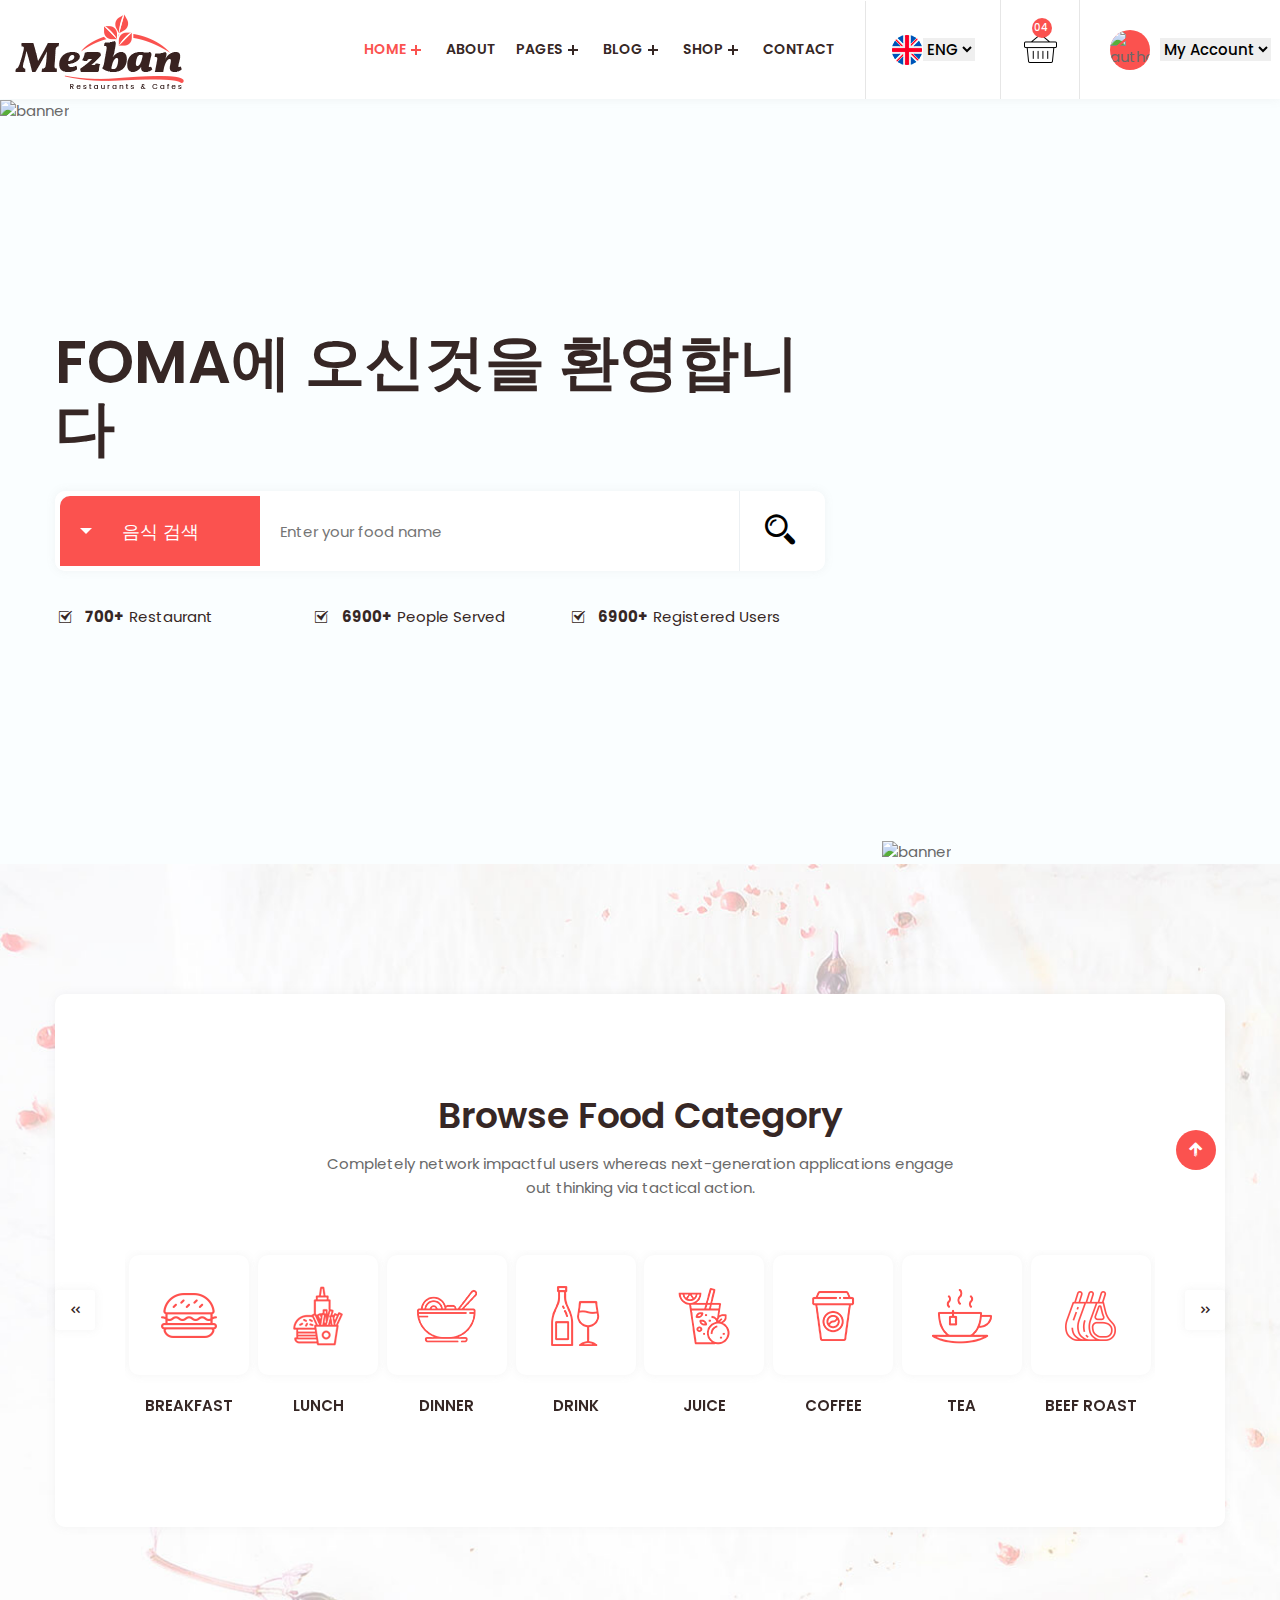
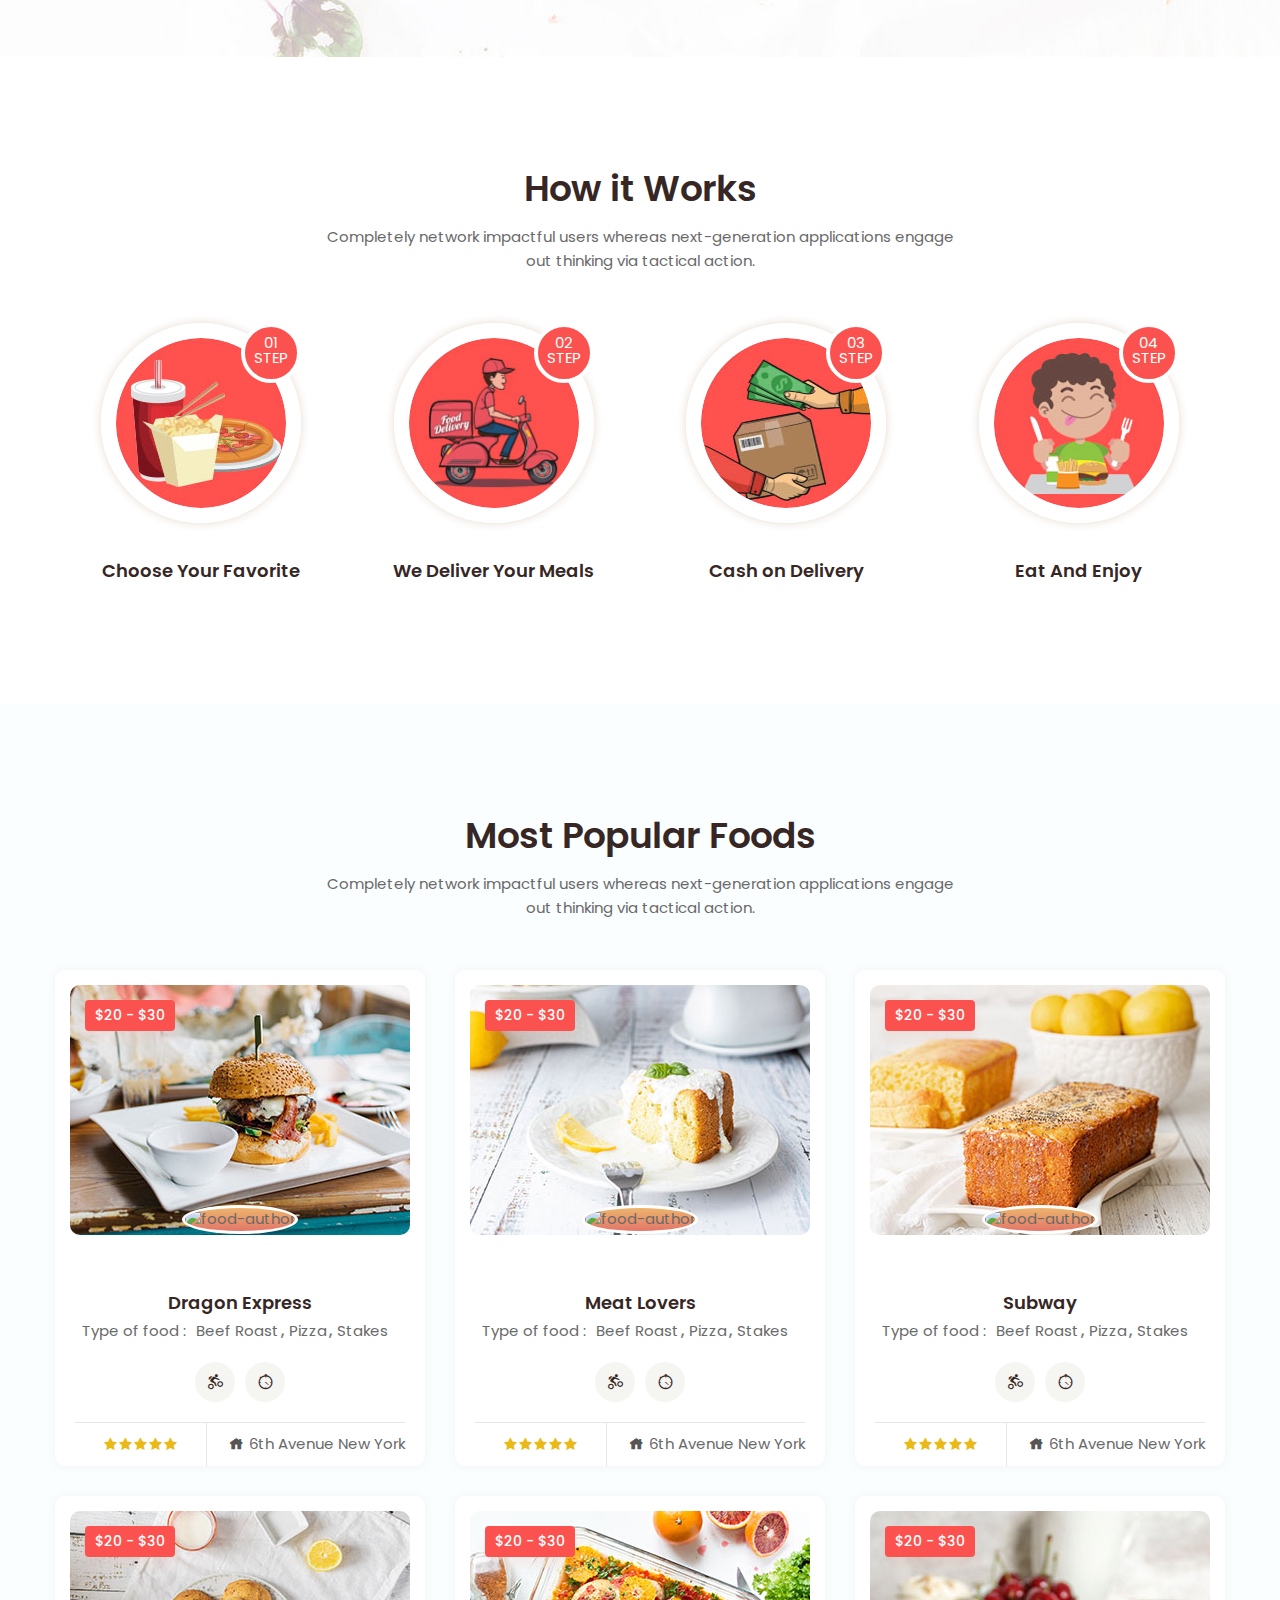
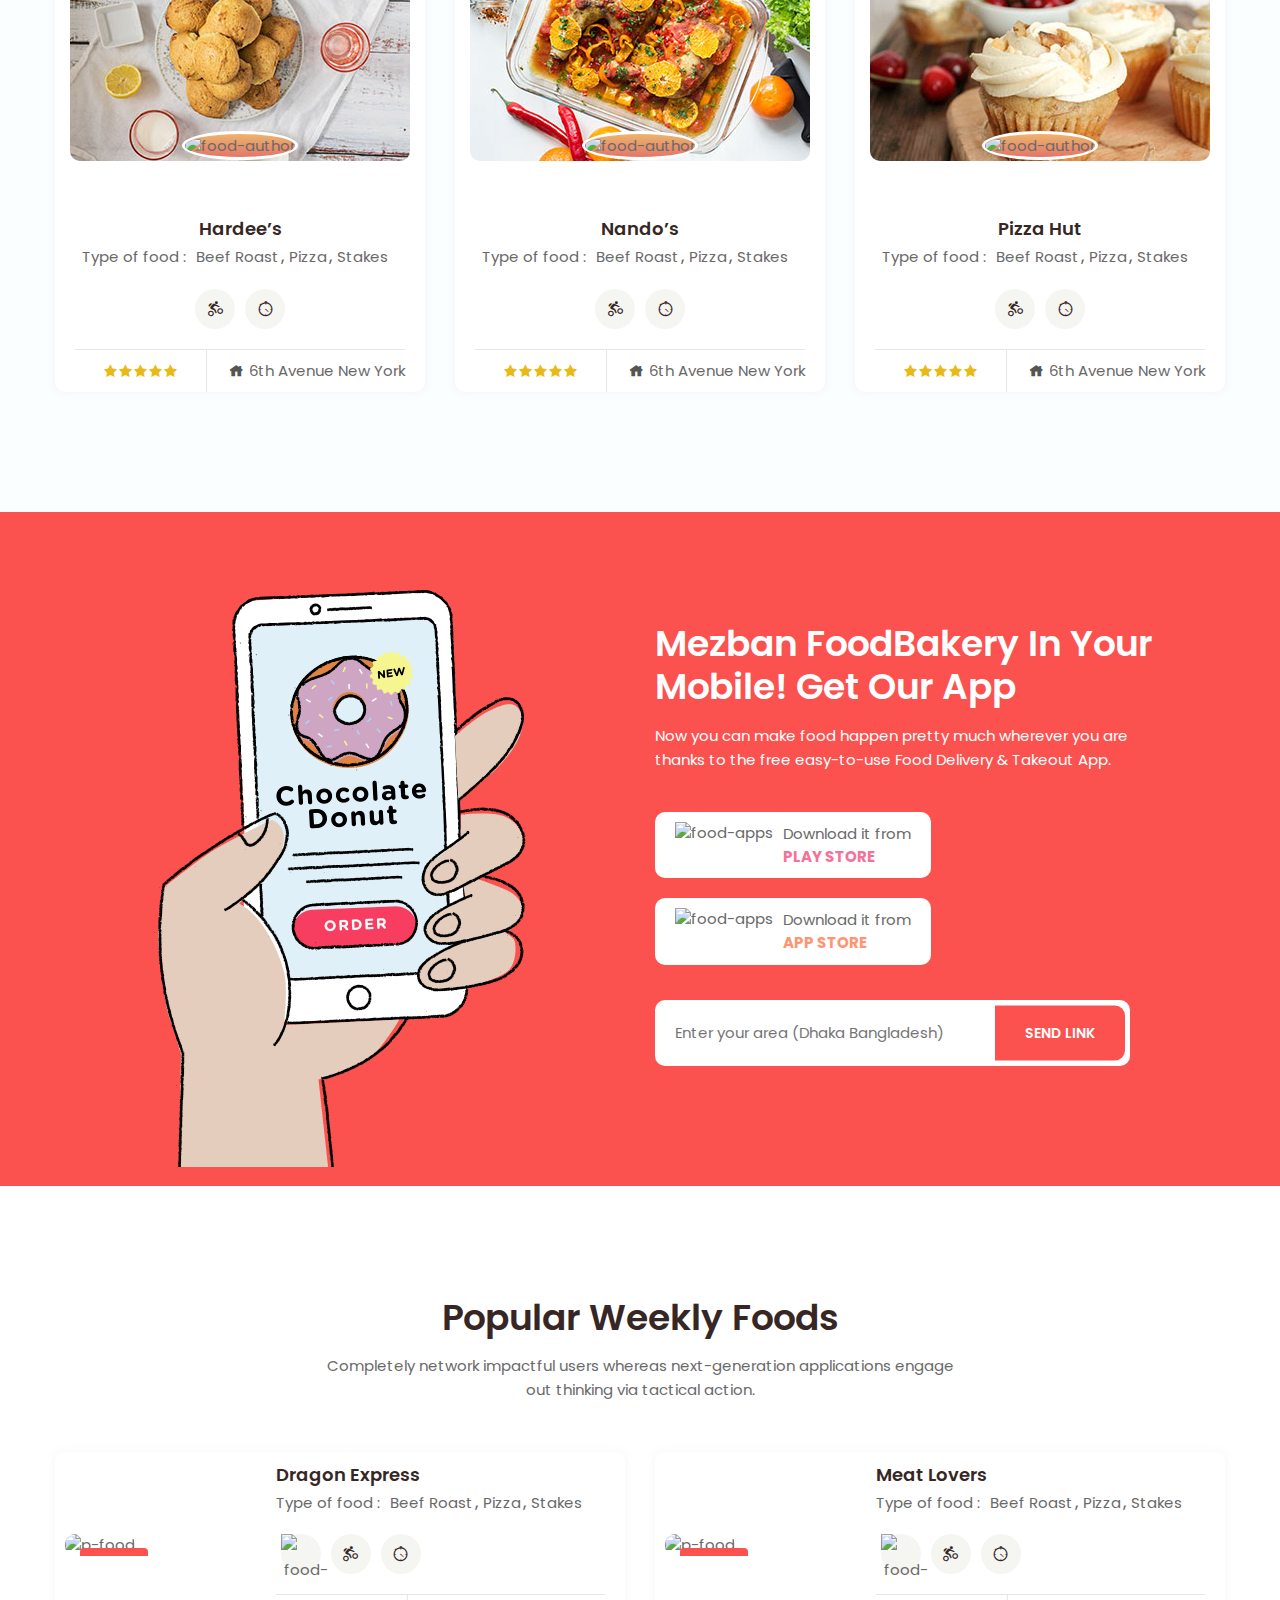
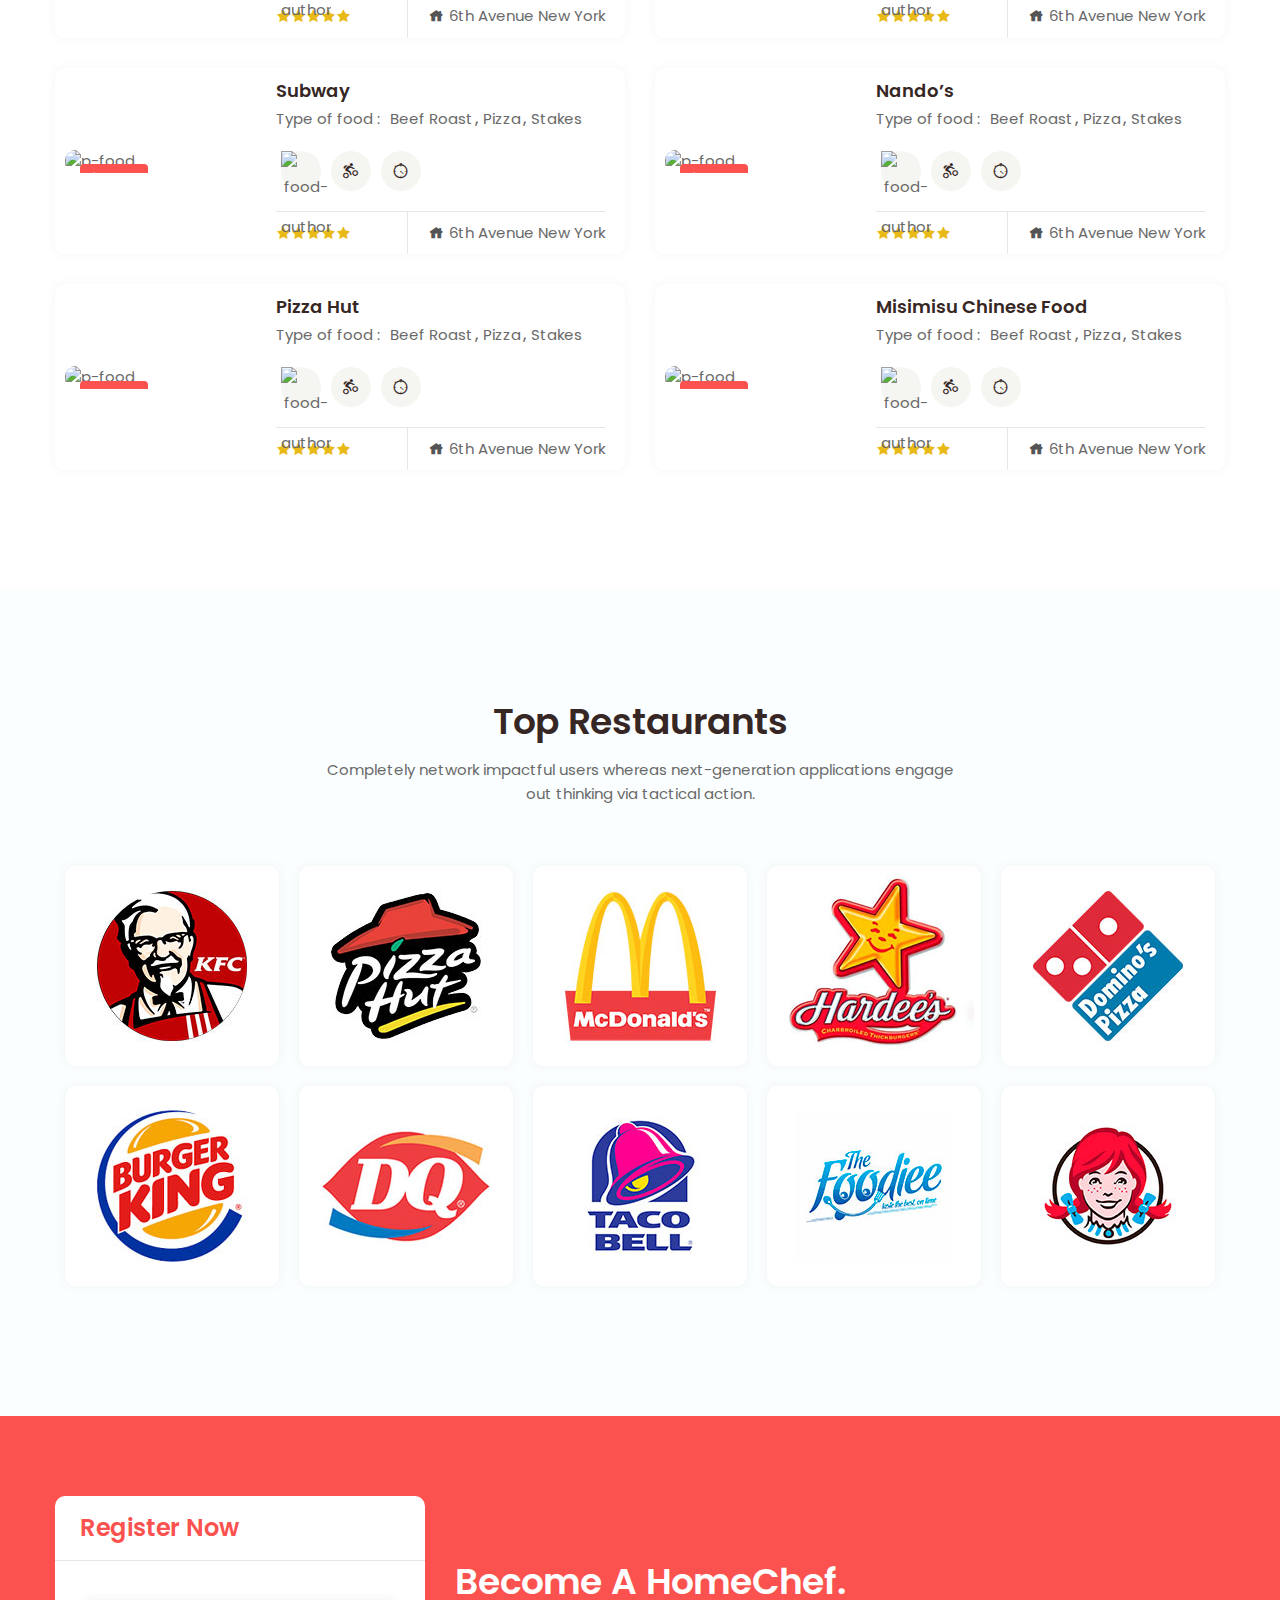
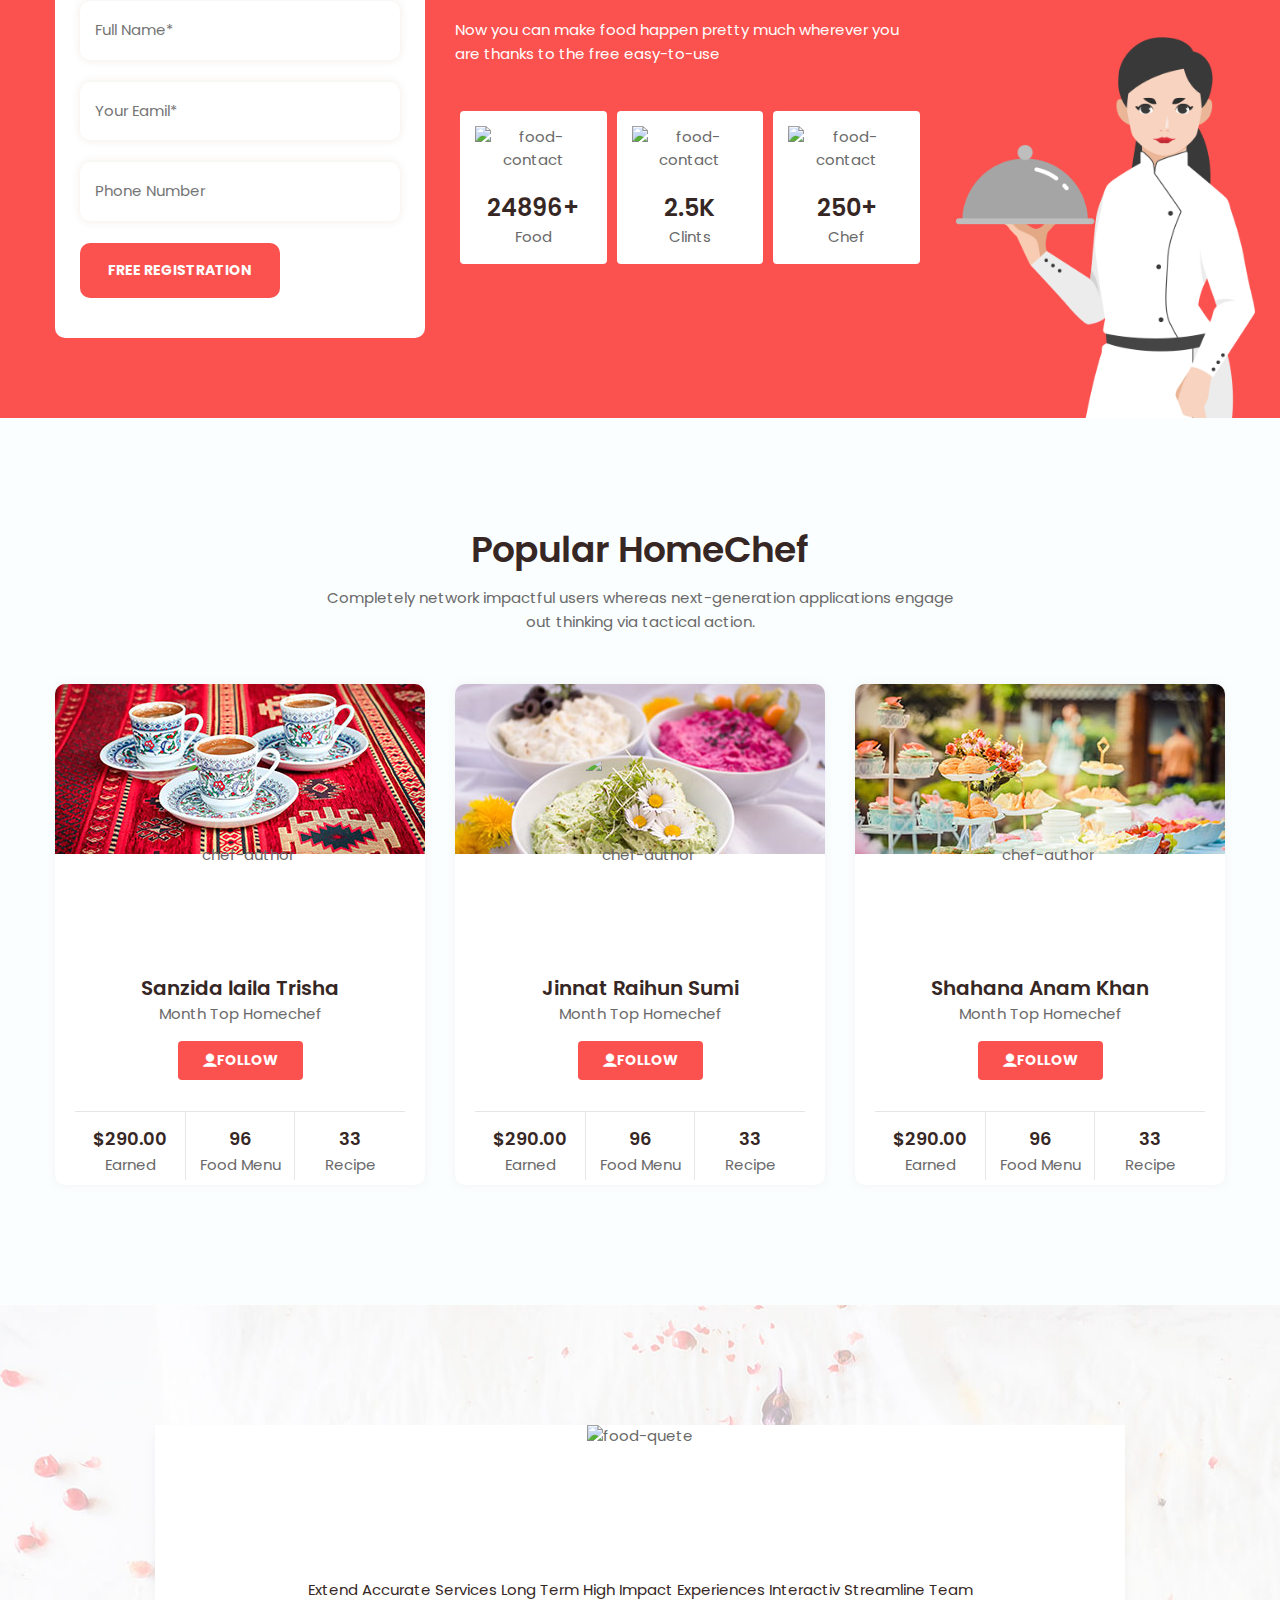
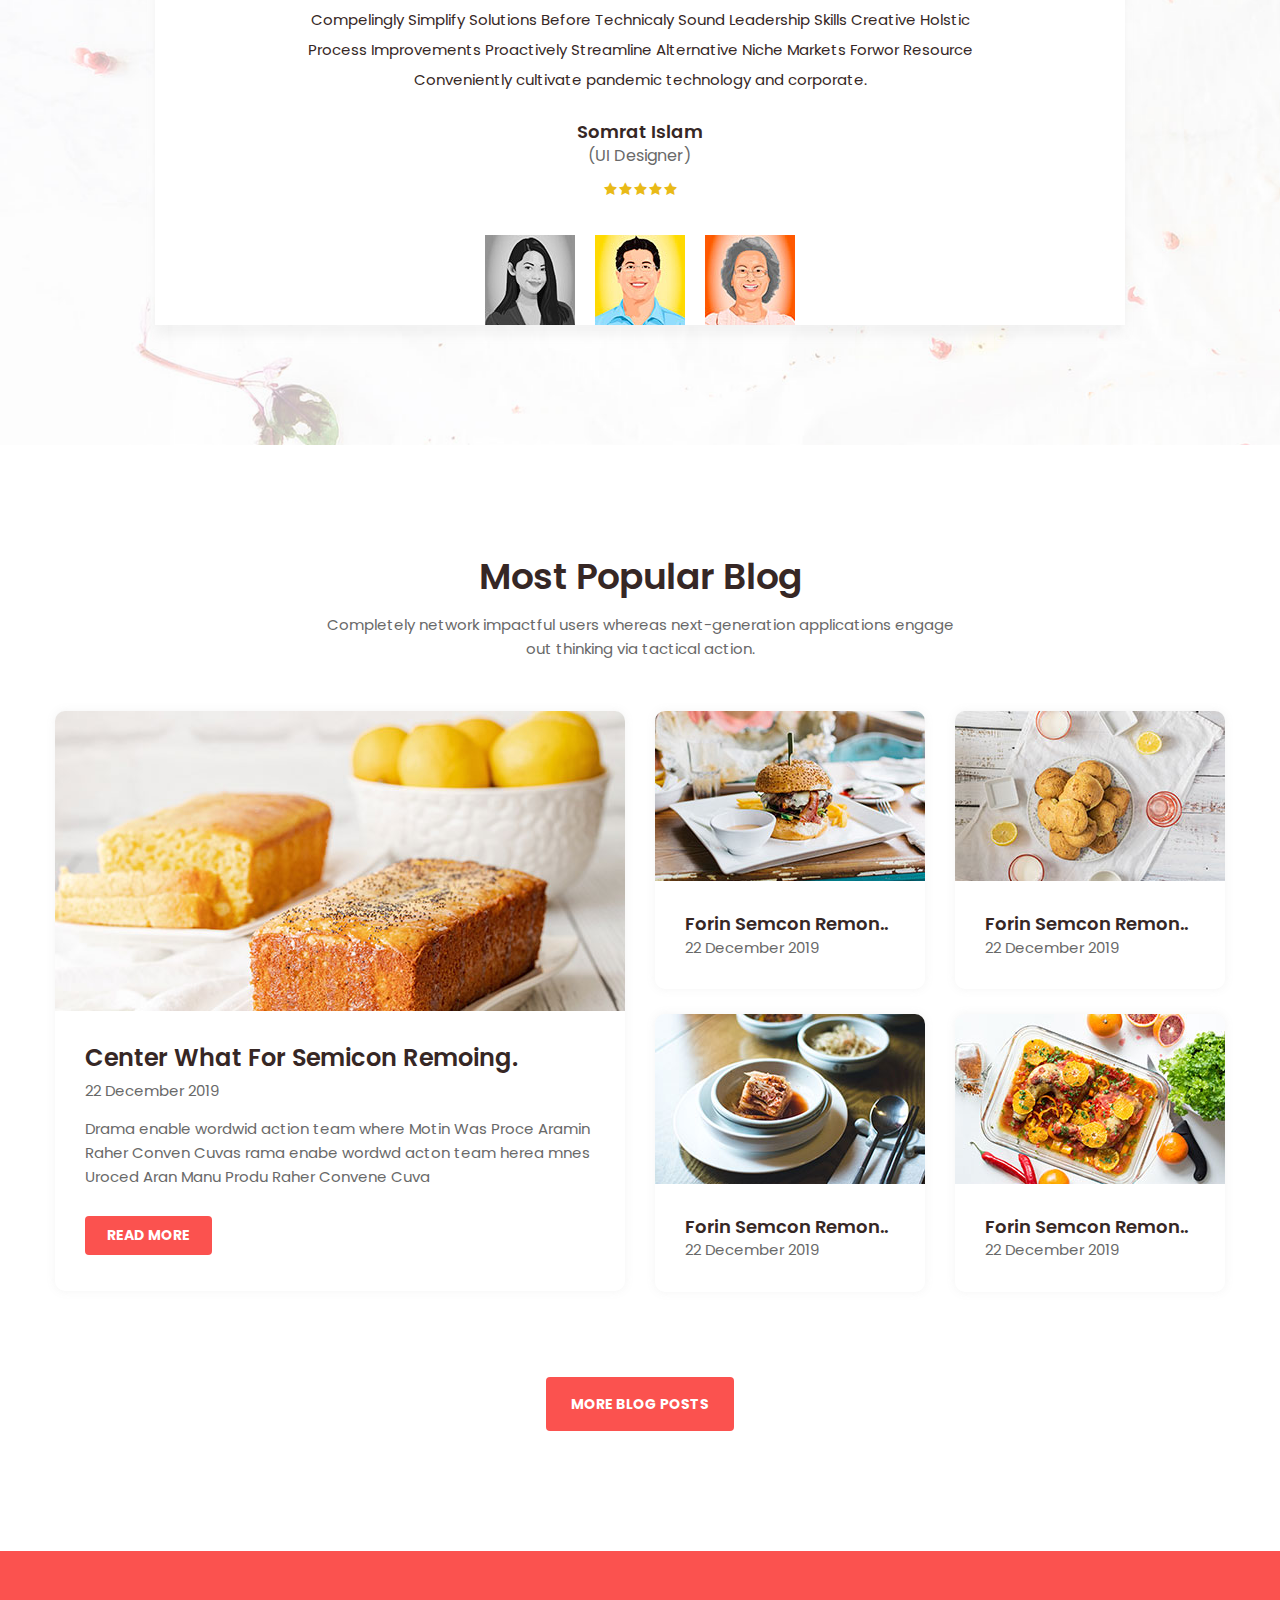
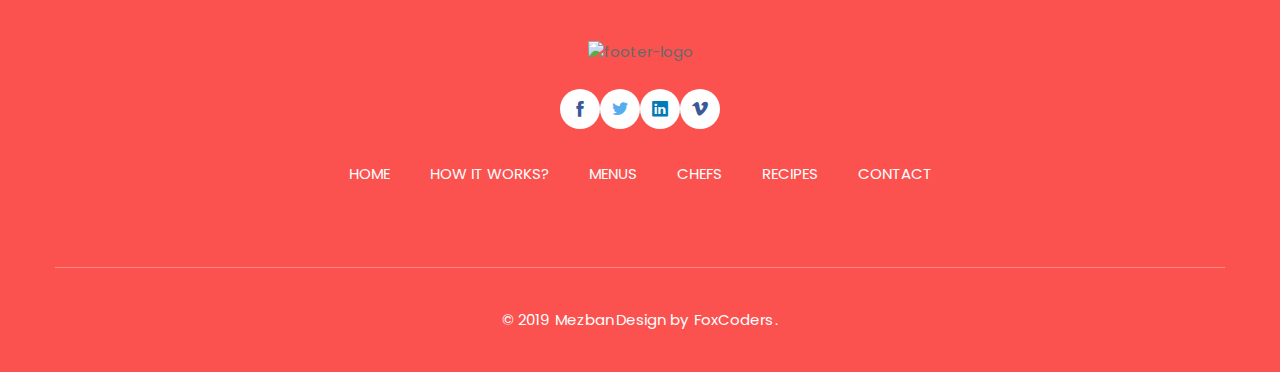
==== foma_maven/src/main/webapp/template/test1_foodblog/index.html @ 3e7010db "first commit" ====
<!DOCTYPE html>
<html lang="en">

<head>
  <meta charset="UTF-8">
  <meta name="viewport" content="width=device-width, initial-scale=1.0">
  <meta http-equiv="X-UA-Compatible" content="ie=edge"><!-- favicon -->
  <link rel="shortcut icon" href="assets/images/favicon.png" type="image/png"><!-- animate scss -->
  <link rel="stylesheet" href="assets/css/animate.css"><!-- bootstarp css -->
  <link rel="stylesheet" href="assets/css/bootstrap.min.css"><!-- icofont -->
  <link rel="stylesheet" href="assets/css/icofont.min.css"><!-- lightcase css -->
  <link rel="stylesheet" href="assets/css/lightcase.css"><!-- swiper css -->
  <link rel="stylesheet" href="assets/css/swiper.min.css"><!-- custom scss -->
  <link rel="stylesheet" href="assets/css/style.css">
  <title>Mezban - Food & Resturent HTML Template</title>
</head>

<body>
  <!-- preloader -->
  <div class="preloader">
    <div class="load loade">
      <hr />
      <hr />
      <hr />
      <hr />
    </div>
  </div><!-- preloader -->
  <!-- Mobile Menu Start Here -->
  <div class="mobile-menu">
    <nav class="mobile-header d-xl-none">
      <div class="header-logo"><a href="index.html" class="logo"><img src="assets/images/logo/01.png" alt="logo"></a>
      </div>
      <div class="header-bar"><span></span><span></span><span></span></div>
    </nav>
    <nav class="menu">
      <div class="mobile-menu-area d-xl-none">
        <div class="mobile-menu-area-inner scrollbar">
          <div class="mobile-search"><input type="text" placeholder="Search Here........."><button type="submit"><i
                class="icofont-search-2"></i></button></div>
          <ul>
            <li><a class="active" href="#0">Home</a>
              <ul>
                <li><a class="active" href="index.html">Home Page One</a></li>
                <li><a href="index-2.html">Home Page Two</a></li>
                <li><a href="index-3.html">Home Page Three</a></li>
                <li><a href="index-4.html">Home Page Four</a></li>
              </ul>
            </li>
            <li><a href="about.html">About</a></li>
            <li><a href="#0">Pages</a>
              <ul>
                <li><a href="#0">Category</a>
                  <ul>
                    <li><a href="food-menu.html">Food Category</a></li>
                    <li><a href="menu-card.html">Category style 1</a></li>
                    <li><a href="menu-card-2.html">Category style 2</a></li>
                  </ul>
                </li>
                <li><a href="#0">Chef</a>
                  <ul>
                    <li><a href="homechef.html">Home Chef</a></li>
                    <li><a href="homechef-single.html">Home Chef Single</a></li>
                  </ul>
                </li>
                <li><a href="recepi-single.html">Single Recipe</a></li>
                <li><a href="404.html">404 Page</a></li>
                <li><a href="coming-soon.html">Coming Soon Page</a></li>
              </ul>
            </li>
            <li><a href="#0">Blog</a>
              <ul>
                <li><a href="blog.html">Blog</a></li>
                <li><a href="blog-single.html">Blog Single</a></li>
              </ul>
            </li>
            <li><a href="#0">Shop</a>
              <ul>
                <li><a href="shop-page.html">Shop Page</a></li>
                <li><a href="shop-single.html">Shop Single style-1</a></li>
                <li><a href="shop-single-2.html">Shop Single style-2</a></li>
                <li><a href="cart-page.html">Cart Page</a></li>
              </ul>
            </li>
            <li><a href="contact-us.html">Contact</a></li>
          </ul>
          <div class="scocial-media"><a href="#" class="facebook"><i class="icofont-facebook"></i></a><a href="#"
              class="twitter"><i class="icofont-twitter"></i></a><a href="#" class="linkedin"><i
                class="icofont-linkedin"></i></a><a href="#" class="vimeo"><i class="icofont-vimeo"></i></a></div>
        </div>
      </div>
    </nav>
  </div><!-- Mobile Menu Ending Here -->
  <!-- header section start -->
  <header class="header-section d-xl-block d-none">
    <div class="container-fluid">
      <div class="header-area">
        <div class="logo"><a href="index.html"><img src="assets/images/logo/01.png" alt="logo"></a></div>
        <div class="main-menu">
          <ul>
            <li><a class="active" href="#0">Home</a>
              <ul>
                <li><a class="active" href="index.html">Home Page One</a></li>
                <li><a href="index-2.html">Home Page Two</a></li>
                <li><a href="index-3.html">Home Page Three</a></li>
                <li><a href="index-4.html">Home Page Four</a></li>
              </ul>
            </li>
            <li><a href="about.html">About</a></li>
            <li><a href="#0">Pages</a>
              <ul>
                <li><a href="#0">Category</a>
                  <ul>
                    <li><a href="food-menu.html">Food Category</a></li>
                    <li><a href="menu-card.html">Category style 1</a></li>
                    <li><a href="menu-card-2.html">Category style 2</a></li>
                  </ul>
                </li>
                <li><a href="#0">Chef</a>
                  <ul>
                    <li><a href="homechef.html">Home Chef</a></li>
                    <li><a href="homechef-single.html">Home Chef Single</a></li>
                  </ul>
                </li>
                <li><a href="recepi-single.html">Single Recipe</a></li>
                <li><a href="404.html">404 Page</a></li>
                <li><a href="coming-soon.html">Coming Soon Page</a></li>
              </ul>
            </li>
            <li><a href="#0">Blog</a>
              <ul>
                <li><a href="blog.html">Blog</a></li>
                <li><a href="blog-single.html">Blog Single</a></li>
              </ul>
            </li>
            <li><a href="#0">Shop</a>
              <ul>
                <li><a href="shop-page.html">Shop Page</a></li>
                <li><a href="shop-single.html">Shop Single style-1</a></li>
                <li><a href="shop-single-2.html">Shop Single style-2</a></li>
                <li><a href="cart-page.html">Cart Page</a></li>
              </ul>
            </li>
            <li><a href="contact-us.html">Contact</a></li>
          </ul>
        </div>
        <div class="author-option">
          <div class="author-area">
            <div class="city-lang"><img src="assets/images/header/01.png" alt="city-lang"><select name="lang" id="lang">
                <option value="1">ENG</option>
                <option value="2">BAN</option>
                <option value="3">ESP</option>
              </select></div>
            <div class="cart-option"><img src="assets/images/header/cart.png" alt="shop-cart">
              <div class="count-item">04</div>
              <div class="cart-content">
                <div class="cart-title">
                  <div class="add-item">4 Items Added</div>
                  <div class="list-close"><a href="#">Close</a></div>
                </div>
                <div class="cart-scr scrollbar">
                  <div class="cart-con-item">
                    <div class="cart-item">
                      <div class="cart-inner">
                        <div class="cart-top">
                          <div class="thumb"><a href="#"><img src="assets/images/popular-food/01.jpg" alt=""></a></div>
                          <div class="content"><a href="#">Split Remedy Split End Shampoo</a></div>
                          <div class="remove-btn"><a href="#"><i class="icofont-close"></i></a></div>
                        </div>
                        <div class="cart-bottom">
                          <div class="sing-price">Tk. 140</div>
                          <div class="cart-plus-minus">
                            <div class="dec qtybutton">-</div>
                            <div class="dec qtybutton">-</div><input class="cart-plus-minus-box" type="text"
                              name="qtybutton" value="1">
                            <div class="inc qtybutton">+</div>
                            <div class="inc qtybutton">+</div>
                          </div>
                          <div class="total-price">Tk. 280.00</div>
                        </div>
                      </div>
                    </div>
                    <div class="cart-item">
                      <div class="cart-inner">
                        <div class="cart-top">
                          <div class="thumb"><a href="#"><img src="assets/images/popular-food/02.jpg" alt=""></a></div>
                          <div class="content"><a href="#">Split Remedy Split End Shampoo</a></div>
                          <div class="remove-btn"><a href="#"><i class="icofont-close"></i></a></div>
                        </div>
                        <div class="cart-bottom">
                          <div class="sing-price">Tk. 140</div>
                          <div class="cart-plus-minus">
                            <div class="dec qtybutton">-</div>
                            <div class="dec qtybutton">-</div><input class="cart-plus-minus-box" type="text"
                              name="qtybutton" value="1">
                            <div class="inc qtybutton">+</div>
                            <div class="inc qtybutton">+</div>
                          </div>
                          <div class="total-price">Tk. 280.00</div>
                        </div>
                      </div>
                    </div>
                    <div class="cart-item">
                      <div class="cart-inner">
                        <div class="cart-top">
                          <div class="thumb"><a href="#"><img src="assets/images/popular-food/03.jpg" alt=""></a></div>
                          <div class="content"><a href="#">Split Remedy Split End Shampoo</a></div>
                          <div class="remove-btn"><a href="#"><i class="icofont-close"></i></a></div>
                        </div>
                        <div class="cart-bottom">
                          <div class="sing-price">Tk. 140</div>
                          <div class="cart-plus-minus">
                            <div class="dec qtybutton">-</div>
                            <div class="dec qtybutton">-</div><input class="cart-plus-minus-box" type="text"
                              name="qtybutton" value="1">
                            <div class="inc qtybutton">+</div>
                            <div class="inc qtybutton">+</div>
                          </div>
                          <div class="total-price">Tk. 280.00</div>
                        </div>
                      </div>
                    </div>
                    <div class="cart-item">
                      <div class="cart-inner">
                        <div class="cart-top">
                          <div class="thumb"><a href="#"><img src="assets/images/popular-food/04.jpg" alt=""></a></div>
                          <div class="content"><a href="#">Split Remedy Split End Shampoo</a></div>
                          <div class="remove-btn"><a href="#"><i class="icofont-close"></i></a></div>
                        </div>
                        <div class="cart-bottom">
                          <div class="sing-price">Tk. 140</div>
                          <div class="cart-plus-minus">
                            <div class="dec qtybutton">-</div>
                            <div class="dec qtybutton">-</div><input class="cart-plus-minus-box" type="text"
                              name="qtybutton" value="1">
                            <div class="inc qtybutton">+</div>
                            <div class="inc qtybutton">+</div>
                          </div>
                          <div class="total-price">Tk. 280.00</div>
                        </div>
                      </div>
                    </div>
                  </div>
                </div>
                <div class="cart-scr-bottom">
                  <ul>
                    <li>
                      <div class="title">Subtotal</div>
                      <div class="price">Tk. 1045.00</div>
                    </li>
                    <li>
                      <div class="title">Shipping</div>
                      <div class="price">Tk. 40.00</div>
                    </li>
                    <li>
                      <div class="title">Cart Total</div>
                      <div class="price">Tk. 1085.00</div>
                    </li>
                  </ul><a href="#" class="food-btn"><span>Place Order</span></a>
                </div>
              </div>
            </div>
            <div class="author-account">
              <div class="author-icon"><img src="assets/images/chef/author/08.jpg" alt="author"></div>
              <div class="author-select"><select name="author-select" id="author-select">
                  <option value="1">My Account</option>
                  <option value="2">Log Out</option>
                </select></div>
            </div>
          </div>
        </div>
      </div>
    </div>
  </header><!-- header section ending -->
  <!-- Banner Section Start Here -->
  <section class="banner">
    <div class="shape-1"><img src="assets/images/banner/shape/01.png" alt="banner"></div>
    <div class="shape-2"><img src="assets/images/banner/shape/02.png" alt="banner"></div>
    <div class="banner-area">
      <div class="container">
        <div class="row">
          <div class="col-xl-8 col-12">
            <div class="banner-content">
              <h2>FOMA에 오신것을 환영합니다</h2>
              <form action="/">
                <div class="codexcoder-selectoption"><select name="text">
                    <option value="1">음식 검색</option>
                    <option value="3">저염식 검색</option>
                     <option value="4">저칼로리 음식 검색</option>
                      <option value="5">저당 음식 검색 </option>
                  </select></div><input type="text" name="type" placeholder="Enter your food name"><button
                  type="submit"><i class="icofont-search-2"></i></button>
              </form>
              <ul>
                <li><span>700+</span>Restaurant</li>
                <li><span>6900+</span>People Served</li>
                <li><span>6900+</span>Registered Users</li>
              </ul>
            </div>
          </div>
        </div>
      </div>
    </div>
  </section><!-- Banner Section Ending Here -->
  <!-- Food Catagory Section Start here -->
  <section class="food-category padding-tb"
    style="background-image: url(assets/css/bg-image/category-bg.jpg); background-size: cover;">
    <div class="container">
      <div class="food-box">
        <div class="section-header">
          <h3>Browse Food Category</h3>
          <p>Completely network impactful users whereas next-generation applications engage out thinking via tactical
            action.</p>
        </div>
        <div class="section-wrapper">
          <div class="food-slider">
            <div class="swiper-wrapper">
              <div class="swiper-slide">
                <div class="food-item">
                  <div class="food-thumb"><a href="#"><img src="assets/images/food/01.png" alt="food"></a></div>
                  <div class="food-content"><a href="#">Breakfast</a></div>
                </div>
              </div>
              <div class="swiper-slide">
                <div class="food-item">
                  <div class="food-thumb"><a href="#"><img src="assets/images/food/02.png" alt="food"></a></div>
                  <div class="food-content"><a href="#">Lunch</a></div>
                </div>
              </div>
              <div class="swiper-slide">
                <div class="food-item">
                  <div class="food-thumb"><a href="#"><img src="assets/images/food/03.png" alt="food"></a></div>
                  <div class="food-content"><a href="#">Dinner</a></div>
                </div>
              </div>
              <div class="swiper-slide">
                <div class="food-item">
                  <div class="food-thumb"><a href="#"><img src="assets/images/food/04.png" alt="food"></a></div>
                  <div class="food-content"><a href="#">Drink</a></div>
                </div>
              </div>
              <div class="swiper-slide">
                <div class="food-item">
                  <div class="food-thumb"><a href="#"><img src="assets/images/food/05.png" alt="food"></a></div>
                  <div class="food-content"><a href="#">Juice</a></div>
                </div>
              </div>
              <div class="swiper-slide">
                <div class="food-item">
                  <div class="food-thumb"><a href="#"><img src="assets/images/food/06.png" alt="food"></a></div>
                  <div class="food-content"><a href="#">Coffee</a></div>
                </div>
              </div>
              <div class="swiper-slide">
                <div class="food-item">
                  <div class="food-thumb"><a href="#"><img src="assets/images/food/07.png" alt="food"></a></div>
                  <div class="food-content"><a href="#">Tea</a></div>
                </div>
              </div>
              <div class="swiper-slide">
                <div class="food-item">
                  <div class="food-thumb"><a href="#"><img src="assets/images/food/08.png" alt="food"></a></div>
                  <div class="food-content"><a href="#">Beef Roast</a></div>
                </div>
              </div>
            </div>
          </div>
          <div class="food-slider-next"><i class="icofont-double-left"></i></div>
          <div class="food-slider-prev"><i class="icofont-double-right"></i></div>
        </div>
      </div>
    </div>
  </section><!-- Food Catagory Section Ending here -->
  <!-- Food Services Section Start here -->
  <section class="food-services padding-tb">
    <div class="container">
      <div class="section-header">
        <h3>How it Works</h3>
        <p>Completely network impactful users whereas next-generation applications engage out thinking via tactical
          action.</p>
      </div>
      <div class="section-wrapper">
        <div class="service-item">
          <div class="service-inner">
            <div class="service-thumb"><img src="assets/images/service/01.jpg" alt="food-service"><span>01 step</span>
            </div>
            <div class="service-content">
              <h6><a href="#">Choose Your Favorite</a></h6>
            </div>
          </div>
        </div>
        <div class="service-item">
          <div class="service-inner">
            <div class="service-thumb"><img src="assets/images/service/02.jpg" alt="food-service"><span>02 step</span>
            </div>
            <div class="service-content">
              <h6><a href="#">We Deliver Your Meals</a></h6>
            </div>
          </div>
        </div>
        <div class="service-item">
          <div class="service-inner">
            <div class="service-thumb"><img src="assets/images/service/03.jpg" alt="food-service"><span>03 step</span>
            </div>
            <div class="service-content">
              <h6><a href="#">Cash on Delivery</a></h6>
            </div>
          </div>
        </div>
        <div class="service-item">
          <div class="service-inner">
            <div class="service-thumb"><img src="assets/images/service/04.jpg" alt="food-service"><span>04 step</span>
            </div>
            <div class="service-content">
              <h6><a href="#">Eat And Enjoy</a></h6>
            </div>
          </div>
        </div>
      </div>
    </div>
  </section><!-- Food Services Section Ending here -->
  <!-- Popular Food Section Start Here -->
  <section class="popular-foods padding-tb" style="background-color: #fafeff;">
    <div class="container">
      <div class="section-header">
        <h3>Most Popular Foods</h3>
        <p>Completely network impactful users whereas next-generation applications engage out thinking via tactical
          action.</p>
      </div>
      <div class="section-wrapper">
        <div class="row">
          <div class="col-xl-4 col-md-6 col-12">
            <div class="p-food-item">
              <div class="p-food-inner">
                <div class="p-food-thumb"><img src="assets/images/popular-food/01.jpg" alt="p-food"><span>$20 -
                    $30</span></div>
                <div class="p-food-content">
                  <div class="p-food-author"><a href="#"><img src="assets/images/chef/author/01.jpg"
                        alt="food-author"></a></div>
                  <h6><a href="#">Dragon Express</a></h6>
                  <div class="p-food-group"><span>Type of food :</span><a href="#">Beef Roast</a><a href="#">Pizza</a><a
                      href="#">Stakes</a></div>
                  <ul class="del-time">
                    <li><i class="icofont-cycling-alt"></i>
                      <div class="time-tooltip">
                        <div class="time-tooltip-holder"><span class="tooltip-label">Delivery time</span><span
                            class="tooltip-info">Your order will be delivered in 20 minutes.</span></div>
                      </div>
                    </li>
                    <li><i class="icofont-stopwatch"></i>
                      <div class="time-tooltip">
                        <div class="time-tooltip-holder"><span class="tooltip-label">Pickup time</span><span
                            class="tooltip-info">You can pickup order in 20 minutes.</span></div>
                      </div>
                    </li>
                  </ul>
                  <div class="p-food-footer">
                    <div class="left">
                      <div class="rating"><i class="icofont-star"></i><i class="icofont-star"></i><i
                          class="icofont-star"></i><i class="icofont-star"></i><i class="icofont-star"></i></div>
                    </div>
                    <div class="right"><i class="icofont-home"></i>6th Avenue New York</div>
                  </div>
                </div>
              </div>
            </div>
          </div>
          <div class="col-xl-4 col-md-6 col-12">
            <div class="p-food-item">
              <div class="p-food-inner">
                <div class="p-food-thumb"><img src="assets/images/popular-food/02.jpg" alt="p-food"><span>$20 -
                    $30</span></div>
                <div class="p-food-content">
                  <div class="p-food-author"><a href="#"><img src="assets/images/chef/author/02.jpg"
                        alt="food-author"></a></div>
                  <h6><a href="#">Meat Lovers</a></h6>
                  <div class="p-food-group"><span>Type of food :</span><a href="#">Beef Roast</a><a href="#">Pizza</a><a
                      href="#">Stakes</a></div>
                  <ul class="del-time">
                    <li><i class="icofont-cycling-alt"></i>
                      <div class="time-tooltip">
                        <div class="time-tooltip-holder"><span class="tooltip-label">Delivery time</span><span
                            class="tooltip-info">Your order will be delivered in 20 minutes.</span></div>
                      </div>
                    </li>
                    <li><i class="icofont-stopwatch"></i>
                      <div class="time-tooltip">
                        <div class="time-tooltip-holder"><span class="tooltip-label">Pickup time</span><span
                            class="tooltip-info">You can pickup order in 20 minutes.</span></div>
                      </div>
                    </li>
                  </ul>
                  <div class="p-food-footer">
                    <div class="left">
                      <div class="rating"><i class="icofont-star"></i><i class="icofont-star"></i><i
                          class="icofont-star"></i><i class="icofont-star"></i><i class="icofont-star"></i></div>
                    </div>
                    <div class="right"><i class="icofont-home"></i>6th Avenue New York</div>
                  </div>
                </div>
              </div>
            </div>
          </div>
          <div class="col-xl-4 col-md-6 col-12">
            <div class="p-food-item">
              <div class="p-food-inner">
                <div class="p-food-thumb"><img src="assets/images/popular-food/03.jpg" alt="p-food"><span>$20 -
                    $30</span></div>
                <div class="p-food-content">
                  <div class="p-food-author"><a href="#"><img src="assets/images/chef/author/03.jpg"
                        alt="food-author"></a></div>
                  <h6><a href="#">Subway</a></h6>
                  <div class="p-food-group"><span>Type of food :</span><a href="#">Beef Roast</a><a href="#">Pizza</a><a
                      href="#">Stakes</a></div>
                  <ul class="del-time">
                    <li><i class="icofont-cycling-alt"></i>
                      <div class="time-tooltip">
                        <div class="time-tooltip-holder"><span class="tooltip-label">Delivery time</span><span
                            class="tooltip-info">Your order will be delivered in 20 minutes.</span></div>
                      </div>
                    </li>
                    <li><i class="icofont-stopwatch"></i>
                      <div class="time-tooltip">
                        <div class="time-tooltip-holder"><span class="tooltip-label">Pickup time</span><span
                            class="tooltip-info">You can pickup order in 20 minutes.</span></div>
                      </div>
                    </li>
                  </ul>
                  <div class="p-food-footer">
                    <div class="left">
                      <div class="rating"><i class="icofont-star"></i><i class="icofont-star"></i><i
                          class="icofont-star"></i><i class="icofont-star"></i><i class="icofont-star"></i></div>
                    </div>
                    <div class="right"><i class="icofont-home"></i>6th Avenue New York</div>
                  </div>
                </div>
              </div>
            </div>
          </div>
          <div class="col-xl-4 col-md-6 col-12">
            <div class="p-food-item">
              <div class="p-food-inner">
                <div class="p-food-thumb"><img src="assets/images/popular-food/04.jpg" alt="p-food"><span>$20 -
                    $30</span></div>
                <div class="p-food-content">
                  <div class="p-food-author"><a href="#"><img src="assets/images/chef/author/04.jpg"
                        alt="food-author"></a></div>
                  <h6><a href="#">Hardee’s</a></h6>
                  <div class="p-food-group"><span>Type of food :</span><a href="#">Beef Roast</a><a href="#">Pizza</a><a
                      href="#">Stakes</a></div>
                  <ul class="del-time">
                    <li><i class="icofont-cycling-alt"></i>
                      <div class="time-tooltip">
                        <div class="time-tooltip-holder"><span class="tooltip-label">Delivery time</span><span
                            class="tooltip-info">Your order will be delivered in 20 minutes.</span></div>
                      </div>
                    </li>
                    <li><i class="icofont-stopwatch"></i>
                      <div class="time-tooltip">
                        <div class="time-tooltip-holder"><span class="tooltip-label">Pickup time</span><span
                            class="tooltip-info">You can pickup order in 20 minutes.</span></div>
                      </div>
                    </li>
                  </ul>
                  <div class="p-food-footer">
                    <div class="left">
                      <div class="rating"><i class="icofont-star"></i><i class="icofont-star"></i><i
                          class="icofont-star"></i><i class="icofont-star"></i><i class="icofont-star"></i></div>
                    </div>
                    <div class="right"><i class="icofont-home"></i>6th Avenue New York</div>
                  </div>
                </div>
              </div>
            </div>
          </div>
          <div class="col-xl-4 col-md-6 col-12">
            <div class="p-food-item">
              <div class="p-food-inner">
                <div class="p-food-thumb"><img src="assets/images/popular-food/05.jpg" alt="p-food"><span>$20 -
                    $30</span></div>
                <div class="p-food-content">
                  <div class="p-food-author"><a href="#"><img src="assets/images/chef/author/05.jpg"
                        alt="food-author"></a></div>
                  <h6><a href="#">Nando’s</a></h6>
                  <div class="p-food-group"><span>Type of food :</span><a href="#">Beef Roast</a><a href="#">Pizza</a><a
                      href="#">Stakes</a></div>
                  <ul class="del-time">
                    <li><i class="icofont-cycling-alt"></i>
                      <div class="time-tooltip">
                        <div class="time-tooltip-holder"><span class="tooltip-label">Delivery time</span><span
                            class="tooltip-info">Your order will be delivered in 20 minutes.</span></div>
                      </div>
                    </li>
                    <li><i class="icofont-stopwatch"></i>
                      <div class="time-tooltip">
                        <div class="time-tooltip-holder"><span class="tooltip-label">Pickup time</span><span
                            class="tooltip-info">You can pickup order in 20 minutes.</span></div>
                      </div>
                    </li>
                  </ul>
                  <div class="p-food-footer">
                    <div class="left">
                      <div class="rating"><i class="icofont-star"></i><i class="icofont-star"></i><i
                          class="icofont-star"></i><i class="icofont-star"></i><i class="icofont-star"></i></div>
                    </div>
                    <div class="right"><i class="icofont-home"></i>6th Avenue New York</div>
                  </div>
                </div>
              </div>
            </div>
          </div>
          <div class="col-xl-4 col-md-6 col-12">
            <div class="p-food-item">
              <div class="p-food-inner">
                <div class="p-food-thumb"><img src="assets/images/popular-food/06.jpg" alt="p-food"><span>$20 -
                    $30</span></div>
                <div class="p-food-content">
                  <div class="p-food-author"><a href="#"><img src="assets/images/chef/author/06.jpg"
                        alt="food-author"></a></div>
                  <h6><a href="#">Pizza Hut</a></h6>
                  <div class="p-food-group"><span>Type of food :</span><a href="#">Beef Roast</a><a href="#">Pizza</a><a
                      href="#">Stakes</a></div>
                  <ul class="del-time">
                    <li><i class="icofont-cycling-alt"></i>
                      <div class="time-tooltip">
                        <div class="time-tooltip-holder"><span class="tooltip-label">Delivery time</span><span
                            class="tooltip-info">Your order will be delivered in 20 minutes.</span></div>
                      </div>
                    </li>
                    <li><i class="icofont-stopwatch"></i>
                      <div class="time-tooltip">
                        <div class="time-tooltip-holder"><span class="tooltip-label">Pickup time</span><span
                            class="tooltip-info">You can pickup order in 20 minutes.</span></div>
                      </div>
                    </li>
                  </ul>
                  <div class="p-food-footer">
                    <div class="left">
                      <div class="rating"><i class="icofont-star"></i><i class="icofont-star"></i><i
                          class="icofont-star"></i><i class="icofont-star"></i><i class="icofont-star"></i></div>
                    </div>
                    <div class="right"><i class="icofont-home"></i>6th Avenue New York</div>
                  </div>
                </div>
              </div>
            </div>
          </div>
        </div>
      </div>
    </div>
  </section><!-- Popular Food Section Ending Here -->
  <!-- Food Apps Section Start here -->
  <section class="food-apps">
    <div class="bg-shape-style"></div>
    <div class="container">
      <div class="row align-items-center flex-row-reverse">
        <div class="col-lg-6 col-12">
          <div class="apps-content padding-tb">
            <div class="section-header">
              <h3>Mezban FoodBakery In Your Mobile! Get Our App</h3>
              <p>Now you can make food happen pretty much wherever you are thanks to the free easy-to-use Food Delivery
                & Takeout App.</p>
              <div class="food-btn-group"><a href="#"><img src="assets/images/apps/icon/01.png" alt="food-apps">
                  <div class="app-download">
                    <p>Download it from</p><span>Play Store</span>
                  </div>
                </a><a href="#"><img src="assets/images/apps/icon/02.png" alt="food-apps">
                  <div class="app-download">
                    <p>Download it from</p><span>App Store</span>
                  </div>
                </a></div>
              <form>
                <div class="field-holder"><input class="field-input" type="email"
                    placeholder="Enter your area (Dhaka Bangladesh)"><button type="submit" class="field-label-btn">Send
                    Link</button></div>
              </form>
            </div>
          </div>
        </div>
        <div class="col-lg-6 col-12">
          <div class="apps-thumb"><img src="assets/images/apps/01.png" alt="food-apps"></div>
        </div>
      </div>
    </div>
  </section><!-- Food Apps Section Ending here -->
  <!-- Popular Food Section Style 2 Start Here -->
  <section class="popular-foods padding-tb">
    <div class="container">
      <div class="section-header">
        <h3>Popular Weekly Foods</h3>
        <p>Completely network impactful users whereas next-generation applications engage out thinking via tactical
          action.</p>
      </div>
      <div class="section-wrapper">
        <div class="row">
          <div class="col-lg-6 col-12">
            <div class="p-food-item style-2">
              <div class="p-food-inner">
                <div class="p-food-thumb"><img src="assets/images/popular-food/style-2/01.jpg"
                    alt="p-food"><span>$20.99</span></div>
                <div class="p-food-content">
                  <h6><a href="#">Dragon Express</a></h6>
                  <div class="p-food-group"><span>Type of food :</span><a href="#">Beef Roast</a><a href="#">Pizza</a><a
                      href="#">Stakes</a></div>
                  <ul class="del-time">
                    <li><a href="#"><img src="assets/images/chef/author/01.jpg" alt="food-author"></a></li>
                    <li><i class="icofont-cycling-alt"></i>
                      <div class="time-tooltip">
                        <div class="time-tooltip-holder"><span class="tooltip-label">Delivery time</span><span
                            class="tooltip-info">Your order will be delivered in 20 minutes.</span></div>
                      </div>
                    </li>
                    <li><i class="icofont-stopwatch"></i>
                      <div class="time-tooltip">
                        <div class="time-tooltip-holder"><span class="tooltip-label">Pickup time</span><span
                            class="tooltip-info">You can pickup order in 20 minutes.</span></div>
                      </div>
                    </li>
                  </ul>
                  <div class="p-food-footer">
                    <div class="left">
                      <div class="rating"><i class="icofont-star"></i><i class="icofont-star"></i><i
                          class="icofont-star"></i><i class="icofont-star"></i><i class="icofont-star"></i></div>
                    </div>
                    <div class="right"><i class="icofont-home"></i>6th Avenue New York</div>
                  </div>
                </div>
              </div>
            </div>
          </div>
          <div class="col-lg-6 col-12">
            <div class="p-food-item style-2">
              <div class="p-food-inner">
                <div class="p-food-thumb"><img src="assets/images/popular-food//style-2/02.jpg"
                    alt="p-food"><span>$20.99</span></div>
                <div class="p-food-content">
                  <h6><a href="#">Meat Lovers</a></h6>
                  <div class="p-food-group"><span>Type of food :</span><a href="#">Beef Roast</a><a href="#">Pizza</a><a
                      href="#">Stakes</a></div>
                  <ul class="del-time">
                    <li><a href="#"><img src="assets/images/chef/author/03.jpg" alt="food-author"></a></li>
                    <li><i class="icofont-cycling-alt"></i>
                      <div class="time-tooltip">
                        <div class="time-tooltip-holder"><span class="tooltip-label">Delivery time</span><span
                            class="tooltip-info">Your order will be delivered in 20 minutes.</span></div>
                      </div>
                    </li>
                    <li><i class="icofont-stopwatch"></i>
                      <div class="time-tooltip">
                        <div class="time-tooltip-holder"><span class="tooltip-label">Pickup time</span><span
                            class="tooltip-info">You can pickup order in 20 minutes.</span></div>
                      </div>
                    </li>
                  </ul>
                  <div class="p-food-footer">
                    <div class="left">
                      <div class="rating"><i class="icofont-star"></i><i class="icofont-star"></i><i
                          class="icofont-star"></i><i class="icofont-star"></i><i class="icofont-star"></i></div>
                    </div>
                    <div class="right"><i class="icofont-home"></i>6th Avenue New York</div>
                  </div>
                </div>
              </div>
            </div>
          </div>
          <div class="col-lg-6 col-12">
            <div class="p-food-item style-2">
              <div class="p-food-inner">
                <div class="p-food-thumb"><img src="assets/images/popular-food//style-2/03.jpg"
                    alt="p-food"><span>$20.99</span></div>
                <div class="p-food-content">
                  <h6><a href="#">Subway</a></h6>
                  <div class="p-food-group"><span>Type of food :</span><a href="#">Beef Roast</a><a href="#">Pizza</a><a
                      href="#">Stakes</a></div>
                  <ul class="del-time">
                    <li><a href="#"><img src="assets/images/chef/author/04.jpg" alt="food-author"></a></li>
                    <li><i class="icofont-cycling-alt"></i>
                      <div class="time-tooltip">
                        <div class="time-tooltip-holder"><span class="tooltip-label">Delivery time</span><span
                            class="tooltip-info">Your order will be delivered in 20 minutes.</span></div>
                      </div>
                    </li>
                    <li><i class="icofont-stopwatch"></i>
                      <div class="time-tooltip">
                        <div class="time-tooltip-holder"><span class="tooltip-label">Pickup time</span><span
                            class="tooltip-info">You can pickup order in 20 minutes.</span></div>
                      </div>
                    </li>
                  </ul>
                  <div class="p-food-footer">
                    <div class="left">
                      <div class="rating"><i class="icofont-star"></i><i class="icofont-star"></i><i
                          class="icofont-star"></i><i class="icofont-star"></i><i class="icofont-star"></i></div>
                    </div>
                    <div class="right"><i class="icofont-home"></i>6th Avenue New York</div>
                  </div>
                </div>
              </div>
            </div>
          </div>
          <div class="col-lg-6 col-12">
            <div class="p-food-item style-2">
              <div class="p-food-inner">
                <div class="p-food-thumb"><img src="assets/images/popular-food//style-2/04.jpg"
                    alt="p-food"><span>$20.99</span></div>
                <div class="p-food-content">
                  <h6><a href="#">Nando’s</a></h6>
                  <div class="p-food-group"><span>Type of food :</span><a href="#">Beef Roast</a><a href="#">Pizza</a><a
                      href="#">Stakes</a></div>
                  <ul class="del-time">
                    <li><a href="#"><img src="assets/images/chef/author/05.jpg" alt="food-author"></a></li>
                    <li><i class="icofont-cycling-alt"></i>
                      <div class="time-tooltip">
                        <div class="time-tooltip-holder"><span class="tooltip-label">Delivery time</span><span
                            class="tooltip-info">Your order will be delivered in 20 minutes.</span></div>
                      </div>
                    </li>
                    <li><i class="icofont-stopwatch"></i>
                      <div class="time-tooltip">
                        <div class="time-tooltip-holder"><span class="tooltip-label">Pickup time</span><span
                            class="tooltip-info">You can pickup order in 20 minutes.</span></div>
                      </div>
                    </li>
                  </ul>
                  <div class="p-food-footer">
                    <div class="left">
                      <div class="rating"><i class="icofont-star"></i><i class="icofont-star"></i><i
                          class="icofont-star"></i><i class="icofont-star"></i><i class="icofont-star"></i></div>
                    </div>
                    <div class="right"><i class="icofont-home"></i>6th Avenue New York</div>
                  </div>
                </div>
              </div>
            </div>
          </div>
          <div class="col-lg-6 col-12">
            <div class="p-food-item style-2">
              <div class="p-food-inner">
                <div class="p-food-thumb"><img src="assets/images/popular-food//style-2/06.jpg"
                    alt="p-food"><span>$20.99</span></div>
                <div class="p-food-content">
                  <h6><a href="#">Pizza Hut</a></h6>
                  <div class="p-food-group"><span>Type of food :</span><a href="#">Beef Roast</a><a href="#">Pizza</a><a
                      href="#">Stakes</a></div>
                  <ul class="del-time">
                    <li><a href="#"><img src="assets/images/chef/author/05.jpg" alt="food-author"></a></li>
                    <li><i class="icofont-cycling-alt"></i>
                      <div class="time-tooltip">
                        <div class="time-tooltip-holder"><span class="tooltip-label">Delivery time</span><span
                            class="tooltip-info">Your order will be delivered in 20 minutes.</span></div>
                      </div>
                    </li>
                    <li><i class="icofont-stopwatch"></i>
                      <div class="time-tooltip">
                        <div class="time-tooltip-holder"><span class="tooltip-label">Pickup time</span><span
                            class="tooltip-info">You can pickup order in 20 minutes.</span></div>
                      </div>
                    </li>
                  </ul>
                  <div class="p-food-footer">
                    <div class="left">
                      <div class="rating"><i class="icofont-star"></i><i class="icofont-star"></i><i
                          class="icofont-star"></i><i class="icofont-star"></i><i class="icofont-star"></i></div>
                    </div>
                    <div class="right"><i class="icofont-home"></i>6th Avenue New York</div>
                  </div>
                </div>
              </div>
            </div>
          </div>
          <div class="col-lg-6 col-12">
            <div class="p-food-item style-2">
              <div class="p-food-inner">
                <div class="p-food-thumb"><img src="assets/images/popular-food//style-2/06.jpg"
                    alt="p-food"><span>$20.99</span></div>
                <div class="p-food-content">
                  <h6><a href="#">Misimisu Chinese Food</a></h6>
                  <div class="p-food-group"><span>Type of food :</span><a href="#">Beef Roast</a><a href="#">Pizza</a><a
                      href="#">Stakes</a></div>
                  <ul class="del-time">
                    <li><a href="#"><img src="assets/images/chef/author/06.jpg" alt="food-author"></a></li>
                    <li><i class="icofont-cycling-alt"></i>
                      <div class="time-tooltip">
                        <div class="time-tooltip-holder"><span class="tooltip-label">Delivery time</span><span
                            class="tooltip-info">Your order will be delivered in 20 minutes.</span></div>
                      </div>
                    </li>
                    <li><i class="icofont-stopwatch"></i>
                      <div class="time-tooltip">
                        <div class="time-tooltip-holder"><span class="tooltip-label">Pickup time</span><span
                            class="tooltip-info">You can pickup order in 20 minutes.</span></div>
                      </div>
                    </li>
                  </ul>
                  <div class="p-food-footer">
                    <div class="left">
                      <div class="rating"><i class="icofont-star"></i><i class="icofont-star"></i><i
                          class="icofont-star"></i><i class="icofont-star"></i><i class="icofont-star"></i></div>
                    </div>
                    <div class="right"><i class="icofont-home"></i>6th Avenue New York</div>
                  </div>
                </div>
              </div>
            </div>
          </div>
        </div>
      </div>
    </div>
  </section><!-- Popular Food Section Style 2 Ending Here -->
  <!-- top Restaurants section start here -->
  <section class="restaurant-section padding-tb">
    <div class="container">
      <div class="section-header">
        <h3>Top Restaurants</h3>
        <p>Completely network impactful users whereas next-generation applications engage out thinking via tactical
          action.</p>
      </div>
      <div class="section-wrapper">
        <div class="top-restaurant">
          <div class="restaurant-item">
            <div class="restaurant-inner">
              <div class="restaurant-thumb"><a href="#"><img src="assets/images/restaurant/01.jpg" alt="restaurant"></a>
              </div>
            </div>
          </div>
          <div class="restaurant-item">
            <div class="restaurant-inner">
              <div class="restaurant-thumb"><a href="#"><img src="assets/images/restaurant/02.jpg" alt="restaurant"></a>
              </div>
            </div>
          </div>
          <div class="restaurant-item">
            <div class="restaurant-inner">
              <div class="restaurant-thumb"><a href="#"><img src="assets/images/restaurant/03.jpg" alt="restaurant"></a>
              </div>
            </div>
          </div>
          <div class="restaurant-item">
            <div class="restaurant-inner">
              <div class="restaurant-thumb"><a href="#"><img src="assets/images/restaurant/04.jpg" alt="restaurant"></a>
              </div>
            </div>
          </div>
          <div class="restaurant-item">
            <div class="restaurant-inner">
              <div class="restaurant-thumb"><a href="#"><img src="assets/images/restaurant/05.jpg" alt="restaurant"></a>
              </div>
            </div>
          </div>
          <div class="restaurant-item">
            <div class="restaurant-inner">
              <div class="restaurant-thumb"><a href="#"><img src="assets/images/restaurant/06.jpg" alt="restaurant"></a>
              </div>
            </div>
          </div>
          <div class="restaurant-item">
            <div class="restaurant-inner">
              <div class="restaurant-thumb"><a href="#"><img src="assets/images/restaurant/07.jpg" alt="restaurant"></a>
              </div>
            </div>
          </div>
          <div class="restaurant-item">
            <div class="restaurant-inner">
              <div class="restaurant-thumb"><a href="#"><img src="assets/images/restaurant/08.jpg" alt="restaurant"></a>
              </div>
            </div>
          </div>
          <div class="restaurant-item">
            <div class="restaurant-inner">
              <div class="restaurant-thumb"><a href="#"><img src="assets/images/restaurant/09.jpg" alt="restaurant"></a>
              </div>
            </div>
          </div>
          <div class="restaurant-item">
            <div class="restaurant-inner">
              <div class="restaurant-thumb"><a href="#"><img src="assets/images/restaurant/10.jpg" alt="restaurant"></a>
              </div>
            </div>
          </div>
        </div>
      </div>
    </div>
  </section><!-- top Restaurants section ending here -->
  <!-- Contact From Section Start Here -->
  <section class="contact-us">
    <div class="bg-shape-style"></div>
    <div class="container">
      <div class="row justify-content-center align-items-center">
        <div class="col-xl-4 col-lg-6 col-12">
          <div class="contact-from">
            <h5>Register Now</h5>
            <form action="/"><input type="text" name="name" placeholder="Full Name*"><input type="email" name="email"
                placeholder="Your Eamil*"><input type="text" name="number" placeholder="Phone Number"><input
                type="submit" value="Free Registration"></form>
          </div>
        </div>
        <div class="col-xl-5 col-lg-6 col-12">
          <div class="contact-home-chef">
            <div class="section-header">
              <h3>Become A HomeChef.</h3>
              <p>Now you can make food happen pretty much wherever you are thanks to the free easy-to-use</p>
            </div>
            <div class="section-wrapper">
              <div class="contact-count-item">
                <div class="contact-count-inner">
                  <div class="contact-count-thumb"><img src="assets/images/contac/icon/01.png" alt="food-contact"></div>
                  <div class="contact-count-content">
                    <h5><span class="counter">24896</span>+</h5>
                    <p>Food</p>
                  </div>
                </div>
              </div>
              <div class="contact-count-item">
                <div class="contact-count-inner">
                  <div class="contact-count-thumb"><img src="assets/images/contac/icon/02.png" alt="food-contact"></div>
                  <div class="contact-count-content">
                    <h5><span class="counter">2.5</span>K</h5>
                    <p>Clints</p>
                  </div>
                </div>
              </div>
              <div class="contact-count-item">
                <div class="contact-count-inner">
                  <div class="contact-count-thumb"><img src="assets/images/contac/icon/03.png" alt="food-contact"></div>
                  <div class="contact-count-content">
                    <h5><span class="counter">250</span>+</h5>
                    <p>Chef</p>
                  </div>
                </div>
              </div>
            </div>
          </div>
        </div>
        <div class="col-xl-3 col-lg-6 col-12">
          <div class="contact-thumb"><img src="assets/images/contac/01.png" alt="food-contact"></div>
        </div>
      </div>
    </div>
  </section><!-- Contact From Section Ending Here -->
  <!-- Popular Home Chef Section Start Here -->
  <section class="popular-chef padding-tb" style="background-color: #fafeff;">
    <div class="container">
      <div class="section-header">
        <h3>Popular HomeChef</h3>
        <p>Completely network impactful users whereas next-generation applications engage out thinking via tactical
          action.</p>
      </div>
      <div class="section-wrapper">
        <div class="row justify-content-center">
          <div class="col-xl-4 col-md-6 col-12">
            <div class="chef-item">
              <div class="chef-inner">
                <div class="chef-thumb"><img src="assets/images/chef/01.jpg" alt="food-chef"></div>
                <div class="chef-content">
                  <div class="chef-author"><a href="#"><img src="assets/images/chef/author/07.jpg"
                        alt="chef-author"></a></div>
                  <h5><a href="#">Sanzida laila Trisha</a></h5>
                  <p>Month Top Homechef</p>
                  <div class="scocial-share"><a href="#" class="food-btn"><span><i
                          class="icofont-ui-user"></i>follow</span></a></div>
                  <div class="chef-footer">
                    <div class="chef-earn chef-con">
                      <h6>$290.00</h6><a href="#">Earned</a>
                    </div>
                    <div class="chef-menu chef-con">
                      <h6>96</h6><a href="#">Food Menu</a>
                    </div>
                    <div class="chef-recipe chef-con">
                      <h6>33</h6><a href="#">Recipe</a>
                    </div>
                  </div>
                </div>
              </div>
            </div>
          </div>
          <div class="col-xl-4 col-md-6 col-12">
            <div class="chef-item">
              <div class="chef-inner">
                <div class="chef-thumb"><img src="assets/images/chef/02.jpg" alt="food-chef"></div>
                <div class="chef-content">
                  <div class="chef-author"><a href="#"><img src="assets/images/chef/author/08.jpg"
                        alt="chef-author"></a></div>
                  <h5><a href="#">Jinnat Raihun Sumi</a></h5>
                  <p>Month Top Homechef</p>
                  <div class="scocial-share"><a href="#" class="food-btn"><span><i
                          class="icofont-ui-user"></i>follow</span></a></div>
                  <div class="chef-footer">
                    <div class="chef-earn chef-con">
                      <h6>$290.00</h6><a href="#">Earned</a>
                    </div>
                    <div class="chef-menu chef-con">
                      <h6>96</h6><a href="#">Food Menu</a>
                    </div>
                    <div class="chef-recipe chef-con">
                      <h6>33</h6><a href="#">Recipe</a>
                    </div>
                  </div>
                </div>
              </div>
            </div>
          </div>
          <div class="col-xl-4 col-md-6 col-12">
            <div class="chef-item">
              <div class="chef-inner">
                <div class="chef-thumb"><img src="assets/images/chef/03.jpg" alt="food-chef"></div>
                <div class="chef-content">
                  <div class="chef-author"><a href="#"><img src="assets/images/chef/author/09.jpg"
                        alt="chef-author"></a></div>
                  <h5><a href="#">Shahana Anam Khan</a></h5>
                  <p>Month Top Homechef</p>
                  <div class="scocial-share"><a href="#" class="food-btn"><span><i
                          class="icofont-ui-user"></i>follow</span></a></div>
                  <div class="chef-footer">
                    <div class="chef-earn chef-con">
                      <h6>$290.00</h6><a href="#">Earned</a>
                    </div>
                    <div class="chef-menu chef-con">
                      <h6>96</h6><a href="#">Food Menu</a>
                    </div>
                    <div class="chef-recipe chef-con">
                      <h6>33</h6><a href="#">Recipe</a>
                    </div>
                  </div>
                </div>
              </div>
            </div>
          </div>
        </div>
      </div>
    </div>
  </section><!-- Popular Home Chef Section Ending Here -->
  <!-- Testimonial Section Start Here -->
  <section class="testimonial padding-tb"
    style="background-image: url(assets/css/bg-image/category-bg.jpg); background-size: cover;">
    <div class="container">
      <div class="section-wrapper">
        <div class="quete-thumb"><img src="assets/images/testimonial/icon/01.jpg" alt="food-quete"></div>
        <div id="demo" class="carousel slide vert">
          <div class="carousel-inner">
            <div class="carousel-item active">
              <div class="testi-item">
                <p>Extend Accurate Services Long Term High Impact Experiences Interactiv Streamline Team Compelingly
                  Simplify Solutions Before Technicaly Sound Leadership Skills Creative Holstic Process Improvements
                  Proactively Streamline Alternative Niche Markets Forwor Resource Conveniently cultivate pandemic
                  technology and corporate.</p>
                <h6>Somrat Islam <span>(UI Designer)</span></h6>
                <div class="rating"><i class="icofont-star"></i><i class="icofont-star"></i><i
                    class="icofont-star"></i><i class="icofont-star"></i><i class="icofont-star"></i></div>
              </div>
            </div>
            <div class="carousel-item">
              <div class="testi-item">
                <p>Extend Accurate Services Long Term High Impact Experiences Interactiv Streamline Team Compelingly
                  Simplify Solutions Before Technicaly Sound Leadership Skills Creative Holstic Process Improvements
                  Proactively Streamline Alternative Niche Markets Forwor Resource Conveniently cultivate pandemic
                  technology and corporate.</p>
                <h6>Somrat Islam <span>(UI Designer)</span></h6>
                <div class="rating"><i class="icofont-star"></i><i class="icofont-star"></i><i
                    class="icofont-star"></i><i class="icofont-star"></i><i class="icofont-star"></i></div>
              </div>
            </div>
            <div class="carousel-item">
              <div class="testi-item">
                <p>Extend Accurate Services Long Term High Impact Experiences Interactiv Streamline Team Compelingly
                  Simplify Solutions Before Technicaly Sound Leadership Skills Creative Holstic Process Improvements
                  Proactively Streamline Alternative Niche Markets Forwor Resource Conveniently cultivate pandemic
                  technology and corporate.</p>
                <h6>Somrat Islam <span>(UI Designer)</span></h6>
                <div class="rating"><i class="icofont-star"></i><i class="icofont-star"></i><i
                    class="icofont-star"></i><i class="icofont-star"></i><i class="icofont-star"></i></div>
              </div>
            </div>
          </div>
          <div class="carousel-indicators">
            <div data-target="#demo" data-slide-to="0" class="item active"><img src="assets/images/testimonial/01.jpg"
                alt=""></div>
            <div data-target="#demo" data-slide-to="1" class="item"><img src="assets/images/testimonial/02.jpg" alt="">
            </div>
            <div data-target="#demo" data-slide-to="2" class="item"><img src="assets/images/testimonial/03.jpg" alt="">
            </div>
          </div>
        </div>
      </div>
    </div>
  </section><!-- Testimonial Section Ending Here -->
  <!-- Blog Section Start here -->
  <section class="blog-section padding-tb">
    <div class="container">
      <div class="section-header">
        <h3>Most Popular Blog</h3>
        <p>Completely network impactful users whereas next-generation applications engage out thinking via tactical
          action.</p>
      </div>
      <div class="section-wrapper">
        <div class="row">
          <div class="col-xl-6 col-12 blog-left">
            <div class="post-item">
              <div class="post-inner">
                <div class="post-thumb"><a href="#"><img src="assets/images/blog/01.jpg" alt="petuk-blog"></a></div>
                <div class="post-content">
                  <h5><a href="#">Center What For Semicon Remoing.</a></h5><a href="#" class="date">22 December 2019</a>
                  <p>Drama enable wordwid action team where Motin Was Proce Aramin Raher Conven Cuvas rama enabe wordwd
                    acton team herea mnes Uroced Aran Manu Produ Raher Convene Cuva</p><a href="#"
                    class="food-btn"><span>Read More</span></a>
                </div>
              </div>
            </div>
          </div>
          <div class="col-xl-6 col-12 blog-right">
            <div class="col-md-6 col-12">
              <div class="post-item">
                <div class="post-inner">
                  <div class="post-thumb"><a href="#"><img src="assets/images/blog/02.jpg" alt="petuk-blog"></a></div>
                  <div class="post-content">
                    <h6><a href="#">Forin Semcon Remon..</a></h6><a href="#" class="date">22 December 2019</a>
                  </div>
                </div>
              </div>
            </div>
            <div class="col-md-6 col-12">
              <div class="post-item">
                <div class="post-inner">
                  <div class="post-thumb"><a href="#"><img src="assets/images/blog/03.jpg" alt="petuk-blog"></a></div>
                  <div class="post-content">
                    <h6><a href="#">Forin Semcon Remon..</a></h6><a href="#" class="date">22 December 2019</a>
                  </div>
                </div>
              </div>
            </div>
            <div class="col-md-6 col-12">
              <div class="post-item">
                <div class="post-inner">
                  <div class="post-thumb"><a href="#"><img src="assets/images/blog/04.jpg" alt="petuk-blog"></a></div>
                  <div class="post-content">
                    <h6><a href="#">Forin Semcon Remon..</a></h6><a href="#" class="date">22 December 2019</a>
                  </div>
                </div>
              </div>
            </div>
            <div class="col-md-6 col-12">
              <div class="post-item">
                <div class="post-inner">
                  <div class="post-thumb"><a href="#"><img src="assets/images/blog/05.jpg" alt="petuk-blog"></a></div>
                  <div class="post-content">
                    <h6><a href="#">Forin Semcon Remon..</a></h6><a href="#" class="date">22 December 2019</a>
                  </div>
                </div>
              </div>
            </div>
          </div>
        </div>
        <div class="all-blog-btn text-center"><a href="#" class="food-btn"><span>more blog posts</span></a></div>
      </div>
    </div>
  </section><!-- Blog Section Ending here -->
  <!-- Footer Section Start Here -->
  <footer class="footer">
    <div class="bg-shape-style"></div>
    <div class="container">
      <div class="footer-top">
        <div class="footer-area text-center">
          <div class="footer-logo"><a href="index.html"><img src="assets/images/header/footer/01.png"
                alt="footer-logo"></a></div>
          <div class="scocial-media"><a href="#" class="facebook"><i class="icofont-facebook"></i></a><a href="#"
              class="twitter"><i class="icofont-twitter"></i></a><a href="#" class="linkedin"><i
                class="icofont-linkedin"></i></a><a href="#" class="vimeo"><i class="icofont-vimeo"></i></a></div>
          <div class="footer-menu">
            <ul>
              <li><a href="#">Home</a></li>
              <li><a href="#">How it works?</a></li>
              <li><a href="#">Menus</a></li>
              <li><a href="#">Chefs</a></li>
              <li><a href="#">Recipes</a></li>
              <li><a href="#">Contact</a></li>
            </ul>
          </div>
        </div>
      </div>
      <div class="footer-bottom text-center">
        <p>&copy; 2019 <a href="http://www.bootstrapmb.com/"><span>Mezban</span></a>Design by <a
            href="#"><span>FoxCoders</span></a>.</p>
      </div>
    </div>
  </footer><!-- Footer Section Ending Here -->
  <!-- scrollToTop start here --><a href="#" class="scrollToTop"><i class="icofont-swoosh-up"></i></a>
  <!-- scrollToTop ending here -->
  <script src="assets/js/jquery.js"></script>
  <script src="assets/js/waypoints.min.js"></script>
  <script src="assets/js/bootstrap.min.js"></script>
  <script src="assets/js/isotope.pkgd.min.js"></script>
  <script src="assets/js/wow.min.js"></script>
  <script src="assets/js/swiper.min.js"></script>
  <script src="assets/js/lightcase.js"></script>
  <script src="assets/js/jquery.counterup.min.js"></script>
  <script src="assets/js/functions.js"></script>
</body>

</html>
---- foma_maven/src/main/webapp/template/test1_foodblog/assets/css/lightcase.css ----
/** * Lightcase - jQuery Plugin * The smart and flexible Lightbox Plugin. * * @author		Cornel Boppart <cornel@bopp-art.com> * @copyright	Author * * @version		2.5.0 (11/03/2018) *//** * Lightcase settings * * Note: Override default settings for your project without touching this source code by simply * defining those variables within a SASS map called '$lightcase-custom'. * * // Example usage * $lightcase-custom: ( *   'breakpoint': 768px * ); */@font-face {  font-family: 'lightcase';  src: url("../fonts/lightcase.eot?55356177");  src: url("../fonts/lightcase.eot?55356177#iefix") format("embedded-opentype"), url("../fonts/lightcase.woff?55356177") format("woff"), url("../fonts/lightcase.ttf?55356177") format("truetype"), url("../fonts/lightcase.svg?55356177#lightcase") format("svg");  font-weight: normal;  font-style: normal;}/* line 12, ../scss/components/fonts/_font-lightcase.scss */[class*='lightcase-icon-']:before {  font-family: 'lightcase', sans-serif;  font-style: normal;  font-weight: normal;  speak: none;  display: inline-block;  text-decoration: inherit;  width: 1em;  text-align: center;  /* For safety - reset parent styles, that can break glyph codes*/  font-variant: normal;  text-transform: none;  /* fix buttons height, for twitter bootstrap */  line-height: 1em;  /* Uncomment for 3D effect */  /* text-shadow: 1px 1px 1px rgba(127, 127, 127, 0.3); */}/* Codes *//* line 35, ../scss/components/fonts/_font-lightcase.scss */.lightcase-icon-play:before {  content: '\e800';}/* line 36, ../scss/components/fonts/_font-lightcase.scss */.lightcase-icon-pause:before {  content: '\e801';}/* line 37, ../scss/components/fonts/_font-lightcase.scss */.lightcase-icon-close:before {  content: '\e802';}/* line 38, ../scss/components/fonts/_font-lightcase.scss */.lightcase-icon-prev:before {  content: '\e803';}/* line 39, ../scss/components/fonts/_font-lightcase.scss */.lightcase-icon-next:before {  content: '\e804';}/* line 40, ../scss/components/fonts/_font-lightcase.scss */.lightcase-icon-spin:before {  content: '\e805';}/** * Mixin providing icon defaults to be used on top of font-lightcase. * * Example usage: * @include icon(#e9e9e9) *//** * Mixin providing icon defaults including a hover status to be used * on top of font-lightcase. * * Example usage: * @include icon-hover(#e9e9e9, #fff) *//** * Provides natural content overflow behavior and scrolling support * even so for touch devices. * * Example usage: * @include overflow() *//** * Neutralizes/resets dimensions including width, height, position as well as margins, * paddings and styles. Used to enforce a neutral and unstyled look and behavoir! * * Example usage: * @include clear(true) * * @param boolean $important */@-webkit-keyframes lightcase-spin {  0% {    -webkit-transform: rotate(0deg);    -moz-transform: rotate(0deg);    -o-transform: rotate(0deg);    transform: rotate(0deg);  }  100% {    -webkit-transform: rotate(359deg);    -moz-transform: rotate(359deg);    -o-transform: rotate(359deg);    transform: rotate(359deg);  }}@-moz-keyframes lightcase-spin {  0% {    -webkit-transform: rotate(0deg);    -moz-transform: rotate(0deg);    -o-transform: rotate(0deg);    transform: rotate(0deg);  }  100% {    -webkit-transform: rotate(359deg);    -moz-transform: rotate(359deg);    -o-transform: rotate(359deg);    transform: rotate(359deg);  }}@-o-keyframes lightcase-spin {  0% {    -webkit-transform: rotate(0deg);    -moz-transform: rotate(0deg);    -o-transform: rotate(0deg);    transform: rotate(0deg);  }  100% {    -webkit-transform: rotate(359deg);    -moz-transform: rotate(359deg);    -o-transform: rotate(359deg);    transform: rotate(359deg);  }}@-ms-keyframes lightcase-spin {  0% {    -webkit-transform: rotate(0deg);    -moz-transform: rotate(0deg);    -o-transform: rotate(0deg);    transform: rotate(0deg);  }  100% {    -webkit-transform: rotate(359deg);    -moz-transform: rotate(359deg);    -o-transform: rotate(359deg);    transform: rotate(359deg);  }}@keyframes lightcase-spin {  0% {    -webkit-transform: rotate(0deg);    -moz-transform: rotate(0deg);    -o-transform: rotate(0deg);    transform: rotate(0deg);  }  100% {    -webkit-transform: rotate(359deg);    -moz-transform: rotate(359deg);    -o-transform: rotate(359deg);    transform: rotate(359deg);  }}/* line 1, ../scss/components/modules/_case.scss */#lightcase-case {  display: none;  position: fixed;  z-index: 99999;  top: 50%;  left: 50%;  font-family: arial, sans-serif;  font-size: 13px;  line-height: 1.5;  text-align: left;  text-shadow: 0 0 10px rgba(0, 0, 0, 0.5);}@media screen and (max-width: 640px) {  /* line 16, ../scss/components/modules/_case.scss */  html[data-lc-type=inline] #lightcase-case, html[data-lc-type=ajax] #lightcase-case {    position: fixed !important;    top: 0 !important;    left: 0 !important;    right: 0 !important;    bottom: 0 !important;    margin: 0 !important;    padding: 55px 0 70px 0;    width: 100% !important;    height: 100% !important;    overflow: auto !important;  }}@media screen and (min-width: 641px) {  /* line 4, ../scss/components/modules/_content.scss */  html:not([data-lc-type=error]) #lightcase-content {    position: relative;    z-index: 1;    text-shadow: none;    background-color: #fff;    -webkit-box-shadow: 0 0 30px rgba(0, 0, 0, 0.5);    -moz-box-shadow: 0 0 30px rgba(0, 0, 0, 0.5);    -o-box-shadow: 0 0 30px rgba(0, 0, 0, 0.5);    box-shadow: 0 0 30px rgba(0, 0, 0, 0.5);    -webkit-backface-visibility: hidden;  }}@media screen and (min-width: 641px) {  /* line 23, ../scss/components/modules/_content.scss */  html[data-lc-type=image] #lightcase-content, html[data-lc-type=video] #lightcase-content {    background-color: #333;  }}/* line 31, ../scss/components/modules/_content.scss */html[data-lc-type=inline] #lightcase-content, html[data-lc-type=ajax] #lightcase-content, html[data-lc-type=error] #lightcase-content {  -webkit-box-shadow: none;  -moz-box-shadow: none;  -o-box-shadow: none;  box-shadow: none;}@media screen and (max-width: 640px) {  /* line 31, ../scss/components/modules/_content.scss */  html[data-lc-type=inline] #lightcase-content, html[data-lc-type=ajax] #lightcase-content, html[data-lc-type=error] #lightcase-content {    position: relative !important;    top: auto !important;    left: auto !important;    width: auto !important;    height: auto !important;    margin: 0 !important;    padding: 0 !important;    border: none !important;    background: none !important;  }}/* line 43, ../scss/components/modules/_content.scss */html[data-lc-type=inline] #lightcase-content .lightcase-contentInner, html[data-lc-type=ajax] #lightcase-content .lightcase-contentInner, html[data-lc-type=error] #lightcase-content .lightcase-contentInner {  -webkit-box-sizing: border-box;  -moz-box-sizing: border-box;  -o-box-sizing: border-box;  box-sizing: border-box;}@media screen and (max-width: 640px) {  /* line 43, ../scss/components/modules/_content.scss */  html[data-lc-type=inline] #lightcase-content .lightcase-contentInner, html[data-lc-type=ajax] #lightcase-content .lightcase-contentInner, html[data-lc-type=error] #lightcase-content .lightcase-contentInner {    padding: 15px;  }  /* line 52, ../scss/components/modules/_content.scss */  html[data-lc-type=inline] #lightcase-content .lightcase-contentInner, html[data-lc-type=inline] #lightcase-content .lightcase-contentInner >*, html[data-lc-type=ajax] #lightcase-content .lightcase-contentInner, html[data-lc-type=ajax] #lightcase-content .lightcase-contentInner >*, html[data-lc-type=error] #lightcase-content .lightcase-contentInner, html[data-lc-type=error] #lightcase-content .lightcase-contentInner >* {    width: 100% !important;    max-width: none !important;  }  /* line 59, ../scss/components/modules/_content.scss */  html[data-lc-type=inline] #lightcase-content .lightcase-contentInner >*:not(iframe), html[data-lc-type=ajax] #lightcase-content .lightcase-contentInner >*:not(iframe), html[data-lc-type=error] #lightcase-content .lightcase-contentInner >*:not(iframe) {    height: auto !important;    max-height: none !important;  }}@media screen and (max-width: 640px) {  /* line 70, ../scss/components/modules/_content.scss */  html.lightcase-isMobileDevice[data-lc-type=iframe] #lightcase-content .lightcase-contentInner iframe {    overflow: auto;    -webkit-overflow-scrolling: touch;  }}@media screen and (max-width: 640px) and (min-width: 641px) {  /* line 74, ../scss/components/modules/_content.scss */  html[data-lc-type=image] #lightcase-content .lightcase-contentInner, html[data-lc-type=video] #lightcase-content .lightcase-contentInner {    line-height: 0.75;  }}/* line 82, ../scss/components/modules/_content.scss */html[data-lc-type=image] #lightcase-content .lightcase-contentInner {  position: relative;  overflow: hidden !important;}@media screen and (max-width: 640px) {  /* line 91, ../scss/components/modules/_content.scss */  html[data-lc-type=inline] #lightcase-content .lightcase-contentInner .lightcase-inlineWrap, html[data-lc-type=ajax] #lightcase-content .lightcase-contentInner .lightcase-inlineWrap, html[data-lc-type=error] #lightcase-content .lightcase-contentInner .lightcase-inlineWrap {    position: relative !important;    top: auto !important;    left: auto !important;    width: auto !important;    height: auto !important;    margin: 0 !important;    padding: 0 !important;    border: none !important;    background: none !important;  }}@media screen and (min-width: 641px) {  /* line 100, ../scss/components/modules/_content.scss */  html:not([data-lc-type=error]) #lightcase-content .lightcase-contentInner .lightcase-inlineWrap {    padding: 30px;    overflow: auto;    -webkit-box-sizing: border-box;    -moz-box-sizing: border-box;    -o-box-sizing: border-box;    box-sizing: border-box;  }}@media screen and (max-width: 640px) {  /* line 117, ../scss/components/modules/_content.scss */  #lightcase-content h1, #lightcase-content h2, #lightcase-content h3, #lightcase-content h4, #lightcase-content h5, #lightcase-content h6, #lightcase-content p {    color: #aaa;  }}@media screen and (min-width: 641px) {  /* line 117, ../scss/components/modules/_content.scss */  #lightcase-content h1, #lightcase-content h2, #lightcase-content h3, #lightcase-content h4, #lightcase-content h5, #lightcase-content h6, #lightcase-content p {    color: #333;  }}/* line 3, ../scss/components/modules/_error.scss */#lightcase-case p.lightcase-error {  margin: 0;  font-size: 17px;  text-align: center;  white-space: nowrap;  overflow: hidden;  text-overflow: ellipsis;  color: #aaa;}@media screen and (max-width: 640px) {  /* line 3, ../scss/components/modules/_error.scss */  #lightcase-case p.lightcase-error {    padding: 30px 0;  }}@media screen and (min-width: 641px) {  /* line 3, ../scss/components/modules/_error.scss */  #lightcase-case p.lightcase-error {    padding: 0;  }}/* line 4, ../scss/components/modules/_global.scss */.lightcase-open body {  overflow: hidden;}/* line 8, ../scss/components/modules/_global.scss */.lightcase-isMobileDevice .lightcase-open body {  max-width: 100%;  max-height: 100%;}/* line 1, ../scss/components/modules/_info.scss */#lightcase-info {  position: absolute;  padding-top: 15px;}/* line 9, ../scss/components/modules/_info.scss */#lightcase-info #lightcase-title,#lightcase-info #lightcase-caption {  margin: 0;  padding: 0;  line-height: 1.5;  font-weight: normal;  text-overflow: ellipsis;}/* line 19, ../scss/components/modules/_info.scss */#lightcase-info #lightcase-title {  font-size: 17px;  color: #aaa;}@media screen and (max-width: 640px) {  /* line 19, ../scss/components/modules/_info.scss */  #lightcase-info #lightcase-title {    position: fixed;    top: 10px;    left: 0;    max-width: 87.5%;    padding: 5px 15px;    background: #333;  }}/* line 33, ../scss/components/modules/_info.scss */#lightcase-info #lightcase-caption {  clear: both;  font-size: 13px;  color: #aaa;}/* line 39, ../scss/components/modules/_info.scss */#lightcase-info #lightcase-sequenceInfo {  font-size: 11px;  color: #aaa;}@media screen and (max-width: 640px) {  /* line 45, ../scss/components/modules/_info.scss */  .lightcase-fullScreenMode #lightcase-info {    padding-left: 15px;    padding-right: 15px;  }  /* line 51, ../scss/components/modules/_info.scss */  html:not([data-lc-type=image]):not([data-lc-type=video]):not([data-lc-type=flash]):not([data-lc-type=error]) #lightcase-info {    position: static;  }}/* line 1, ../scss/components/modules/_loading.scss */#lightcase-loading {  position: fixed;  z-index: 9999;  width: 1.123em;  height: auto;  font-size: 38px;  line-height: 1;  text-align: center;  text-shadow: none;  position: fixed;  z-index: 2001;  top: 50%;  left: 50%;  margin-top: -0.5em;  margin-left: -0.5em;  opacity: 1;  font-size: 32px;  text-shadow: 0 0 15px #fff;  -moz-transform-origin: 50% 53%;  -webkit-animation: lightcase-spin 0.5s infinite linear;  -moz-animation: lightcase-spin 0.5s infinite linear;  -o-animation: lightcase-spin 0.5s infinite linear;  animation: lightcase-spin 0.5s infinite linear;}/* line 20, ../scss/components/mixins/_presets.scss */#lightcase-loading, #lightcase-loading:focus {  text-decoration: none;  color: #fff;  -webkit-tap-highlight-color: transparent;  -webkit-transition: color, opacity, ease-in-out 0.25s;  -moz-transition: color, opacity, ease-in-out 0.25s;  -o-transition: color, opacity, ease-in-out 0.25s;  transition: color, opacity, ease-in-out 0.25s;}/* line 32, ../scss/components/mixins/_presets.scss */#lightcase-loading >span {  display: inline-block;  text-indent: -9999px;}/* line 2, ../scss/components/modules/_navigation.scss */a[class*='lightcase-icon-'] {  position: fixed;  z-index: 9999;  width: 1.123em;  height: auto;  font-size: 38px;  line-height: 1;  text-align: center;  text-shadow: none;  outline: none;  cursor: pointer;}/* line 20, ../scss/components/mixins/_presets.scss */a[class*='lightcase-icon-'], a[class*='lightcase-icon-']:focus {  text-decoration: none;  color: rgba(255, 255, 255, 0.6);  -webkit-tap-highlight-color: transparent;  -webkit-transition: color, opacity, ease-in-out 0.25s;  -moz-transition: color, opacity, ease-in-out 0.25s;  -o-transition: color, opacity, ease-in-out 0.25s;  transition: color, opacity, ease-in-out 0.25s;}/* line 32, ../scss/components/mixins/_presets.scss */a[class*='lightcase-icon-'] >span {  display: inline-block;  text-indent: -9999px;}/* line 49, ../scss/components/mixins/_presets.scss */a[class*='lightcase-icon-']:hover {  color: white;  text-shadow: 0 0 15px white;}/* line 10, ../scss/components/modules/_navigation.scss */.lightcase-isMobileDevice a[class*='lightcase-icon-']:hover {  color: #aaa;  text-shadow: none;}/* line 17, ../scss/components/modules/_navigation.scss */a[class*='lightcase-icon-'].lightcase-icon-close {  position: fixed;  top: 15px;  right: 15px;  bottom: auto;  margin: 0;  opacity: 0;  outline: none;  z-index: 99999;}/* line 28, ../scss/components/modules/_navigation.scss */a[class*='lightcase-icon-'].lightcase-icon-prev {  left: 15px;  z-index: 99999;}/* line 33, ../scss/components/modules/_navigation.scss */a[class*='lightcase-icon-'].lightcase-icon-next {  right: 15px;  z-index: 99999;}/* line 38, ../scss/components/modules/_navigation.scss */a[class*='lightcase-icon-'].lightcase-icon-pause, a[class*='lightcase-icon-'].lightcase-icon-play {  left: 50%;  margin-left: -0.5em;}@media screen and (min-width: 641px) {  /* line 38, ../scss/components/modules/_navigation.scss */  a[class*='lightcase-icon-'].lightcase-icon-pause, a[class*='lightcase-icon-'].lightcase-icon-play {    opacity: 0;  }}@media screen and (max-width: 640px) {  /* line 2, ../scss/components/modules/_navigation.scss */  a[class*='lightcase-icon-'] {    bottom: 15px;    font-size: 24px;  }}@media screen and (min-width: 641px) {  /* line 2, ../scss/components/modules/_navigation.scss */  a[class*='lightcase-icon-'] {    bottom: 50%;    margin-bottom: -0.5em;  }  /* line 57, ../scss/components/modules/_navigation.scss */  a[class*='lightcase-icon-']:hover, #lightcase-case:hover ~ a[class*='lightcase-icon-'] {    opacity: 1;  }}/* line 1, ../scss/components/modules/_overlay.scss */#lightcase-overlay {  display: none;  width: 100%;  min-height: 100%;  position: fixed;  z-index: 99999;  top: -9999px;  bottom: -9999px;  left: 0;  background: #333;}@media screen and (max-width: 640px) {  /* line 1, ../scss/components/modules/_overlay.scss */  #lightcase-overlay {    opacity: 1 !important;  }}
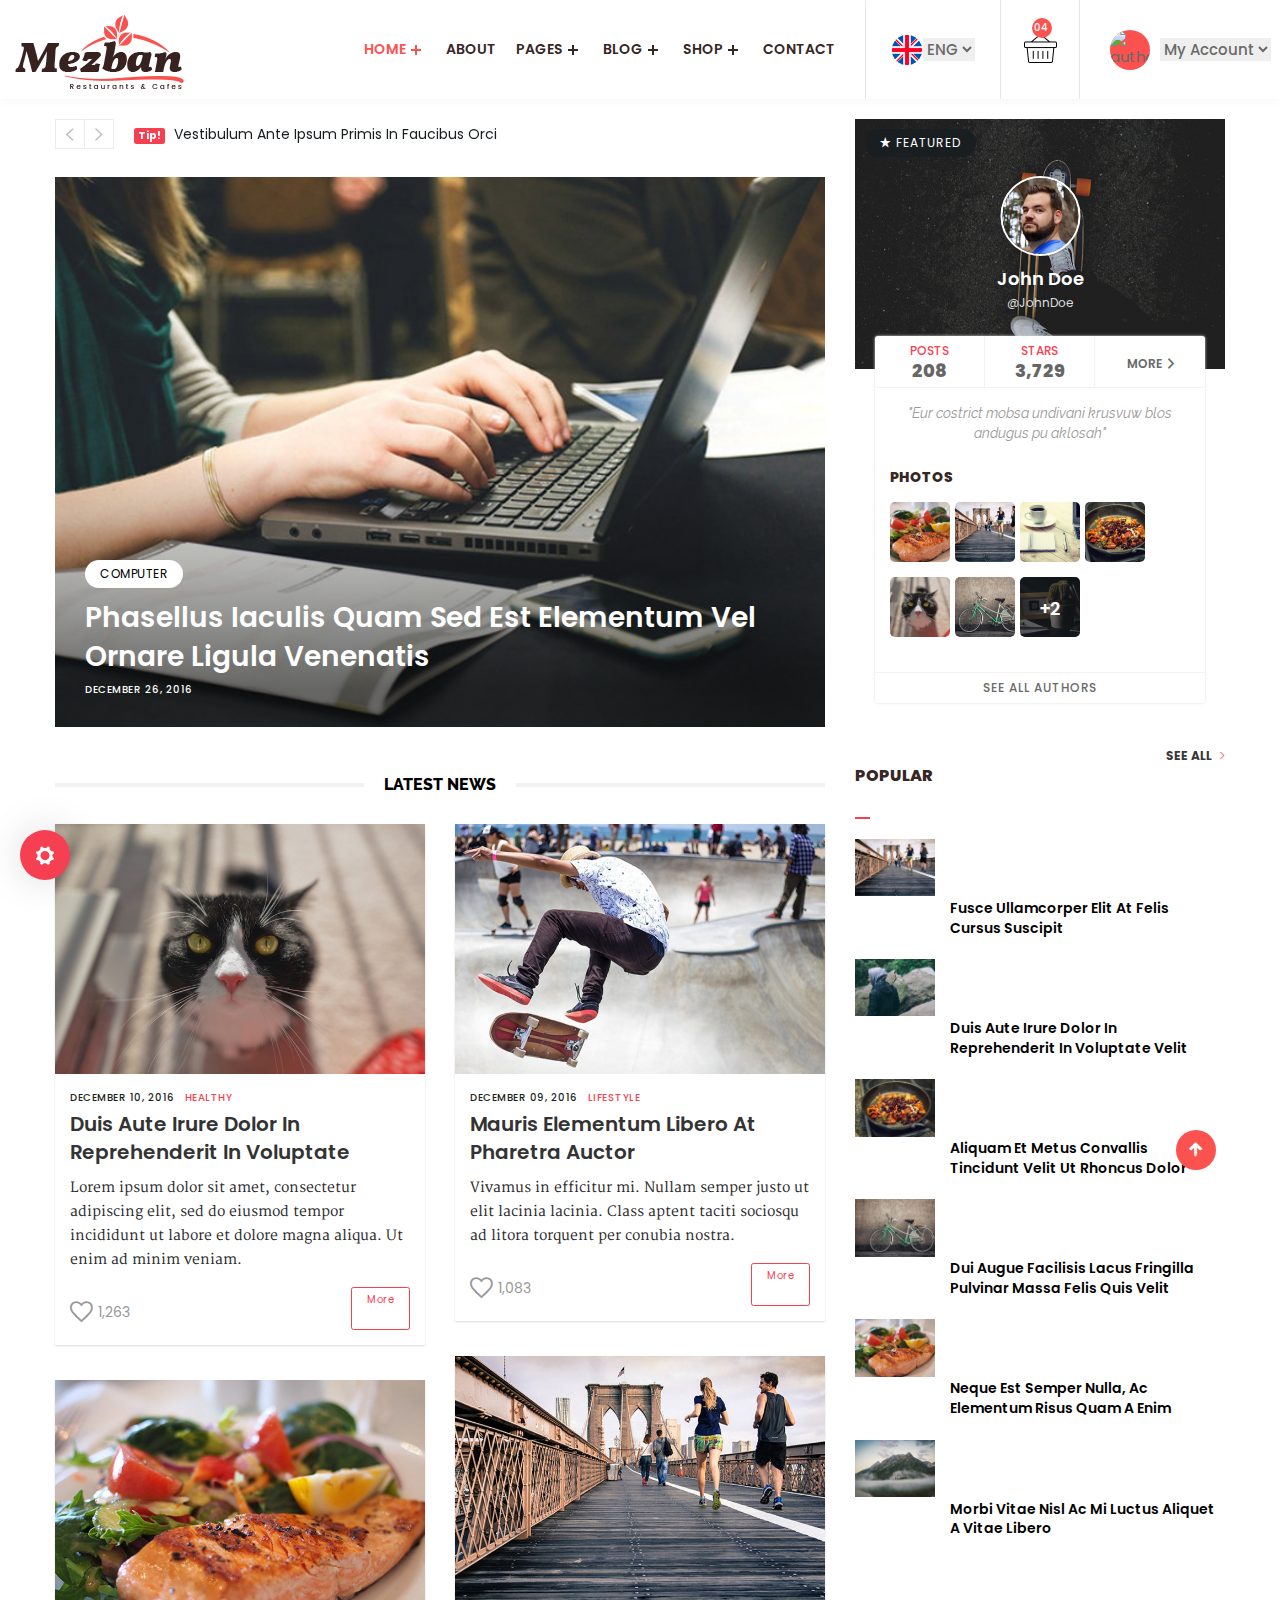
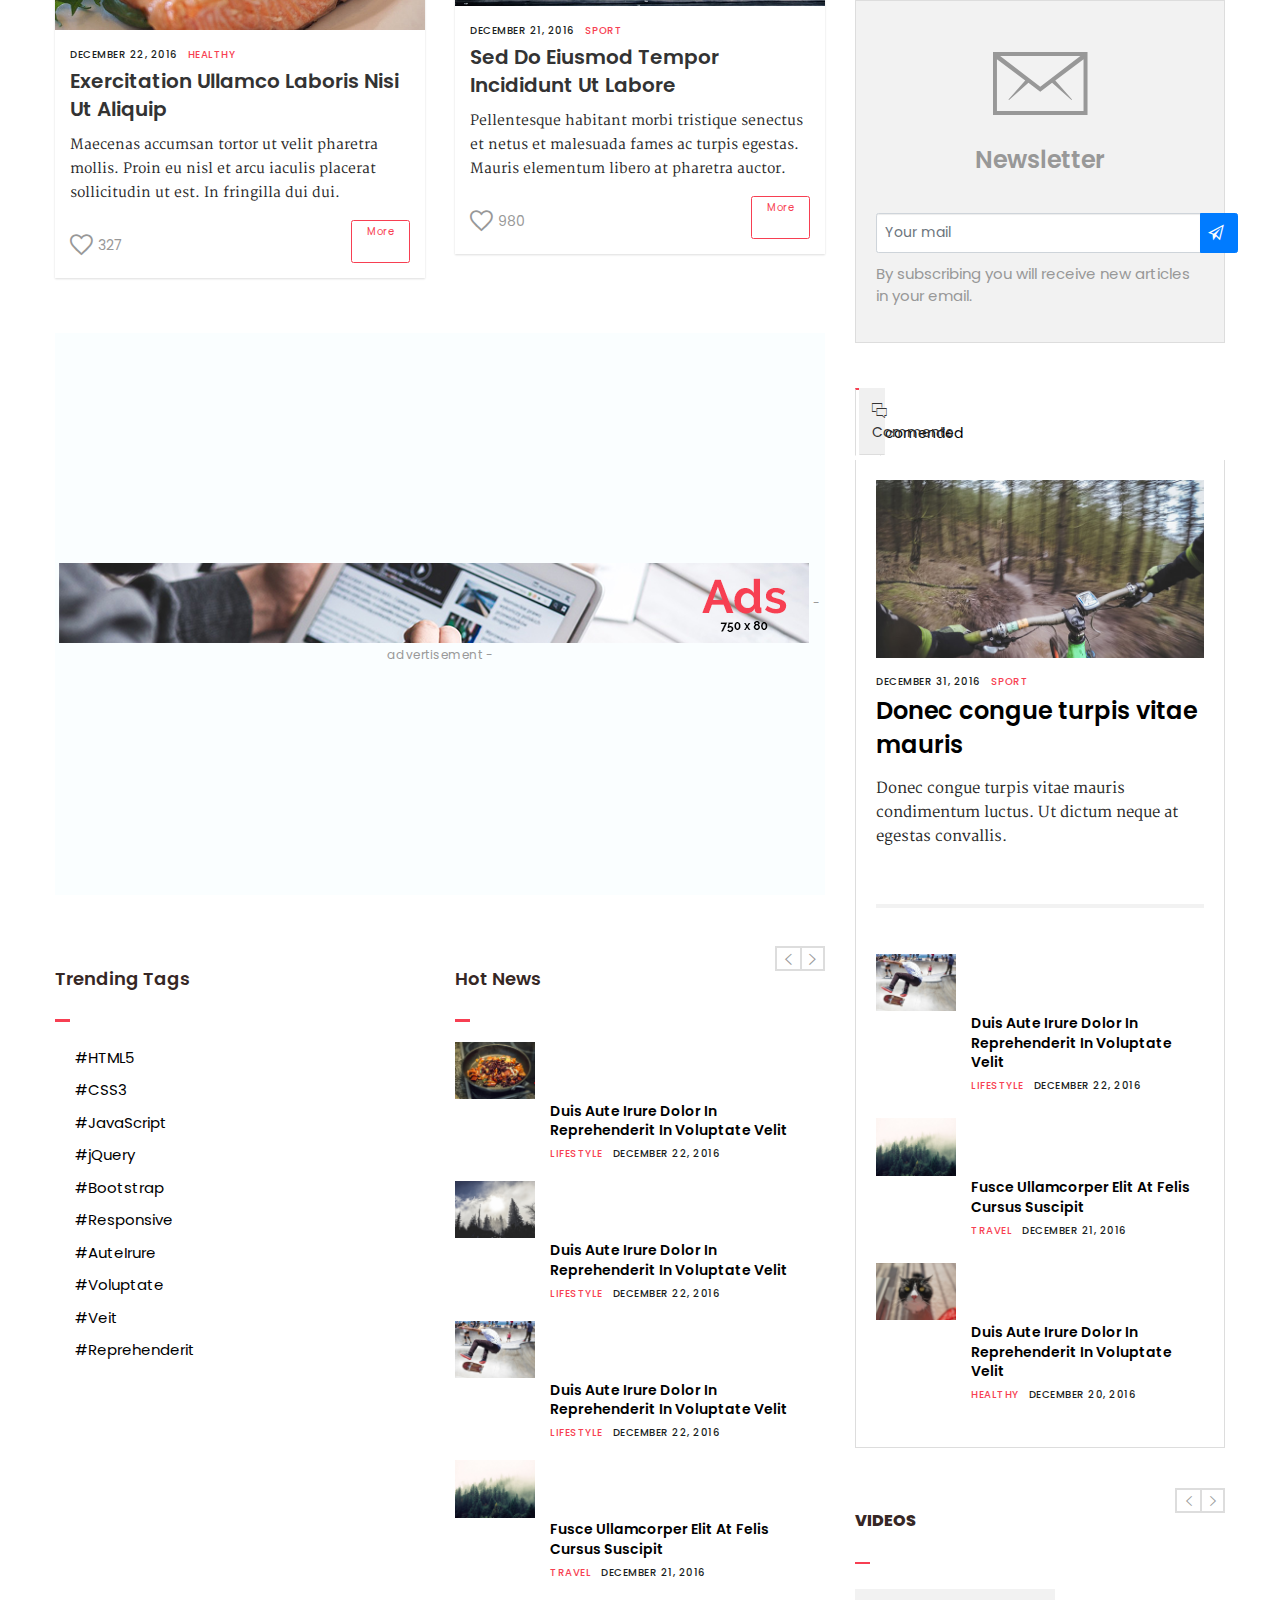
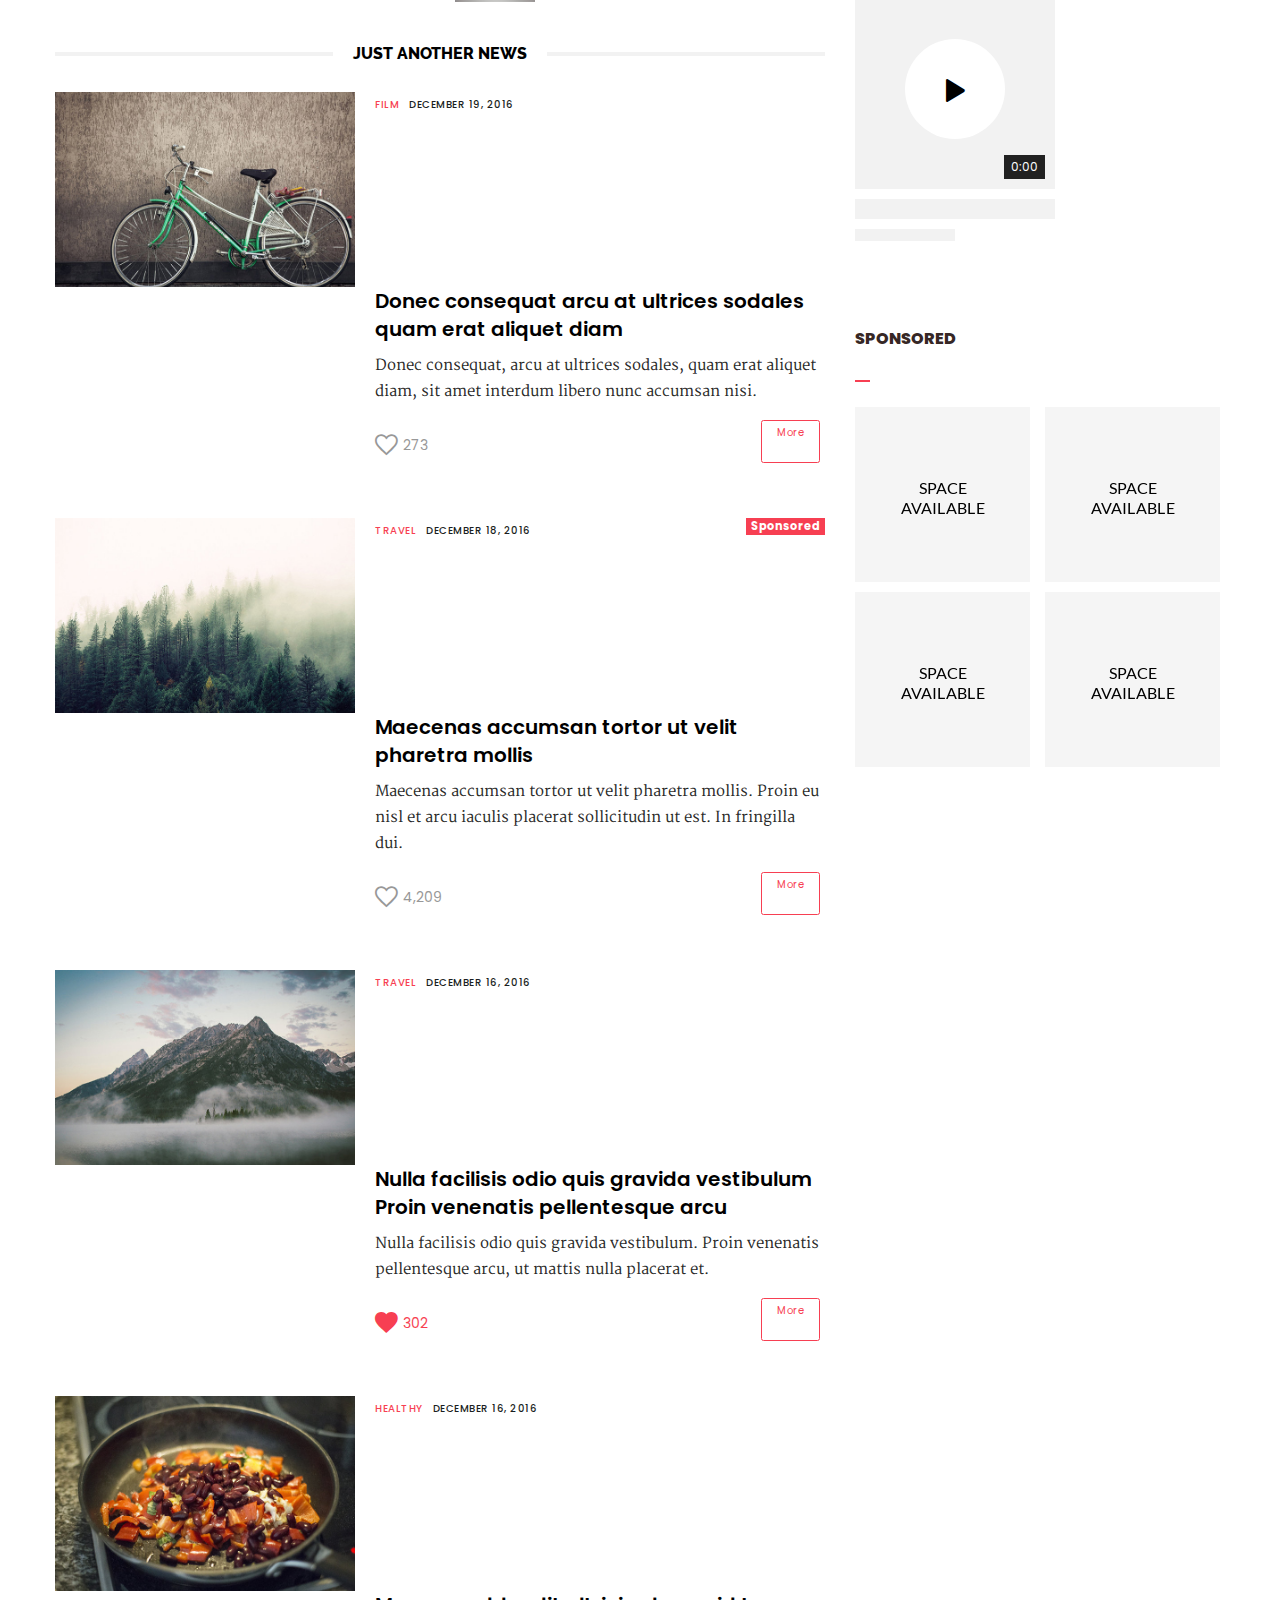
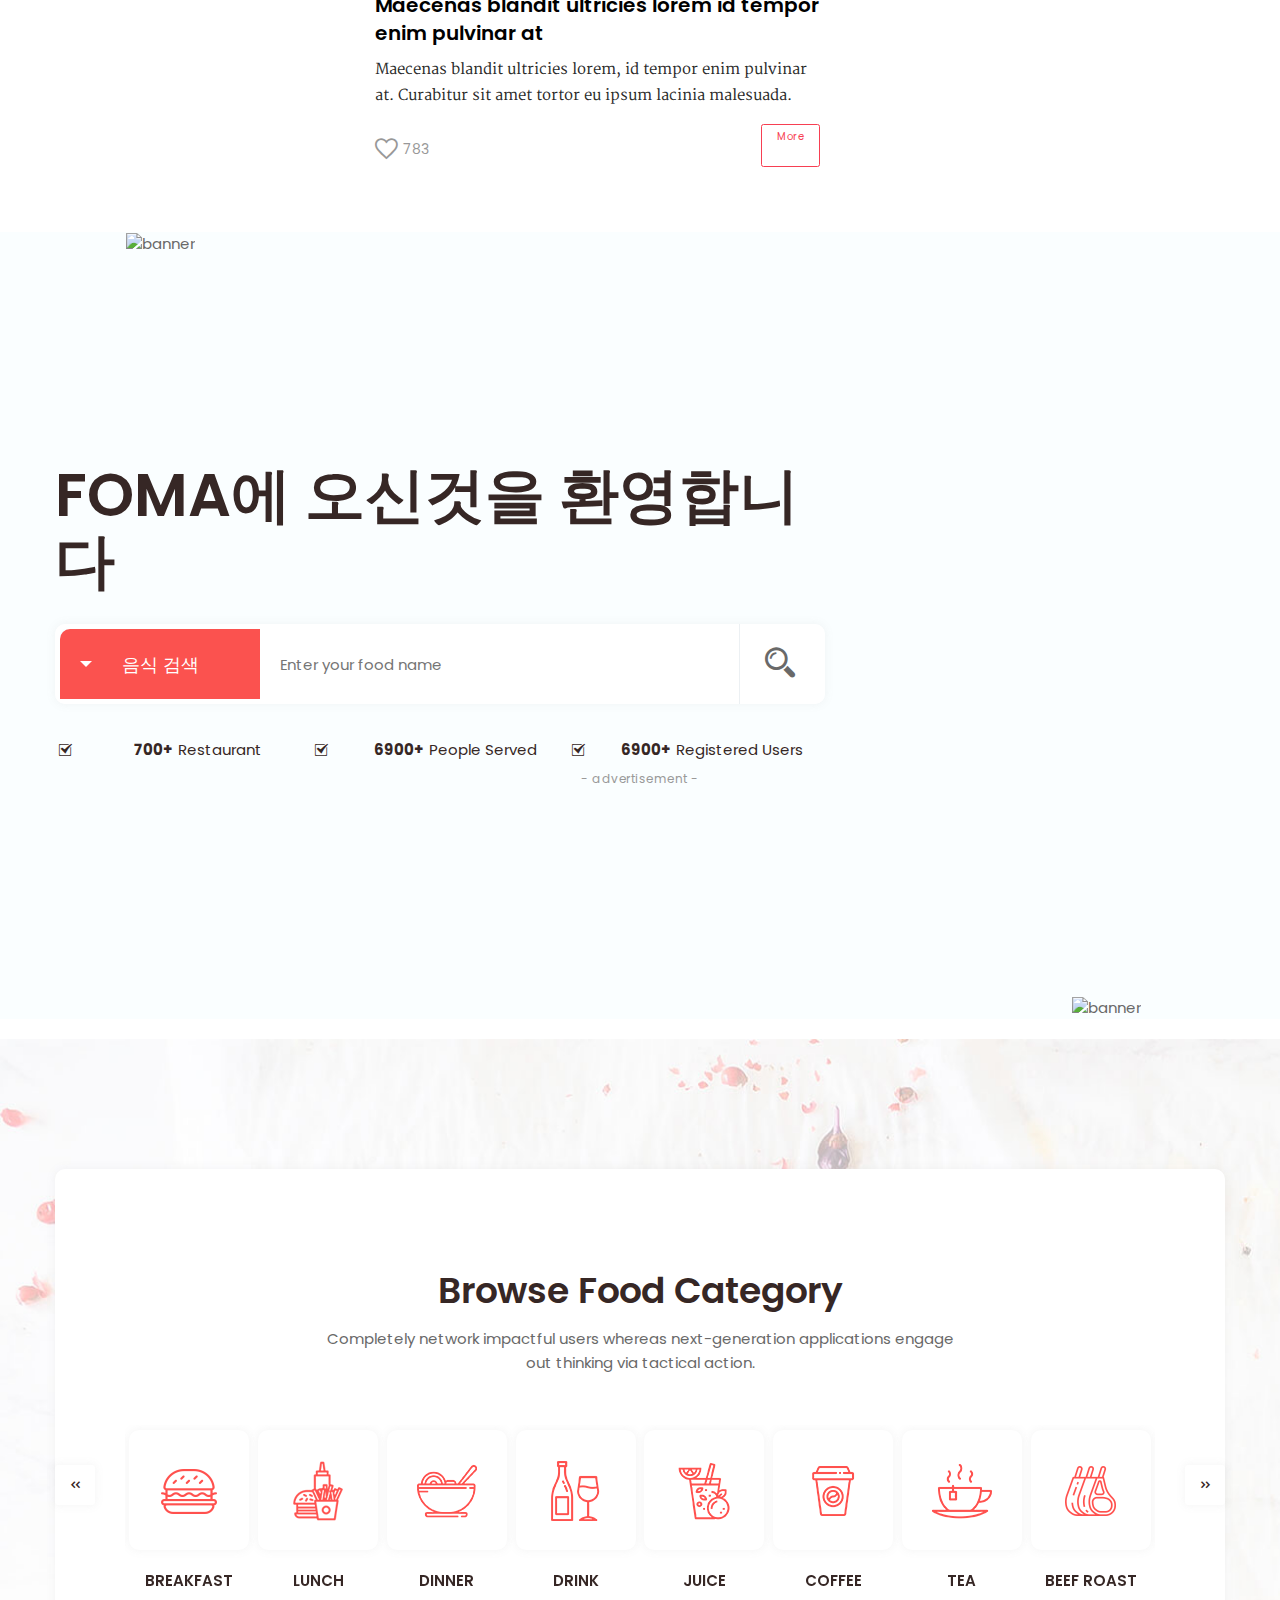
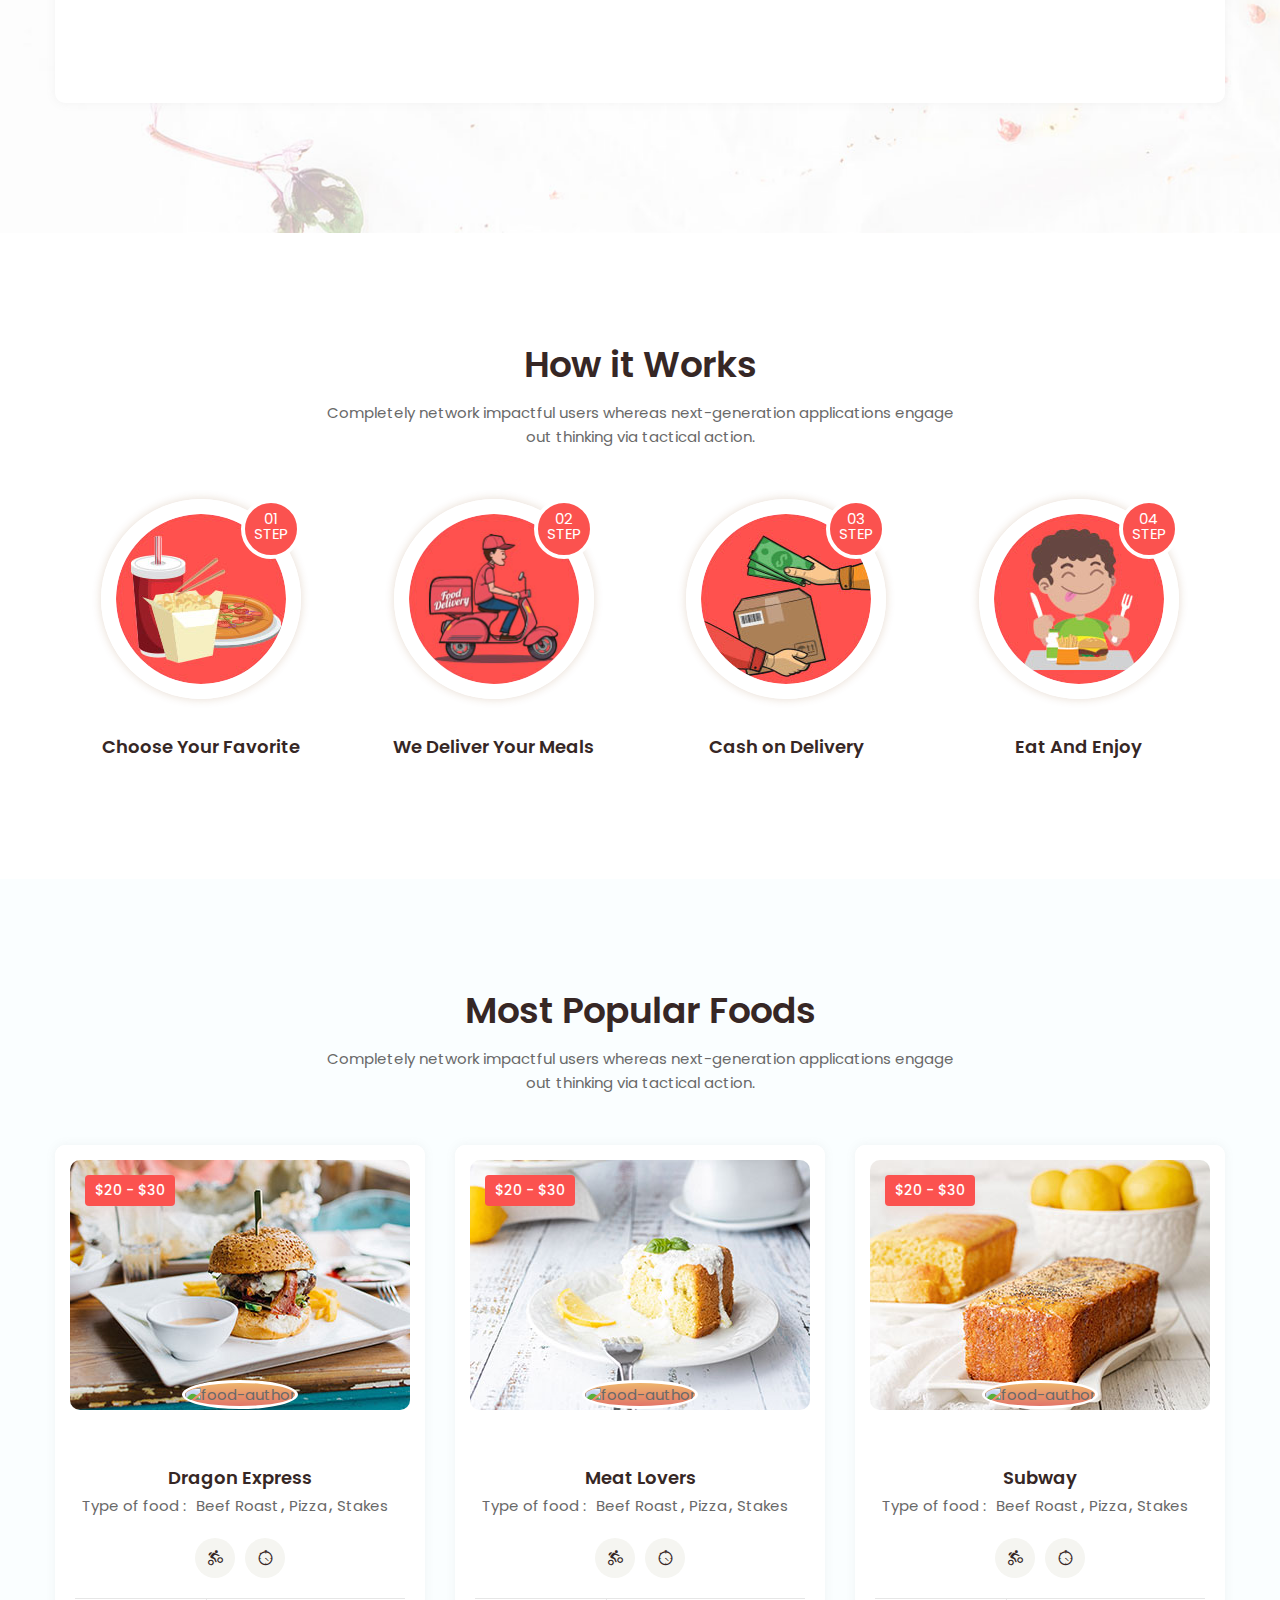
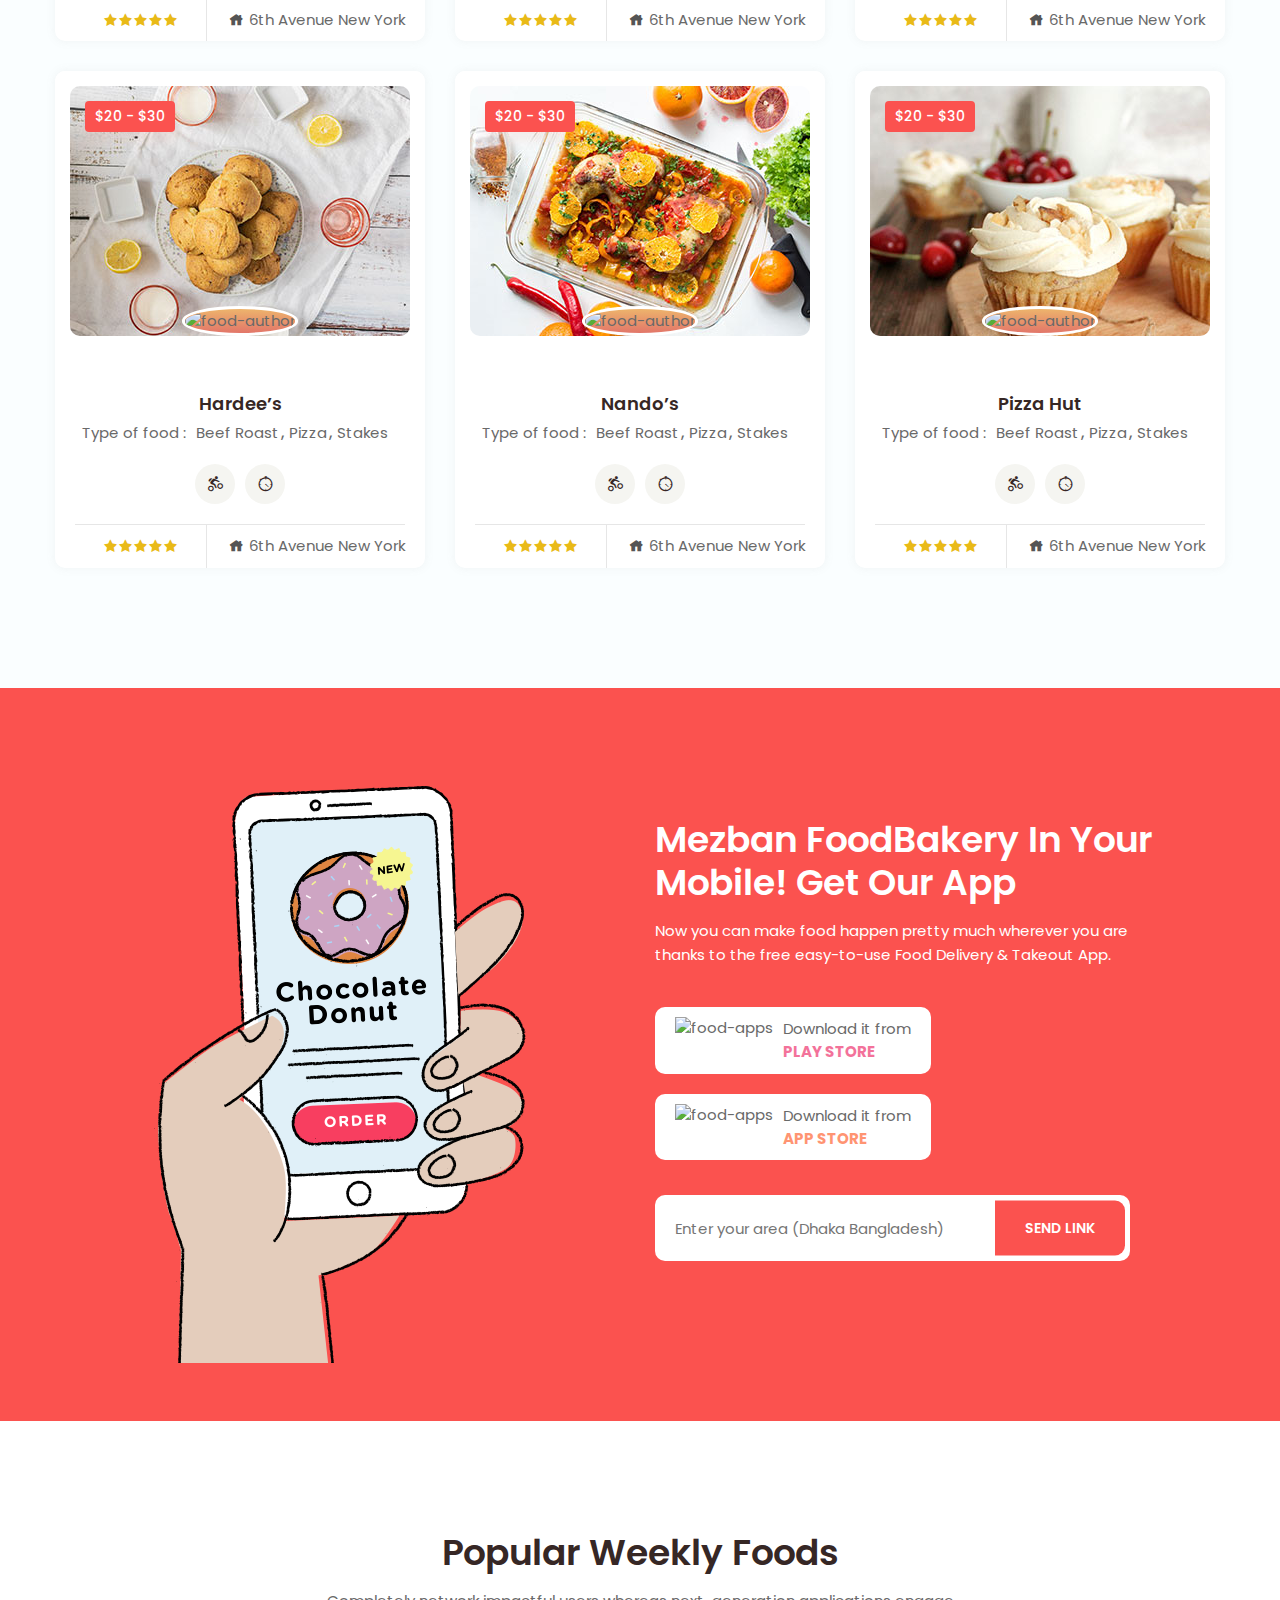
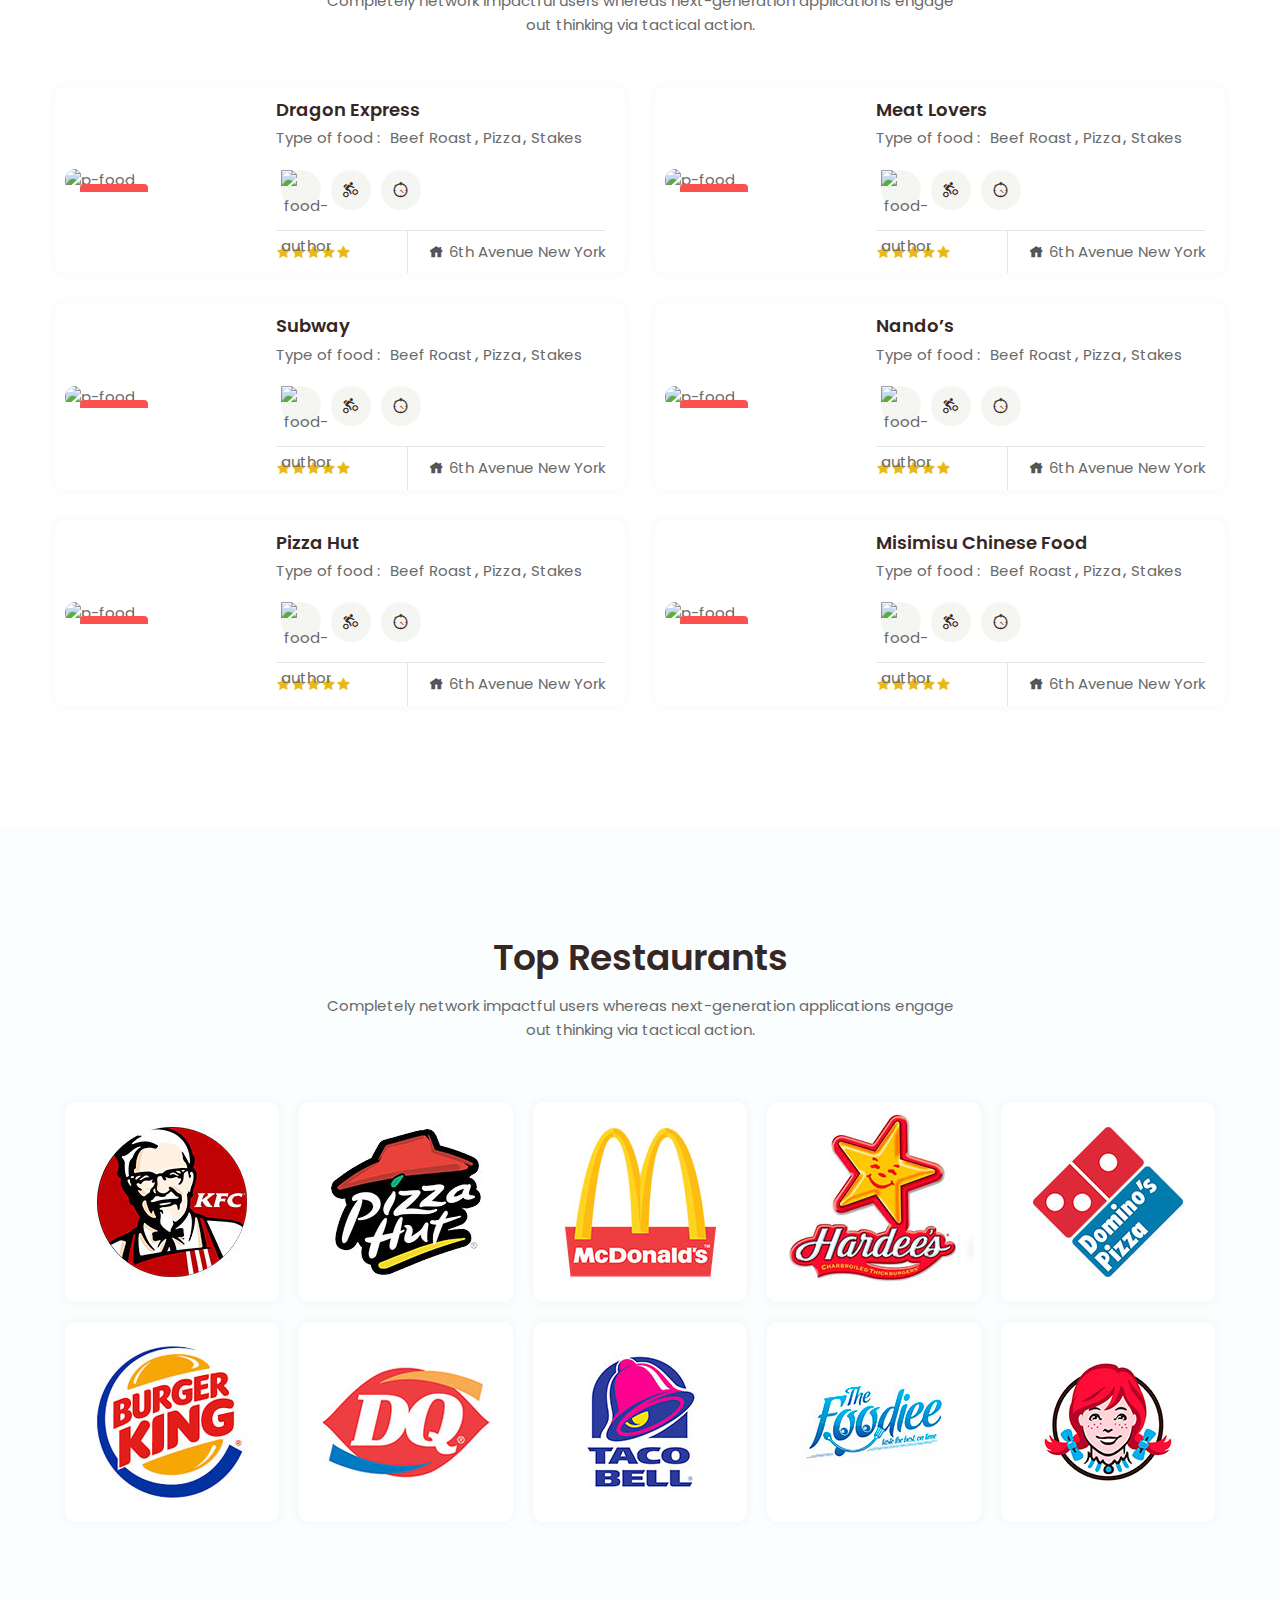
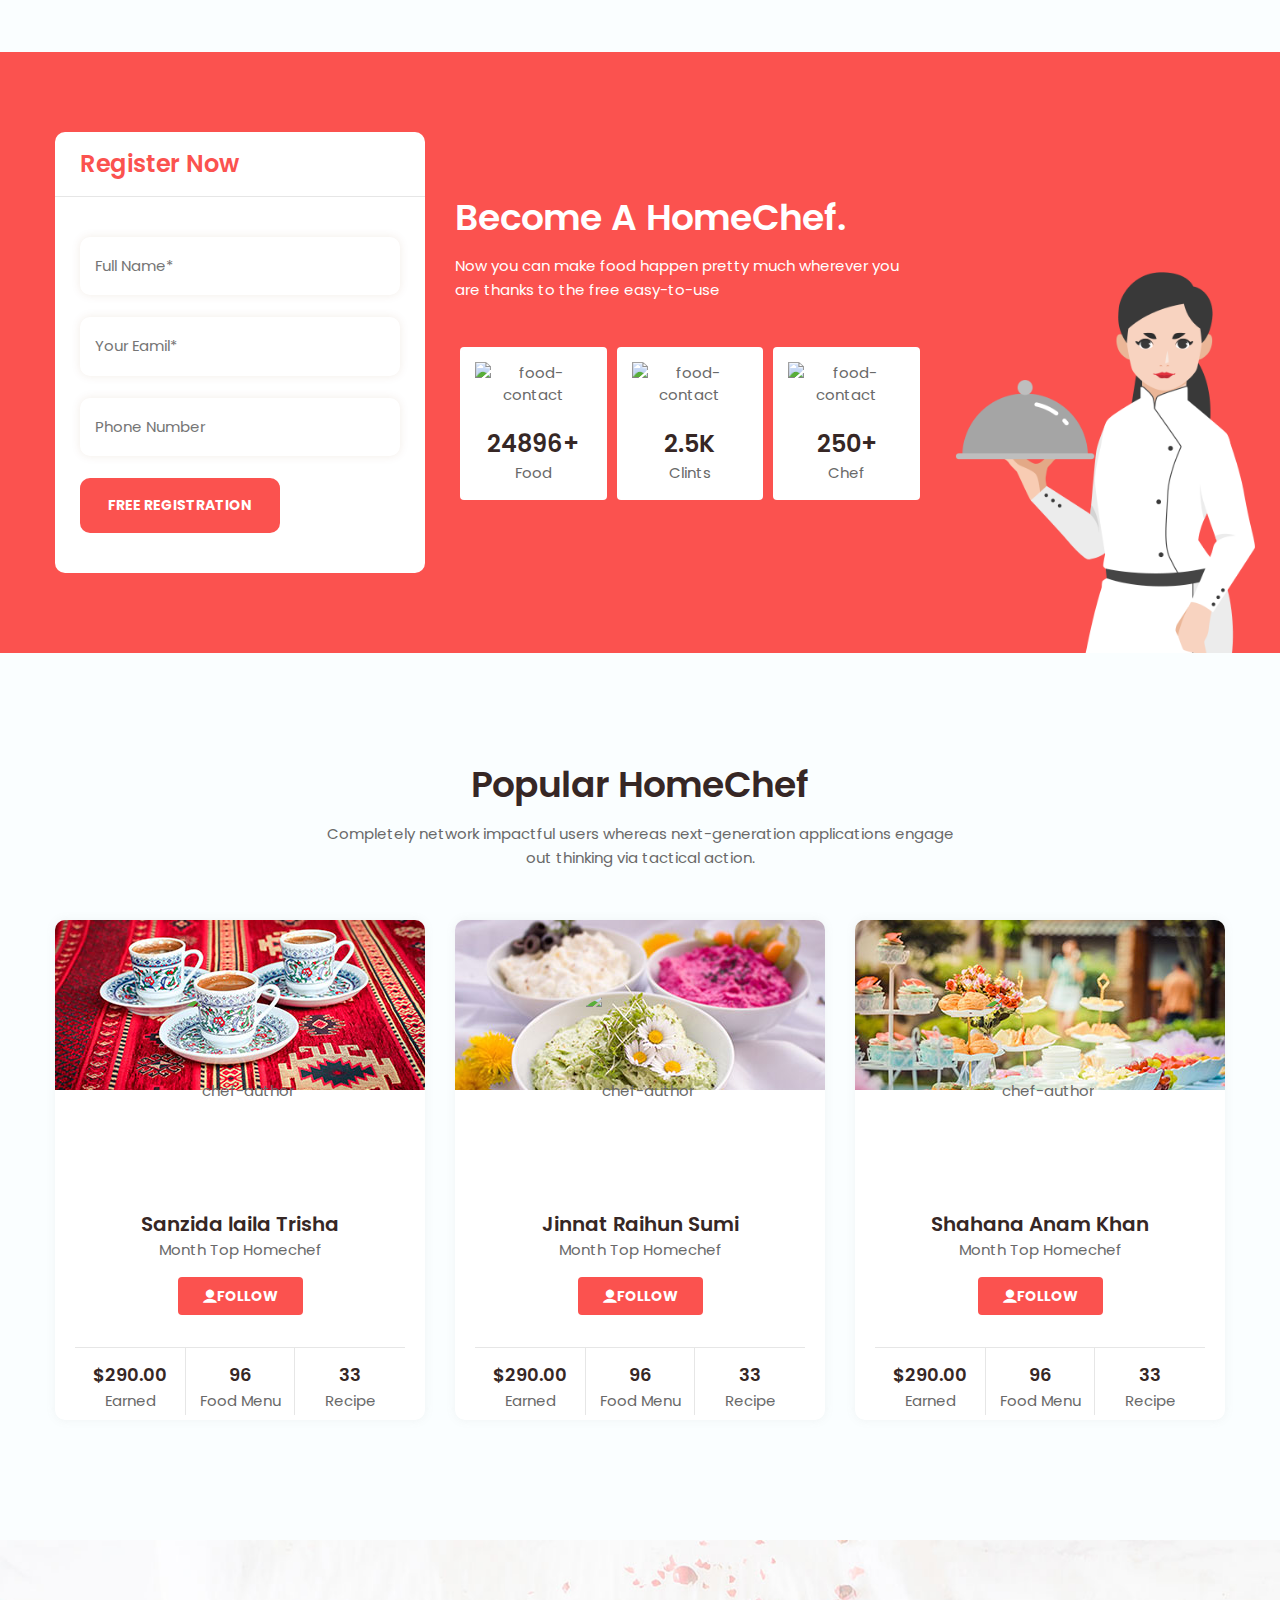
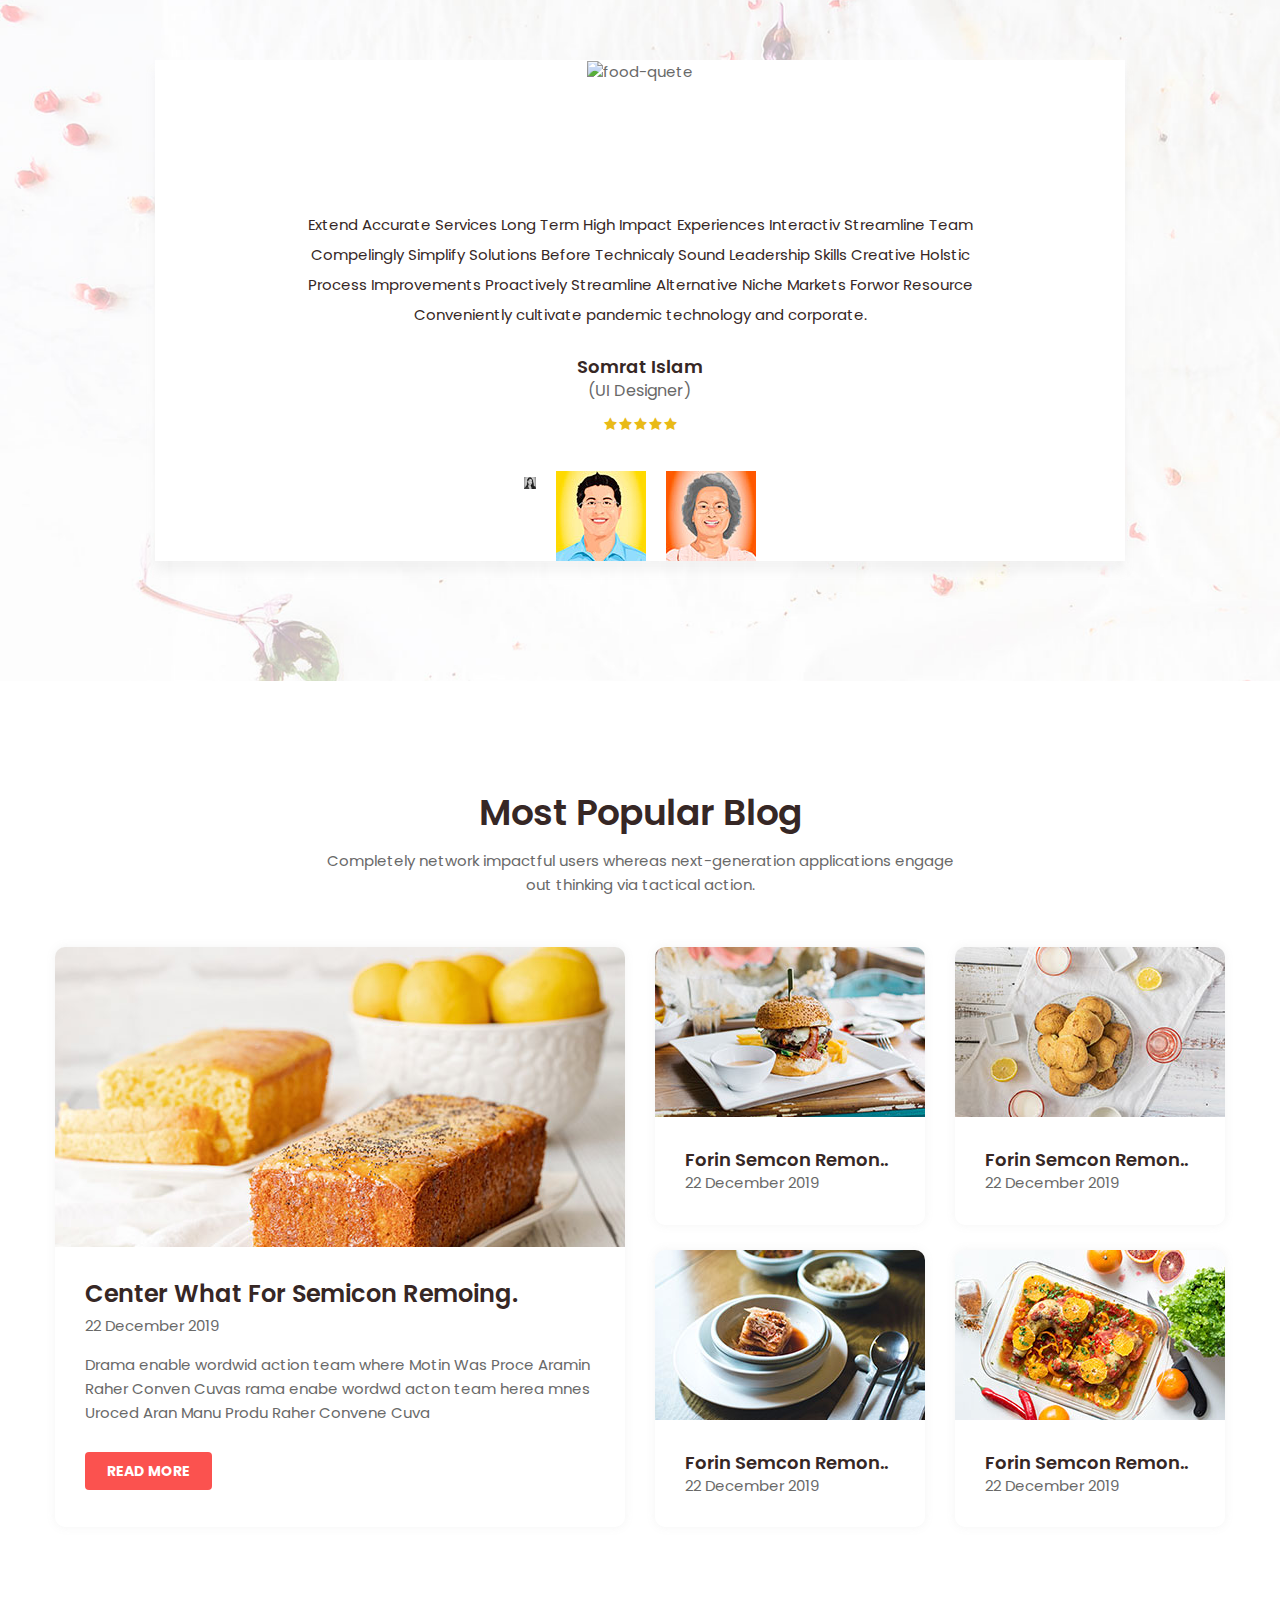
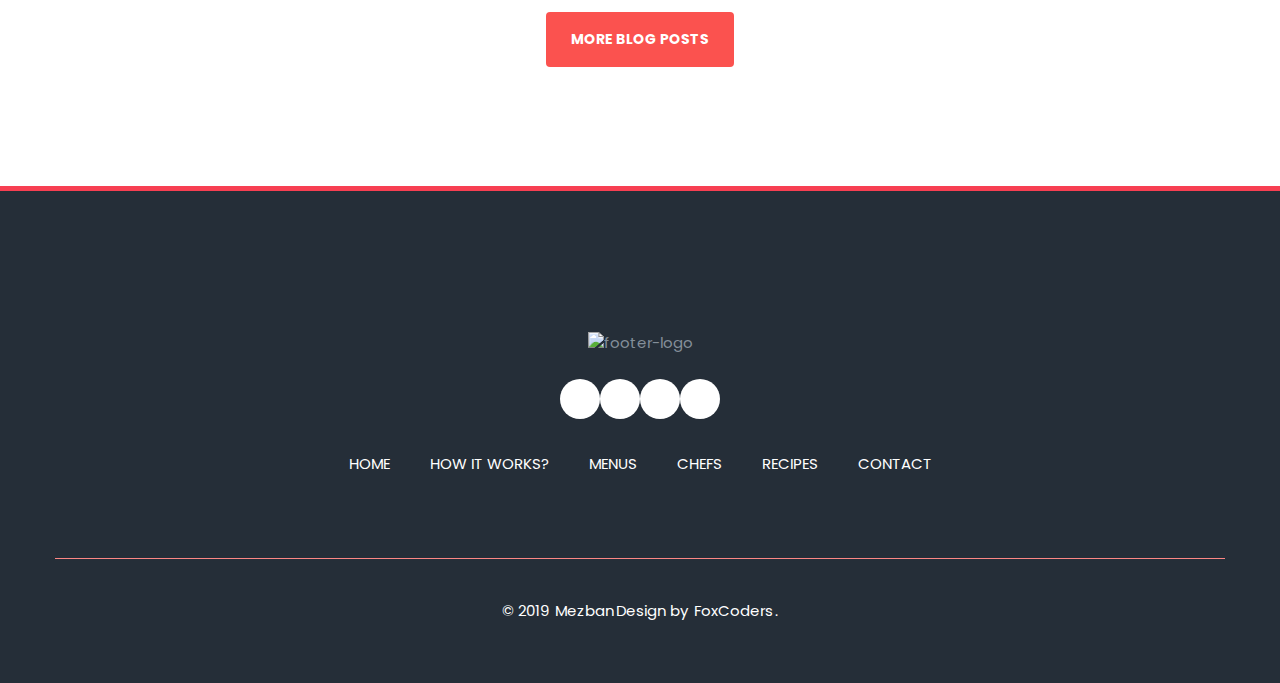
==== commit e18bea38: "테스트용 커밋" ====
--- a/foma_maven/src/main/webapp/template/test1_foodblog/index.html
+++ b/foma_maven/src/main/webapp/template/test1_foodblog/index.html
@@ -5,6 +5,31 @@
   <meta charset="UTF-8">
   <meta name="viewport" content="width=device-width, initial-scale=1.0">
   <meta http-equiv="X-UA-Compatible" content="ie=edge"><!-- favicon -->
+  <meta name="description" content="Magz is a HTML5 & CSS3 magazine template is based on Bootstrap 3.">
+			<meta name="author" content="Kodinger">
+			<meta name="keyword" content="magz, html5, css3, template, magazine template">
+			<!-- Shareable -->
+			<meta property="og:title" content="HTML5 & CSS3 magazine template is based on Bootstrap 3" />
+			<meta property="og:type" content="article" />
+			<meta property="og:url" content="http://github.com/nauvalazhar/Magz" />
+			<meta property="og:image" content="https://raw.githubusercontent.com/nauvalazhar/Magz/master/images/preview.png" />
+			<title>Magz &mdash; Responsive HTML5 &amp; CSS3 Magazine Template</title>
+			<!-- Bootstrap -->
+			<link rel="stylesheet" href="scripts/bootstrap/bootstrap.min.css">
+			<!-- IonIcons -->
+			<link rel="stylesheet" href="scripts/ionicons/css/ionicons.min.css">
+			<!-- Toast -->
+			<link rel="stylesheet" href="scripts/toast/jquery.toast.min.css">
+			<!-- OwlCarousel -->
+			<link rel="stylesheet" href="scripts/owlcarousel/dist/assets/owl.carousel.min.css">
+			<link rel="stylesheet" href="scripts/owlcarousel/dist/assets/owl.theme.default.min.css">
+			<!-- Magnific Popup -->
+			<link rel="stylesheet" href="scripts/magnific-popup/dist/magnific-popup.css">
+			<link rel="stylesheet" href="scripts/sweetalert/dist/sweetalert.css">
+			<!-- Custom style -->
+			<link rel="stylesheet" href="css/style.css">
+			<link rel="stylesheet" href="css/skins/all.css">
+			<link rel="stylesheet" href="css/demo.css">
   <link rel="shortcut icon" href="assets/images/favicon.png" type="image/png"><!-- animate scss -->
   <link rel="stylesheet" href="assets/css/animate.css"><!-- bootstarp css -->
   <link rel="stylesheet" href="assets/css/bootstrap.min.css"><!-- icofont -->
@@ -271,6 +296,793 @@
       </div>
     </div>
   </header><!-- header section ending -->
+  <section class="home">
+			<div class="container">
+				<div class="row">
+					<div class="col-md-8 col-sm-12 col-xs-12">
+						<div class="headline">
+							<div class="nav" id="headline-nav">
+								<a class="left carousel-control" role="button" data-slide="prev">
+									<span class="ion-ios-arrow-left" aria-hidden="true"></span>
+									<span class="sr-only">Previous</span>
+								</a>
+								<a class="right carousel-control" role="button" data-slide="next">
+									<span class="ion-ios-arrow-right" aria-hidden="true"></span>
+									<span class="sr-only">Next</span>
+								</a>
+							</div>
+							<div class="owl-carousel owl-theme" id="headline">							
+								<div class="item">
+									<a href="#"><div class="badge">Tip!</div> Vestibulum ante ipsum primis in faucibus orci</a>
+								</div>
+								<div class="item">
+									<a href="#">Ut rutrum sodales mauris ut suscipit</a>
+								</div>
+							</div>
+						</div>
+						<div class="owl-carousel owl-theme slide" id="featured">
+							<div class="item">
+								<article class="featured">
+									<div class="overlay"></div>
+									<figure>
+										<img src="images/news/img04.jpg" alt="Sample Article">
+									</figure>
+									<div class="details">
+										<div class="category"><a href="category.html">Computer</a></div>
+										<h1><a href="single.html">Phasellus iaculis quam sed est elementum vel ornare ligula venenatis</a></h1>
+										<div class="time">December 26, 2016</div>
+									</div>
+								</article>
+							</div>
+							<div class="item">
+								<article class="featured">
+									<div class="overlay"></div>
+									<figure>
+										<img src="images/news/img14.jpg" alt="Sample Article">
+									</figure>
+									<div class="details">
+										<div class="category"><a href="category.html">Travel</a></div>
+										<h1><a href="single.html">Class aptent taciti sociosqu ad litora torquent per conubia nostra</a></h1>
+										<div class="time">December 10, 2016</div>
+									</div>
+								</article>
+							</div>
+							<div class="item">
+								<article class="featured">
+									<div class="overlay"></div>
+									<figure>
+										<img src="images/news/img13.jpg" alt="Sample Article">
+									</figure>
+									<div class="details">
+										<div class="category"><a href="category.html">International</a></div>
+										<h1><a href="single.html">Maecenas accumsan tortor ut velit pharetra mollis</a></h1>
+										<div class="time">October 12, 2016</div>
+									</div>
+								</article>
+							</div>
+							<div class="item">
+								<article class="featured">
+									<div class="overlay"></div>
+									<figure>
+										<img src="images/news/img05.jpg" alt="Sample Article">
+									</figure>
+									<div class="details">
+										<div class="category"><a href="category.html">Lifestyle</a></div>
+										<h1><a href="single.html">Mauris elementum libero at pharetra auctor Fusce ullamcorper elit</a></h1>
+										<div class="time">November 27, 2016</div>
+									</div>
+								</article>
+							</div>
+						</div>
+						<div class="line">
+							<div>Latest News</div>
+						</div>
+						<div class="row">
+							<div class="col-md-6 col-sm-6 col-xs-12">
+								<div class="row">
+									<article class="article col-md-12">
+										<div class="inner">
+											<figure>
+												<a href="single.html">
+													<img src="images/news/img10.jpg" alt="Sample Article">
+												</a>
+											</figure>
+											<div class="padding">
+												<div class="detail">
+													<div class="time">December 10, 2016</div>
+													<div class="category"><a href="category.html">Healthy</a></div>
+												</div>
+												<h2><a href="single.html">Duis aute irure dolor in reprehenderit in voluptate</a></h2>
+												<p>Lorem ipsum dolor sit amet, consectetur adipiscing elit, sed do eiusmod tempor incididunt ut labore et dolore magna aliqua. Ut enim ad minim veniam.</p>
+												<footer>
+													<a href="#" class="love"><i class="ion-android-favorite-outline"></i> <div>1263</div></a>
+													<a class="btn btn-primary more" href="single.html">
+														<div>More</div>
+														<div><i class="ion-ios-arrow-thin-right"></i></div>
+													</a>
+												</footer>
+											</div>
+										</div>
+									</article>
+									<article class="article col-md-12">
+										<div class="inner">
+											<figure>
+												<a href="single.html">
+													<img src="images/news/img06.jpg" alt="Sample Article">
+												</a>
+											</figure>
+											<div class="padding">
+												<div class="detail">
+													<div class="time">December 22, 2016</div>
+													<div class="category"><a href="category.html">Healthy</a></div>
+												</div>
+												<h2><a href="single.html">Exercitation ullamco laboris nisi ut aliquip</a></h2>
+												<p>Maecenas accumsan tortor ut velit pharetra mollis. Proin eu nisl et arcu iaculis placerat sollicitudin ut est. In fringilla dui dui.</p>
+												<footer>
+													<a href="#" class="love"><i class="ion-android-favorite-outline"></i> <div>327</div></a>
+													<a class="btn btn-primary more" href="single.html">
+														<div>More</div>
+														<div><i class="ion-ios-arrow-thin-right"></i></div>
+													</a>
+												</footer>
+											</div>
+										</div>
+									</article>
+								</div>
+							</div>
+							<div class="col-md-6 col-sm-6 col-xs-12">
+								<div class="row">
+									<article class="article col-md-12">
+										<div class="inner">
+											<figure>                                
+												<a href="single.html">
+													<img src="images/news/img05.jpg" alt="Sample Article">
+												</a>
+											</figure>
+											<div class="padding">
+												<div class="detail">
+													<div class="time">December 09, 2016</div>
+													<div class="category"><a href="category.html">Lifestyle</a></div>
+												</div>
+												<h2><a href="single.html">Mauris elementum libero at pharetra auctor</a></h2>
+												<p>Vivamus in efficitur mi. Nullam semper justo ut elit lacinia lacinia. Class aptent taciti sociosqu ad litora torquent per conubia nostra.</p>
+												<footer>
+													<a href="#" class="love"><i class="ion-android-favorite-outline"></i> <div>1083</div></a>
+													<a class="btn btn-primary more" href="single.html">
+														<div>More</div>
+														<div><i class="ion-ios-arrow-thin-right"></i></div>
+													</a>
+												</footer>
+											</div>
+										</div>
+									</article>
+									<article class="article col-md-12">
+										<div class="inner">
+											<figure>
+												<a href="single.html">
+													<img src="images/news/img07.jpg" alt="Sample Article">
+												</a>
+											</figure>
+											<div class="padding">
+												<div class="detail">
+													<div class="time">December 21, 2016</div>
+													<div class="category"><a href="category.html">Sport</a></div>
+												</div>
+												<h2><a href="single.html">Sed do eiusmod tempor incididunt ut labore</a></h2>
+												<p>Pellentesque habitant morbi tristique senectus et netus et malesuada fames ac turpis egestas. Mauris elementum libero at pharetra auctor.</p>
+												<footer>
+													<a href="#" class="love"><i class="ion-android-favorite-outline"></i> <div>980</div></a>
+													<a class="btn btn-primary more" href="single.html">
+														<div>More</div>
+														<div><i class="ion-ios-arrow-thin-right"></i></div>
+													</a>
+												</footer>
+											</div>
+										</div>
+									</article>
+								</div>
+							</div>
+						</div>
+						<div class="banner">
+							<a href="#">
+								<img src="images/ads.png" alt="Sample Article">
+							</a>
+						</div>
+						<div class="line transparent little"></div>
+						<div class="row">
+							<div class="col-md-6 col-sm-6 trending-tags">
+								<h1 class="title-col">Trending Tags</h1>
+								<div class="body-col">
+									<ol class="tags-list">
+										<li><a href="#">HTML5</a></li>
+										<li><a href="#">CSS3</a></li>
+										<li><a href="#">JavaScript</a></li>
+										<li><a href="#">jQuery</a></li>
+										<li><a href="#">Bootstrap</a></li>
+										<li><a href="#">Responsive</a></li>
+										<li><a href="#">AuteIrure</a></li>
+										<li><a href="#">Voluptate</a></li>
+										<li><a href="#">Veit</a></li>
+										<li><a href="#">Reprehenderit</a></li>
+									</ol>
+								</div>
+							</div>
+							<div class="col-md-6 col-sm-6">
+								<h1 class="title-col">
+									Hot News
+									<div class="carousel-nav" id="hot-news-nav">
+										<div class="prev">
+											<i class="ion-ios-arrow-left"></i>
+										</div>
+										<div class="next">
+											<i class="ion-ios-arrow-right"></i>
+										</div>
+									</div>
+								</h1>
+								<div class="body-col vertical-slider" data-max="4" data-nav="#hot-news-nav" data-item="article">
+									<article class="article-mini">
+										<div class="inner">
+											<figure>
+												<a href="single.html">
+													<img src="images/news/img09.jpg" alt="Sample Article">
+												</a>
+											</figure>
+											<div class="padding">
+												<h1><a href="single.html">Duis aute irure dolor in reprehenderit in voluptate velit</a></h1>
+												<div class="detail">
+													<div class="category"><a href="category.html">Lifestyle</a></div>
+													<div class="time">December 22, 2016</div>
+												</div>
+											</div>
+										</div>
+									</article>
+									<article class="article-mini">
+										<div class="inner">
+											<figure>
+												<a href="single.html">
+													<img src="images/news/img01.jpg" alt="Sample Article">
+												</a>
+											</figure>
+											<div class="padding">
+												<h1><a href="single.html">Duis aute irure dolor in reprehenderit in voluptate velit</a></h1>
+												<div class="detail">
+													<div class="category"><a href="category.html">Lifestyle</a></div>
+													<div class="time">December 22, 2016</div>
+												</div>
+											</div>
+										</div>
+									</article>
+									<article class="article-mini">
+										<div class="inner">
+											<figure>
+												<a href="single.html">
+													<img src="images/news/img05.jpg" alt="Sample Article">
+												</a>
+											</figure>
+											<div class="padding">
+												<h1><a href="single.html">Duis aute irure dolor in reprehenderit in voluptate velit</a></h1>
+												<div class="detail">
+													<div class="category"><a href="category.html">Lifestyle</a></div>
+													<div class="time">December 22, 2016</div>
+												</div>
+											</div>
+										</div>
+									</article>
+									<article class="article-mini">
+										<div class="inner">
+											<figure>
+												<a href="single.html">
+													<img src="images/news/img02.jpg" alt="Sample Article">
+												</a>
+											</figure>
+											<div class="padding">
+												<h1><a href="single.html">Fusce ullamcorper elit at felis cursus suscipit</a></h1>
+												<div class="detail">
+													<div class="category"><a href="category.html">Travel</a></div>
+													<div class="time">December 21, 2016</div>
+												</div>
+											</div>
+										</div>
+									</article>
+									<article class="article-mini">
+										<div class="inner">
+											<figure>
+												<a href="single.html">
+													<img src="images/news/img13.jpg" alt="Sample Article">
+												</a>
+											</figure>
+											<div class="padding">
+												<h1><a href="single.html">Duis aute irure dolor in reprehenderit in voluptate velit</a></h1>
+												<div class="detail">
+													<div class="category"><a href="category.html">International</a></div>
+													<div class="time">December 20, 2016</div>
+												</div>
+											</div>
+										</div>
+									</article>
+									<article class="article-mini">
+										<div class="inner">
+											<figure>
+												<a href="single.html">
+													<img src="images/news/img08.jpg" alt="Sample Article">
+												</a>
+											</figure>
+											<div class="padding">
+												<h1><a href="single.html">Aliquam et metus convallis tincidunt velit ut rhoncus dolor</a></h1>
+												<div class="detail">
+													<div class="category"><a href="category.html">Computer</a></div>
+													<div class="time">December 19, 2016</div>
+												</div>
+											</div>
+										</div>
+									</article>
+								</div>
+							</div>
+						</div>
+						<div class="line top">
+							<div>Just Another News</div>
+						</div>
+						<div class="row">
+							<article class="col-md-12 article-list">
+								<div class="inner">
+									<figure>
+										<a href="single.html">
+											<img src="images/news/img11.jpg" alt="Sample Article">
+										</a>
+									</figure>
+									<div class="details">
+										<div class="detail">
+											<div class="category">
+												<a href="#">Film</a>
+											</div>
+											<div class="time">December 19, 2016</div>
+										</div>
+										<h1><a href="single.html">Donec consequat arcu at ultrices sodales quam erat aliquet diam</a></h1>
+										<p>
+										Donec consequat, arcu at ultrices sodales, quam erat aliquet diam, sit amet interdum libero nunc accumsan nisi.
+										</p>
+										<footer>
+											<a href="#" class="love"><i class="ion-android-favorite-outline"></i> <div>273</div></a>
+											<a class="btn btn-primary more" href="single.html">
+												<div>More</div>
+												<div><i class="ion-ios-arrow-thin-right"></i></div>
+											</a>
+										</footer>
+									</div>
+								</div>
+							</article>
+							<article class="col-md-12 article-list">
+								<div class="inner">
+									<div class="badge">
+										Sponsored
+									</div>
+									<figure>
+										<a href="single.html">
+											<img src="images/news/img02.jpg" alt="Sample Article">
+										</a>
+									</figure>
+									<div class="details">
+										<div class="detail">
+											<div class="category">
+												<a href="#">Travel</a>
+											</div>
+											<div class="time">December 18, 2016</div>
+										</div>
+										<h1><a href="single.html">Maecenas accumsan tortor ut velit pharetra mollis</a></h1>
+										<p>
+											Maecenas accumsan tortor ut velit pharetra mollis. Proin eu nisl et arcu iaculis placerat sollicitudin ut est. In fringilla dui.
+										</p>
+										<footer>
+											<a href="#" class="love"><i class="ion-android-favorite-outline"></i> <div>4209</div></a>
+											<a class="btn btn-primary more" href="single.html">
+												<div>More</div>
+												<div><i class="ion-ios-arrow-thin-right"></i></div>
+											</a>
+										</footer>
+									</div>
+								</div>
+							</article>
+							<article class="col-md-12 article-list">
+								<div class="inner">
+									<figure>
+										<a href="single.html">
+											<img src="images/news/img03.jpg" alt="Sample Article">
+										</a>
+									</figure>
+									<div class="details">
+										<div class="detail">
+											<div class="category">
+											<a href="#">Travel</a>
+											</div>
+											<div class="time">December 16, 2016</div>
+										</div>
+										<h1><a href="single.html">Nulla facilisis odio quis gravida vestibulum Proin venenatis pellentesque arcu</a></h1>
+										<p>
+											Nulla facilisis odio quis gravida vestibulum. Proin venenatis pellentesque arcu, ut mattis nulla placerat et.
+										</p>
+										<footer>
+											<a href="#" class="love active"><i class="ion-android-favorite"></i> <div>302</div></a>
+											<a class="btn btn-primary more" href="single.html">
+												<div>More</div>
+												<div><i class="ion-ios-arrow-thin-right"></i></div>
+											</a>
+										</footer>
+									</div>
+								</div>
+							</article>
+							<article class="col-md-12 article-list">
+								<div class="inner">
+									<figure>
+										<a href="single.html">
+											<img src="images/news/img09.jpg" alt="Sample Article">
+										</a>
+									</figure>
+									<div class="details">
+										<div class="detail">
+											<div class="category">
+												<a href="#">Healthy</a>
+											</div>
+											<div class="time">December 16, 2016</div>
+										</div>
+										<h1><a href="single.html">Maecenas blandit ultricies lorem id tempor enim pulvinar at</a></h1>
+										<p>
+											Maecenas blandit ultricies lorem, id tempor enim pulvinar at. Curabitur sit amet tortor eu ipsum lacinia malesuada.
+										</p>
+										<footer>
+											<a href="#" class="love"><i class="ion-android-favorite-outline"></i> <div>783</div></a>
+											<a class="btn btn-primary more" href="single.html">
+												<div>More</div>
+												<div><i class="ion-ios-arrow-thin-right"></i></div>
+											</a>
+										</footer>
+									</div>
+								</div>
+							</article>
+						</div>
+					</div>
+					<div class="col-xs-6 col-md-4 sidebar" id="sidebar">
+						<div class="sidebar-title for-tablet">Sidebar</div>
+						<aside>
+							<div class="aside-body">
+								<div class="featured-author">
+									<div class="featured-author-inner">
+										<div class="featured-author-cover" style="background-image: url('images/news/img15.jpg');">
+											<div class="badges">
+												<div class="badge-item"><i class="ion-star"></i> Featured</div>
+											</div>
+											<div class="featured-author-center">
+												<figure class="featured-author-picture">
+													<img src="images/img01.jpg" alt="Sample Article">
+												</figure>
+												<div class="featured-author-info">
+													<h2 class="name">John Doe</h2>
+													<div class="desc">@JohnDoe</div>
+												</div>
+											</div>
+										</div>
+										<div class="featured-author-body">
+											<div class="featured-author-count">
+												<div class="item">
+													<a href="#">
+														<div class="name">Posts</div>
+														<div class="value">208</div>														
+													</a>
+												</div>
+												<div class="item">
+													<a href="#">
+														<div class="name">Stars</div>
+														<div class="value">3,729</div>														
+													</a>
+												</div>
+												<div class="item">
+													<a href="#">
+														<div class="icon">
+															<div>More</div>
+															<i class="ion-chevron-right"></i>
+														</div>														
+													</a>
+												</div>
+											</div>
+											<div class="featured-author-quote">
+												"Eur costrict mobsa undivani krusvuw blos andugus pu aklosah"
+											</div>
+											<div class="block">
+												<h2 class="block-title">Photos</h2>
+												<div class="block-body">
+													<ul class="item-list-round" data-magnific="gallery">
+														<li><a href="images/news/img06.jpg" style="background-image: url('images/news/img06.jpg');"></a></li>
+														<li><a href="images/news/img07.jpg" style="background-image: url('images/news/img07.jpg');"></a></li>
+														<li><a href="images/news/img08.jpg" style="background-image: url('images/news/img08.jpg');"></a></li>
+														<li><a href="images/news/img09.jpg" style="background-image: url('images/news/img09.jpg');"></a></li>
+														<li><a href="images/news/img10.jpg" style="background-image: url('images/news/img10.jpg');"></a></li>
+														<li><a href="images/news/img11.jpg" style="background-image: url('images/news/img11.jpg');"></a></li>
+														<li><a href="images/news/img12.jpg" style="background-image: url('images/news/img12.jpg');"><div class="more">+2</div></a></li>
+														<li class="hidden"><a href="images/news/img13.jpg" style="background-image: url('images/news/img13.jpg');"></a></li>
+														<li class="hidden"><a href="images/news/img14.jpg" style="background-image: url('images/news/img14.jpg');"></a></li>
+													</ul>
+												</div>
+											</div>
+											<div class="featured-author-footer">
+												<a href="#">See All Authors</a>
+											</div>
+										</div>
+									</div>
+								</div>
+							</div>
+						</aside>
+						<aside>
+							<h1 class="aside-title">Popular <a href="#" class="all">See All <i class="ion-ios-arrow-right"></i></a></h1>
+							<div class="aside-body">
+								<article class="article-mini">
+									<div class="inner">
+										<figure>
+											<a href="single.html">
+												<img src="images/news/img07.jpg" alt="Sample Article">
+											</a>
+										</figure>
+										<div class="padding">
+											<h1><a href="single.html">Fusce ullamcorper elit at felis cursus suscipit</a></h1>
+										</div>
+									</div>
+								</article>
+								<article class="article-mini">
+									<div class="inner">
+										<figure>
+											<a href="single.html">
+												<img src="images/news/img14.jpg" alt="Sample Article">
+											</a>
+										</figure>
+										<div class="padding">
+											<h1><a href="single.html">Duis aute irure dolor in reprehenderit in voluptate velit</a></h1>
+										</div>
+									</div>
+								</article>
+								<article class="article-mini">
+									<div class="inner">
+										<figure>
+											<a href="single.html">
+												<img src="images/news/img09.jpg" alt="Sample Article">
+											</a>
+										</figure>
+										<div class="padding">
+											<h1><a href="single.html">Aliquam et metus convallis tincidunt velit ut rhoncus dolor</a></h1>
+										</div>
+									</div>
+								</article>
+								<article class="article-mini">
+									<div class="inner">
+										<figure>
+											<a href="single.html">
+												<img src="images/news/img11.jpg" alt="Sample Article">
+											</a>
+										</figure>
+										<div class="padding">
+											<h1><a href="single.html">dui augue facilisis lacus fringilla pulvinar massa felis quis velit</a></h1>
+										</div>
+									</div>
+								</article>
+								<article class="article-mini">
+									<div class="inner">
+										<figure>
+											<a href="single.html">
+												<img src="images/news/img06.jpg" alt="Sample Article">
+											</a>
+										</figure>
+										<div class="padding">
+											<h1><a href="single.html">neque est semper nulla, ac elementum risus quam a enim</a></h1>
+										</div>
+									</div>
+								</article>
+								<article class="article-mini">
+									<div class="inner">
+										<figure>
+											<a href="single.html">
+												<img src="images/news/img03.jpg" alt="Sample Article">
+											</a>
+										</figure>
+										<div class="padding">
+											<h1><a href="single.html">Morbi vitae nisl ac mi luctus aliquet a vitae libero</a></h1>
+										</div>
+									</div>
+								</article>
+							</div>
+						</aside>
+						<aside>
+							<div class="aside-body">
+								<form class="newsletter">
+									<div class="icon">
+										<i class="ion-ios-email-outline"></i>
+										<h1>Newsletter</h1>
+									</div>
+									<div class="input-group">
+										<input type="email" class="form-control email" placeholder="Your mail">
+										<div class="input-group-btn">
+											<button class="btn btn-primary"><i class="ion-paper-airplane"></i></button>
+										</div>
+									</div>
+									<p>By subscribing you will receive new articles in your email.</p>
+								</form>
+							</div>
+						</aside>
+						<aside>
+							<ul class="nav nav-tabs nav-justified" role="tablist">
+								<li class="active">
+									<a href="#recomended" aria-controls="recomended" role="tab" data-toggle="tab">
+										<i class="ion-android-star-outline"></i> Recomended
+									</a>
+								</li>
+								<li>
+									<a href="#comments" aria-controls="comments" role="tab" data-toggle="tab">
+										<i class="ion-ios-chatboxes-outline"></i> Comments
+									</a>
+								</li>
+							</ul>
+							<div class="tab-content">
+								<div class="tab-pane active" id="recomended">
+									<article class="article-fw">
+										<div class="inner">
+											<figure>
+												<a href="single.html">
+													<img src="images/news/img16.jpg" alt="Sample Article">
+												</a>
+											</figure>
+											<div class="details">
+												<div class="detail">
+													<div class="time">December 31, 2016</div>
+													<div class="category"><a href="category.html">Sport</a></div>
+												</div>
+												<h1><a href="single.html">Donec congue turpis vitae mauris</a></h1>
+												<p>
+													Donec congue turpis vitae mauris condimentum luctus. Ut dictum neque at egestas convallis. 
+												</p>
+											</div>
+										</div>
+									</article>
+									<div class="line"></div>
+									<article class="article-mini">
+										<div class="inner">
+											<figure>
+												<a href="single.html">
+													<img src="images/news/img05.jpg" alt="Sample Article">
+												</a>
+											</figure>
+											<div class="padding">
+												<h1><a href="single.html">Duis aute irure dolor in reprehenderit in voluptate velit</a></h1>
+												<div class="detail">
+													<div class="category"><a href="category.html">Lifestyle</a></div>
+													<div class="time">December 22, 2016</div>
+												</div>
+											</div>
+										</div>
+									</article>
+									<article class="article-mini">
+										<div class="inner">
+											<figure>
+												<a href="single.html">
+													<img src="images/news/img02.jpg" alt="Sample Article">
+												</a>
+											</figure>
+											<div class="padding">
+												<h1><a href="single.html">Fusce ullamcorper elit at felis cursus suscipit</a></h1>
+												<div class="detail">
+													<div class="category"><a href="category.html">Travel</a></div>
+													<div class="time">December 21, 2016</div>
+												</div>
+											</div>
+										</div>
+									</article>
+									<article class="article-mini">
+										<div class="inner">
+											<figure>
+												<a href="single.html">
+													<img src="images/news/img10.jpg" alt="Sample Article">
+												</a>
+											</figure>
+											<div class="padding">
+												<h1><a href="single.html">Duis aute irure dolor in reprehenderit in voluptate velit</a></h1>
+												<div class="detail">
+													<div class="category"><a href="category.html">Healthy</a></div>
+													<div class="time">December 20, 2016</div>
+												</div>
+											</div>
+										</div>
+									</article>
+								</div>
+								<div class="tab-pane comments" id="comments">
+									<div class="comment-list sm">
+										<div class="item">
+											<div class="user">                                
+												<figure>
+													<img src="images/img01.jpg" alt="User Picture">
+												</figure>
+												<div class="details">
+													<h5 class="name">Mark Otto</h5>
+													<div class="time">24 Hours</div>
+													<div class="description">
+														Lorem ipsum dolor sit amet, consectetur adipisicing elit.
+													</div>
+												</div>
+											</div>
+										</div>
+										<div class="item">
+											<div class="user">                                
+												<figure>
+													<img src="images/img01.jpg" alt="User Picture">
+												</figure>
+												<div class="details">
+													<h5 class="name">Mark Otto</h5>
+													<div class="time">24 Hours</div>
+													<div class="description">
+														Lorem ipsum dolor sit amet, consectetur adipisicing elit.
+													</div>
+												</div>
+											</div>
+										</div>
+										<div class="item">
+											<div class="user">                                
+												<figure>
+													<img src="images/img01.jpg" alt="User Picture">
+												</figure>
+												<div class="details">
+													<h5 class="name">Mark Otto</h5>
+													<div class="time">24 Hours</div>
+													<div class="description">
+														Lorem ipsum dolor sit amet, consectetur adipisicing elit.
+													</div>
+												</div>
+											</div>
+										</div>
+									</div>
+								</div>
+							</div>
+						</aside>
+						<aside>
+							<h1 class="aside-title">Videos
+								<div class="carousel-nav" id="video-list-nav">
+									<div class="prev"><i class="ion-ios-arrow-left"></i></div>
+									<div class="next"><i class="ion-ios-arrow-right"></i></div>
+								</div>
+							</h1>
+							<div class="aside-body">
+								<ul class="video-list" data-youtube='"carousel":true, "nav": "#video-list-nav"'>
+									<li><a data-youtube-id="SBjQ9tuuTJQ" data-action="magnific"></a></li>
+									<li><a data-youtube-id="9cVJr3eQfXc" data-action="magnific"></a></li>
+									<li><a data-youtube-id="DnGdoEa1tPg" data-action="magnific"></a></li>
+								</ul>
+							</div>
+						</aside>
+						<aside id="sponsored">
+							<h1 class="aside-title">Sponsored</h1>
+							<div class="aside-body">
+								<ul class="sponsored">
+									<li>
+										<a href="#">
+											<img src="images/sponsored.png" alt="Sponsored">
+										</a>
+									</li> 
+									<li>
+										<a href="#">
+											<img src="images/sponsored.png" alt="Sponsored">
+										</a>
+									</li> 
+									<li>
+										<a href="#">
+											<img src="images/sponsored.png" alt="Sponsored">
+										</a>
+									</li> 
+									<li>
+										<a href="#">
+											<img src="images/sponsored.png" alt="Sponsored">
+										</a>
+									</li> 
+								</ul>
+							</div>
+						</aside>
+					</div>
+				</div>
+			</div>
+		</section>
+  
   <!-- Banner Section Start Here -->
   <section class="banner">
     <div class="shape-1"><img src="assets/images/banner/shape/01.png" alt="banner"></div>
@@ -1292,6 +2104,22 @@
   <script src="assets/js/lightcase.js"></script>
   <script src="assets/js/jquery.counterup.min.js"></script>
   <script src="assets/js/functions.js"></script>
+  
+  
+  	<script src="js/jquery.js"></script>
+		<script src="js/jquery.migrate.js"></script>
+		<script src="scripts/bootstrap/bootstrap.min.js"></script>
+		<script>var $target_end=$(".best-of-the-week");</script>
+		<script src="scripts/jquery-number/jquery.number.min.js"></script>
+		<script src="scripts/owlcarousel/dist/owl.carousel.min.js"></script>
+		<script src="scripts/magnific-popup/dist/jquery.magnific-popup.min.js"></script>
+		<script src="scripts/easescroll/jquery.easeScroll.js"></script>
+		<script src="scripts/sweetalert/dist/sweetalert.min.js"></script>
+		<script src="scripts/toast/jquery.toast.min.js"></script>
+		<script src="js/demo.js"></script>
+		<script src="js/e-magz.js"></script>
+  
+  
 </body>
 
 </html>--- a/foma_maven/src/main/webapp/template/test1_foodblog/scripts/sweetalert/dist/sweetalert.css
+++ b/foma_maven/src/main/webapp/template/test1_foodblog/scripts/sweetalert/dist/sweetalert.css
@@ -0,0 +1,935 @@
+body.stop-scrolling {
+  height: 100%;
+  overflow: hidden; }
+
+.sweet-overlay {
+  background-color: black;
+  /* IE8 */
+  -ms-filter: "progid:DXImageTransform.Microsoft.Alpha(Opacity=40)";
+  /* IE8 */
+  background-color: rgba(0, 0, 0, 0.4);
+  position: fixed;
+  left: 0;
+  right: 0;
+  top: 0;
+  bottom: 0;
+  display: none;
+  z-index: 10000; }
+
+.sweet-alert {
+  background-color: white;
+  font-family: 'Open Sans', 'Helvetica Neue', Helvetica, Arial, sans-serif;
+  width: 478px;
+  padding: 17px;
+  border-radius: 5px;
+  text-align: center;
+  position: fixed;
+  left: 50%;
+  top: 50%;
+  margin-left: -256px;
+  margin-top: -200px;
+  overflow: hidden;
+  display: none;
+  z-index: 99999; }
+  @media all and (max-width: 540px) {
+    .sweet-alert {
+      width: auto;
+      margin-left: 0;
+      margin-right: 0;
+      left: 15px;
+      right: 15px; } }
+  .sweet-alert h2 {
+    color: #575757;
+    font-size: 30px;
+    text-align: center;
+    font-weight: 600;
+    text-transform: none;
+    position: relative;
+    margin: 25px 0;
+    padding: 0;
+    line-height: 40px;
+    display: block; }
+  .sweet-alert p {
+    color: #797979;
+    font-size: 16px;
+    text-align: center;
+    font-weight: 300;
+    position: relative;
+    text-align: inherit;
+    float: none;
+    margin: 0;
+    padding: 0;
+    line-height: normal; }
+  .sweet-alert fieldset {
+    border: none;
+    position: relative; }
+  .sweet-alert .sa-error-container {
+    background-color: #f1f1f1;
+    margin-left: -17px;
+    margin-right: -17px;
+    overflow: hidden;
+    padding: 0 10px;
+    max-height: 0;
+    webkit-transition: padding 0.15s, max-height 0.15s;
+    transition: padding 0.15s, max-height 0.15s; }
+    .sweet-alert .sa-error-container.show {
+      padding: 10px 0;
+      max-height: 100px;
+      webkit-transition: padding 0.2s, max-height 0.2s;
+      transition: padding 0.25s, max-height 0.25s; }
+    .sweet-alert .sa-error-container .icon {
+      display: inline-block;
+      width: 24px;
+      height: 24px;
+      border-radius: 50%;
+      background-color: #ea7d7d;
+      color: white;
+      line-height: 24px;
+      text-align: center;
+      margin-right: 3px; }
+    .sweet-alert .sa-error-container p {
+      display: inline-block; }
+  .sweet-alert .sa-input-error {
+    position: absolute;
+    top: 29px;
+    right: 26px;
+    width: 20px;
+    height: 20px;
+    opacity: 0;
+    -webkit-transform: scale(0.5);
+    transform: scale(0.5);
+    -webkit-transform-origin: 50% 50%;
+    transform-origin: 50% 50%;
+    -webkit-transition: all 0.1s;
+    transition: all 0.1s; }
+    .sweet-alert .sa-input-error::before, .sweet-alert .sa-input-error::after {
+      content: "";
+      width: 20px;
+      height: 6px;
+      background-color: #f06e57;
+      border-radius: 3px;
+      position: absolute;
+      top: 50%;
+      margin-top: -4px;
+      left: 50%;
+      margin-left: -9px; }
+    .sweet-alert .sa-input-error::before {
+      -webkit-transform: rotate(-45deg);
+      transform: rotate(-45deg); }
+    .sweet-alert .sa-input-error::after {
+      -webkit-transform: rotate(45deg);
+      transform: rotate(45deg); }
+    .sweet-alert .sa-input-error.show {
+      opacity: 1;
+      -webkit-transform: scale(1);
+      transform: scale(1); }
+  .sweet-alert input {
+    width: 100%;
+    box-sizing: border-box;
+    border-radius: 3px;
+    border: 1px solid #d7d7d7;
+    height: 43px;
+    margin-top: 10px;
+    margin-bottom: 17px;
+    font-size: 18px;
+    box-shadow: inset 0px 1px 1px rgba(0, 0, 0, 0.06);
+    padding: 0 12px;
+    display: none;
+    -webkit-transition: all 0.3s;
+    transition: all 0.3s; }
+    .sweet-alert input:focus {
+      outline: none;
+      box-shadow: 0px 0px 3px #c4e6f5;
+      border: 1px solid #b4dbed; }
+      .sweet-alert input:focus::-moz-placeholder {
+        transition: opacity 0.3s 0.03s ease;
+        opacity: 0.5; }
+      .sweet-alert input:focus:-ms-input-placeholder {
+        transition: opacity 0.3s 0.03s ease;
+        opacity: 0.5; }
+      .sweet-alert input:focus::-webkit-input-placeholder {
+        transition: opacity 0.3s 0.03s ease;
+        opacity: 0.5; }
+    .sweet-alert input::-moz-placeholder {
+      color: #bdbdbd; }
+    .sweet-alert input::-ms-clear {
+      display: none; }
+    .sweet-alert input:-ms-input-placeholder {
+      color: #bdbdbd; }
+    .sweet-alert input::-webkit-input-placeholder {
+      color: #bdbdbd; }
+  .sweet-alert.show-input input {
+    display: block; }
+  .sweet-alert .sa-confirm-button-container {
+    display: inline-block;
+    position: relative; }
+  .sweet-alert .la-ball-fall {
+    position: absolute;
+    left: 50%;
+    top: 50%;
+    margin-left: -27px;
+    margin-top: 4px;
+    opacity: 0;
+    visibility: hidden; }
+  .sweet-alert button {
+    background-color: #8CD4F5;
+    color: white;
+    border: none;
+    box-shadow: none;
+    font-size: 17px;
+    font-weight: 500;
+    -webkit-border-radius: 4px;
+    border-radius: 5px;
+    padding: 10px 32px;
+    margin: 26px 5px 0 5px;
+    cursor: pointer; }
+    .sweet-alert button:focus {
+      outline: none;
+      box-shadow: 0 0 2px rgba(128, 179, 235, 0.5), inset 0 0 0 1px rgba(0, 0, 0, 0.05); }
+    .sweet-alert button:hover {
+      background-color: #7ecff4; }
+    .sweet-alert button:active {
+      background-color: #5dc2f1; }
+    .sweet-alert button.cancel {
+      background-color: #C1C1C1; }
+      .sweet-alert button.cancel:hover {
+        background-color: #b9b9b9; }
+      .sweet-alert button.cancel:active {
+        background-color: #a8a8a8; }
+      .sweet-alert button.cancel:focus {
+        box-shadow: rgba(197, 205, 211, 0.8) 0px 0px 2px, rgba(0, 0, 0, 0.0470588) 0px 0px 0px 1px inset !important; }
+    .sweet-alert button[disabled] {
+      opacity: .6;
+      cursor: default; }
+    .sweet-alert button.confirm[disabled] {
+      color: transparent; }
+      .sweet-alert button.confirm[disabled] ~ .la-ball-fall {
+        opacity: 1;
+        visibility: visible;
+        transition-delay: 0s; }
+    .sweet-alert button::-moz-focus-inner {
+      border: 0; }
+  .sweet-alert[data-has-cancel-button=false] button {
+    box-shadow: none !important; }
+  .sweet-alert[data-has-confirm-button=false][data-has-cancel-button=false] {
+    padding-bottom: 40px; }
+  .sweet-alert .sa-icon {
+    width: 80px;
+    height: 80px;
+    border: 4px solid gray;
+    -webkit-border-radius: 40px;
+    border-radius: 40px;
+    border-radius: 50%;
+    margin: 20px auto;
+    padding: 0;
+    position: relative;
+    box-sizing: content-box; }
+    .sweet-alert .sa-icon.sa-error {
+      border-color: #F27474; }
+      .sweet-alert .sa-icon.sa-error .sa-x-mark {
+        position: relative;
+        display: block; }
+      .sweet-alert .sa-icon.sa-error .sa-line {
+        position: absolute;
+        height: 5px;
+        width: 47px;
+        background-color: #F27474;
+        display: block;
+        top: 37px;
+        border-radius: 2px; }
+        .sweet-alert .sa-icon.sa-error .sa-line.sa-left {
+          -webkit-transform: rotate(45deg);
+          transform: rotate(45deg);
+          left: 17px; }
+        .sweet-alert .sa-icon.sa-error .sa-line.sa-right {
+          -webkit-transform: rotate(-45deg);
+          transform: rotate(-45deg);
+          right: 16px; }
+    .sweet-alert .sa-icon.sa-warning {
+      border-color: #F8BB86; }
+      .sweet-alert .sa-icon.sa-warning .sa-body {
+        position: absolute;
+        width: 5px;
+        height: 47px;
+        left: 50%;
+        top: 10px;
+        -webkit-border-radius: 2px;
+        border-radius: 2px;
+        margin-left: -2px;
+        background-color: #F8BB86; }
+      .sweet-alert .sa-icon.sa-warning .sa-dot {
+        position: absolute;
+        width: 7px;
+        height: 7px;
+        -webkit-border-radius: 50%;
+        border-radius: 50%;
+        margin-left: -3px;
+        left: 50%;
+        bottom: 10px;
+        background-color: #F8BB86; }
+    .sweet-alert .sa-icon.sa-info {
+      border-color: #C9DAE1; }
+      .sweet-alert .sa-icon.sa-info::before {
+        content: "";
+        position: absolute;
+        width: 5px;
+        height: 29px;
+        left: 50%;
+        bottom: 17px;
+        border-radius: 2px;
+        margin-left: -2px;
+        background-color: #C9DAE1; }
+      .sweet-alert .sa-icon.sa-info::after {
+        content: "";
+        position: absolute;
+        width: 7px;
+        height: 7px;
+        border-radius: 50%;
+        margin-left: -3px;
+        top: 19px;
+        background-color: #C9DAE1;
+        left: 50%; }
+    .sweet-alert .sa-icon.sa-success {
+      border-color: #A5DC86; }
+      .sweet-alert .sa-icon.sa-success::before, .sweet-alert .sa-icon.sa-success::after {
+        content: '';
+        -webkit-border-radius: 40px;
+        border-radius: 40px;
+        border-radius: 50%;
+        position: absolute;
+        width: 60px;
+        height: 120px;
+        background: white;
+        -webkit-transform: rotate(45deg);
+        transform: rotate(45deg); }
+      .sweet-alert .sa-icon.sa-success::before {
+        -webkit-border-radius: 120px 0 0 120px;
+        border-radius: 120px 0 0 120px;
+        top: -7px;
+        left: -33px;
+        -webkit-transform: rotate(-45deg);
+        transform: rotate(-45deg);
+        -webkit-transform-origin: 60px 60px;
+        transform-origin: 60px 60px; }
+      .sweet-alert .sa-icon.sa-success::after {
+        -webkit-border-radius: 0 120px 120px 0;
+        border-radius: 0 120px 120px 0;
+        top: -11px;
+        left: 30px;
+        -webkit-transform: rotate(-45deg);
+        transform: rotate(-45deg);
+        -webkit-transform-origin: 0px 60px;
+        transform-origin: 0px 60px; }
+      .sweet-alert .sa-icon.sa-success .sa-placeholder {
+        width: 80px;
+        height: 80px;
+        border: 4px solid rgba(165, 220, 134, 0.2);
+        -webkit-border-radius: 40px;
+        border-radius: 40px;
+        border-radius: 50%;
+        box-sizing: content-box;
+        position: absolute;
+        left: -4px;
+        top: -4px;
+        z-index: 2; }
+      .sweet-alert .sa-icon.sa-success .sa-fix {
+        width: 5px;
+        height: 90px;
+        background-color: white;
+        position: absolute;
+        left: 28px;
+        top: 8px;
+        z-index: 1;
+        -webkit-transform: rotate(-45deg);
+        transform: rotate(-45deg); }
+      .sweet-alert .sa-icon.sa-success .sa-line {
+        height: 5px;
+        background-color: #A5DC86;
+        display: block;
+        border-radius: 2px;
+        position: absolute;
+        z-index: 2; }
+        .sweet-alert .sa-icon.sa-success .sa-line.sa-tip {
+          width: 25px;
+          left: 14px;
+          top: 46px;
+          -webkit-transform: rotate(45deg);
+          transform: rotate(45deg); }
+        .sweet-alert .sa-icon.sa-success .sa-line.sa-long {
+          width: 47px;
+          right: 8px;
+          top: 38px;
+          -webkit-transform: rotate(-45deg);
+          transform: rotate(-45deg); }
+    .sweet-alert .sa-icon.sa-custom {
+      background-size: contain;
+      border-radius: 0;
+      border: none;
+      background-position: center center;
+      background-repeat: no-repeat; }
+
+/*
+ * Animations
+ */
+@-webkit-keyframes showSweetAlert {
+  0% {
+    transform: scale(0.7);
+    -webkit-transform: scale(0.7); }
+  45% {
+    transform: scale(1.05);
+    -webkit-transform: scale(1.05); }
+  80% {
+    transform: scale(0.95);
+    -webkit-transform: scale(0.95); }
+  100% {
+    transform: scale(1);
+    -webkit-transform: scale(1); } }
+
+@keyframes showSweetAlert {
+  0% {
+    transform: scale(0.7);
+    -webkit-transform: scale(0.7); }
+  45% {
+    transform: scale(1.05);
+    -webkit-transform: scale(1.05); }
+  80% {
+    transform: scale(0.95);
+    -webkit-transform: scale(0.95); }
+  100% {
+    transform: scale(1);
+    -webkit-transform: scale(1); } }
+
+@-webkit-keyframes hideSweetAlert {
+  0% {
+    transform: scale(1);
+    -webkit-transform: scale(1); }
+  100% {
+    transform: scale(0.5);
+    -webkit-transform: scale(0.5); } }
+
+@keyframes hideSweetAlert {
+  0% {
+    transform: scale(1);
+    -webkit-transform: scale(1); }
+  100% {
+    transform: scale(0.5);
+    -webkit-transform: scale(0.5); } }
+
+@-webkit-keyframes slideFromTop {
+  0% {
+    top: 0%; }
+  100% {
+    top: 50%; } }
+
+@keyframes slideFromTop {
+  0% {
+    top: 0%; }
+  100% {
+    top: 50%; } }
+
+@-webkit-keyframes slideToTop {
+  0% {
+    top: 50%; }
+  100% {
+    top: 0%; } }
+
+@keyframes slideToTop {
+  0% {
+    top: 50%; }
+  100% {
+    top: 0%; } }
+
+@-webkit-keyframes slideFromBottom {
+  0% {
+    top: 70%; }
+  100% {
+    top: 50%; } }
+
+@keyframes slideFromBottom {
+  0% {
+    top: 70%; }
+  100% {
+    top: 50%; } }
+
+@-webkit-keyframes slideToBottom {
+  0% {
+    top: 50%; }
+  100% {
+    top: 70%; } }
+
+@keyframes slideToBottom {
+  0% {
+    top: 50%; }
+  100% {
+    top: 70%; } }
+
+.showSweetAlert[data-animation=pop] {
+  -webkit-animation: showSweetAlert 0.3s;
+  animation: showSweetAlert 0.3s; }
+
+.showSweetAlert[data-animation=none] {
+  -webkit-animation: none;
+  animation: none; }
+
+.showSweetAlert[data-animation=slide-from-top] {
+  -webkit-animation: slideFromTop 0.3s;
+  animation: slideFromTop 0.3s; }
+
+.showSweetAlert[data-animation=slide-from-bottom] {
+  -webkit-animation: slideFromBottom 0.3s;
+  animation: slideFromBottom 0.3s; }
+
+.hideSweetAlert[data-animation=pop] {
+  -webkit-animation: hideSweetAlert 0.2s;
+  animation: hideSweetAlert 0.2s; }
+
+.hideSweetAlert[data-animation=none] {
+  -webkit-animation: none;
+  animation: none; }
+
+.hideSweetAlert[data-animation=slide-from-top] {
+  -webkit-animation: slideToTop 0.4s;
+  animation: slideToTop 0.4s; }
+
+.hideSweetAlert[data-animation=slide-from-bottom] {
+  -webkit-animation: slideToBottom 0.3s;
+  animation: slideToBottom 0.3s; }
+
+@-webkit-keyframes animateSuccessTip {
+  0% {
+    width: 0;
+    left: 1px;
+    top: 19px; }
+  54% {
+    width: 0;
+    left: 1px;
+    top: 19px; }
+  70% {
+    width: 50px;
+    left: -8px;
+    top: 37px; }
+  84% {
+    width: 17px;
+    left: 21px;
+    top: 48px; }
+  100% {
+    width: 25px;
+    left: 14px;
+    top: 45px; } }
+
+@keyframes animateSuccessTip {
+  0% {
+    width: 0;
+    left: 1px;
+    top: 19px; }
+  54% {
+    width: 0;
+    left: 1px;
+    top: 19px; }
+  70% {
+    width: 50px;
+    left: -8px;
+    top: 37px; }
+  84% {
+    width: 17px;
+    left: 21px;
+    top: 48px; }
+  100% {
+    width: 25px;
+    left: 14px;
+    top: 45px; } }
+
+@-webkit-keyframes animateSuccessLong {
+  0% {
+    width: 0;
+    right: 46px;
+    top: 54px; }
+  65% {
+    width: 0;
+    right: 46px;
+    top: 54px; }
+  84% {
+    width: 55px;
+    right: 0px;
+    top: 35px; }
+  100% {
+    width: 47px;
+    right: 8px;
+    top: 38px; } }
+
+@keyframes animateSuccessLong {
+  0% {
+    width: 0;
+    right: 46px;
+    top: 54px; }
+  65% {
+    width: 0;
+    right: 46px;
+    top: 54px; }
+  84% {
+    width: 55px;
+    right: 0px;
+    top: 35px; }
+  100% {
+    width: 47px;
+    right: 8px;
+    top: 38px; } }
+
+@-webkit-keyframes rotatePlaceholder {
+  0% {
+    transform: rotate(-45deg);
+    -webkit-transform: rotate(-45deg); }
+  5% {
+    transform: rotate(-45deg);
+    -webkit-transform: rotate(-45deg); }
+  12% {
+    transform: rotate(-405deg);
+    -webkit-transform: rotate(-405deg); }
+  100% {
+    transform: rotate(-405deg);
+    -webkit-transform: rotate(-405deg); } }
+
+@keyframes rotatePlaceholder {
+  0% {
+    transform: rotate(-45deg);
+    -webkit-transform: rotate(-45deg); }
+  5% {
+    transform: rotate(-45deg);
+    -webkit-transform: rotate(-45deg); }
+  12% {
+    transform: rotate(-405deg);
+    -webkit-transform: rotate(-405deg); }
+  100% {
+    transform: rotate(-405deg);
+    -webkit-transform: rotate(-405deg); } }
+
+.animateSuccessTip {
+  -webkit-animation: animateSuccessTip 0.75s;
+  animation: animateSuccessTip 0.75s; }
+
+.animateSuccessLong {
+  -webkit-animation: animateSuccessLong 0.75s;
+  animation: animateSuccessLong 0.75s; }
+
+.sa-icon.sa-success.animate::after {
+  -webkit-animation: rotatePlaceholder 4.25s ease-in;
+  animation: rotatePlaceholder 4.25s ease-in; }
+
+@-webkit-keyframes animateErrorIcon {
+  0% {
+    transform: rotateX(100deg);
+    -webkit-transform: rotateX(100deg);
+    opacity: 0; }
+  100% {
+    transform: rotateX(0deg);
+    -webkit-transform: rotateX(0deg);
+    opacity: 1; } }
+
+@keyframes animateErrorIcon {
+  0% {
+    transform: rotateX(100deg);
+    -webkit-transform: rotateX(100deg);
+    opacity: 0; }
+  100% {
+    transform: rotateX(0deg);
+    -webkit-transform: rotateX(0deg);
+    opacity: 1; } }
+
+.animateErrorIcon {
+  -webkit-animation: animateErrorIcon 0.5s;
+  animation: animateErrorIcon 0.5s; }
+
+@-webkit-keyframes animateXMark {
+  0% {
+    transform: scale(0.4);
+    -webkit-transform: scale(0.4);
+    margin-top: 26px;
+    opacity: 0; }
+  50% {
+    transform: scale(0.4);
+    -webkit-transform: scale(0.4);
+    margin-top: 26px;
+    opacity: 0; }
+  80% {
+    transform: scale(1.15);
+    -webkit-transform: scale(1.15);
+    margin-top: -6px; }
+  100% {
+    transform: scale(1);
+    -webkit-transform: scale(1);
+    margin-top: 0;
+    opacity: 1; } }
+
+@keyframes animateXMark {
+  0% {
+    transform: scale(0.4);
+    -webkit-transform: scale(0.4);
+    margin-top: 26px;
+    opacity: 0; }
+  50% {
+    transform: scale(0.4);
+    -webkit-transform: scale(0.4);
+    margin-top: 26px;
+    opacity: 0; }
+  80% {
+    transform: scale(1.15);
+    -webkit-transform: scale(1.15);
+    margin-top: -6px; }
+  100% {
+    transform: scale(1);
+    -webkit-transform: scale(1);
+    margin-top: 0;
+    opacity: 1; } }
+
+.animateXMark {
+  -webkit-animation: animateXMark 0.5s;
+  animation: animateXMark 0.5s; }
+
+@-webkit-keyframes pulseWarning {
+  0% {
+    border-color: #F8D486; }
+  100% {
+    border-color: #F8BB86; } }
+
+@keyframes pulseWarning {
+  0% {
+    border-color: #F8D486; }
+  100% {
+    border-color: #F8BB86; } }
+
+.pulseWarning {
+  -webkit-animation: pulseWarning 0.75s infinite alternate;
+  animation: pulseWarning 0.75s infinite alternate; }
+
+@-webkit-keyframes pulseWarningIns {
+  0% {
+    background-color: #F8D486; }
+  100% {
+    background-color: #F8BB86; } }
+
+@keyframes pulseWarningIns {
+  0% {
+    background-color: #F8D486; }
+  100% {
+    background-color: #F8BB86; } }
+
+.pulseWarningIns {
+  -webkit-animation: pulseWarningIns 0.75s infinite alternate;
+  animation: pulseWarningIns 0.75s infinite alternate; }
+
+@-webkit-keyframes rotate-loading {
+  0% {
+    transform: rotate(0deg); }
+  100% {
+    transform: rotate(360deg); } }
+
+@keyframes rotate-loading {
+  0% {
+    transform: rotate(0deg); }
+  100% {
+    transform: rotate(360deg); } }
+
+/* Internet Explorer 9 has some special quirks that are fixed here */
+/* The icons are not animated. */
+/* This file is automatically merged into sweet-alert.min.js through Gulp */
+/* Error icon */
+.sweet-alert .sa-icon.sa-error .sa-line.sa-left {
+  -ms-transform: rotate(45deg) \9; }
+
+.sweet-alert .sa-icon.sa-error .sa-line.sa-right {
+  -ms-transform: rotate(-45deg) \9; }
+
+/* Success icon */
+.sweet-alert .sa-icon.sa-success {
+  border-color: transparent\9; }
+
+.sweet-alert .sa-icon.sa-success .sa-line.sa-tip {
+  -ms-transform: rotate(45deg) \9; }
+
+.sweet-alert .sa-icon.sa-success .sa-line.sa-long {
+  -ms-transform: rotate(-45deg) \9; }
+
+/*!
+ * Load Awesome v1.1.0 (http://github.danielcardoso.net/load-awesome/)
+ * Copyright 2015 Daniel Cardoso <@DanielCardoso>
+ * Licensed under MIT
+ */
+.la-ball-fall,
+.la-ball-fall > div {
+  position: relative;
+  -webkit-box-sizing: border-box;
+  -moz-box-sizing: border-box;
+  box-sizing: border-box; }
+
+.la-ball-fall {
+  display: block;
+  font-size: 0;
+  color: #fff; }
+
+.la-ball-fall.la-dark {
+  color: #333; }
+
+.la-ball-fall > div {
+  display: inline-block;
+  float: none;
+  background-color: currentColor;
+  border: 0 solid currentColor; }
+
+.la-ball-fall {
+  width: 54px;
+  height: 18px; }
+
+.la-ball-fall > div {
+  width: 10px;
+  height: 10px;
+  margin: 4px;
+  border-radius: 100%;
+  opacity: 0;
+  -webkit-animation: ball-fall 1s ease-in-out infinite;
+  -moz-animation: ball-fall 1s ease-in-out infinite;
+  -o-animation: ball-fall 1s ease-in-out infinite;
+  animation: ball-fall 1s ease-in-out infinite; }
+
+.la-ball-fall > div:nth-child(1) {
+  -webkit-animation-delay: -200ms;
+  -moz-animation-delay: -200ms;
+  -o-animation-delay: -200ms;
+  animation-delay: -200ms; }
+
+.la-ball-fall > div:nth-child(2) {
+  -webkit-animation-delay: -100ms;
+  -moz-animation-delay: -100ms;
+  -o-animation-delay: -100ms;
+  animation-delay: -100ms; }
+
+.la-ball-fall > div:nth-child(3) {
+  -webkit-animation-delay: 0ms;
+  -moz-animation-delay: 0ms;
+  -o-animation-delay: 0ms;
+  animation-delay: 0ms; }
+
+.la-ball-fall.la-sm {
+  width: 26px;
+  height: 8px; }
+
+.la-ball-fall.la-sm > div {
+  width: 4px;
+  height: 4px;
+  margin: 2px; }
+
+.la-ball-fall.la-2x {
+  width: 108px;
+  height: 36px; }
+
+.la-ball-fall.la-2x > div {
+  width: 20px;
+  height: 20px;
+  margin: 8px; }
+
+.la-ball-fall.la-3x {
+  width: 162px;
+  height: 54px; }
+
+.la-ball-fall.la-3x > div {
+  width: 30px;
+  height: 30px;
+  margin: 12px; }
+
+/*
+ * Animation
+ */
+@-webkit-keyframes ball-fall {
+  0% {
+    opacity: 0;
+    -webkit-transform: translateY(-145%);
+    transform: translateY(-145%); }
+  10% {
+    opacity: .5; }
+  20% {
+    opacity: 1;
+    -webkit-transform: translateY(0);
+    transform: translateY(0); }
+  80% {
+    opacity: 1;
+    -webkit-transform: translateY(0);
+    transform: translateY(0); }
+  90% {
+    opacity: .5; }
+  100% {
+    opacity: 0;
+    -webkit-transform: translateY(145%);
+    transform: translateY(145%); } }
+
+@-moz-keyframes ball-fall {
+  0% {
+    opacity: 0;
+    -moz-transform: translateY(-145%);
+    transform: translateY(-145%); }
+  10% {
+    opacity: .5; }
+  20% {
+    opacity: 1;
+    -moz-transform: translateY(0);
+    transform: translateY(0); }
+  80% {
+    opacity: 1;
+    -moz-transform: translateY(0);
+    transform: translateY(0); }
+  90% {
+    opacity: .5; }
+  100% {
+    opacity: 0;
+    -moz-transform: translateY(145%);
+    transform: translateY(145%); } }
+
+@-o-keyframes ball-fall {
+  0% {
+    opacity: 0;
+    -o-transform: translateY(-145%);
+    transform: translateY(-145%); }
+  10% {
+    opacity: .5; }
+  20% {
+    opacity: 1;
+    -o-transform: translateY(0);
+    transform: translateY(0); }
+  80% {
+    opacity: 1;
+    -o-transform: translateY(0);
+    transform: translateY(0); }
+  90% {
+    opacity: .5; }
+  100% {
+    opacity: 0;
+    -o-transform: translateY(145%);
+    transform: translateY(145%); } }
+
+@keyframes ball-fall {
+  0% {
+    opacity: 0;
+    -webkit-transform: translateY(-145%);
+    -moz-transform: translateY(-145%);
+    -o-transform: translateY(-145%);
+    transform: translateY(-145%); }
+  10% {
+    opacity: .5; }
+  20% {
+    opacity: 1;
+    -webkit-transform: translateY(0);
+    -moz-transform: translateY(0);
+    -o-transform: translateY(0);
+    transform: translateY(0); }
+  80% {
+    opacity: 1;
+    -webkit-transform: translateY(0);
+    -moz-transform: translateY(0);
+    -o-transform: translateY(0);
+    transform: translateY(0); }
+  90% {
+    opacity: .5; }
+  100% {
+    opacity: 0;
+    -webkit-transform: translateY(145%);
+    -moz-transform: translateY(145%);
+    -o-transform: translateY(145%);
+    transform: translateY(145%); } }
--- a/foma_maven/src/main/webapp/template/test1_foodblog/css/style.css
+++ b/foma_maven/src/main/webapp/template/test1_foodblog/css/style.css
@@ -0,0 +1,4135 @@
+/*
+ * Import Fonts
+ *
+ * Font Name: Lato, Raleway
+ */
+/* Lato Hariline */
+@font-face {
+  font-family: 'Lato';
+  font-weight: 100;
+  src: url("../fonts/Lato-Hairline.ttf");
+}
+@font-face {
+  font-family: 'Lato';
+  font-weight: 100;
+  font-style: italic;
+  src: url("../fonts/Lato-HairlineItalic.ttf");
+}
+/* End Lato Hariline */
+/* Lato Light */
+@font-face {
+  font-family: 'Lato';
+  font-weight: 200;
+  src: url("../fonts/Lato-Light.ttf");
+}
+@font-face {
+  font-family: 'Lato';
+  font-weight: 200;
+  font-style: italic;
+  src: url("../fonts/Lato-LightItalic.ttf");
+}
+/* End Lato Light */
+/* Lato Regular */
+@font-face {
+  font-family: 'Lato';
+  font-weight: 300;
+  src: url("../fonts/Lato-Regular.ttf");
+}
+@font-face {
+  font-family: 'Lato';
+  font-weight: 300;
+  font-style: italic;
+  src: url("../fonts/Lato-Italic.ttf");
+}
+/* End Lato Regular */
+/* Lato Bold */
+@font-face {
+  font-family: 'Lato';
+  font-weight: 400;
+  src: url("../fonts/Lato-Bold.ttf");
+}
+@font-face {
+  font-family: 'Lato';
+  font-weight: 400;
+  font-style: italic;
+  src: url("../fonts/Lato-BoldItalic.ttf");
+}
+/* End Lato Bold */
+/* Lato Black */
+@font-face {
+  font-family: 'Lato';
+  font-weight: 500;
+  src: url("../fonts/Lato-Black.ttf");
+}
+@font-face {
+  font-family: 'Lato';
+  font-weight: 500;
+  font-style: italic;
+  src: url("../fonts/Lato-BlackItalic.ttf");
+}
+/* End Lato Black */
+/* Raleway Thin */
+@font-face {
+  font-family: 'Raleway';
+  font-weight: 100;
+  src: url("../fonts/Raleway-Thin.ttf");
+}
+@font-face {
+  font-family: 'Raleway';
+  font-weight: 100;
+  font-style: italic;
+  src: url("../fonts/Raleway-ThinItalic.ttf");
+}
+/* End Raleway Thin */
+/* Raleway ExtraLight */
+@font-face {
+  font-family: 'Raleway';
+  font-weight: 200;
+  src: url("../fonts/Raleway-ExtraLight.ttf");
+}
+@font-face {
+  font-family: 'Raleway';
+  font-weight: 200;
+  font-style: italic;
+  src: url("../fonts/Raleway-ExtraLightItalic.ttf");
+}
+/* End Raleway ExtraLight */
+/* Raleway Light */
+@font-face {
+  font-family: 'Raleway';
+  font-weight: 300;
+  src: url("../fonts/Raleway-Light.ttf");
+}
+@font-face {
+  font-family: 'Raleway';
+  font-weight: 300;
+  font-style: italic;
+  src: url("../fonts/Raleway-LightItalic.ttf");
+}
+/* End Raleway Light */
+/* Raleway Regular */
+@font-face {
+  font-family: 'Raleway';
+  font-weight: 400;
+  src: url("../fonts/Raleway-Regular.ttf");
+}
+@font-face {
+  font-family: 'Raleway';
+  font-weight: 400;
+  font-style: italic;
+  src: url("../fonts/Raleway-Italic.ttf");
+}
+/* End Raleway Regular */
+/* Raleway Medium */
+@font-face {
+  font-family: 'Raleway';
+  font-weight: 500;
+  src: url("../fonts/Raleway-Medium.ttf");
+}
+@font-face {
+  font-family: 'Raleway';
+  font-weight: 500;
+  font-style: italic;
+  src: url("../fonts/Raleway-MediumItalic.ttf");
+}
+/* End Raleway Medium */
+/* Raleway SemiBold */
+@font-face {
+  font-family: 'Raleway';
+  font-weight: 600;
+  src: url("../fonts/Raleway-SemiBold.ttf");
+}
+@font-face {
+  font-family: 'Raleway';
+  font-weight: 600;
+  font-style: italic;
+  src: url("../fonts/Raleway-SemiBoldItalic.ttf");
+}
+/* End Raleway SemiBold */
+/* Raleway Bold */
+@font-face {
+  font-family: 'Raleway';
+  font-weight: 700;
+  src: url("../fonts/Raleway-Bold.ttf");
+}
+@font-face {
+  font-family: 'Raleway';
+  font-weight: 700;
+  font-style: italic;
+  src: url("../fonts/Raleway-BoldItalic.ttf");
+}
+/* End Raleway Bold */
+/* Raleway ExtraBold */
+@font-face {
+  font-family: 'Raleway';
+  font-weight: 800;
+  src: url("../fonts/Raleway-ExtraBold.ttf");
+}
+@font-face {
+  font-family: 'Raleway';
+  font-weight: 800;
+  font-style: italic;
+  src: url("../fonts/Raleway-ExtraBoldItalic.ttf");
+}
+/* End Raleway ExtraBold */
+/* Raleway Black */
+@font-face {
+  font-family: 'Raleway';
+  font-weight: 900;
+  src: url("../fonts/Raleway-Black.ttf");
+}
+@font-face {
+  font-family: 'Raleway';
+  font-weight: 900;
+  font-style: italic;
+  src: url("../fonts/Raleway-BlackItalic.ttf");
+}
+/* End Raleway Black */
+/* Merriweather */
+@font-face {
+  font-family: 'Merriweather';
+  font-weight: 300;
+  src: url("../fonts/Merriweather-Light.ttf");
+}
+@font-face {
+  font-family: 'Merriweather';
+  font-weight: 300;
+  font-style: italic;
+  src: url("../fonts/Merriweather-LightItalic.ttf");
+}
+@font-face {
+  font-family: 'Merriweather';
+  font-weight: 400;
+  src: url("../fonts/Merriweather-Regular.ttf");
+}
+@font-face {
+  font-family: 'Merriweather';
+  font-weight: 400;
+  font-style: italic;
+  src: url("../fonts/Merriweather-Italic.ttf");
+}
+@font-face {
+  font-family: 'Merriweather';
+  font-weight: 700;
+  src: url("../fonts/Merriweather-Bold.ttf");
+}
+@font-face {
+  font-family: 'Merriweather';
+  font-weight: 700;
+  font-style: italic;
+  src: url("../fonts/Merriweather-BoldItalic.ttf");
+}
+@font-face {
+  font-family: 'Merriweather';
+  font-weight: 900;
+  src: url("../fonts/Merriweather-Black.ttf");
+}
+/* End Merriweather */
+/*
+ * Variable
+ */
+/* Colors */
+body {
+  font-family: 'Lato', sans-serif;
+  font-weight: 300;
+  color: #191E21;
+  font-size: 1.4em;
+}
+
+h1, h2, h3, h4, h5, h6,
+.line div {
+  font-weight: 800;
+  font-family: 'Raleway';
+  color: #000;
+  margin: 10px 0;
+}
+
+h1 {
+  font-size: 48px;
+}
+
+h2 {
+  font-size: 40px;
+}
+
+h3 {
+  font-size: 32px;
+}
+
+h4 {
+  font-size: 26px;
+}
+
+h5 {
+  font-size: 20px;
+}
+
+h6 {
+  font-size: 16px;
+}
+
+.input-group .btn {
+  height: 40px;
+}
+
+a, .btn {
+  transition: all 0.5s;
+  -webkit-transition: all 0.5s;
+  -o-transition: all 0.5s;
+  -moz-transition: all 0.5s;
+}
+
+a {
+  color: #F73F52;
+}
+a:hover, a:focus {
+  color: #C8081C;
+}
+a.facebook {
+  background-color: #3b5998;
+  color: #fff !important;
+}
+a.twitter {
+  background-color: #4099FF;
+  color: #fff !important;
+}
+a.youtube {
+  background-color: #C4302B;
+  color: #fff !important;
+}
+a.googleplus {
+  background-color: #DE5245;
+  color: #fff !important;
+}
+a.instagram {
+  background-color: #885343;
+  color: #fff !important;
+}
+a.tumblr {
+  background-color: #36465D;
+  color: #fff !important;
+}
+a.dribbble {
+  background-color: #E14C86;
+  color: #fff !important;
+}
+a.linkedin {
+  background-color: #007BB6;
+  color: #fff !important;
+}
+a.skype {
+  background-color: #00AFF0;
+  color: #fff !important;
+}
+a.rss {
+  background-color: #ee802f;
+  color: #fff !important;
+}
+a.github {
+  background-color: #000;
+  color: #fff !important;
+}
+a.whatsapp {
+  background-color: #25D366;
+  color: #fff !important;
+}
+a.snapchat {
+  background-color: #FFFC01;
+  color: #000 !important;
+}
+a.foursquare {
+  background-color: #EF4B78;
+  color: #fff !important;
+}
+a.pinterest {
+  background-color: #B82B38;
+  color: #fff !important;
+}
+a.wordpress {
+  background-color: #21759A;
+  color: #fff !important;
+}
+a.reddit {
+  background-color: #1288DF;
+  color: #fff !important;
+}
+a.hackernews {
+  background-color: #FF6600;
+  color: #fff !important;
+}
+a.designernews {
+  background-color: #3275D6;
+  color: #fff !important;
+}
+a.yahoo {
+  background-color: #420297;
+  color: #fff !important;
+}
+a.buffer {
+  background-color: #000000;
+  color: #fff !important;
+}
+a.vimeo {
+  background-color: #1AB7EA;
+  color: #fff !important;
+}
+a.twitch {
+  background-color: #6441A4;
+  color: #fff !important;
+}
+
+.main-loading {
+  position: fixed;
+  top: 50%;
+  left: 50%;
+  transform: translate(-50%, -50%);
+  -webkit-transform: translate(-50%, -50%);
+  -o-transform: translate(-50%, -50%);
+  -moz-transform: translate(-50%, -50%);
+  -ms-transform: translate(-50%, -50%);
+  background-color: #fff;
+  border-radius: 5px;
+  -webkit-border-radius: 5px;
+  -moz-border-radius: 5px;
+  -o-border-radius: 5px;
+  -ms-border-radius: 5px;
+  background-image: url("../images/spinner.svg");
+  background-size: 100%;
+  width: 80px;
+  height: 80px;
+  box-shadow: 0 0 40px rgba(0, 0, 0, 0.05);
+  -webkit-box-shadow: 0 0 40px rgba(0, 0, 0, 0.05);
+  -moz-box-shadow: 0 0 40px rgba(0, 0, 0, 0.05);
+  -ms-box-shadow: 0 0 40px rgba(0, 0, 0, 0.05);
+  -o-box-shadow: 0 0 40px rgba(0, 0, 0, 0.05);
+  z-index: 999999;
+}
+
+.bold {
+  font-weight: 600;
+}
+
+.spacing {
+  margin: 10px 0 10px 0;
+}
+
+.font-lato {
+  font-family: 'Lato';
+}
+
+.font-raleway {
+  font-family: 'Raleway';
+}
+
+.font-merriweather {
+  font-family: 'Merriweather';
+}
+
+.badge-primary {
+  background-color: #F73F52;
+}
+
+.badge-secondary {
+  background-color: #C8081C;
+}
+
+.badge-warning {
+  background-color: #F39C12;
+}
+
+.badge-danger {
+  background-color: #E74C3C;
+}
+
+.badge-success {
+  background-color: #1ABC9C;
+}
+
+.badge-info {
+  background-color: #3498db;
+}
+
+.badge-grey {
+  background-color: #E7E7E7;
+}
+
+.for-mobile, .for-tablet {
+  display: none !important;
+}
+
+.breadcrumb {
+  background-color: transparent;
+  padding: 0;
+  border: 0;
+  margin: 0;
+}
+.breadcrumb li {
+  font-size: 12px;
+}
+.breadcrumb li a {
+  color: #F73F52;
+}
+
+.pagination {
+  margin-bottom: 10px;
+}
+.pagination li a {
+  color: #333;
+  border-radius: 50% !important;
+  margin: 0 2px;
+  border-color: transparent;
+  background-color: #f2f2f2;
+  width: 35px;
+  height: 35px;
+  line-height: 32px;
+  text-align: center;
+  padding: 0;
+}
+.pagination li.active a {
+  color: #fff;
+  transform: scale(1.16) translateX(-3px);
+  -moz-transform: scale(1.16) translateX(-3px);
+  -webkit-transform: scale(1.16) translateX(-3px);
+  -o-transform: scale(1.16) translateX(-3px);
+  margin-left: 8px;
+  border-color: transparent;
+  background-color: #F73F52;
+}
+.pagination li.active a:hover, .pagination li.active a:focus {
+  border-color: transparent;
+  background-color: #F73F52;
+}
+
+.pagination-help-text {
+  color: #666;
+  font-size: 12px;
+  text-transform: uppercase;
+  font-weight: 400;
+}
+
+.magz-list {
+  padding-left: 18px;
+}
+.magz-list.square li {
+  list-style: square;
+}
+
+.backdrop {
+  position: fixed;
+  top: 0;
+  left: 0;
+  width: 100%;
+  height: 100%;
+  background-color: rgba(0, 0, 0, 0.5);
+  display: none;
+  z-index: 2000;
+}
+
+header.primary {
+  position: fixed;
+  z-index: 1999;
+  top: 0;
+  left: 0;
+  width: 100%;
+  transition: all 0.5s;
+  -webkit-transition: all 0.5s;
+  -o-transition: all 0.5s;
+  -moz-transition: all 0.5s;
+}
+header.primary.up {
+  top: -172px;
+}
+header.primary.up nav.menu {
+  box-shadow: 0 0 40px rgba(0, 0, 0, 0.1);
+  border-top-color: transparent;
+  border-bottom: none;
+}
+header.primary.up nav.menu .brand {
+  display: block;
+}
+header.primary.up nav.menu ul.nav-list {
+  margin-left: 40px;
+}
+header.primary.up nav.menu ul.nav-list li:first-child {
+  margin-left: 0;
+}
+header.primary.up nav.menu ul:not(.dropdown-menu) > li > a {
+  padding-top: 0;
+  padding-bottom: 0;
+  height: 53px;
+  line-height: 52px;
+}
+header.primary.up nav.menu ul:not(.dropdown-menu) > li > a .badge {
+  top: 2px;
+}
+header.primary.up nav.menu .dropdown-menu {
+  top: 53px;
+}
+header.primary.up nav.menu .dropdown-menu .dropdown-menu {
+  top: 0;
+}
+
+section {
+  padding-top: 20px;
+  padding-bottom: 40px;
+}
+section.first {
+  padding-top: 240px;
+  transition: all 0.5s;
+  -webkit-transition: all 0.5s;
+  -o-transition: all 0.5s;
+  -moz-transition: all 0.5s;
+}
+section.most-popular {
+  padding: 80px 0;
+}
+section.most-popular > .row {
+  margin: 0;
+  display: table;
+}
+section.most-popular > .row [class^="col-"] {
+  display: table-cell;
+  float: none;
+}
+section.most-popular .image {
+  background-size: cover;
+  background-position: center;
+}
+section.most-popular .details {
+  background-color: #FAFAFA;
+}
+section.most-popular .details .inner {
+  padding: 80px 20px;
+}
+section.most-popular .details .inner .badge, section.most-popular .details .inner h2, section.most-popular .details .inner .detail, section.most-popular .details .inner p {
+  margin-bottom: 20px;
+}
+section.most-popular .details .inner .badge {
+  border: 2px solid #191E21;
+  border-radius: 0;
+  padding: 5px 10px;
+  text-transform: uppercase;
+  font-weight: 400;
+  background-color: transparent;
+  color: #191E21;
+}
+section.most-popular .details .inner h2 {
+  font-size: 30px;
+  line-height: 38px;
+}
+section.most-popular .details .inner .detail {
+  display: flex;
+  display: -webkit-box;
+  display: -moz-box;
+  font-size: 10px;
+  text-transform: uppercase;
+  letter-spacing: .5px;
+  font-weight: 500;
+}
+section.most-popular .details .inner .detail .time {
+  margin-right: 10px;
+}
+section.most-popular .details .inner p {
+  line-height: 26px;
+  margin-bottom: 40px;
+}
+section.most-popular .details .inner .more {
+  font-weight: 600;
+  letter-spacing: .5px;
+}
+section.most-popular .details .inner .more div, section.most-popular .details .inner .more i {
+  float: left;
+}
+section.most-popular .details .inner .more i {
+  margin-left: 13px;
+}
+section.most-popular .details .inner .more i:before {
+  font-size: 25px;
+}
+section.maps {
+  padding-top: 60px;
+  margin-bottom: -45px;
+}
+section.not-found {
+  padding: 50px 0;
+  text-align: center;
+}
+section.not-found .code {
+  font-size: 12em;
+  text-align: center;
+  font-weight: 700;
+  position: relative;
+  display: inline-block;
+}
+section.not-found .code:after, section.not-found .code:before {
+  position: absolute;
+  right: -100px;
+  top: 20px;
+  width: 100px;
+  height: 2px;
+  background-color: #f2f2f2;
+  transform: rotate(-30deg);
+  content: ' ';
+}
+section.not-found .code:after {
+  bottom: 50px;
+  top: initial;
+  left: -120px;
+  right: initial;
+  transform: rotate(-30deg);
+}
+section.not-found h1 {
+  font-size: 24px;
+  line-height: 44px;
+  text-transform: uppercase;
+  letter-spacing: 2px;
+  margin: 0;
+}
+section.not-found p.lead {
+  font-size: 16px;
+  color: #999;
+}
+section.not-found .search-form {
+  display: inline-block;
+  margin: 0 auto;
+}
+section.not-found .search-form form {
+  width: 300px;
+  display: inline-block;
+}
+section.not-found .link {
+  padding: 2px 0;
+}
+section.search .search-result {
+  margin-top: 10px;
+  margin-bottom: 30px;
+  color: #999;
+}
+
+.form-control {
+  border-radius: 0;
+  height: 40px;
+}
+.form-control:focus {
+  border-color: #989898;
+  box-shadow: 0 1px 2px #ddd;
+}
+
+.btn {
+  font-size: 15px;
+  border-radius: 0;
+  padding-left: 20px;
+  padding-right: 20px;
+  border-color: transparent;
+  padding-top: 10px;
+  padding-bottom: 10px;
+  letter-spacing: .5px;
+}
+.btn.btn-lg {
+  border-radius: 0;
+  padding-left: 40px;
+  padding-right: 40px;
+  padding-top: 15px;
+  padding-bottom: 15px;
+}
+.btn.btn-sm {
+  border-radius: 0;
+  padding: 5px 10px;
+  font-size: 12px;
+}
+.btn:focus {
+  outline: 0;
+  box-shadow: none;
+  border-color: transparent;
+}
+.btn.btn-rounded {
+  border-radius: 3px;
+}
+.btn i {
+  margin-right: 5px;
+}
+
+.btn-social {
+  font-weight: 400;
+  padding-left: 25px;
+  padding-right: 25px;
+  padding-top: 10px;
+  padding-bottom: 10px;
+}
+.btn-social:hover {
+  color: #fff;
+  opacity: .8;
+}
+
+.btn-primary {
+  background-color: #F73F52;
+  border-color: #F73F52;
+}
+.btn-primary:disabled, .btn-primary.disabled, .btn-primary:hover, .btn-primary:active, .btn-primary:active:hover, .btn-primary:active:focus, .btn-primary:focus {
+  background-color: #c8081c;
+  border-color: #c8081c;
+  box-shadow: none;
+  outline: 0;
+}
+.btn-primary:active:hover {
+  background-color: #af0719;
+}
+
+.btn-success {
+  background-color: #1ABC9C;
+  color: #fff !important;
+  border-color: #1ABC9C;
+}
+.btn-success:disabled, .btn-success.disabled, .btn-success:hover, .btn-success:active, .btn-success:active:hover, .btn-success:active:focus, .btn-success:focus {
+  background-color: #0e6252;
+  border-color: #0e6252;
+  outline: 0;
+  box-shadow: none;
+}
+.btn-success:active:hover {
+  background-color: #0b4c3f;
+}
+
+.btn-warning {
+  background-color: #F39C12;
+  color: #fff !important;
+  border-color: #F39C12;
+}
+.btn-warning:disabled, .btn-warning.disabled, .btn-warning:hover, .btn-warning:active, .btn-warning:active:hover, .btn-warning:active:focus, .btn-warning:focus {
+  background-color: #976008;
+  border-color: #976008;
+  outline: 0;
+  box-shadow: none;
+}
+.btn-warning:active:hover {
+  background-color: #7f5006;
+}
+
+.btn-danger {
+  background-color: #E74C3C;
+  color: #fff !important;
+  border-color: #E74C3C;
+}
+.btn-danger:disabled, .btn-danger.disabled, .btn-danger:hover, .btn-danger:active, .btn-danger:active:hover, .btn-danger:active:focus, .btn-danger:focus {
+  background-color: #a82315;
+  border-color: #a82315;
+  outline: 0;
+  box-shadow: none;
+}
+.btn-danger:active:hover {
+  background-color: #921e12;
+}
+
+.btn-info {
+  background-color: #3498db;
+  color: #fff !important;
+  border-color: #3498db;
+}
+.btn-info:disabled, .btn-info.disabled, .btn-info:hover, .btn-info:active, .btn-info:active:hover, .btn-info:active:focus, .btn-info:focus {
+  background-color: #196090;
+  border-color: #196090;
+  outline: 0;
+  box-shadow: none;
+}
+.btn-info:active:hover {
+  background-color: #16527a;
+}
+
+.btn-default {
+  background-color: #E7E7E7;
+  color: #fff !important;
+  border-color: #E7E7E7;
+}
+.btn-default:disabled, .btn-default.disabled, .btn-default:hover, .btn-default:active, .btn-default:active:hover, .btn-default:active:focus, .btn-default:focus {
+  background-color: #b4b4b4;
+  border-color: #b4b4b4;
+  border-color: transparent;
+  outline: 0;
+  box-shadow: none;
+}
+.btn-default:active:hover {
+  background-color: #a7a7a7;
+}
+
+.btn-magz {
+  background-color: transparent;
+  color: #F73F52;
+  transition: all 0.5s;
+  -webkit-transition: all 0.5s;
+  -o-transition: all 0.5s;
+  -moz-transition: all 0.5s;
+  border-color: #F73F52;
+  position: relative;
+  overflow: hidden;
+  z-index: 2;
+}
+.btn-magz:after {
+  position: absolute;
+  bottom: -20px;
+  left: 20px;
+  width: 5px;
+  height: 5px;
+  opacity: 0;
+  border-radius: 50%;
+  content: ' ';
+  background-color: #F73F52;
+  z-index: -1;
+  transition: all .3s;
+  -moz-transition: all .3s;
+  -o-transition: all .3s;
+  -webkit-transition: all .3s;
+}
+.btn-magz:focus:after, .btn-magz:hover:after {
+  transform: scale(200);
+  -webkit-transform: scale(200);
+  -moz-transform: scale(200);
+  -o-transform: scale(200);
+  opacity: 1;
+  transition: all 1s;
+  -moz-transition: all 1s;
+  -webkit-transition: all 1s;
+  -o-transition: all 1s;
+}
+.btn-magz:focus {
+  color: #fff;
+}
+.btn-magz:hover {
+  background-color: transparent;
+  color: #fff !important;
+}
+.btn-magz i {
+  margin-left: 10px;
+}
+.btn-magz.white {
+  color: #fff;
+}
+.btn-magz.white:after {
+  background-color: #fff;
+}
+.btn-magz.white:focus, .btn-magz.white:hover {
+  color: #F73F52 !important;
+}
+
+/* Social */
+.social {
+  padding: 0;
+  margin: 0;
+}
+.social li {
+  display: inline-block;
+}
+.social li a {
+  display: block;
+  text-align: center;
+  width: 40px;
+  height: 40px;
+  line-height: 40px;
+  margin: 0 5px;
+  margin-bottom: 8px;
+  position: relative;
+  transition: all .5s;
+  -moz-transition: all .5s;
+  -webkit-transition: all .5s;
+  -o-transition: all .5s;
+}
+.social li a svg {
+  width: 100%;
+  height: 100%;
+  position: absolute;
+  left: 0;
+  top: 0;
+}
+.social li a svg rect {
+  width: inherit;
+  height: inherit;
+  fill: transparent;
+  stroke: transparent;
+  stroke-dasharray: 0;
+  stroke-width: 3;
+  transition: all 1.5s;
+  -moz-transition: all 1.5s;
+  -webkit-transition: all 1.5s;
+  -o-transition: all 1.5s;
+}
+.social li a i:before {
+  transform: scale(1.3);
+  -webkit-transform: scale(1.3);
+  -moz-transform: scale(1.3);
+  -o-transform: scale(1.3);
+}
+.social li a:first-child {
+  margin-left: 0;
+}
+.social li a:hover {
+  opacity: .8;
+}
+.social.trp li a:hover {
+  background-color: transparent;
+}
+.social.trp li a:hover svg rect {
+  stroke: #fff;
+  stroke-dasharray: 200;
+}
+.social.trp li a.facebook:hover {
+  color: #3b5998 !important;
+}
+.social.trp li a.facebook:hover svg rect {
+  stroke: #3b5998;
+}
+.social.trp li a.twitter:hover {
+  color: #4099FF !important;
+}
+.social.trp li a.twitter:hover svg rect {
+  stroke: #4099FF;
+}
+.social.trp li a.youtube:hover {
+  color: #C4302B !important;
+}
+.social.trp li a.youtube:hover svg rect {
+  stroke: #C4302B;
+}
+.social.trp li a.googleplus:hover {
+  color: #DE5245 !important;
+}
+.social.trp li a.googleplus:hover svg rect {
+  stroke: #DE5245;
+}
+.social.trp li a.instagram:hover {
+  color: #885343 !important;
+}
+.social.trp li a.instagram:hover svg rect {
+  stroke: #885343;
+}
+.social.trp li a.tumblr:hover {
+  color: #36465D !important;
+}
+.social.trp li a.tumblr:hover svg rect {
+  stroke: #36465D;
+}
+.social.trp li a.dribbble:hover {
+  color: #E14C86 !important;
+}
+.social.trp li a.dribbble:hover svg rect {
+  stroke: #E14C86;
+}
+.social.trp li a.linkedin:hover {
+  color: #007BB6 !important;
+}
+.social.trp li a.linkedin:hover svg rect {
+  stroke: #007BB6;
+}
+.social.trp li a.skype:hover {
+  color: #00AFF0 !important;
+}
+.social.trp li a.skype:hover svg rect {
+  stroke: #00AFF0;
+}
+.social.trp li a.rss:hover {
+  color: #ee802f !important;
+}
+.social.trp li a.rss:hover svg rect {
+  stroke: #ee802f;
+}
+.social.trp li a.github:hover {
+  color: #000 !important;
+}
+.social.trp li a.github:hover svg rect {
+  stroke: #000;
+}
+.social.trp li a.whatsapp:hover {
+  color: #25D366 !important;
+}
+.social.trp li a.whatsapp:hover svg rect {
+  stroke: #25D366;
+}
+.social.trp li a.snapchat:hover {
+  color: #FFFC01 !important;
+}
+.social.trp li a.snapchat:hover svg rect {
+  stroke: #FFFC01;
+}
+.social.trp li a.foursquare:hover {
+  color: #EF4B78 !important;
+}
+.social.trp li a.foursquare:hover svg rect {
+  stroke: #EF4B78;
+}
+.social.trp li a.pinterest:hover {
+  color: #B82B38 !important;
+}
+.social.trp li a.pinterest:hover svg rect {
+  stroke: #B82B38;
+}
+.social.trp li a.wordpress:hover {
+  color: #21759A !important;
+}
+.social.trp li a.wordpress:hover svg rect {
+  stroke: #21759A;
+}
+.social.trp li a.reddit:hover {
+  color: #1288DF !important;
+}
+.social.trp li a.reddit:hover svg rect {
+  stroke: #1288DF;
+}
+.social.trp li a.hackernews:hover {
+  color: #FF6600 !important;
+}
+.social.trp li a.hackernews:hover svg rect {
+  stroke: #FF6600;
+}
+.social.trp li a.designernews:hover {
+  color: #3275D6 !important;
+}
+.social.trp li a.designernews:hover svg rect {
+  stroke: #3275D6;
+}
+.social.trp li a.yahoo:hover {
+  color: #420297 !important;
+}
+.social.trp li a.yahoo:hover svg rect {
+  stroke: #420297;
+}
+.social.trp li a.buffer:hover {
+  color: #000000 !important;
+}
+.social.trp li a.buffer:hover svg rect {
+  stroke: #000000;
+}
+.social.trp li a.vimeo:hover {
+  color: #1AB7EA !important;
+}
+.social.trp li a.vimeo:hover svg rect {
+  stroke: #1AB7EA;
+}
+.social.trp li a.twitch:hover {
+  color: #6441A4 !important;
+}
+.social.trp li a.twitch:hover svg rect {
+  stroke: #6441A4;
+}
+
+.form-group label {
+  margin-bottom: 5px;
+  font-size: 14px;
+  font-weight: 400;
+}
+.form-group label.fw {
+  display: block;
+}
+.form-group label .required {
+  color: #E74C3C;
+  font-weight: 600;
+  font-size: 16px;
+}
+.form-group label .required:before {
+  content: '*';
+}
+.form-group .help-block {
+  font-size: 12px;
+  margin-top: -3px;
+}
+.form-group .form-control {
+  border-radius: 0;
+  font-family: 'Lato';
+  font-weight: 300;
+}
+.form-group .form-control:focus {
+  border-color: #989898;
+  box-shadow: 0 1px 2px #ddd;
+}
+.form-group .form-control.rounded {
+  border-radius: 4px;
+}
+.form-group.has-error .form-control {
+  border-color: #E74C3C;
+}
+.form-group.has-error .control-label {
+  color: #E74C3C;
+}
+.form-group.has-error .help-block {
+  color: #E74C3C;
+}
+.form-group.has-success .form-control {
+  border-color: #1ABC9C;
+}
+.form-group.has-success .control-label {
+  color: #1ABC9C;
+}
+.form-group.has-success .help-block {
+  color: #1ABC9C;
+}
+.form-group.has-warning .form-control {
+  border-color: #F39C12;
+}
+.form-group.has-warning .control-label {
+  color: #F39C12;
+}
+.form-group.has-warning .help-block {
+  color: #F39C12;
+}
+.form-group.floating {
+  position: relative;
+  margin-top: 10px;
+}
+.form-group.floating .form-control {
+  padding-left: 0;
+  padding-right: 0;
+  border-top-color: transparent;
+  border-left-color: transparent;
+  border-right-color: transparent;
+  border-bottom-width: 2px;
+  box-shadow: none;
+}
+.form-group.floating.stacked label {
+  font-size: 12px;
+  position: absolute;
+  top: -13px;
+  left: 0;
+  background-color: #fff;
+}
+.form-group.floating.focus label {
+  position: absolute;
+  top: 10px;
+  left: 0;
+  transition: all 0.5s;
+  -o-transition: all 0.5s;
+  -webkit-transition: all 0.5s;
+  -moz-transition: all 0.5s;
+  z-index: -1;
+}
+.form-group.floating.focus .form-control {
+  background-color: transparent;
+  border-radius: 0;
+}
+.form-group.floating.focus .form-control::-webkit-input-placeholder {
+  opacity: 0;
+  transition: all 0.5s;
+  -moz-transition: all 0.5s;
+  -webkit-transition: all 0.5s;
+  -o-transition: all 0.5s;
+}
+.form-group.floating.focus.focused label {
+  top: -13px;
+  left: 0;
+  font-size: 12px;
+}
+.form-group.floating.focus.focused .form-control::-webkit-input-placeholder {
+  opacity: 1;
+}
+
+.firstbar {
+  position: relative;
+  padding-top: 20px;
+  padding-bottom: 20px;
+  width: 100%;
+  background-color: #FFFFFF;
+}
+.firstbar .brand {
+  float: left;
+  margin: 20px 0;
+}
+.firstbar .brand a {
+  text-decoration: none;
+}
+.firstbar .brand img {
+  width: 200px;
+  display: block;
+  float: left;
+}
+.firstbar .brand .text {
+  font-size: 6em;
+  text-transform: uppercase;
+  letter-spacing: 8px;
+  float: none;
+  font-weight: 100;
+  margin-top: -25px;
+  margin-bottom: -20px;
+}
+.firstbar .search {
+  margin-top: 20px;
+  margin-left: 55px;
+}
+.firstbar .search .form-group {
+  margin-bottom: 0;
+}
+.firstbar .search .form-group .input-group-btn .btn {
+  line-height: 0;
+}
+.firstbar .search .help-block div {
+  text-transform: uppercase;
+  float: left;
+  font-weight: 500;
+  font-size: 11px;
+  margin-right: 10px;
+  color: #F73F52;
+}
+.firstbar .search .help-block ul {
+  margin: 0;
+  padding: 0;
+}
+.firstbar .search .help-block ul li {
+  float: left;
+  padding: 0 8px 0 0;
+  display: block;
+  font-size: 11px;
+  font-weight: 400;
+}
+.firstbar .search .help-block ul li a {
+  color: #191E21;
+}
+.firstbar .nav-icons {
+  float: right;
+  padding: 0;
+  margin: 0;
+  margin-top: 27px;
+}
+.firstbar .nav-icons li {
+  display: block;
+  float: left;
+  margin-left: 20px;
+}
+.firstbar .nav-icons li a {
+  display: inline-block;
+  color: #191E21;
+}
+.firstbar .nav-icons li a i {
+  font-size: 18px;
+  float: left;
+  width: 25px;
+  text-align: left;
+}
+.firstbar .nav-icons li a div {
+  float: left;
+  text-transform: uppercase;
+  font-weight: 500;
+  letter-spacing: 1px;
+  margin-top: 3px;
+}
+.firstbar .nav-icons li a:hover {
+  color: #F73F52;
+}
+
+.headline {
+  margin-bottom: 20px;
+}
+.headline .item {
+  padding: 5px;
+  width: 100%;
+}
+.headline .item a {
+  color: #191E21;
+  font-size: 14px;
+  text-transform: capitalize;
+  text-overflow: ellipsis;
+  overflow: hidden;
+  white-space: nowrap;
+  width: 100%;
+  display: inline-block;
+}
+.headline .item a .badge {
+  background-color: #F73F52;
+  margin-right: 5px;
+}
+.headline .nav {
+  display: inline-block;
+  float: left;
+  margin-right: 20px;
+  position: relative;
+  z-index: 2;
+}
+.headline .carousel-control {
+  text-shadow: none;
+  background-color: transparent;
+  background-image: none;
+  position: relative;
+  display: inline-block;
+  color: #000;
+  width: auto;
+  width: 30px;
+  height: 30px;
+  border: 1px solid #ddd;
+  margin-right: -5px;
+}
+.headline .carousel-control.right {
+  border-left: 0;
+}
+.headline .carousel-inner {
+  overflow: hidden;
+  width: initial;
+}
+
+.article p, article p, .most-popular p {
+  font-family: 'Merriweather', sans-serif;
+  font-weight: 400;
+  color: rgba(0, 0, 0, 0.85);
+}
+.article .time, .article .category, article .time, article .category, .most-popular .time, .most-popular .category {
+  font-size: 10px;
+  letter-spacing: .5px;
+  font-weight: 500;
+  text-transform: uppercase;
+}
+
+.article {
+  margin-bottom: 35px;
+}
+
+article figure {
+  height: 250px;
+  width: 100%;
+  overflow: hidden;
+  margin-bottom: 10px;
+  display: inline-block;
+}
+article figure img {
+  width: 100%;
+}
+article .detail {
+  display: flex;
+  display: -webkit-box;
+  display: -moz-box;
+}
+
+.article .inner {
+  box-shadow: 0 1px 2px #ddd;
+}
+.article .padding {
+  padding: 15px;
+  padding-top: 0;
+}
+.article h2 {
+  text-transform: capitalize;
+  font-size: 20px;
+  margin: 0;
+  line-height: 28px;
+  margin-bottom: 10px;
+}
+.article h2 a {
+  color: #333;
+  text-decoration: none;
+}
+.article h2 a:hover {
+  color: #F73F52;
+}
+.article p {
+  line-height: 24px;
+  font-size: 14px;
+}
+
+article .detail {
+  display: flex;
+  margin-bottom: 5px;
+  font-size: 12px;
+}
+article .time, article .category {
+  margin: 0 10px;
+  color: #191E21;
+}
+article .category {
+  margin: 0 10px;
+}
+article .category a {
+  color: #F73F52;
+}
+article .time {
+  margin: 0;
+}
+article footer {
+  text-align: right;
+}
+article footer .btn-primary {
+  background-color: transparent;
+  border-color: #F73F52;
+  color: #F73F52;
+  padding-left: 15px;
+  padding-right: 15px;
+  position: relative;
+  overflow: hidden;
+  transition: all .5s;
+  -moz-transition: all .5s;
+  -o-transition: all .5s;
+  -webkit-transition: all .5s;
+}
+article footer .btn-primary:after {
+  position: absolute;
+  content: ' ';
+  bottom: 0;
+  left: 20px;
+  width: 5px;
+  height: 5px;
+  border-radius: 50%;
+  transition: all .5s;
+  -moz-transition: all .5s;
+  -webkit-transition: all .5s;
+  -o-transition: all .5s;
+  z-index: -1;
+}
+article footer .btn-primary:hover {
+  color: #fff;
+}
+article footer .btn-primary:hover:after {
+  transform: scale(20);
+  -moz-transform: scale(20);
+  -webkit-transform: scale(20);
+  -o-transform: scale(20);
+  background-color: #F73F52;
+}
+article footer .btn-primary:focus {
+  outline: 0;
+}
+
+.more {
+  overflow: hidden;
+  height: 43px;
+}
+.more div {
+  transition: all 1s;
+  -moz-transition: all 1s;
+  -webkit-transition: all 1s;
+  -o-transition: all 1s;
+}
+.more div:last-child {
+  opacity: 0;
+}
+.more div i:before {
+  font-size: 30px;
+}
+.more:hover div:last-child {
+  opacity: 1;
+}
+.more:hover div:first-child {
+  margin-top: -43px;
+  margin-bottom: 20px;
+}
+
+.love {
+  color: #989898;
+  float: left;
+  margin-top: 10px;
+  position: relative;
+}
+.love i {
+  display: inline-block;
+  float: left;
+  margin-top: 1px;
+}
+.love i:before {
+  font-size: 28px;
+}
+.love div {
+  display: inline-block;
+  margin-left: 60px;
+  font-size: 14px;
+  margin-top: 5px;
+  margin-left: 5px;
+}
+.love.active {
+  color: #F73F52;
+}
+.love i.animated {
+  animation-name: love;
+  -webkit-animation-name: love;
+  -moz-animation-name: love;
+  -o-animation-name: love;
+  animation-fill-mode: backwards;
+  -moz-animation-fill-mode: backwards;
+  -o-animation-fill-mode: backwards;
+  -webkit-animation-fill-mode: backwards;
+  animation-duration: .5s;
+  -moz-animation-duration: .5s;
+  -webkit-animation-duration: .5s;
+  -o-animation-duration: .5s;
+  position: absolute;
+  left: 0;
+  top: 0;
+}
+
+@keyframes love {
+  0% {
+    top: 0px;
+    transform: rotate(0);
+    -moz-transform: rotate(0);
+    -webkit-transform: rotate(0);
+    -o-transform: rotate(0);
+  }
+  20% {
+    top: -10px;
+    transform: rotate(20deg);
+    -moz-transform: rotate(20deg);
+    -webkit-transform: rotate(20deg);
+    -o-transform: rotate(20deg);
+    opacity: .8;
+  }
+  40% {
+    top: -20px;
+    transform: rotate(-20deg);
+    -moz-transform: rotate(-20deg);
+    -webkit-transform: rotate(-20deg);
+    -o-transform: rotate(-20deg);
+    opacity: .6;
+  }
+  60% {
+    top: -30px;
+    transform: rotate(10deg);
+    -moz-transform: rotate(10deg);
+    -webkit-transform: rotate(10deg);
+    -o-transform: rotate(10deg);
+    opacity: .4;
+  }
+  80% {
+    top: -40px;
+    transform: rotate(-10deg);
+    -moz-transform: rotate(-10deg);
+    -webkit-transform: rotate(-10deg);
+    -o-transform: rotate(-10deg);
+    opacity: .2;
+  }
+  100% {
+    top: -50px;
+    transform: rotate(0);
+    -moz-transform: rotate(0);
+    -webkit-transform: rotate(0);
+    -o-transform: rotate(0);
+    opacity: 0;
+  }
+}
+@-webkit-keyframes love {
+  0% {
+    top: 0px;
+    transform: rotate(0);
+    -moz-transform: rotate(0);
+    -webkit-transform: rotate(0);
+    -o-transform: rotate(0);
+  }
+  20% {
+    top: -10px;
+    transform: rotate(20deg);
+    -moz-transform: rotate(20deg);
+    -webkit-transform: rotate(20deg);
+    -o-transform: rotate(20deg);
+    opacity: .8;
+  }
+  40% {
+    top: -20px;
+    transform: rotate(-20deg);
+    -moz-transform: rotate(-20deg);
+    -webkit-transform: rotate(-20deg);
+    -o-transform: rotate(-20deg);
+    opacity: .6;
+  }
+  60% {
+    top: -30px;
+    transform: rotate(10deg);
+    -moz-transform: rotate(10deg);
+    -webkit-transform: rotate(10deg);
+    -o-transform: rotate(10deg);
+    opacity: .4;
+  }
+  80% {
+    top: -40px;
+    transform: rotate(-10deg);
+    -moz-transform: rotate(-10deg);
+    -webkit-transform: rotate(-10deg);
+    -o-transform: rotate(-10deg);
+    opacity: .2;
+  }
+  100% {
+    top: -50px;
+    transform: rotate(0);
+    -moz-transform: rotate(0);
+    -webkit-transform: rotate(0);
+    -o-transform: rotate(0);
+    opacity: 0;
+  }
+}
+.best-of-the-week {
+  margin-top: 20px;
+}
+.best-of-the-week h1 {
+  font-size: 16px;
+  margin-bottom: 25px;
+  text-transform: uppercase;
+  letter-spacing: 2px;
+  position: relative;
+  color: #191E21;
+}
+.best-of-the-week h1 div.text {
+  background-color: #fff;
+  display: inline-block;
+  padding: 10px;
+  padding-right: 20px;
+  padding-left: 0;
+}
+.best-of-the-week h1:after {
+  content: ' ';
+  position: absolute;
+  width: 100%;
+  height: 3px;
+  left: 0;
+  top: 50%;
+  transform: translateY(-50%);
+  -webkit-transform: translateY(-50%);
+  -moz-transform: translateY(-50%);
+  -o-transform: translateY(-50%);
+  background-color: #ddd;
+  z-index: -1;
+}
+.best-of-the-week h1 .carousel-nav .next, .best-of-the-week h1 .carousel-nav .prev {
+  width: 35px;
+  height: 35px;
+  background-color: #fff;
+  line-height: 34px;
+}
+.best-of-the-week .article figure {
+  height: 175px;
+}
+.best-of-the-week .article h2 {
+  font-size: 16px;
+  margin: 0 0 5px 0;
+}
+.best-of-the-week .article h2 a {
+  color: #333;
+}
+.best-of-the-week .article h2 a:hover {
+  color: #F73F52;
+}
+
+.featured {
+  display: inline-block;
+  width: 100%;
+  position: relative;
+  height: 550px;
+  margin-bottom: 20px;
+  overflow: hidden;
+}
+.featured .inner {
+  padding: 20px;
+}
+.featured figure {
+  position: absolute;
+  z-index: -2;
+  top: 0;
+  left: 0;
+  height: 100%;
+  width: 100%;
+}
+.featured .overlay {
+  position: absolute;
+  display: block;
+  top: 0;
+  left: 0;
+  right: 0;
+  bottom: 0;
+  z-index: -1;
+  background-color: transparent;
+  background-image: linear-gradient(transparent 0%, transparent 50%, rgba(0, 0, 0, 0.1) 56%, rgba(0, 0, 0, 0.6) 93%, rgba(0, 0, 0, 0.59) 100%);
+  background-image: -webkit-linear-gradient(transparent 0%, transparent 50%, rgba(0, 0, 0, 0.1) 56%, rgba(0, 0, 0, 0.6) 93%, rgba(0, 0, 0, 0.59) 100%);
+}
+.featured .details {
+  padding: 20px 30px;
+  position: absolute;
+  bottom: 10px;
+}
+.featured .details h1, .featured .details .category, .featured .details .time {
+  color: #fff;
+  margin: 0;
+}
+.featured .details .category {
+  margin-bottom: 10px;
+}
+.featured .details .category a {
+  font-size: 12px;
+  font-weight: 400;
+  padding: 5px 15px;
+  display: inline-block;
+  border-radius: 30px;
+  background-color: #fff;
+  color: #000;
+  text-decoration: none;
+  transition: all .3s;
+  -moz-transition: all .3s;
+  -webkit-transition: all .3s;
+  -o-transition: all .3s;
+}
+.featured .details .category a:hover {
+  opacity: .8;
+}
+.featured .details h1 {
+  margin-bottom: 5px;
+  text-transform: capitalize;
+  line-height: 1.4em;
+  font-size: 28px;
+  font-weight: 700;
+}
+.featured .details h1 a {
+  text-decoration: none;
+  color: #fff;
+}
+
+.topbar {
+  position: relative;
+  display: inline-block;
+  width: 100%;
+}
+.topbar .inner {
+  border-bottom: 1px solid #ddd;
+  display: inline-block;
+  width: 100%;
+}
+.topbar .right {
+  float: right;
+}
+.topbar .right ul li:last-child a {
+  margin-right: 0;
+}
+.topbar .left {
+  float: left;
+}
+.topbar .left ul li:first-child a {
+  margin-left: 0;
+}
+.topbar ul {
+  padding: 0;
+  margin: 0;
+  margin-bottom: -5px;
+}
+.topbar ul.info {
+  margin-left: 4px;
+}
+.topbar ul.info li a {
+  letter-spacing: .3px;
+}
+.topbar ul.info li a i {
+  display: inline-block;
+  transform: scale(1.5);
+  -webkit-transform: scale(1.5);
+  -o-transform: scale(1.5);
+  -moz-transform: scale(1.5);
+  margin-right: 5px;
+}
+.topbar ul li {
+  float: left;
+  display: block;
+}
+.topbar ul li a {
+  color: #191E21;
+  margin: 0 7px;
+  padding: 10px 0;
+  display: block;
+  text-decoration: none;
+  position: relative;
+  z-index: 1;
+  transition: all .5s;
+  -moz-transition: all .5s;
+  -webkit-transition: all .5s;
+  -o-transition: all .5s;
+  font-weight: 400;
+  text-transform: uppercase;
+  font-size: 12px;
+  letter-spacing: .5px;
+}
+.topbar ul li a i {
+  display: none;
+}
+.topbar ul li a:hover {
+  color: #F73F52;
+}
+.topbar ul li.active a:after, .topbar ul li a:hover:after {
+  height: 100%;
+}
+
+.menu {
+  position: relative;
+  display: inline-block;
+  height: 55px;
+  width: 100%;
+  line-height: 23px;
+  background-color: #FFFFFF;
+  border-top: 1px solid #DDDDDD;
+  border-bottom: 1px solid #DDDDDD;
+}
+.menu .container {
+  /* Mega menu support */
+  position: relative;
+}
+.menu .brand {
+  display: none;
+  float: left;
+  width: 100px;
+  height: 55px;
+  line-height: 52px;
+}
+.menu .brand img {
+  width: 100%;
+}
+.menu .brand a {
+  text-decoration: none;
+}
+.menu .mobile-toggle {
+  font-size: 32px;
+  line-height: 0;
+  float: right;
+  margin-left: 20px;
+  display: none;
+  padding: 11px 0;
+}
+.menu ul.nav-list > li:first-child {
+  margin-left: -17px;
+}
+.menu ul {
+  margin: 0 auto;
+  display: inline-block;
+  padding: 0;
+  z-index: 9;
+}
+.menu ul > li {
+  float: left;
+  display: block;
+}
+.menu ul > li.magz-dropdown-megamenu {
+  position: static;
+}
+.menu ul > li > a {
+  display: block;
+  color: #191E21;
+  padding: 11px 17px;
+  text-decoration: none;
+  letter-spacing: .5px;
+  font-weight: 700;
+  line-height: 32px;
+  font-family: 'Raleway', sans-serif;
+  position: relative;
+  z-index: 1;
+}
+.menu ul > li > a i {
+  margin-left: 5px;
+}
+.menu ul > li > a .badge {
+  background-color: #F73F52;
+  position: absolute;
+  top: 2px;
+  right: -5px;
+}
+.menu ul > li > a:after {
+  content: ' ';
+  position: absolute;
+  z-index: 1;
+  top: 100%;
+  left: 0;
+  width: 0;
+  height: 2px;
+  background-color: #F73F52;
+  transition: all 1s;
+  -moz-transition: all 1s;
+  -webkit-transition: all 1s;
+  -o-transition: all 1s;
+  margin-top: -2px;
+}
+.menu ul > li.active a:after, .menu ul > li:hover > a:after {
+  width: 100%;
+}
+.menu ul > li:hover > .dropdown-menu {
+  visibility: visible;
+  opacity: 1;
+  transition: all .5s;
+  -moz-transition: all .5s;
+  -webkit-transition: all .5s;
+  -o-transition: all .5s;
+  transform: scale(1);
+  -moz-transform: scale(1);
+  -o-transform: scale(1);
+  -webkit-transform: scale(1);
+}
+.menu ul > li .dropdown-menu {
+  border-radius: 0;
+  border: none;
+  top: 54px;
+  box-shadow: 0 20px 60px #ddd;
+  opacity: 0;
+  visibility: hidden;
+  transform: scale(0.5);
+  -moz-transform: scale(0.5);
+  -webkit-transform: scale(0.5);
+  -o-transform: scale(0.5);
+  transition: all .2s;
+  -moz-transition: all .2s;
+  -webkit-transition: all .2s;
+  -o-transition: all .2s;
+}
+.menu ul > li .dropdown-menu.megamenu {
+  display: block;
+  margin: 0;
+  left: 15px;
+  right: 15px;
+  z-index: 1999;
+  background-color: #fff;
+}
+.menu ul > li .dropdown-menu.megamenu .megamenu-inner {
+  padding: 20px;
+  padding-bottom: 15px;
+}
+.menu ul > li .dropdown-menu.megamenu .megamenu-title {
+  font-size: 16px;
+  position: relative;
+  font-weight: 800;
+  margin: 0;
+  text-transform: uppercase;
+  margin-bottom: 15px;
+}
+.menu ul > li .dropdown-menu.megamenu .megamenu-title .all {
+  position: absolute;
+  right: 0;
+  font-size: 12px;
+  font-weight: 700;
+  color: #383838;
+  top: 5px;
+}
+.menu ul > li .dropdown-menu.megamenu .megamenu-title .all i {
+  color: #F73F52;
+  margin-left: 5px;
+}
+.menu ul > li .dropdown-menu.megamenu .vertical-menu {
+  width: 100%;
+}
+.menu ul > li .dropdown-menu.megamenu .vertical-menu li {
+  display: inline-block;
+  width: 100%;
+  float: none;
+}
+.menu ul > li .dropdown-menu.megamenu .vertical-menu li a {
+  padding: 5px 0;
+  height: auto;
+  line-height: 34px;
+  border-bottom: 1px solid #f2f2f2;
+}
+.menu ul > li .dropdown-menu.megamenu .vertical-menu li a i {
+  margin-left: 0;
+  width: 20px;
+  float: left;
+}
+.menu ul > li .dropdown-menu.megamenu .vertical-menu li a:after {
+  top: 100%;
+}
+.menu ul > li .dropdown-menu.megamenu article {
+  margin-bottom: 0;
+}
+.menu ul > li .dropdown-menu.megamenu article .inner {
+  box-shadow: none;
+}
+.menu ul > li .dropdown-menu.megamenu article figure {
+  height: 170px;
+  margin-bottom: 0;
+}
+.menu ul > li .dropdown-menu.megamenu article .padding {
+  padding: 0;
+}
+.menu ul > li .dropdown-menu.megamenu article .padding h2 {
+  font-size: 16px;
+  line-height: 24px;
+}
+.menu ul > li .dropdown-menu > li {
+  float: none;
+  display: block;
+  position: relative;
+}
+.menu ul > li .dropdown-menu > li.divider {
+  padding: 10px 0;
+  background-color: #fff;
+  position: relative;
+}
+.menu ul > li .dropdown-menu > li.divider:before {
+  content: ' ';
+  position: absolute;
+  top: 50%;
+  transform: translate(0, -50%);
+  -webkit-transform: translate(0, -50%);
+  -moz-transform: translate(0, -50%);
+  -o-transform: translate(0, -50%);
+  left: 0;
+  height: 1px;
+  width: 100%;
+  background-color: #f2f2f2;
+}
+.menu ul > li .dropdown-menu > li > a {
+  background-color: #fff;
+  width: 230px;
+  position: relative;
+  overflow: hidden;
+  transition: all .3s;
+  -moz-transition: all .3s;
+  -webkit-transition: all .3s;
+  -o-transition: all .3s;
+  padding: 7px 20px;
+}
+.menu ul > li .dropdown-menu > li > a:after {
+  position: absolute;
+  content: ' ';
+  top: 100%;
+  left: 50px;
+  width: 5px;
+  height: 5px;
+  border-radius: 50%;
+  transition: all .5s;
+  -moz-transition: all .5s;
+  -webkit-transition: all .5s;
+  -o-transition: all .5s;
+  background-color: transparent;
+  z-index: -1;
+}
+.menu ul > li .dropdown-menu > li > a i {
+  float: right;
+}
+.menu ul > li .dropdown-menu > li > a .icon {
+  float: none;
+  width: 25px;
+  float: left;
+  margin-left: -2px;
+}
+.menu ul > li .dropdown-menu > li.active a:after {
+  transition: all 1s;
+  -moz-transition: all 1s;
+  -webkit-transition: all 1s;
+  -o-transition: all 1s;
+  transform: scale(82);
+  -webkit-transform: scale(82);
+  -moz-transform: scale(82);
+  -o-transform: scale(82);
+  background-color: #F73F52;
+  width: 5px;
+}
+.menu ul > li .dropdown-menu > li:hover > a {
+  color: #fff;
+}
+.menu ul > li .dropdown-menu > li:hover > a:after {
+  transition: all 1s;
+  -moz-transition: all 1s;
+  -webkit-transition: all 1s;
+  -o-transition: all 1s;
+  transform: scale(82);
+  -webkit-transform: scale(82);
+  -moz-transform: scale(82);
+  -o-transform: scale(82);
+  background-color: #F73F52;
+  width: 5px;
+}
+.menu ul > li .dropdown-menu > li ul {
+  position: absolute;
+  left: 230px;
+  top: 0;
+}
+
+section .container {
+  padding-left: 15px;
+  padding-right: 15px;
+}
+
+.newsletter {
+  padding: 20px;
+  background-color: #f2f2f2;
+  border: 1px solid #ddd;
+  font-size: 14px;
+  color: #989898;
+}
+.newsletter .icon {
+  text-align: center;
+  margin-bottom: 20px;
+}
+.newsletter .icon i:before {
+  font-size: 9em;
+}
+.newsletter .icon.spin h1 {
+  margin-top: 0;
+}
+.newsletter .icon.spin i:before {
+  animation-name: loading;
+  animation-duration: 2s;
+  animation-iteration-count: infinite;
+  animation-timing-function: linear;
+}
+.newsletter .icon.success h1 {
+  margin-top: 0;
+  color: #1ABC9C;
+}
+.newsletter .icon.success i:before {
+  color: #1ABC9C;
+}
+.newsletter .icon.error h1 {
+  margin-top: 0;
+  color: #F73F52;
+}
+.newsletter .icon.error i:before {
+  color: #F73F52;
+}
+.newsletter .icon h1 {
+  margin: 0;
+  font-size: 24px;
+  margin-top: -20px;
+  color: #989898;
+}
+.newsletter p {
+  margin-top: 10px;
+  line-height: 22px;
+}
+.newsletter .form-control {
+  font-size: 14px;
+  height: 40px;
+}
+.newsletter .form-control:focus {
+  box-shadow: none;
+}
+.newsletter .btn i:before {
+  font-size: 18px;
+}
+
+.article-list {
+  margin-bottom: 50px;
+  position: relative;
+}
+.article-list:last-child {
+  margin-bottom: 0;
+}
+.article-list .badge {
+  position: absolute;
+  top: 0;
+  right: 15px;
+  border-radius: 0;
+  background-color: #F73F52;
+}
+.article-list .inner {
+  display: inline-block;
+  width: 100%;
+}
+.article-list figure {
+  width: 300px;
+  height: 195px;
+  overflow: hidden;
+  background-color: #000;
+  float: left;
+  display: inline-block;
+  margin-bottom: 0;
+}
+.article-list figure img {
+  width: 100%;
+}
+.article-list .details {
+  padding: 5px;
+  margin-left: 315px;
+}
+.article-list .details .detail .category, .article-list .details .detail .time {
+  margin: 0 10px;
+}
+.article-list .details .detail .category {
+  margin: 0;
+}
+.article-list .details h1 {
+  margin: 0;
+  margin-top: 5px;
+  margin-bottom: 10px;
+  font-size: 20px;
+  line-height: 28px;
+}
+.article-list .details h1 a {
+  color: #000;
+  text-decoration: none;
+  transition: all .5s;
+  -moz-transition: all .5s;
+  -webkit-transition: all .5s;
+  -o-transition: all .5s;
+}
+.article-list .details h1 a:hover {
+  color: #F73F52;
+}
+.article-list .details p {
+  line-height: 26px;
+}
+.article-list footer {
+  margin-top: 0;
+}
+
+.line {
+  display: inline-block;
+  width: 100%;
+  height: 4px;
+  background-color: #f2f2f2;
+  margin: 30px 0;
+  position: relative;
+}
+.line.thin {
+  height: 2px;
+}
+.line.transparent {
+  background-color: transparent;
+}
+.line.little {
+  margin: 10px 0;
+}
+.line.top {
+  margin-top: 50px;
+}
+.line div {
+  margin: 0;
+  text-align: center;
+  position: absolute;
+  top: 50%;
+  left: 50%;
+  transform: translate(-50%, -50%);
+  -webkit-transform: translate(-50%, -50%);
+  -moz-transform: translate(-50%, -50%);
+  -o-transform: translate(-50%, -50%);
+  font-size: 16px;
+  background-color: #fff;
+  text-transform: uppercase;
+  padding-left: 20px;
+  padding-right: 20px;
+  color: #000;
+}
+
+.title-col {
+  font-size: 18px;
+  position: relative;
+  margin-top: 0;
+}
+.title-col:after {
+  content: ' ';
+  position: absolute;
+  bottom: -10px;
+  width: 15px;
+  background-color: #F73F52;
+  height: 3px;
+  left: 0;
+}
+
+.body-col {
+  margin-top: 30px;
+}
+
+.article-mini {
+  display: inline-block;
+  width: 100%;
+  margin-bottom: 15px;
+}
+.article-mini .inner {
+  display: inline-block;
+  height: 100%;
+}
+.article-mini .padding {
+  padding: 0 10px;
+  margin-left: 85px;
+}
+.article-mini figure {
+  float: left;
+  display: inline-block;
+  width: 80px;
+  height: 60px;
+  overflow: hidden;
+  margin: 0;
+}
+.article-mini figure img {
+  width: 100%;
+}
+.article-mini h1 {
+  margin: 0;
+  line-height: 22px;
+  text-transform: capitalize;
+  font-weight: 700;
+  font-size: 14px;
+}
+.article-mini h1 a {
+  color: #000;
+}
+.article-mini .detail {
+  margin-top: 5px;
+}
+.article-mini .detail .category {
+  margin-left: 0;
+}
+.article-mini .detail .category a {
+  text-transform: uppercase;
+  color: #F73F52;
+}
+
+.tags-list {
+  margin: 0;
+  padding: 0;
+  padding-left: 15px;
+}
+.tags-list li {
+  padding: 5px;
+}
+.tags-list li a {
+  color: #000;
+  position: relative;
+  text-decoration: none;
+  transition: all .3s;
+  -moz-transition: all .3s;
+  -webkit-transition: all .3s;
+  -o-transition: all .3s;
+}
+.tags-list li a:hover {
+  opacity: .8;
+}
+.tags-list li a:before {
+  content: '#';
+}
+.tags-list li a:after {
+  position: absolute;
+  content: ' ';
+  left: 0;
+  bottom: -1px;
+  width: 0;
+  height: 1px;
+  background-color: #F73F52;
+  transition: all .3s;
+  -moz-transition: all .3s;
+  -webkit-transition: all .3s;
+  -o-transition: all .3s;
+}
+.tags-list li a:hover:after {
+  width: 100%;
+}
+
+aside {
+  margin-bottom: 40px;
+  display: inline-block;
+  width: 100%;
+}
+aside:last-child {
+  margin-bottom: 0;
+}
+aside .aside-title {
+  font-size: 16px;
+  position: relative;
+  font-weight: 800;
+  margin: 0;
+  text-transform: uppercase;
+  margin-bottom: 30px;
+}
+aside .aside-title .all {
+  position: absolute;
+  right: 0;
+  font-size: 12px;
+  font-weight: 700;
+  color: #383838;
+  top: 5px;
+}
+aside .aside-title .all i {
+  color: #F73F52;
+  margin-left: 5px;
+}
+aside .aside-title:after {
+  content: ' ';
+  position: absolute;
+  bottom: -10px;
+  left: 0;
+  width: 15px;
+  height: 2px;
+  background-color: #F73F52;
+}
+aside .article-mini {
+  margin-bottom: 10px;
+  padding-bottom: 10px;
+}
+aside .article-mini figure {
+  margin-bottom: 0;
+}
+aside .article-mini h1 {
+  margin-top: -3px;
+}
+aside .nav li a {
+  background-color: #F0F0F0;
+  color: #333;
+  padding: 12px;
+  font-size: 14px;
+  border-radius: 0 !important;
+}
+aside .nav li a i:before {
+  font-size: 18px;
+  margin-right: 5px;
+}
+aside .nav li.active a {
+  background-color: #fff;
+  color: #000;
+  border-top: 2px solid #F73F52 !important;
+}
+aside .nav li.active a i {
+  color: #F73F52;
+}
+aside .tab-pane {
+  border: 1px solid #ddd;
+  border-top: none;
+  padding: 20px;
+}
+aside .line {
+  margin: 40px 0;
+}
+aside .sponsored {
+  padding: 0;
+  margin: 0 -5px;
+}
+aside .sponsored li {
+  float: left;
+  display: inline-block;
+  width: 50%;
+  padding: 5px;
+}
+aside .sponsored li a img {
+  width: 100%;
+}
+aside .ads img {
+  width: 100%;
+}
+aside .ads figcaption {
+  font-size: 12px;
+  margin-top: 3px;
+  color: #989898;
+}
+
+@keyframes loading {
+  from {
+    transform: rotate(0);
+  }
+  to {
+    transform: rotate(360deg);
+  }
+}
+.article-fw {
+  display: inline-block;
+  width: 100%;
+  margin-bottom: 20px;
+}
+.article-fw:first-child {
+  margin-bottom: 0;
+}
+.article-fw figure {
+  overflow: hidden;
+  width: 100%;
+  height: 178px;
+}
+.article-fw figure img {
+  width: 100%;
+}
+.article-fw .details h1 {
+  margin: 0;
+  font-size: 24px;
+  line-height: 34px;
+}
+.article-fw .details h1 a {
+  color: #000;
+  text-decoration: none;
+}
+.article-fw .details h1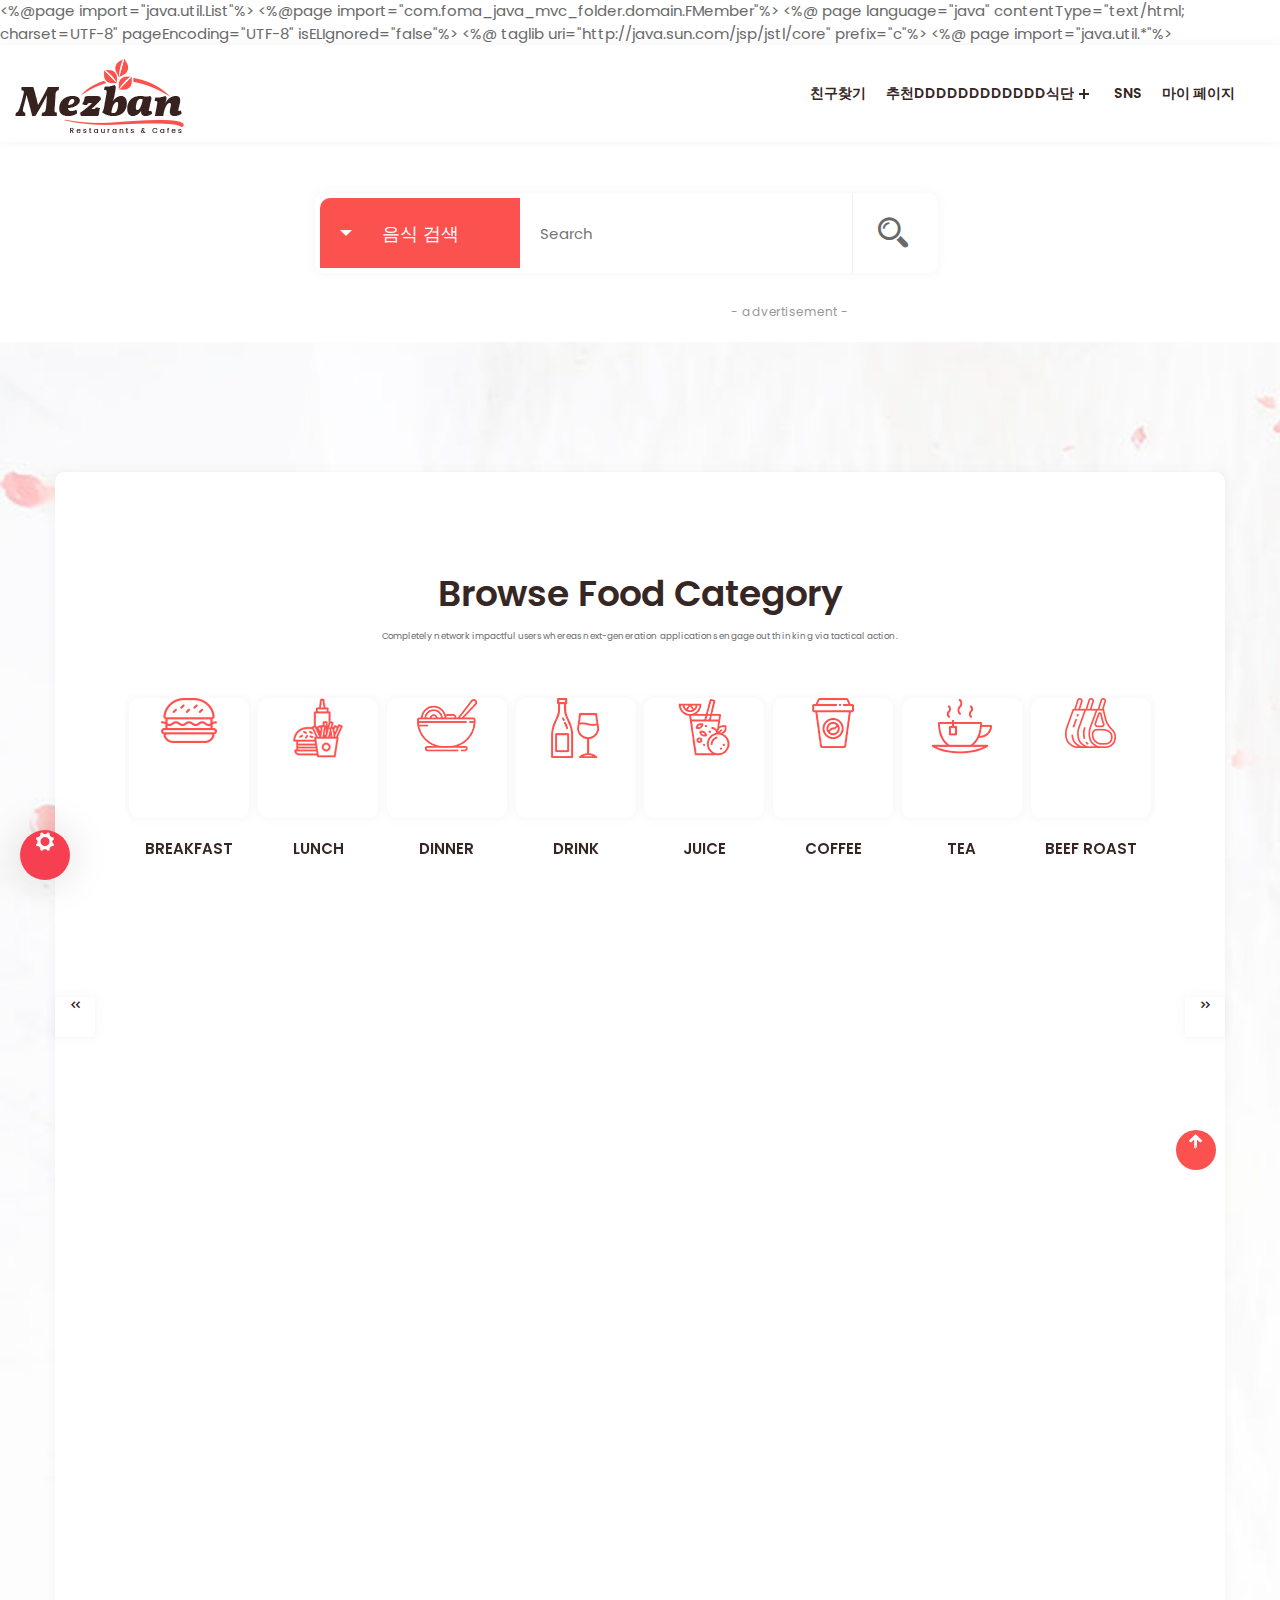
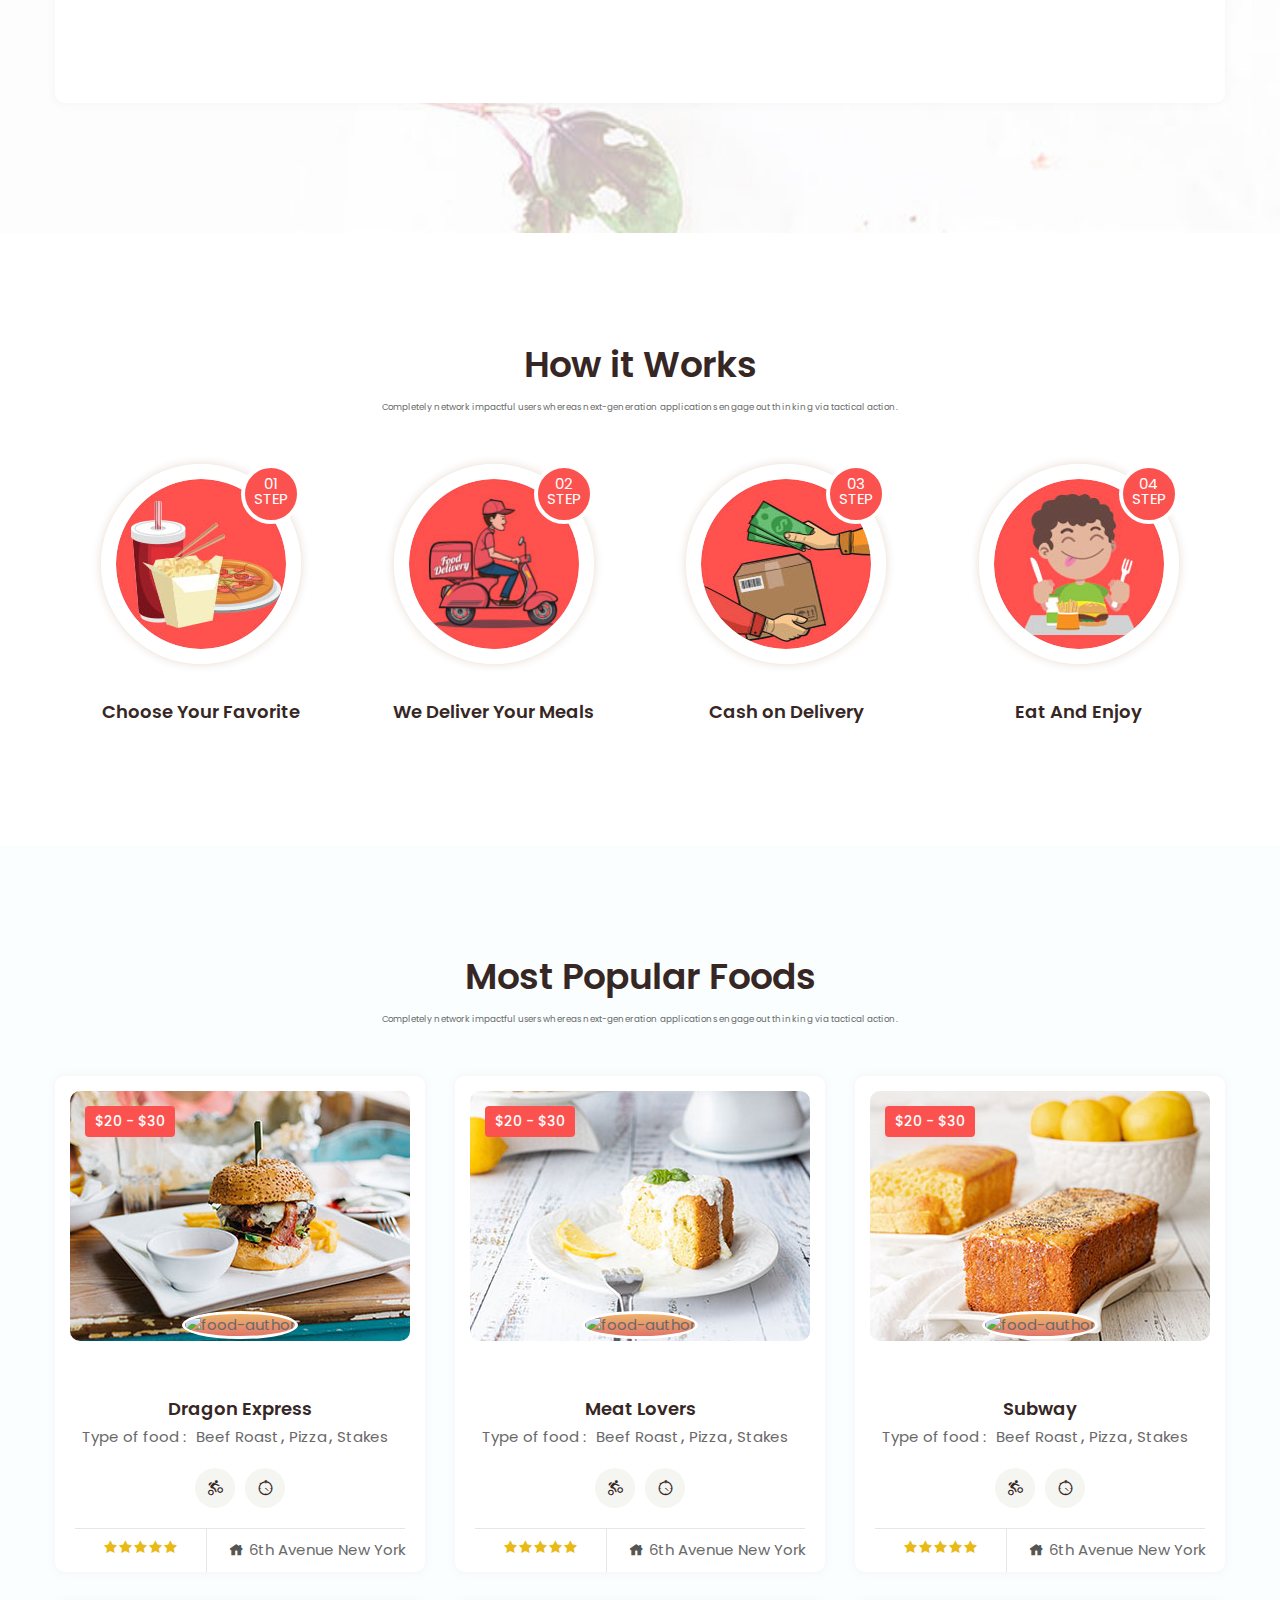
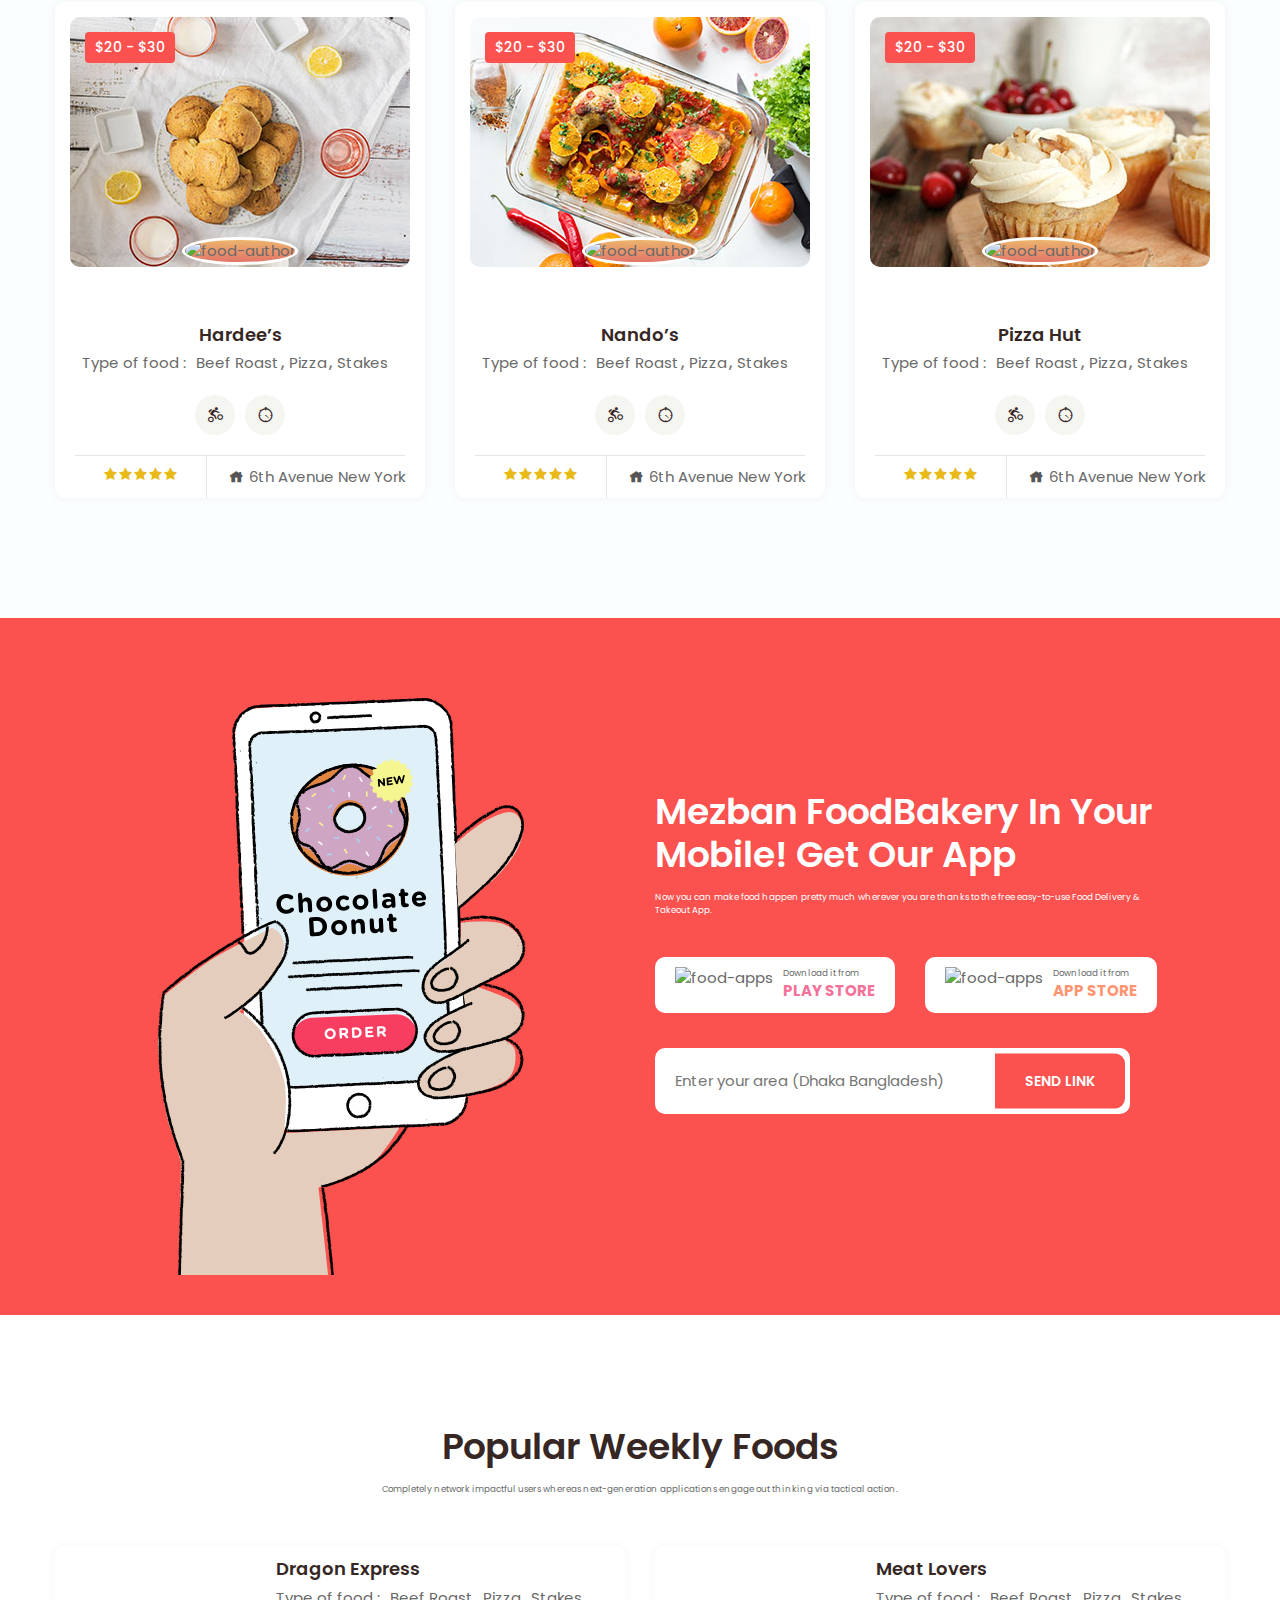
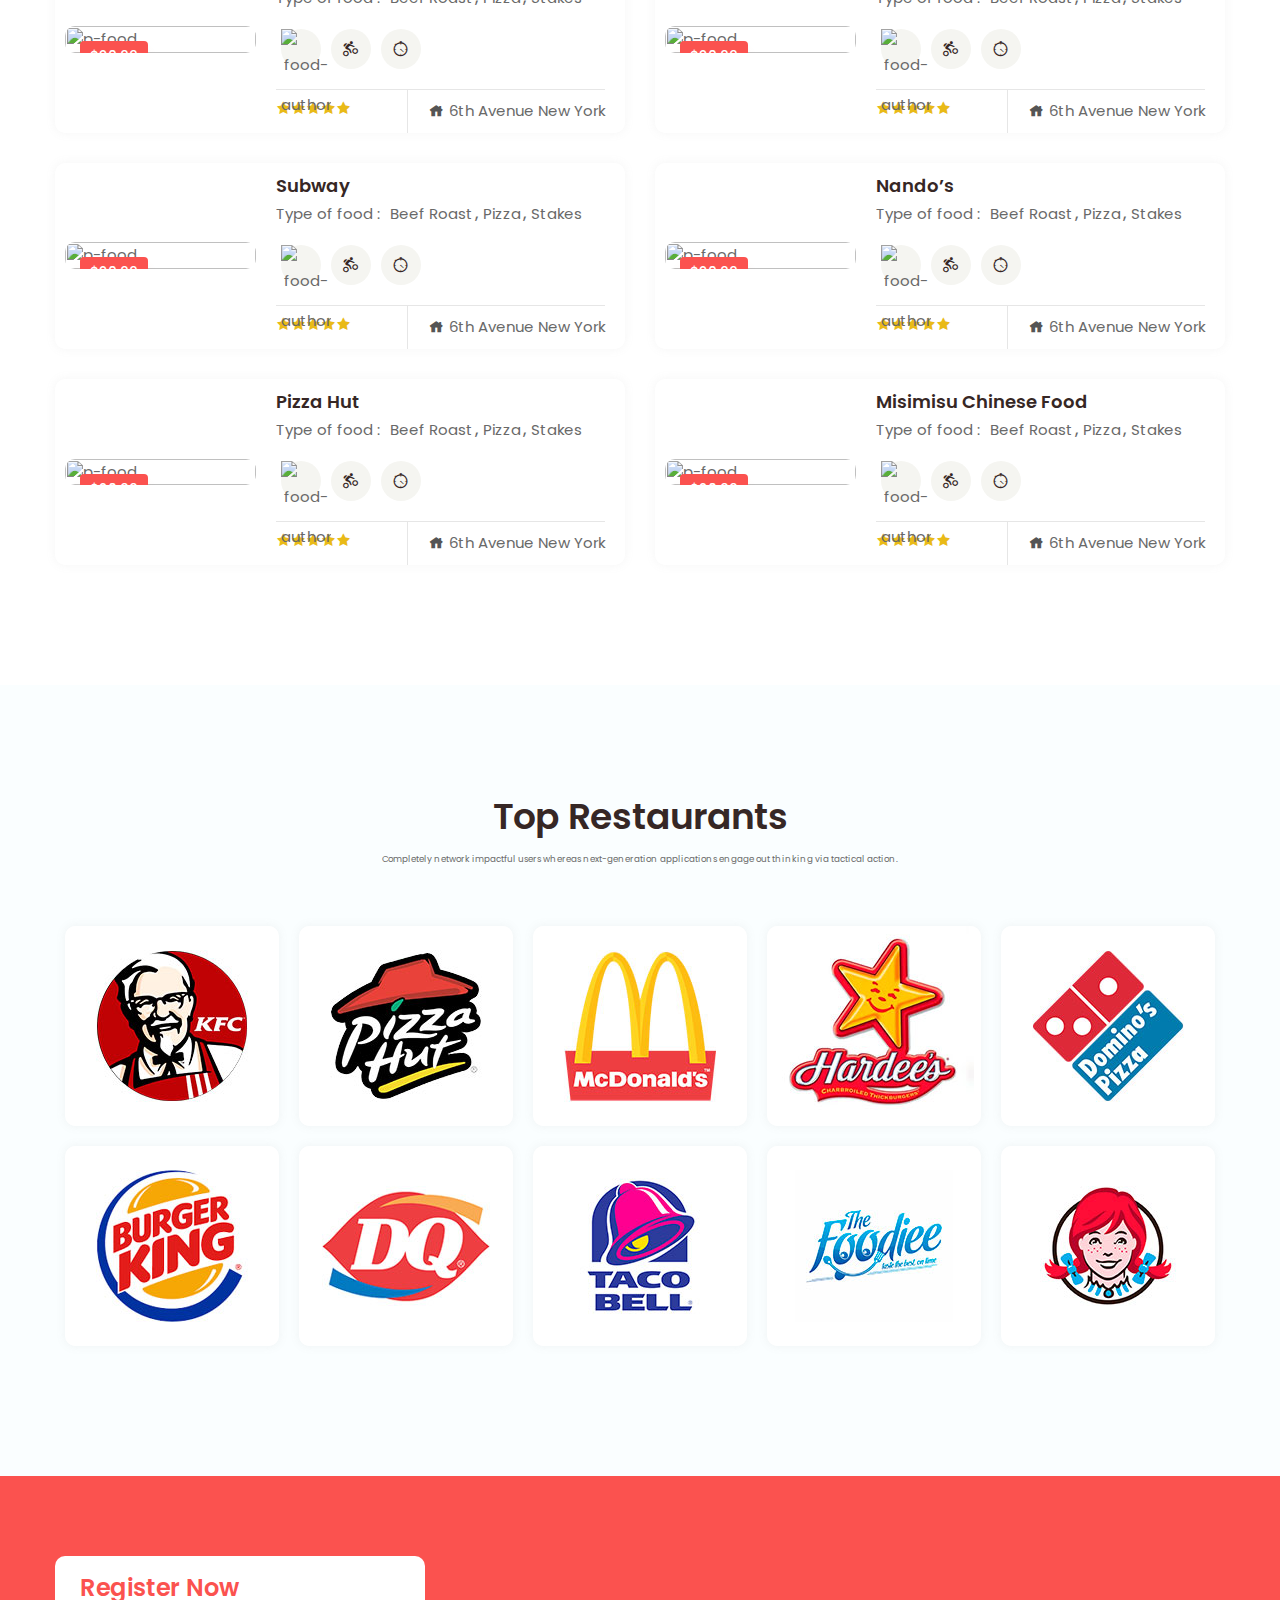
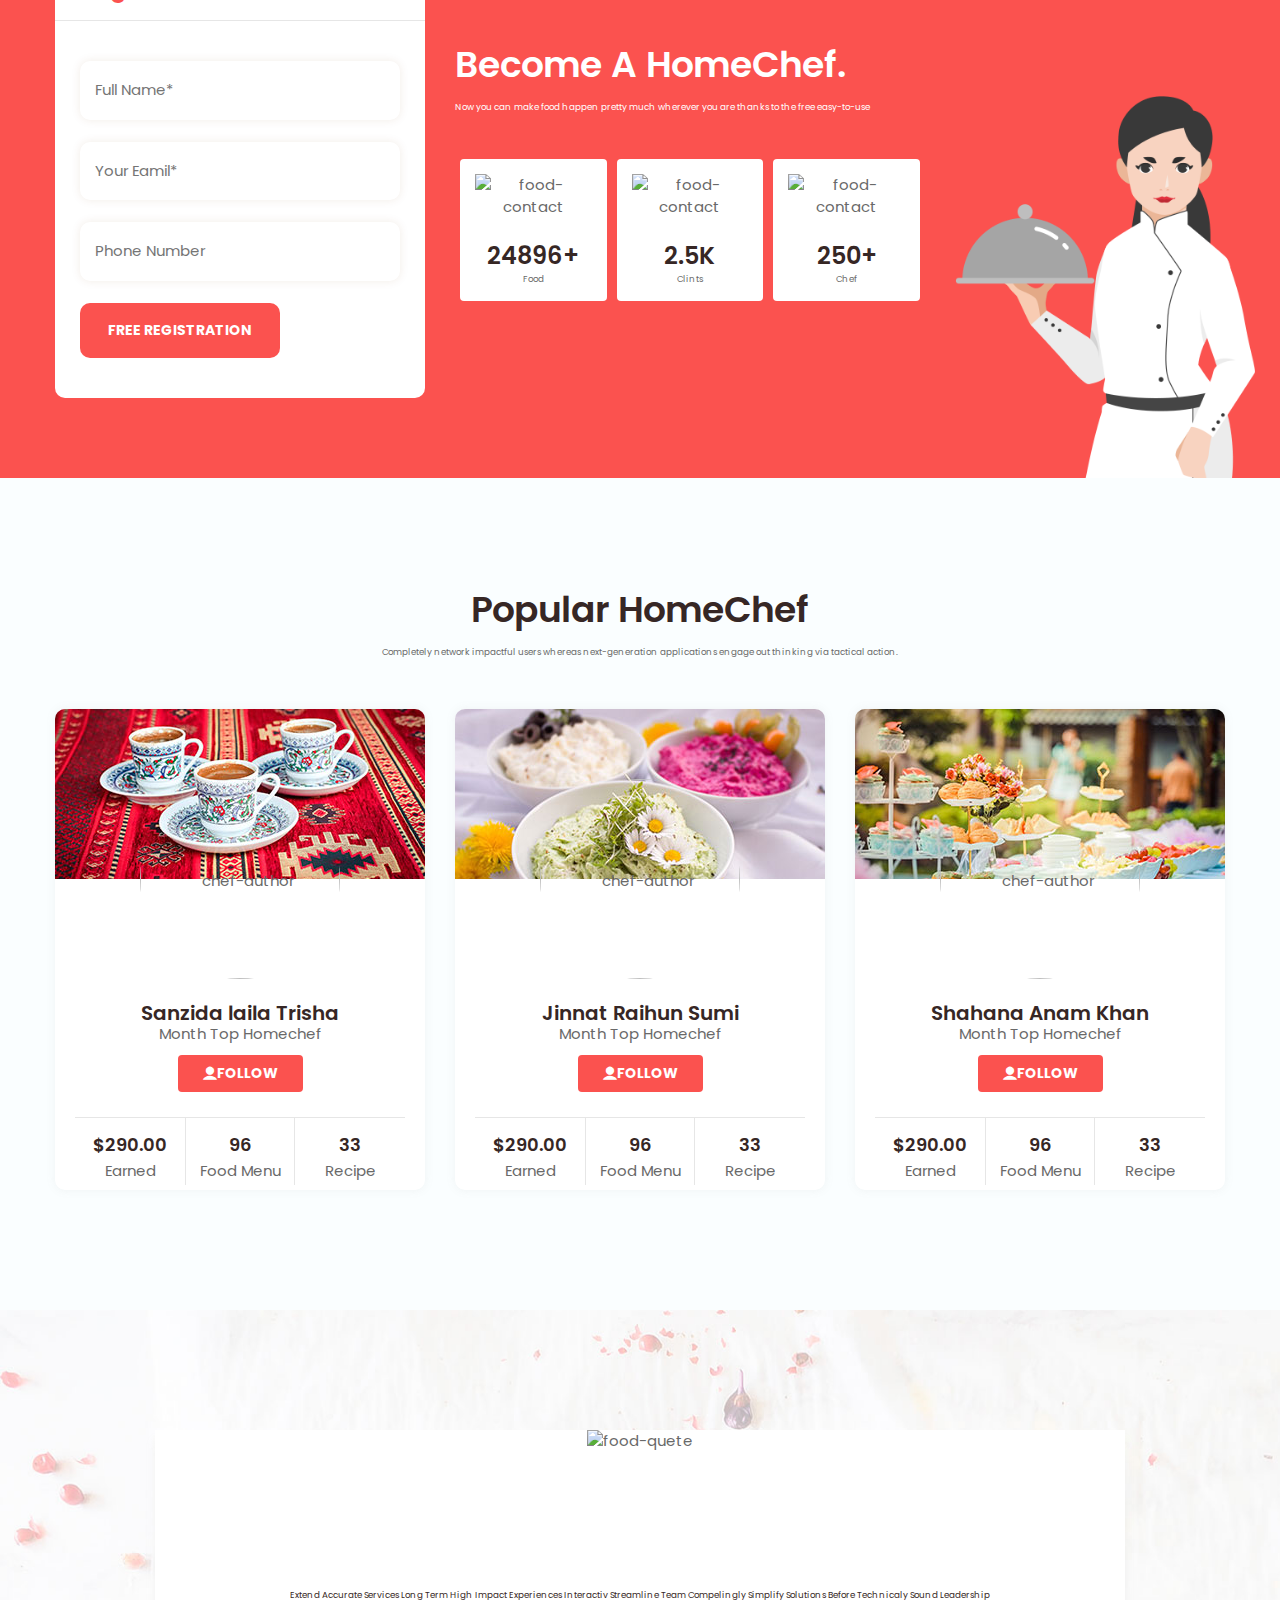
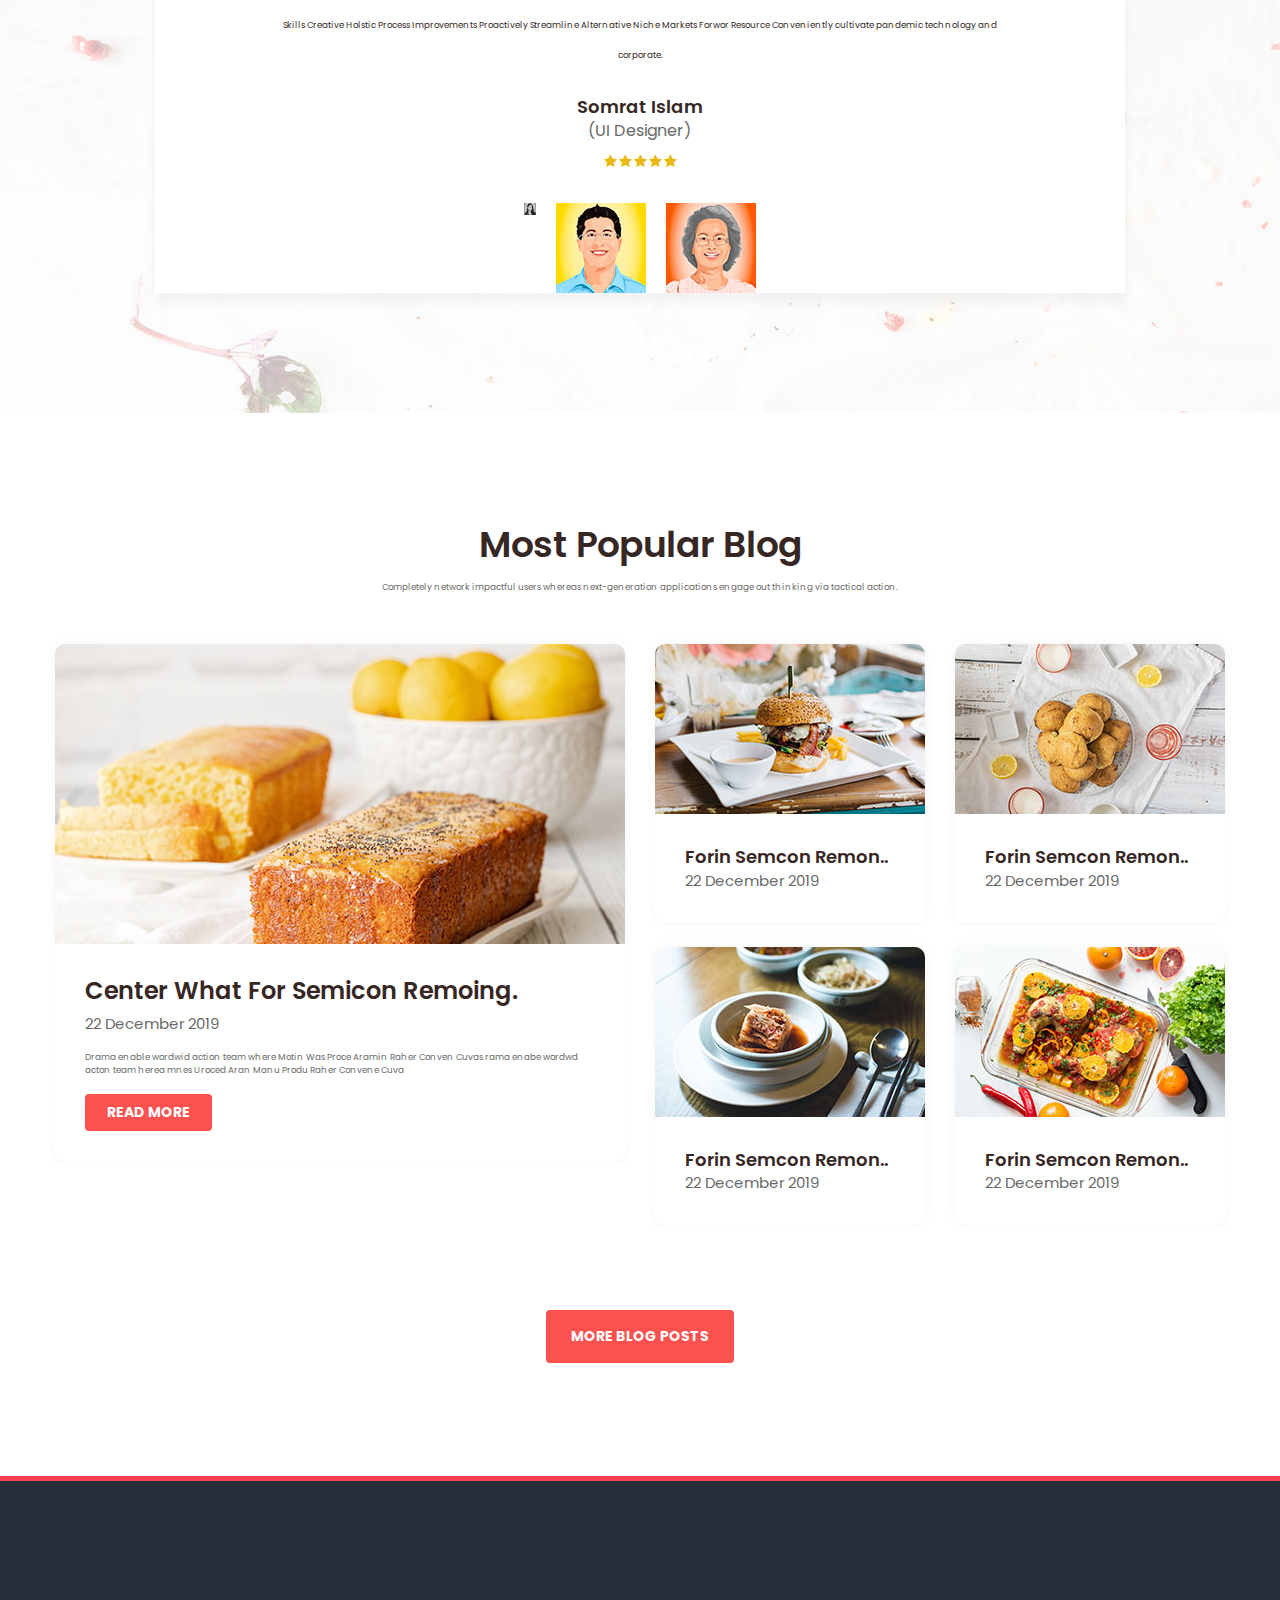
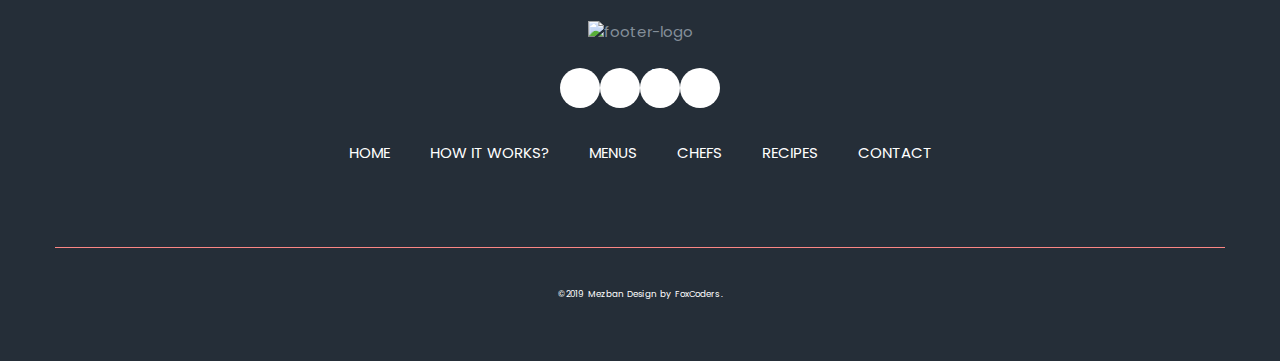
==== commit 683ce843: "2022-0907" ====
--- a/foma_maven/src/main/webapp/template/test1_foodblog/index.html
+++ b/foma_maven/src/main/webapp/template/test1_foodblog/index.html
@@ -1,44 +1,51 @@
+<%@page import="java.util.List"%>
+<%@page import="com.foma_java_mvc_folder.domain.FMember"%>
+<%@ page language="java" contentType="text/html; charset=UTF-8"
+	pageEncoding="UTF-8" isELIgnored="false"%>
+<%@ taglib uri="http://java.sun.com/jsp/jstl/core" prefix="c"%>
+     <%@ page import="java.util.*"%>
 <!DOCTYPE html>
 <html lang="en">
 
-<head>
-  <meta charset="UTF-8">
-  <meta name="viewport" content="width=device-width, initial-scale=1.0">
-  <meta http-equiv="X-UA-Compatible" content="ie=edge"><!-- favicon -->
-  <meta name="description" content="Magz is a HTML5 & CSS3 magazine template is based on Bootstrap 3.">
-			<meta name="author" content="Kodinger">
-			<meta name="keyword" content="magz, html5, css3, template, magazine template">
-			<!-- Shareable -->
-			<meta property="og:title" content="HTML5 & CSS3 magazine template is based on Bootstrap 3" />
-			<meta property="og:type" content="article" />
-			<meta property="og:url" content="http://github.com/nauvalazhar/Magz" />
-			<meta property="og:image" content="https://raw.githubusercontent.com/nauvalazhar/Magz/master/images/preview.png" />
-			<title>Magz &mdash; Responsive HTML5 &amp; CSS3 Magazine Template</title>
-			<!-- Bootstrap -->
-			<link rel="stylesheet" href="scripts/bootstrap/bootstrap.min.css">
-			<!-- IonIcons -->
-			<link rel="stylesheet" href="scripts/ionicons/css/ionicons.min.css">
-			<!-- Toast -->
-			<link rel="stylesheet" href="scripts/toast/jquery.toast.min.css">
-			<!-- OwlCarousel -->
-			<link rel="stylesheet" href="scripts/owlcarousel/dist/assets/owl.carousel.min.css">
-			<link rel="stylesheet" href="scripts/owlcarousel/dist/assets/owl.theme.default.min.css">
-			<!-- Magnific Popup -->
-			<link rel="stylesheet" href="scripts/magnific-popup/dist/magnific-popup.css">
-			<link rel="stylesheet" href="scripts/sweetalert/dist/sweetalert.css">
-			<!-- Custom style -->
-			<link rel="stylesheet" href="css/style.css">
-			<link rel="stylesheet" href="css/skins/all.css">
-			<link rel="stylesheet" href="css/demo.css">
-  <link rel="shortcut icon" href="assets/images/favicon.png" type="image/png"><!-- animate scss -->
-  <link rel="stylesheet" href="assets/css/animate.css"><!-- bootstarp css -->
-  <link rel="stylesheet" href="assets/css/bootstrap.min.css"><!-- icofont -->
-  <link rel="stylesheet" href="assets/css/icofont.min.css"><!-- lightcase css -->
-  <link rel="stylesheet" href="assets/css/lightcase.css"><!-- swiper css -->
-  <link rel="stylesheet" href="assets/css/swiper.min.css"><!-- custom scss -->
-  <link rel="stylesheet" href="assets/css/style.css">
-  <title>Mezban - Food & Resturent HTML Template</title>
-</head>
+  <head>
+    <meta charset="UTF-8">
+    <meta name="viewport" content="width=device-width, initial-scale=1.0">
+    <meta http-equiv="X-UA-Compatible" content="ie=edge"><!-- favicon -->
+    <meta name="description" content="Magz is a HTML5 & CSS3 magazine template is based on Bootstrap 3.">
+           <meta name="author" content="Kodinger">
+           <meta name="keyword" content="magz, html5, css3, template, magazine template">
+           <!-- Shareable -->
+           <meta property="og:title" content="HTML5 & CSS3 magazine template is based on Bootstrap 3" />
+           <meta property="og:type" content="article" />
+           <meta property="og:url" content="http://github.com/nauvalazhar/Magz" />
+           <meta property="og:image" content="https://raw.githubusercontent.com/nauvalazhar/Magz/master/images/preview.png" />
+           <title>Magz &mdash; Responsive HTML5 &amp; CSS3 Magazine Template</title>
+           <!-- Bootstrap -->
+           <link rel="stylesheet" href="scripts/bootstrap/bootstrap.min.css">
+           <!-- IonIcons -->
+           <link rel="stylesheet" href="scripts/ionicons/css/ionicons.min.css">
+           <!-- Toast -->
+           <link rel="stylesheet" href="scripts/toast/jquery.toast.min.css">
+           <!-- OwlCarousel -->
+           <link rel="stylesheet" href="scripts/owlcarousel/dist/assets/owl.carousel.min.css">
+           <link rel="stylesheet" href="scripts/owlcarousel/dist/assets/owl.theme.default.min.css">
+           <!-- Magnific Popup -->
+           <link rel="stylesheet" href="scripts/magnific-popup/dist/magnific-popup.css">
+           <link rel="stylesheet" href="scripts/sweetalert/dist/sweetalert.css">
+           <!-- Custom style -->
+           <link rel="stylesheet" href="css/style.css">
+           <link rel="stylesheet" href="css/skins/all.css">
+           <link rel="stylesheet" href="css/demo.css">
+    <link rel="shortcut icon" href="assets/images/favicon.png" type="image/png"><!-- animate scss -->
+    <link rel="stylesheet" href="assets/css/animate.css"><!-- bootstarp css -->
+    <link rel="stylesheet" href="assets/css/bootstrap.min.css"><!-- icofont -->
+    <link rel="stylesheet" href="assets/css/icofont.min.css"><!-- lightcase css -->
+    <link rel="stylesheet" href="assets/css/lightcase.css"><!-- swiper css -->
+    <link rel="stylesheet" href="assets/css/swiper.min.css"><!-- custom scss -->
+    <link rel="stylesheet" href="assets/css/style.css">
+    <title>Mezban - Food & Resturent HTML Template</title>
+  </head>
+  
 
 <body>
   <!-- preloader -->
@@ -67,7 +74,7 @@
               <ul>
                 <li><a class="active" href="index.html">Home Page One</a></li>
                 <li><a href="index-2.html">Home Page Two</a></li>
-                <li><a href="index-3.html">Home Page Three</a></li>
+                <li><a href="index-3.html">Home adsdPage Three</a></li>
                 <li><a href="index-4.html">Home Page Four</a></li>
               </ul>
             </li>
@@ -122,997 +129,69 @@
         <div class="logo"><a href="index.html"><img src="assets/images/logo/01.png" alt="logo"></a></div>
         <div class="main-menu">
           <ul>
-            <li><a class="active" href="#0">Home</a>
+            
+            <li><a href="about.html">친구찾기</a></li>
+            <li><a href="#0">추천dddddddddddd식단</a>
               <ul>
-                <li><a class="active" href="index.html">Home Page One</a></li>
-                <li><a href="index-2.html">Home Page Two</a></li>
-                <li><a href="index-3.html">Home Page Three</a></li>
-                <li><a href="index-4.html">Home Page Four</a></li>
+                
+                <li><a href="recepi-single.html">지병에 따른 추천</a></li>
+                <li><a href="404.html">음식 분류별 추천</a></li>
               </ul>
+              <li><a href="about.html">SNS</a></li>
             </li>
-            <li><a href="about.html">About</a></li>
-            <li><a href="#0">Pages</a>
-              <ul>
-                <li><a href="#0">Category</a>
-                  <ul>
-                    <li><a href="food-menu.html">Food Category</a></li>
-                    <li><a href="menu-card.html">Category style 1</a></li>
-                    <li><a href="menu-card-2.html">Category style 2</a></li>
-                  </ul>
-                </li>
-                <li><a href="#0">Chef</a>
-                  <ul>
-                    <li><a href="homechef.html">Home Chef</a></li>
-                    <li><a href="homechef-single.html">Home Chef Single</a></li>
-                  </ul>
-                </li>
-                <li><a href="recepi-single.html">Single Recipe</a></li>
-                <li><a href="404.html">404 Page</a></li>
-                <li><a href="coming-soon.html">Coming Soon Page</a></li>
-              </ul>
-            </li>
-            <li><a href="#0">Blog</a>
-              <ul>
-                <li><a href="blog.html">Blog</a></li>
-                <li><a href="blog-single.html">Blog Single</a></li>
-              </ul>
-            </li>
-            <li><a href="#0">Shop</a>
-              <ul>
-                <li><a href="shop-page.html">Shop Page</a></li>
-                <li><a href="shop-single.html">Shop Single style-1</a></li>
-                <li><a href="shop-single-2.html">Shop Single style-2</a></li>
-                <li><a href="cart-page.html">Cart Page</a></li>
-              </ul>
-            </li>
-            <li><a href="contact-us.html">Contact</a></li>
+            <li><a href="contact-us.jsp">마이 페이지</a></li>
           </ul>
         </div>
-        <div class="author-option">
-          <div class="author-area">
-            <div class="city-lang"><img src="assets/images/header/01.png" alt="city-lang"><select name="lang" id="lang">
-                <option value="1">ENG</option>
-                <option value="2">BAN</option>
-                <option value="3">ESP</option>
-              </select></div>
-            <div class="cart-option"><img src="assets/images/header/cart.png" alt="shop-cart">
-              <div class="count-item">04</div>
-              <div class="cart-content">
-                <div class="cart-title">
-                  <div class="add-item">4 Items Added</div>
-                  <div class="list-close"><a href="#">Close</a></div>
-                </div>
-                <div class="cart-scr scrollbar">
-                  <div class="cart-con-item">
-                    <div class="cart-item">
-                      <div class="cart-inner">
-                        <div class="cart-top">
-                          <div class="thumb"><a href="#"><img src="assets/images/popular-food/01.jpg" alt=""></a></div>
-                          <div class="content"><a href="#">Split Remedy Split End Shampoo</a></div>
-                          <div class="remove-btn"><a href="#"><i class="icofont-close"></i></a></div>
-                        </div>
-                        <div class="cart-bottom">
-                          <div class="sing-price">Tk. 140</div>
-                          <div class="cart-plus-minus">
-                            <div class="dec qtybutton">-</div>
-                            <div class="dec qtybutton">-</div><input class="cart-plus-minus-box" type="text"
-                              name="qtybutton" value="1">
-                            <div class="inc qtybutton">+</div>
-                            <div class="inc qtybutton">+</div>
-                          </div>
-                          <div class="total-price">Tk. 280.00</div>
-                        </div>
-                      </div>
-                    </div>
-                    <div class="cart-item">
-                      <div class="cart-inner">
-                        <div class="cart-top">
-                          <div class="thumb"><a href="#"><img src="assets/images/popular-food/02.jpg" alt=""></a></div>
-                          <div class="content"><a href="#">Split Remedy Split End Shampoo</a></div>
-                          <div class="remove-btn"><a href="#"><i class="icofont-close"></i></a></div>
-                        </div>
-                        <div class="cart-bottom">
-                          <div class="sing-price">Tk. 140</div>
-                          <div class="cart-plus-minus">
-                            <div class="dec qtybutton">-</div>
-                            <div class="dec qtybutton">-</div><input class="cart-plus-minus-box" type="text"
-                              name="qtybutton" value="1">
-                            <div class="inc qtybutton">+</div>
-                            <div class="inc qtybutton">+</div>
-                          </div>
-                          <div class="total-price">Tk. 280.00</div>
-                        </div>
-                      </div>
-                    </div>
-                    <div class="cart-item">
-                      <div class="cart-inner">
-                        <div class="cart-top">
-                          <div class="thumb"><a href="#"><img src="assets/images/popular-food/03.jpg" alt=""></a></div>
-                          <div class="content"><a href="#">Split Remedy Split End Shampoo</a></div>
-                          <div class="remove-btn"><a href="#"><i class="icofont-close"></i></a></div>
-                        </div>
-                        <div class="cart-bottom">
-                          <div class="sing-price">Tk. 140</div>
-                          <div class="cart-plus-minus">
-                            <div class="dec qtybutton">-</div>
-                            <div class="dec qtybutton">-</div><input class="cart-plus-minus-box" type="text"
-                              name="qtybutton" value="1">
-                            <div class="inc qtybutton">+</div>
-                            <div class="inc qtybutton">+</div>
-                          </div>
-                          <div class="total-price">Tk. 280.00</div>
-                        </div>
-                      </div>
-                    </div>
-                    <div class="cart-item">
-                      <div class="cart-inner">
-                        <div class="cart-top">
-                          <div class="thumb"><a href="#"><img src="assets/images/popular-food/04.jpg" alt=""></a></div>
-                          <div class="content"><a href="#">Split Remedy Split End Shampoo</a></div>
-                          <div class="remove-btn"><a href="#"><i class="icofont-close"></i></a></div>
-                        </div>
-                        <div class="cart-bottom">
-                          <div class="sing-price">Tk. 140</div>
-                          <div class="cart-plus-minus">
-                            <div class="dec qtybutton">-</div>
-                            <div class="dec qtybutton">-</div><input class="cart-plus-minus-box" type="text"
-                              name="qtybutton" value="1">
-                            <div class="inc qtybutton">+</div>
-                            <div class="inc qtybutton">+</div>
-                          </div>
-                          <div class="total-price">Tk. 280.00</div>
-                        </div>
-                      </div>
-                    </div>
-                  </div>
-                </div>
-                <div class="cart-scr-bottom">
-                  <ul>
-                    <li>
-                      <div class="title">Subtotal</div>
-                      <div class="price">Tk. 1045.00</div>
-                    </li>
-                    <li>
-                      <div class="title">Shipping</div>
-                      <div class="price">Tk. 40.00</div>
-                    </li>
-                    <li>
-                      <div class="title">Cart Total</div>
-                      <div class="price">Tk. 1085.00</div>
-                    </li>
-                  </ul><a href="#" class="food-btn"><span>Place Order</span></a>
-                </div>
-              </div>
-            </div>
-            <div class="author-account">
-              <div class="author-icon"><img src="assets/images/chef/author/08.jpg" alt="author"></div>
-              <div class="author-select"><select name="author-select" id="author-select">
-                  <option value="1">My Account</option>
-                  <option value="2">Log Out</option>
-                </select></div>
+       
+         
+                
             </div>
           </div>
         </div>
       </div>
     </div>
   </header><!-- header section ending -->
-  <section class="home">
-			<div class="container">
-				<div class="row">
-					<div class="col-md-8 col-sm-12 col-xs-12">
-						<div class="headline">
-							<div class="nav" id="headline-nav">
-								<a class="left carousel-control" role="button" data-slide="prev">
-									<span class="ion-ios-arrow-left" aria-hidden="true"></span>
-									<span class="sr-only">Previous</span>
-								</a>
-								<a class="right carousel-control" role="button" data-slide="next">
-									<span class="ion-ios-arrow-right" aria-hidden="true"></span>
-									<span class="sr-only">Next</span>
-								</a>
-							</div>
-							<div class="owl-carousel owl-theme" id="headline">							
-								<div class="item">
-									<a href="#"><div class="badge">Tip!</div> Vestibulum ante ipsum primis in faucibus orci</a>
-								</div>
-								<div class="item">
-									<a href="#">Ut rutrum sodales mauris ut suscipit</a>
-								</div>
-							</div>
-						</div>
-						<div class="owl-carousel owl-theme slide" id="featured">
-							<div class="item">
-								<article class="featured">
-									<div class="overlay"></div>
-									<figure>
-										<img src="images/news/img04.jpg" alt="Sample Article">
-									</figure>
-									<div class="details">
-										<div class="category"><a href="category.html">Computer</a></div>
-										<h1><a href="single.html">Phasellus iaculis quam sed est elementum vel ornare ligula venenatis</a></h1>
-										<div class="time">December 26, 2016</div>
-									</div>
-								</article>
-							</div>
-							<div class="item">
-								<article class="featured">
-									<div class="overlay"></div>
-									<figure>
-										<img src="images/news/img14.jpg" alt="Sample Article">
-									</figure>
-									<div class="details">
-										<div class="category"><a href="category.html">Travel</a></div>
-										<h1><a href="single.html">Class aptent taciti sociosqu ad litora torquent per conubia nostra</a></h1>
-										<div class="time">December 10, 2016</div>
-									</div>
-								</article>
-							</div>
-							<div class="item">
-								<article class="featured">
-									<div class="overlay"></div>
-									<figure>
-										<img src="images/news/img13.jpg" alt="Sample Article">
-									</figure>
-									<div class="details">
-										<div class="category"><a href="category.html">International</a></div>
-										<h1><a href="single.html">Maecenas accumsan tortor ut velit pharetra mollis</a></h1>
-										<div class="time">October 12, 2016</div>
-									</div>
-								</article>
-							</div>
-							<div class="item">
-								<article class="featured">
-									<div class="overlay"></div>
-									<figure>
-										<img src="images/news/img05.jpg" alt="Sample Article">
-									</figure>
-									<div class="details">
-										<div class="category"><a href="category.html">Lifestyle</a></div>
-										<h1><a href="single.html">Mauris elementum libero at pharetra auctor Fusce ullamcorper elit</a></h1>
-										<div class="time">November 27, 2016</div>
-									</div>
-								</article>
-							</div>
-						</div>
-						<div class="line">
-							<div>Latest News</div>
-						</div>
-						<div class="row">
-							<div class="col-md-6 col-sm-6 col-xs-12">
-								<div class="row">
-									<article class="article col-md-12">
-										<div class="inner">
-											<figure>
-												<a href="single.html">
-													<img src="images/news/img10.jpg" alt="Sample Article">
-												</a>
-											</figure>
-											<div class="padding">
-												<div class="detail">
-													<div class="time">December 10, 2016</div>
-													<div class="category"><a href="category.html">Healthy</a></div>
-												</div>
-												<h2><a href="single.html">Duis aute irure dolor in reprehenderit in voluptate</a></h2>
-												<p>Lorem ipsum dolor sit amet, consectetur adipiscing elit, sed do eiusmod tempor incididunt ut labore et dolore magna aliqua. Ut enim ad minim veniam.</p>
-												<footer>
-													<a href="#" class="love"><i class="ion-android-favorite-outline"></i> <div>1263</div></a>
-													<a class="btn btn-primary more" href="single.html">
-														<div>More</div>
-														<div><i class="ion-ios-arrow-thin-right"></i></div>
-													</a>
-												</footer>
-											</div>
-										</div>
-									</article>
-									<article class="article col-md-12">
-										<div class="inner">
-											<figure>
-												<a href="single.html">
-													<img src="images/news/img06.jpg" alt="Sample Article">
-												</a>
-											</figure>
-											<div class="padding">
-												<div class="detail">
-													<div class="time">December 22, 2016</div>
-													<div class="category"><a href="category.html">Healthy</a></div>
-												</div>
-												<h2><a href="single.html">Exercitation ullamco laboris nisi ut aliquip</a></h2>
-												<p>Maecenas accumsan tortor ut velit pharetra mollis. Proin eu nisl et arcu iaculis placerat sollicitudin ut est. In fringilla dui dui.</p>
-												<footer>
-													<a href="#" class="love"><i class="ion-android-favorite-outline"></i> <div>327</div></a>
-													<a class="btn btn-primary more" href="single.html">
-														<div>More</div>
-														<div><i class="ion-ios-arrow-thin-right"></i></div>
-													</a>
-												</footer>
-											</div>
-										</div>
-									</article>
-								</div>
-							</div>
-							<div class="col-md-6 col-sm-6 col-xs-12">
-								<div class="row">
-									<article class="article col-md-12">
-										<div class="inner">
-											<figure>                                
-												<a href="single.html">
-													<img src="images/news/img05.jpg" alt="Sample Article">
-												</a>
-											</figure>
-											<div class="padding">
-												<div class="detail">
-													<div class="time">December 09, 2016</div>
-													<div class="category"><a href="category.html">Lifestyle</a></div>
-												</div>
-												<h2><a href="single.html">Mauris elementum libero at pharetra auctor</a></h2>
-												<p>Vivamus in efficitur mi. Nullam semper justo ut elit lacinia lacinia. Class aptent taciti sociosqu ad litora torquent per conubia nostra.</p>
-												<footer>
-													<a href="#" class="love"><i class="ion-android-favorite-outline"></i> <div>1083</div></a>
-													<a class="btn btn-primary more" href="single.html">
-														<div>More</div>
-														<div><i class="ion-ios-arrow-thin-right"></i></div>
-													</a>
-												</footer>
-											</div>
-										</div>
-									</article>
-									<article class="article col-md-12">
-										<div class="inner">
-											<figure>
-												<a href="single.html">
-													<img src="images/news/img07.jpg" alt="Sample Article">
-												</a>
-											</figure>
-											<div class="padding">
-												<div class="detail">
-													<div class="time">December 21, 2016</div>
-													<div class="category"><a href="category.html">Sport</a></div>
-												</div>
-												<h2><a href="single.html">Sed do eiusmod tempor incididunt ut labore</a></h2>
-												<p>Pellentesque habitant morbi tristique senectus et netus et malesuada fames ac turpis egestas. Mauris elementum libero at pharetra auctor.</p>
-												<footer>
-													<a href="#" class="love"><i class="ion-android-favorite-outline"></i> <div>980</div></a>
-													<a class="btn btn-primary more" href="single.html">
-														<div>More</div>
-														<div><i class="ion-ios-arrow-thin-right"></i></div>
-													</a>
-												</footer>
-											</div>
-										</div>
-									</article>
-								</div>
-							</div>
-						</div>
-						<div class="banner">
-							<a href="#">
-								<img src="images/ads.png" alt="Sample Article">
-							</a>
-						</div>
-						<div class="line transparent little"></div>
-						<div class="row">
-							<div class="col-md-6 col-sm-6 trending-tags">
-								<h1 class="title-col">Trending Tags</h1>
-								<div class="body-col">
-									<ol class="tags-list">
-										<li><a href="#">HTML5</a></li>
-										<li><a href="#">CSS3</a></li>
-										<li><a href="#">JavaScript</a></li>
-										<li><a href="#">jQuery</a></li>
-										<li><a href="#">Bootstrap</a></li>
-										<li><a href="#">Responsive</a></li>
-										<li><a href="#">AuteIrure</a></li>
-										<li><a href="#">Voluptate</a></li>
-										<li><a href="#">Veit</a></li>
-										<li><a href="#">Reprehenderit</a></li>
-									</ol>
-								</div>
-							</div>
-							<div class="col-md-6 col-sm-6">
-								<h1 class="title-col">
-									Hot News
-									<div class="carousel-nav" id="hot-news-nav">
-										<div class="prev">
-											<i class="ion-ios-arrow-left"></i>
-										</div>
-										<div class="next">
-											<i class="ion-ios-arrow-right"></i>
-										</div>
-									</div>
-								</h1>
-								<div class="body-col vertical-slider" data-max="4" data-nav="#hot-news-nav" data-item="article">
-									<article class="article-mini">
-										<div class="inner">
-											<figure>
-												<a href="single.html">
-													<img src="images/news/img09.jpg" alt="Sample Article">
-												</a>
-											</figure>
-											<div class="padding">
-												<h1><a href="single.html">Duis aute irure dolor in reprehenderit in voluptate velit</a></h1>
-												<div class="detail">
-													<div class="category"><a href="category.html">Lifestyle</a></div>
-													<div class="time">December 22, 2016</div>
-												</div>
-											</div>
-										</div>
-									</article>
-									<article class="article-mini">
-										<div class="inner">
-											<figure>
-												<a href="single.html">
-													<img src="images/news/img01.jpg" alt="Sample Article">
-												</a>
-											</figure>
-											<div class="padding">
-												<h1><a href="single.html">Duis aute irure dolor in reprehenderit in voluptate velit</a></h1>
-												<div class="detail">
-													<div class="category"><a href="category.html">Lifestyle</a></div>
-													<div class="time">December 22, 2016</div>
-												</div>
-											</div>
-										</div>
-									</article>
-									<article class="article-mini">
-										<div class="inner">
-											<figure>
-												<a href="single.html">
-													<img src="images/news/img05.jpg" alt="Sample Article">
-												</a>
-											</figure>
-											<div class="padding">
-												<h1><a href="single.html">Duis aute irure dolor in reprehenderit in voluptate velit</a></h1>
-												<div class="detail">
-													<div class="category"><a href="category.html">Lifestyle</a></div>
-													<div class="time">December 22, 2016</div>
-												</div>
-											</div>
-										</div>
-									</article>
-									<article class="article-mini">
-										<div class="inner">
-											<figure>
-												<a href="single.html">
-													<img src="images/news/img02.jpg" alt="Sample Article">
-												</a>
-											</figure>
-											<div class="padding">
-												<h1><a href="single.html">Fusce ullamcorper elit at felis cursus suscipit</a></h1>
-												<div class="detail">
-													<div class="category"><a href="category.html">Travel</a></div>
-													<div class="time">December 21, 2016</div>
-												</div>
-											</div>
-										</div>
-									</article>
-									<article class="article-mini">
-										<div class="inner">
-											<figure>
-												<a href="single.html">
-													<img src="images/news/img13.jpg" alt="Sample Article">
-												</a>
-											</figure>
-											<div class="padding">
-												<h1><a href="single.html">Duis aute irure dolor in reprehenderit in voluptate velit</a></h1>
-												<div class="detail">
-													<div class="category"><a href="category.html">International</a></div>
-													<div class="time">December 20, 2016</div>
-												</div>
-											</div>
-										</div>
-									</article>
-									<article class="article-mini">
-										<div class="inner">
-											<figure>
-												<a href="single.html">
-													<img src="images/news/img08.jpg" alt="Sample Article">
-												</a>
-											</figure>
-											<div class="padding">
-												<h1><a href="single.html">Aliquam et metus convallis tincidunt velit ut rhoncus dolor</a></h1>
-												<div class="detail">
-													<div class="category"><a href="category.html">Computer</a></div>
-													<div class="time">December 19, 2016</div>
-												</div>
-											</div>
-										</div>
-									</article>
-								</div>
-							</div>
-						</div>
-						<div class="line top">
-							<div>Just Another News</div>
-						</div>
-						<div class="row">
-							<article class="col-md-12 article-list">
-								<div class="inner">
-									<figure>
-										<a href="single.html">
-											<img src="images/news/img11.jpg" alt="Sample Article">
-										</a>
-									</figure>
-									<div class="details">
-										<div class="detail">
-											<div class="category">
-												<a href="#">Film</a>
-											</div>
-											<div class="time">December 19, 2016</div>
-										</div>
-										<h1><a href="single.html">Donec consequat arcu at ultrices sodales quam erat aliquet diam</a></h1>
-										<p>
-										Donec consequat, arcu at ultrices sodales, quam erat aliquet diam, sit amet interdum libero nunc accumsan nisi.
-										</p>
-										<footer>
-											<a href="#" class="love"><i class="ion-android-favorite-outline"></i> <div>273</div></a>
-											<a class="btn btn-primary more" href="single.html">
-												<div>More</div>
-												<div><i class="ion-ios-arrow-thin-right"></i></div>
-											</a>
-										</footer>
-									</div>
-								</div>
-							</article>
-							<article class="col-md-12 article-list">
-								<div class="inner">
-									<div class="badge">
-										Sponsored
-									</div>
-									<figure>
-										<a href="single.html">
-											<img src="images/news/img02.jpg" alt="Sample Article">
-										</a>
-									</figure>
-									<div class="details">
-										<div class="detail">
-											<div class="category">
-												<a href="#">Travel</a>
-											</div>
-											<div class="time">December 18, 2016</div>
-										</div>
-										<h1><a href="single.html">Maecenas accumsan tortor ut velit pharetra mollis</a></h1>
-										<p>
-											Maecenas accumsan tortor ut velit pharetra mollis. Proin eu nisl et arcu iaculis placerat sollicitudin ut est. In fringilla dui.
-										</p>
-										<footer>
-											<a href="#" class="love"><i class="ion-android-favorite-outline"></i> <div>4209</div></a>
-											<a class="btn btn-primary more" href="single.html">
-												<div>More</div>
-												<div><i class="ion-ios-arrow-thin-right"></i></div>
-											</a>
-										</footer>
-									</div>
-								</div>
-							</article>
-							<article class="col-md-12 article-list">
-								<div class="inner">
-									<figure>
-										<a href="single.html">
-											<img src="images/news/img03.jpg" alt="Sample Article">
-										</a>
-									</figure>
-									<div class="details">
-										<div class="detail">
-											<div class="category">
-											<a href="#">Travel</a>
-											</div>
-											<div class="time">December 16, 2016</div>
-										</div>
-										<h1><a href="single.html">Nulla facilisis odio quis gravida vestibulum Proin venenatis pellentesque arcu</a></h1>
-										<p>
-											Nulla facilisis odio quis gravida vestibulum. Proin venenatis pellentesque arcu, ut mattis nulla placerat et.
-										</p>
-										<footer>
-											<a href="#" class="love active"><i class="ion-android-favorite"></i> <div>302</div></a>
-											<a class="btn btn-primary more" href="single.html">
-												<div>More</div>
-												<div><i class="ion-ios-arrow-thin-right"></i></div>
-											</a>
-										</footer>
-									</div>
-								</div>
-							</article>
-							<article class="col-md-12 article-list">
-								<div class="inner">
-									<figure>
-										<a href="single.html">
-											<img src="images/news/img09.jpg" alt="Sample Article">
-										</a>
-									</figure>
-									<div class="details">
-										<div class="detail">
-											<div class="category">
-												<a href="#">Healthy</a>
-											</div>
-											<div class="time">December 16, 2016</div>
-										</div>
-										<h1><a href="single.html">Maecenas blandit ultricies lorem id tempor enim pulvinar at</a></h1>
-										<p>
-											Maecenas blandit ultricies lorem, id tempor enim pulvinar at. Curabitur sit amet tortor eu ipsum lacinia malesuada.
-										</p>
-										<footer>
-											<a href="#" class="love"><i class="ion-android-favorite-outline"></i> <div>783</div></a>
-											<a class="btn btn-primary more" href="single.html">
-												<div>More</div>
-												<div><i class="ion-ios-arrow-thin-right"></i></div>
-											</a>
-										</footer>
-									</div>
-								</div>
-							</article>
-						</div>
-					</div>
-					<div class="col-xs-6 col-md-4 sidebar" id="sidebar">
-						<div class="sidebar-title for-tablet">Sidebar</div>
-						<aside>
-							<div class="aside-body">
-								<div class="featured-author">
-									<div class="featured-author-inner">
-										<div class="featured-author-cover" style="background-image: url('images/news/img15.jpg');">
-											<div class="badges">
-												<div class="badge-item"><i class="ion-star"></i> Featured</div>
-											</div>
-											<div class="featured-author-center">
-												<figure class="featured-author-picture">
-													<img src="images/img01.jpg" alt="Sample Article">
-												</figure>
-												<div class="featured-author-info">
-													<h2 class="name">John Doe</h2>
-													<div class="desc">@JohnDoe</div>
-												</div>
-											</div>
-										</div>
-										<div class="featured-author-body">
-											<div class="featured-author-count">
-												<div class="item">
-													<a href="#">
-														<div class="name">Posts</div>
-														<div class="value">208</div>														
-													</a>
-												</div>
-												<div class="item">
-													<a href="#">
-														<div class="name">Stars</div>
-														<div class="value">3,729</div>														
-													</a>
-												</div>
-												<div class="item">
-													<a href="#">
-														<div class="icon">
-															<div>More</div>
-															<i class="ion-chevron-right"></i>
-														</div>														
-													</a>
-												</div>
-											</div>
-											<div class="featured-author-quote">
-												"Eur costrict mobsa undivani krusvuw blos andugus pu aklosah"
-											</div>
-											<div class="block">
-												<h2 class="block-title">Photos</h2>
-												<div class="block-body">
-													<ul class="item-list-round" data-magnific="gallery">
-														<li><a href="images/news/img06.jpg" style="background-image: url('images/news/img06.jpg');"></a></li>
-														<li><a href="images/news/img07.jpg" style="background-image: url('images/news/img07.jpg');"></a></li>
-														<li><a href="images/news/img08.jpg" style="background-image: url('images/news/img08.jpg');"></a></li>
-														<li><a href="images/news/img09.jpg" style="background-image: url('images/news/img09.jpg');"></a></li>
-														<li><a href="images/news/img10.jpg" style="background-image: url('images/news/img10.jpg');"></a></li>
-														<li><a href="images/news/img11.jpg" style="background-image: url('images/news/img11.jpg');"></a></li>
-														<li><a href="images/news/img12.jpg" style="background-image: url('images/news/img12.jpg');"><div class="more">+2</div></a></li>
-														<li class="hidden"><a href="images/news/img13.jpg" style="background-image: url('images/news/img13.jpg');"></a></li>
-														<li class="hidden"><a href="images/news/img14.jpg" style="background-image: url('images/news/img14.jpg');"></a></li>
-													</ul>
-												</div>
-											</div>
-											<div class="featured-author-footer">
-												<a href="#">See All Authors</a>
-											</div>
-										</div>
-									</div>
-								</div>
-							</div>
-						</aside>
-						<aside>
-							<h1 class="aside-title">Popular <a href="#" class="all">See All <i class="ion-ios-arrow-right"></i></a></h1>
-							<div class="aside-body">
-								<article class="article-mini">
-									<div class="inner">
-										<figure>
-											<a href="single.html">
-												<img src="images/news/img07.jpg" alt="Sample Article">
-											</a>
-										</figure>
-										<div class="padding">
-											<h1><a href="single.html">Fusce ullamcorper elit at felis cursus suscipit</a></h1>
-										</div>
-									</div>
-								</article>
-								<article class="article-mini">
-									<div class="inner">
-										<figure>
-											<a href="single.html">
-												<img src="images/news/img14.jpg" alt="Sample Article">
-											</a>
-										</figure>
-										<div class="padding">
-											<h1><a href="single.html">Duis aute irure dolor in reprehenderit in voluptate velit</a></h1>
-										</div>
-									</div>
-								</article>
-								<article class="article-mini">
-									<div class="inner">
-										<figure>
-											<a href="single.html">
-												<img src="images/news/img09.jpg" alt="Sample Article">
-											</a>
-										</figure>
-										<div class="padding">
-											<h1><a href="single.html">Aliquam et metus convallis tincidunt velit ut rhoncus dolor</a></h1>
-										</div>
-									</div>
-								</article>
-								<article class="article-mini">
-									<div class="inner">
-										<figure>
-											<a href="single.html">
-												<img src="images/news/img11.jpg" alt="Sample Article">
-											</a>
-										</figure>
-										<div class="padding">
-											<h1><a href="single.html">dui augue facilisis lacus fringilla pulvinar massa felis quis velit</a></h1>
-										</div>
-									</div>
-								</article>
-								<article class="article-mini">
-									<div class="inner">
-										<figure>
-											<a href="single.html">
-												<img src="images/news/img06.jpg" alt="Sample Article">
-											</a>
-										</figure>
-										<div class="padding">
-											<h1><a href="single.html">neque est semper nulla, ac elementum risus quam a enim</a></h1>
-										</div>
-									</div>
-								</article>
-								<article class="article-mini">
-									<div class="inner">
-										<figure>
-											<a href="single.html">
-												<img src="images/news/img03.jpg" alt="Sample Article">
-											</a>
-										</figure>
-										<div class="padding">
-											<h1><a href="single.html">Morbi vitae nisl ac mi luctus aliquet a vitae libero</a></h1>
-										</div>
-									</div>
-								</article>
-							</div>
-						</aside>
-						<aside>
-							<div class="aside-body">
-								<form class="newsletter">
-									<div class="icon">
-										<i class="ion-ios-email-outline"></i>
-										<h1>Newsletter</h1>
-									</div>
-									<div class="input-group">
-										<input type="email" class="form-control email" placeholder="Your mail">
-										<div class="input-group-btn">
-											<button class="btn btn-primary"><i class="ion-paper-airplane"></i></button>
-										</div>
-									</div>
-									<p>By subscribing you will receive new articles in your email.</p>
-								</form>
-							</div>
-						</aside>
-						<aside>
-							<ul class="nav nav-tabs nav-justified" role="tablist">
-								<li class="active">
-									<a href="#recomended" aria-controls="recomended" role="tab" data-toggle="tab">
-										<i class="ion-android-star-outline"></i> Recomended
-									</a>
-								</li>
-								<li>
-									<a href="#comments" aria-controls="comments" role="tab" data-toggle="tab">
-										<i class="ion-ios-chatboxes-outline"></i> Comments
-									</a>
-								</li>
-							</ul>
-							<div class="tab-content">
-								<div class="tab-pane active" id="recomended">
-									<article class="article-fw">
-										<div class="inner">
-											<figure>
-												<a href="single.html">
-													<img src="images/news/img16.jpg" alt="Sample Article">
-												</a>
-											</figure>
-											<div class="details">
-												<div class="detail">
-													<div class="time">December 31, 2016</div>
-													<div class="category"><a href="category.html">Sport</a></div>
-												</div>
-												<h1><a href="single.html">Donec congue turpis vitae mauris</a></h1>
-												<p>
-													Donec congue turpis vitae mauris condimentum luctus. Ut dictum neque at egestas convallis. 
-												</p>
-											</div>
-										</div>
-									</article>
-									<div class="line"></div>
-									<article class="article-mini">
-										<div class="inner">
-											<figure>
-												<a href="single.html">
-													<img src="images/news/img05.jpg" alt="Sample Article">
-												</a>
-											</figure>
-											<div class="padding">
-												<h1><a href="single.html">Duis aute irure dolor in reprehenderit in voluptate velit</a></h1>
-												<div class="detail">
-													<div class="category"><a href="category.html">Lifestyle</a></div>
-													<div class="time">December 22, 2016</div>
-												</div>
-											</div>
-										</div>
-									</article>
-									<article class="article-mini">
-										<div class="inner">
-											<figure>
-												<a href="single.html">
-													<img src="images/news/img02.jpg" alt="Sample Article">
-												</a>
-											</figure>
-											<div class="padding">
-												<h1><a href="single.html">Fusce ullamcorper elit at felis cursus suscipit</a></h1>
-												<div class="detail">
-													<div class="category"><a href="category.html">Travel</a></div>
-													<div class="time">December 21, 2016</div>
-												</div>
-											</div>
-										</div>
-									</article>
-									<article class="article-mini">
-										<div class="inner">
-											<figure>
-												<a href="single.html">
-													<img src="images/news/img10.jpg" alt="Sample Article">
-												</a>
-											</figure>
-											<div class="padding">
-												<h1><a href="single.html">Duis aute irure dolor in reprehenderit in voluptate velit</a></h1>
-												<div class="detail">
-													<div class="category"><a href="category.html">Healthy</a></div>
-													<div class="time">December 20, 2016</div>
-												</div>
-											</div>
-										</div>
-									</article>
-								</div>
-								<div class="tab-pane comments" id="comments">
-									<div class="comment-list sm">
-										<div class="item">
-											<div class="user">                                
-												<figure>
-													<img src="images/img01.jpg" alt="User Picture">
-												</figure>
-												<div class="details">
-													<h5 class="name">Mark Otto</h5>
-													<div class="time">24 Hours</div>
-													<div class="description">
-														Lorem ipsum dolor sit amet, consectetur adipisicing elit.
-													</div>
-												</div>
-											</div>
-										</div>
-										<div class="item">
-											<div class="user">                                
-												<figure>
-													<img src="images/img01.jpg" alt="User Picture">
-												</figure>
-												<div class="details">
-													<h5 class="name">Mark Otto</h5>
-													<div class="time">24 Hours</div>
-													<div class="description">
-														Lorem ipsum dolor sit amet, consectetur adipisicing elit.
-													</div>
-												</div>
-											</div>
-										</div>
-										<div class="item">
-											<div class="user">                                
-												<figure>
-													<img src="images/img01.jpg" alt="User Picture">
-												</figure>
-												<div class="details">
-													<h5 class="name">Mark Otto</h5>
-													<div class="time">24 Hours</div>
-													<div class="description">
-														Lorem ipsum dolor sit amet, consectetur adipisicing elit.
-													</div>
-												</div>
-											</div>
-										</div>
-									</div>
-								</div>
-							</div>
-						</aside>
-						<aside>
-							<h1 class="aside-title">Videos
-								<div class="carousel-nav" id="video-list-nav">
-									<div class="prev"><i class="ion-ios-arrow-left"></i></div>
-									<div class="next"><i class="ion-ios-arrow-right"></i></div>
-								</div>
-							</h1>
-							<div class="aside-body">
-								<ul class="video-list" data-youtube='"carousel":true, "nav": "#video-list-nav"'>
-									<li><a data-youtube-id="SBjQ9tuuTJQ" data-action="magnific"></a></li>
-									<li><a data-youtube-id="9cVJr3eQfXc" data-action="magnific"></a></li>
-									<li><a data-youtube-id="DnGdoEa1tPg" data-action="magnific"></a></li>
-								</ul>
-							</div>
-						</aside>
-						<aside id="sponsored">
-							<h1 class="aside-title">Sponsored</h1>
-							<div class="aside-body">
-								<ul class="sponsored">
-									<li>
-										<a href="#">
-											<img src="images/sponsored.png" alt="Sponsored">
-										</a>
-									</li> 
-									<li>
-										<a href="#">
-											<img src="images/sponsored.png" alt="Sponsored">
-										</a>
-									</li> 
-									<li>
-										<a href="#">
-											<img src="images/sponsored.png" alt="Sponsored">
-										</a>
-									</li> 
-									<li>
-										<a href="#">
-											<img src="images/sponsored.png" alt="Sponsored">
-										</a>
-									</li> 
-								</ul>
-							</div>
-						</aside>
-					</div>
-				</div>
-			</div>
-		</section>
-  
+
   <!-- Banner Section Start Here -->
   <section class="banner">
-    <div class="shape-1"><img src="assets/images/banner/shape/01.png" alt="banner"></div>
-    <div class="shape-2"><img src="assets/images/banner/shape/02.png" alt="banner"></div>
+    
     <div class="banner-area">
       <div class="container">
         <div class="row">
           <div class="col-xl-8 col-12">
             <div class="banner-content">
-              <h2>FOMA에 오신것을 환영합니다</h2>
+           
               <form action="/">
                 <div class="codexcoder-selectoption"><select name="text">
                     <option value="1">음식 검색</option>
                     <option value="3">저염식 검색</option>
                      <option value="4">저칼로리 음식 검색</option>
                       <option value="5">저당 음식 검색 </option>
-                  </select></div><input type="text" name="type" placeholder="Enter your food name"><button
+                  </select></div><input type="text" name="type" placeholder="Search"><button
                   type="submit"><i class="icofont-search-2"></i></button>
               </form>
-              <ul>
-                <li><span>700+</span>Restaurant</li>
-                <li><span>6900+</span>People Served</li>
-                <li><span>6900+</span>Registered Users</li>
-              </ul>
+            
             </div>
           </div>
         </div>
       </div>
     </div>
   </section><!-- Banner Section Ending Here -->
+
+  
+
+
+
+
+
+
+
+
+
+
+
+
+  
   <!-- Food Catagory Section Start here -->
   <section class="food-category padding-tb"
     style="background-image: url(assets/css/bg-image/category-bg.jpg); background-size: cover;">
@@ -2104,22 +1183,18 @@
   <script src="assets/js/lightcase.js"></script>
   <script src="assets/js/jquery.counterup.min.js"></script>
   <script src="assets/js/functions.js"></script>
-  
-  
-  	<script src="js/jquery.js"></script>
-		<script src="js/jquery.migrate.js"></script>
-		<script src="scripts/bootstrap/bootstrap.min.js"></script>
-		<script>var $target_end=$(".best-of-the-week");</script>
-		<script src="scripts/jquery-number/jquery.number.min.js"></script>
-		<script src="scripts/owlcarousel/dist/owl.carousel.min.js"></script>
-		<script src="scripts/magnific-popup/dist/jquery.magnific-popup.min.js"></script>
-		<script src="scripts/easescroll/jquery.easeScroll.js"></script>
-		<script src="scripts/sweetalert/dist/sweetalert.min.js"></script>
-		<script src="scripts/toast/jquery.toast.min.js"></script>
-		<script src="js/demo.js"></script>
-		<script src="js/e-magz.js"></script>
-  
-  
+  <script src="js/jquery.js"></script>
+  <script src="js/jquery.migrate.js"></script>
+  <script src="scripts/bootstrap/bootstrap.min.js"></script>
+  <script>var $target_end=$(".best-of-the-week");</script>
+  <script src="scripts/jquery-number/jquery.number.min.js"></script>
+  <script src="scripts/owlcarousel/dist/owl.carousel.min.js"></script>
+  <script src="scripts/magnific-popup/dist/jquery.magnific-popup.min.js"></script>
+  <script src="scripts/easescroll/jquery.easeScroll.js"></script>
+  <script src="scripts/sweetalert/dist/sweetalert.min.js"></script>
+  <script src="scripts/toast/jquery.toast.min.js"></script>
+  <script src="js/demo.js"></script>
+  <script src="js/e-magz.js"></script>
 </body>
 
 </html>--- a/foma_maven/src/main/webapp/template/test1_foodblog/assets/css/style.css
+++ b/foma_maven/src/main/webapp/template/test1_foodblog/assets/css/style.css
@@ -1 +1,9105 @@
-/*!Template Name: MezbanTemplate URI: http://FoxCoders.comAuthor: Underscores.meAuthor URI: http://FoxCoders.comDescription: DescriptionVersion: 1.0.0Text Domain: MezbanTags: restaurant, pizza, burger, business, house, online, delevery, html, coffee, cafe, bar*//*---------------------------------------------Table of CONTENT-----------------------------------------------01. Normalize CSS02. Global CSS03. Header   * Style-1  * Style-2  * Style-3  * Mobile Menu04. Banner   * Style-1  * Style-2  * Style-305. Page Header  * Style-1  * Style-206. Food Category07. Food Services08. Popular Foods  * Style-1  * Style-209. Food Apps10. Popular Chef  * Style-1  * Style-211. Contact Us12. Testimonial  * Style-1  * Style-213. About Section14. Product  * Style-1  * Style-2  * Style-3  * Style-415. Booking Table16. Sponsor17. Newsletter18. Recipe Categori19. Gallery20. Video21. Coming Soon22. Shop Page  * Shop Single  * Shop Single 2  * cart Page23. Gmaps24. Popular Blog  * blog Single  * recipe Single25. 404 page-----------------------------------------------*/@import url("https://fonts.googleapis.com/css?family=Poppins:100,100i,200,200i,300,300i,400,400i,500,500i,600,600i,700,700i,800,800i,900,900i&display=swap");/*--------------------------------------------------------------# Normalize--------------------------------------------------------------*/* {  padding: 0;  margin: 0;  box-sizing: border-box; }body {  color: #696969;  font-family: "Poppins", sans-serif;  font-size: 15px;  line-height: 1.5;  background: #fff;  padding-top: 98px; }  @media (min-width: 1200px) {    body {      padding-top: 0; } }h1, h2, h3, h4, h5, h6, h1 a, h2 a, h3 a, h4 a, h5 a, h6 a, a h1, a h2, a h3, a h4, a h5, a h6 {  clear: both;  font-weight: 600;  line-height: 1.4;  font-family: "Poppins", sans-serif;  color: #362725; }h1 {  font-size: 60px; }  @media (min-width: 576px) {    h1 {      font-size: 60px;      line-height: 66px; } }h2 {  font-size: 30px; }  @media (min-width: 576px) {    h2 {      font-size: 48px; } }h3 {  font-size: 30px; }  @media (min-width: 576px) {    h3 {      font-size: 36px;      line-height: 24px; } }h4 {  font-size: 22px; }  @media (min-width: 576px) {    h4 {      font-size: 30px;      line-height: 30px; } }h5 {  font-size: 20px; }  @media (min-width: 576px) {    h5 {      font-size: 24px;      line-height: 24px; } }h6 {  font-size: 18px; }  @media (min-width: 576px) {    h6 {      font-size: 18px;      line-height: 24px; } }p {  margin-bottom: 15px;  font-weight: 400;  font-size: 15px;  line-height: 24px; }a {  color: #696969;  display: inline-block;  -webkit-transition: all 0.3s ease;  -moz-transition: all 0.3s ease;  transition: all 0.3s ease; }a:hover, a:focus, a:active {  color: #362725;  text-decoration: none;  outline: none; }a:focus {  outline: thin dotted;  outline: none; }a:hover, a:active {  outline: 0; }ul {  margin: 0;  padding: 0; }li >ul,li >ol {  margin-bottom: 0;  margin-left: 15px; }li {  padding: 5px 0;  list-style: none; }img {  height: auto;  max-width: 100%;  -webkit-transition: all 0.3s ease;  -moz-transition: all 0.3s ease;  transition: all 0.3s ease; }select {  border: 1px solid #e6e6e6;  outline: none; }select option {  outline: none;  box-shadow: none;  border: none; }textarea {  width: 100%; }aside {  margin-top: 30px; }  @media (min-width: 992px) {    aside {      margin-top: 0; } }/* @@@@@@@@@@@@@  Header Section Start Here  @@@@@@@@@@@@@@ */.section-header {  text-align: center;  margin-top: -5px;  margin-bottom: 30px; }  @media (min-width: 576px) {    .section-header {      margin-bottom: 50px;      margin-top: -10px; } }  .section-header h3 {    margin-bottom: 10px;    line-height: 1.2; }    @media (min-width: 576px) {      .section-header h3 {        margin-bottom: 15px; } }  @media (min-width: 768px) {    .section-header p {      max-width: 650px;      margin: 0 auto; } }  .section-header.style-2 {    margin: 0 11px;    margin-bottom: 30px;    margin-top: -4px;    border-bottom: 1px dashed #e6e6e6;    border-width: 2px;    align-items: center;    justify-content: center;    padding-bottom: 12px; }    @media (min-width: 576px) {      .section-header.style-2 {        justify-content: space-between; } }    @media (max-width: 575px) {      .section-header.style-2 h4 {        width: 100%;        margin-bottom: 10px; } }    .section-header.style-2 .text-btn {      display: inline-block;      margin-bottom: 0; }      @media (max-width: 575px) {        .section-header.style-2 .text-btn {          text-align: center; } }.scrollToTop {  position: fixed;  bottom: -30%;  right: 5%;  z-index: 9;  width: 40px;  height: 40px;  line-height: 40px;  background: #fb524f;  text-align: center;  border-radius: 50%;  font-size: 24px;  animation: lab_top_up 5s linear infinite;  -webkit-transition: all 0.3s ease;  -moz-transition: all 0.3s ease;  transition: all 0.3s ease; }  .scrollToTop i {    color: #fff; }  .scrollToTop:hover {    background: #fff;    transform: translateY(-5px); }    .scrollToTop:hover i {      color: #fb524f; }/* @@@@@@@@@@@@@  Common CSS Writing Now  @@@@@@@@@@@@@@ */.active .dd-icon-down::after {  color: #fb524f; }.dd-icon-down:before, .dd-icon-down::after {  background: #362725;  top: 50%;  -webkit-transition: all 0.3s ease;  -moz-transition: all 0.3s ease;  transition: all 0.3s ease; }.dd-icon-down:after {  width: 10px;  right: 0;  height: 2px;  -webkit-transform: translateY(-50%);  -ms-transform: translateY(-50%);  transform: translateY(-50%); }.dd-icon-down:before {  width: 2px;  height: 10px;  -webkit-transform: translateX(-15px) translateY(-50%);  -ms-transform: translateX(-15px) translateY(-50%);  transform: translateX(-15px) translateY(-50%);  left: calc(100% + 9px); }.dd-icon-right:before, .dd-icon-right::after {  background: #362725;  top: 50%;  right: 10px;  -webkit-transition: all 0.3s ease;  -moz-transition: all 0.3s ease;  transition: all 0.3s ease; }.dd-icon-right:after {  width: 10px;  height: 2px;  -webkit-transform: translateY(-50%);  -ms-transform: translateY(-50%);  transform: translateY(-50%); }.dd-icon-right:before {  width: 2px;  height: 10px;  -webkit-transform: translateX(-4px) translateY(-50%);  -ms-transform: translateX(-4px) translateY(-50%);  transform: translateX(-4px) translateY(-50%); }.padding-tb {  padding: 70px 0; }  @media (min-width: 1200px) {    .padding-tb {      padding: 120px 0; } }.bg-body {  background: #f5f5f1; }.rating i {  color: #e9ba17; }.bg-shape-style {  background: url(../../assets/images/header/footer/bg-shape.png);  background-position: left top;  background-repeat: no-repeat;  background-size: cover;  width: 100%;  height: 100%;  top: 0;  left: 0; }  @media (min-width: 992px) {    .bg-shape-style {      background-position: center center; } }.food-btn {  display: inline-block;  padding: 16px 25px;  background: #fb524f;  border-radius: 4px; }  .food-btn::after {    width: 100%;    height: 100%;    left: 0;    top: 0;    bottom: 0;    right: 0;    transform: scaleX(0);    transform-origin: 100% 50%;    background: #362725;    transition: transform .3s ease-in-out;    -webkit-transition: transform .3s ease-in-out; }  .food-btn span {    z-index: 1;    position: relative;    font-size: 14px;    font-weight: 700;    color: #fff;    text-transform: uppercase; }  .food-btn:hover::after {    transform: scaleX(1);    transform-origin: 0% 50%; }  .food-btn.style-2 {    overflow: visible;    background: transparent;    border: 2px solid #fb524f;    padding: 14px 30px; }    .food-btn.style-2 span {      color: #fb524f; }    .food-btn.style-2::after {      background: #fb524f; }    .food-btn.style-2:hover span {      color: #fff; }    .food-btn.style-2:hover .icon::before {      transform: scaleX(1);      transform-origin: 0% 50%; }  .food-btn.style-3 {    background: #fb524f; }.text-btn {  color: #fb524f; }  .text-btn:hover {    color: #362725; }  .text-btn:visited {    color: #fb524f; }    .text-btn:visited:hover {      color: #362725; }  .text-btn i {    margin-left: 5px; }.meta-tag {  margin-bottom: 7px; }  .meta-tag .categori {    padding-right: 30px; }    .meta-tag .categori::after {      top: 50%;      left: 0;      width: 30px;      height: 1px;      background: #fb524f;      transform: translateY(-50%); }    .meta-tag .categori a {      color: #fb524f;      padding-left: 45px; }      .meta-tag .categori a:hover {        color: #362725; }  .meta-tag .rating span {    color: #362725; }.meta-post ul li {  align-items: center; }  .meta-post ul li a {    color: #696969; }    .meta-post ul li a:hover {      color: #fb524f; }    .meta-post ul li a.heart, .meta-post ul li a.view, .meta-post ul li a.date, .meta-post ul li a.author {      padding-right: 20px; }  .meta-post ul li img {    width: 30px;    height: 30px;    margin-right: 10px;    -webkit-border-radius: 100%;    -moz-border-radius: 100%;    border-radius: 100%; }  .meta-post ul li i {    color: #555;    margin-right: 5px; }.contact-from {  background: #fff; }  .contact-from form {    padding: 40px 25px; }    .contact-from form input {      margin-bottom: 20px;      padding: 18px 15px;      background: #f6f6f5;      width: 100%;      outline: none;      border: none; }      .contact-from form input[type="submit"] {        margin-top: 20px;        font-weight: 700;        padding: 17px;        border: none;        outline: none;        text-transform: uppercase;        font-size: 14px; }.food-item:hover .food-thumb {  box-shadow: 0px 10px 10px rgba(129, 72, 17, 0.1); }.food-item:hover .food-content a {  color: #fb524f; }.food-item .food-thumb {  width: 120px;  height: 120px;  line-height: 120px;  margin: 5px auto 20px;  box-shadow: 0 0px 10px rgba(136, 136, 136, 0.1);  text-align: center;  -webkit-border-radius: 10px;  -moz-border-radius: 10px;  border-radius: 10px;  -webkit-transition: all 0.3s ease;  -moz-transition: all 0.3s ease;  transition: all 0.3s ease; }.food-item .food-content {  text-align: center; }  .food-item .food-content a {    color: #362725;    font-weight: 600;    text-transform: uppercase;    -webkit-transition: all 0.3s ease;    -moz-transition: all 0.3s ease;    transition: all 0.3s ease; }.single .section-wrapper .chef-item {  box-shadow: 0 0 10px rgba(136, 136, 136, 0.1); }  .single .section-wrapper .chef-item::after {    width: 595px;    height: 355px;    bottom: 0;    left: 0;    background: url(../../assets/images/chef/single/shape.png);    background-repeat: no-repeat;    background-size: cover; }    @media (max-width: 767px) {      .single .section-wrapper .chef-item::after {        display: none; } }  .single .section-wrapper .chef-item .chef-inner .chef-thumb {    height: 180px; }  .single .section-wrapper .chef-item .chef-inner .chef-content {    text-align: left;    justify-content: space-between;    padding: 20px;    padding-top: 130px;    z-index: 1; }    @media (min-width: 576px) {      .single .section-wrapper .chef-item .chef-inner .chef-content {        margin-top: -100px;        padding-top: 0; } }    @media (min-width: 768px) {      .single .section-wrapper .chef-item .chef-inner .chef-content {        padding: 0;        padding-top: 30px;        margin-top: 0px; } }    @media (min-width: 576px) {      .single .section-wrapper .chef-item .chef-inner .chef-content .chef-author {        transform: translateX(0px) translateY(-30px);        position: static; } }    @media (min-width: 768px) {      .single .section-wrapper .chef-item .chef-inner .chef-content .chef-author {        transform: translateX(20px) translateY(-120px); } }    .single .section-wrapper .chef-item .chef-inner .chef-content .chef-desc {      width: 100%; }      @media (min-width: 768px) {        .single .section-wrapper .chef-item .chef-inner .chef-content .chef-desc {          width: calc(100% - 250px); } }      .single .section-wrapper .chef-item .chef-inner .chef-content .chef-desc .chef-desc-top {        justify-content: space-between;        align-items: center;        padding-bottom: 25px;        margin-bottom: 20px;        border-bottom: 1px solid #e6e6e6; }        @media (max-width: 575px) {          .single .section-wrapper .chef-item .chef-inner .chef-content .chef-desc .chef-desc-top .title {            width: 100%;            text-align: center; } }        .single .section-wrapper .chef-item .chef-inner .chef-content .chef-desc .chef-desc-top .title p {          margin-bottom: 0; }        .single .section-wrapper .chef-item .chef-inner .chef-content .chef-desc .chef-desc-top .scocial-share {          align-items: center;          padding-right: 10px;          margin-bottom: 0; }          @media (max-width: 575px) {            .single .section-wrapper .chef-item .chef-inner .chef-content .chef-desc .chef-desc-top .scocial-share {              width: 100%;              justify-content: center;              margin-top: 10px; } }          .single .section-wrapper .chef-item .chef-inner .chef-content .chef-desc .chef-desc-top .scocial-share a {            margin: 5px;            -webkit-border-radius: 2px;            -moz-border-radius: 2px;            border-radius: 2px; }            .single .section-wrapper .chef-item .chef-inner .chef-content .chef-desc .chef-desc-top .scocial-share a.facebook {              width: 40px;              height: 40px;              line-height: 40px;              color: #fff;              background: #3b5998;              text-align: center; }            .single .section-wrapper .chef-item .chef-inner .chef-content .chef-desc .chef-desc-top .scocial-share a.food-btn {              padding: 8px 25px; }      .single .section-wrapper .chef-item .chef-inner .chef-content .chef-desc .chef-desc-middle {        margin-bottom: 20px; }        .single .section-wrapper .chef-item .chef-inner .chef-content .chef-desc .chef-desc-middle p {          padding-right: 10px; }          @media (max-width: 575px) {            .single .section-wrapper .chef-item .chef-inner .chef-content .chef-desc .chef-desc-middle p {              text-align: center;              padding-right: 0; } }        .single .section-wrapper .chef-item .chef-inner .chef-content .chef-desc .chef-desc-middle ul li span {          color: #362725;          display: inline-block;          width: 90px;          font-weight: 700; }      .single .section-wrapper .chef-item .chef-inner .chef-content .chef-desc .chef-footer {        text-align: center; }        .single .section-wrapper .chef-item .chef-inner .chef-content .chef-desc .chef-footer .chef-con {          border-right: 1px solid #e6e6e6;          width: calc(100% / 2); }          .single .section-wrapper .chef-item .chef-inner .chef-content .chef-desc .chef-footer .chef-con:last-child {            border: none; }          @media (min-width: 576px) {            .single .section-wrapper .chef-item .chef-inner .chef-content .chef-desc .chef-footer .chef-con {              width: calc(100% / 4); } }          @media (min-width: 576px) {            .single .section-wrapper .chef-item .chef-inner .chef-content .chef-desc .chef-footer .chef-con.chef-menu {              border-left: none; } }          @media (max-width: 575px) {            .single .section-wrapper .chef-item .chef-inner .chef-content .chef-desc .chef-footer .chef-con.chef-followers {              border: 1px solid #e6e6e6; } }          @media (max-width: 575px) {            .single .section-wrapper .chef-item .chef-inner .chef-content .chef-desc .chef-footer .chef-con.chef-following {              border: 1px solid #e6e6e6;              border-left: none; } }.single .section-wrapper .related {  margin-top: 60px; }  .single .section-wrapper .related .tab-bar {    justify-content: center;    margin-bottom: 30px; }    @media (min-width: 576px) {      .single .section-wrapper .related .tab-bar {        justify-content: flex-start;        border-bottom: 1px solid #e6e6e6; } }    .single .section-wrapper .related .tab-bar .tablinks {      padding: 10px 25px;      background: #e6e6e6;      margin: 5px;      border: 1px solid #e6e6e6;      cursor: pointer; }      @media (min-width: 768px) {        .single .section-wrapper .related .tab-bar .tablinks {          margin: 0 5px; } }      @media (min-width: 576px) {        .single .section-wrapper .related .tab-bar .tablinks:first-child {          margin-left: 0; } }      .single .section-wrapper .related .tab-bar .tablinks::after {        width: 100%;        height: 2px;        bottom: -2px;        left: 0;        transform-origin: left;        transform: scaleX(0);        background: #fb524f;        transition: all .3s ease-in-out; }      .single .section-wrapper .related .tab-bar .tablinks.active {        background: #fff; }        .single .section-wrapper .related .tab-bar .tablinks.active::after {          right: 0;          transform-origin: right;          transform: scaleX(1); }  .single .section-wrapper .related .tabcontent .popular-foods .section-wrapper .p-food-item {    box-shadow: 0 0 10px rgba(136, 136, 136, 0.1); }    @media (min-width: 1200px) {      .single .section-wrapper .related .tabcontent .popular-foods .section-wrapper .p-food-item {        margin-bottom: 0; } }  .single .section-wrapper .related .tabcontent .recent-recipe .recipe-item {    box-shadow: 0 0 10px rgba(136, 136, 136, 0.1); }  .single .section-wrapper .related .tabcontent .product .section-wrapper .product-item {    box-shadow: 0 0 10px rgba(136, 136, 136, 0.1); }    .single .section-wrapper .related .tabcontent .product .section-wrapper .product-item .product-content h6 {      margin-bottom: 0; }.single .section-wrapper .popular-chef-widget .section-header {  margin-bottom: 10px;  padding: 22px 0;  border-bottom: 1px solid #e6e6e6; }  .single .section-wrapper .popular-chef-widget .section-header h6 {    margin-bottom: 0px; }.single .section-wrapper .popular-chef-widget .food-category {  box-shadow: 0 0 10px rgba(136, 136, 136, 0.1);  margin-bottom: 40px; }  .single .section-wrapper .popular-chef-widget .food-category .section-wrapper {    justify-content: center;    padding: 20px 10px; }    .single .section-wrapper .popular-chef-widget .food-category .section-wrapper .food-item {      width: calc(100% / 2); }      @media (min-width: 576px) {        .single .section-wrapper .popular-chef-widget .food-category .section-wrapper .food-item {          width: calc(100% / 3); } }      .single .section-wrapper .popular-chef-widget .food-category .section-wrapper .food-item .food-inner {        margin: 10px; }        @media (min-width: 576px) {          .single .section-wrapper .popular-chef-widget .food-category .section-wrapper .food-item .food-inner .food-thumb {            width: 100px;            height: 100px;            line-height: 100px; } }.single .section-wrapper .popular-chef-widget .contact-from {  box-shadow: 0 0 10px rgba(136, 136, 136, 0.1); }.food-quyality {  box-shadow: 0 0 10px rgba(136, 136, 136, 0.1);  margin: 30px 0; }  @media (min-width: 1200px) {    .food-quyality {      margin-top: 0; } }  .food-quyality .section-header p span {    color: #362725;    font-weight: 500; }  .food-quyality .section-wrapper {    padding: 20px 30px; }@media (min-width: 576px) and (max-width: 991px) {  .food-quyality .section-wrapper label {    width: 100%; } }    .food-quyality .section-wrapper label input {      padding: 12px 15px;      margin-bottom: 20px; }    .food-quyality .section-wrapper .food-btn {      width: 100%;      text-align: center; }      .food-quyality .section-wrapper .food-btn.style-2 {        width: auto; }    .food-quyality .section-wrapper ul {      justify-content: flex-start;      margin-top: 20px; }      .food-quyality .section-wrapper ul li {        margin: 5px; }        @media (min-width: 576px) {          .food-quyality .section-wrapper ul li {            margin: 0 15px; } }        .food-quyality .section-wrapper ul li:first-child {          margin-left: 0; }        .food-quyality .section-wrapper ul li a {          color: #696969; }          .food-quyality .section-wrapper ul li a:hover {            color: #fb524f; }          .food-quyality .section-wrapper ul li a i {            margin-right: 10px;            color: #fb524f; }.video-thumb:hover .video-icon i {  color: #cd201f; }.video-thumb img {  width: 100%; }.video-thumb .video-icon {  top: 50%;  left: 50%;  transform: translate(-50%, -50%); }  .video-thumb .video-icon i {    font-size: 36px;    -webkit-transition: all 0.3s ease;    -moz-transition: all 0.3s ease;    transition: all 0.3s ease; }    @media (min-width: 576px) {      .video-thumb .video-icon i {        font-size: 60px; } }.service-item {  width: calc(100% / 1);  margin-bottom: 40px; }  @media (min-width: 768px) {    .service-item {      width: calc(100% / 2); } }  @media (min-width: 992px) {    .service-item {      width: calc(100% / 4);      margin-bottom: 0; } }  @media (max-width: 575px) {    .service-item:last-child {      margin-bottom: 0; } }  .service-item .service-inner:hover .service-thumb span {    background: #fff;    border-color: #fb524f;    color: #fb524f; }  .service-item .service-inner:hover .service-content h6 a {    color: #fb524f; }  .service-item .service-inner .service-thumb {    width: 200px;    height: 200px;    text-align: center;    border-radius: 100%;    margin: 0 auto 35px;    border: 15px solid #fff;    box-shadow: 0 0 10px rgba(129, 72, 17, 0.2); }    .service-item .service-inner .service-thumb::after {      display: none; }      @media (min-width: 1200px) {        .service-item .service-inner .service-thumb::after {          display: inherit;          height: 28px;          width: 90px;          left: 110%;          top: 50%;          transform: translateY(-50%);          background: url(../../assets/images/service/shape/01.png);          background-repeat: no-repeat; } }    .service-item .service-inner .service-thumb img {      -webkit-border-radius: 100%;      -moz-border-radius: 100%;      border-radius: 100%; }    .service-item .service-inner .service-thumb span {      width: 60px;      height: 60px;      padding: 8px;      line-height: 1;      top: -15px;      right: -15px;      border-radius: 100%;      color: #fff;      text-transform: uppercase;      border: 4px solid #fff;      -webkit-transition: all 0.3s ease;      -moz-transition: all 0.3s ease;      transition: all 0.3s ease;      background: #fb524f; }  .service-item .service-inner .service-content {    text-align: center; }    .service-item .service-inner .service-content h6 {      margin-bottom: 0; }      .service-item .service-inner .service-content h6 a {        color: #362725;        -webkit-transition: all 0.3s ease;        -moz-transition: all 0.3s ease;        transition: all 0.3s ease; }.p-food-item {  margin-bottom: 30px; }  .p-food-item .p-food-inner {    background: #fff;    box-shadow: 0 0 10px rgba(136, 136, 136, 0.1);    -webkit-border-radius: 10px;    -moz-border-radius: 10px;    border-radius: 10px;    -webkit-transition: all 0.3s ease;    -moz-transition: all 0.3s ease;    transition: all 0.3s ease; }    .p-food-item .p-food-inner:hover .p-food-thumb img {      transform: scale(1.1); }    .p-food-item .p-food-inner .p-food-thumb {      border: 15px solid #fff; }      .p-food-item .p-food-inner .p-food-thumb img {        width: 100%;        -webkit-border-radius: 10px;        -moz-border-radius: 10px;        border-radius: 10px; }      .p-food-item .p-food-inner .p-food-thumb span {        display: inline-block;        font-weight: 500;        padding: 5px 10px;        font-size: 14px;        text-align: center;        color: #fff;        box-shadow: 0 10px 10px rgba(228, 129, 106, 0.1);        background: #fb524f;        top: 15px;        left: 15px;        -webkit-border-radius: 4px;        -moz-border-radius: 4px;        border-radius: 4px; }    .p-food-item .p-food-inner .p-food-content {      padding: 40px 20px 0;      text-align: center; }      .p-food-item .p-food-inner .p-food-content .p-food-author {        -webkit-border-radius: 100%;        -moz-border-radius: 100%;        border-radius: 100%;        text-align: center;        left: 50%;        top: -45px;        border: 3px solid #fff;        transform: translateX(-50%);        background: linear-gradient(to top, #e27669, #edb46c); }        .p-food-item .p-food-inner .p-food-content .p-food-author img {          -webkit-border-radius: 100%;          -moz-border-radius: 100%;          border-radius: 100%; }      .p-food-item .p-food-inner .p-food-content h6 {        margin-bottom: 5px; }        .p-food-item .p-food-inner .p-food-content h6 a:hover {          color: #fb524f; }      .p-food-item .p-food-inner .p-food-content .del-time {        justify-content: center;        padding: 15px 0; }        .p-food-item .p-food-inner .p-food-content .del-time li {          width: 40px;          height: 40px;          text-align: center;          line-height: 40px;          color: #362725;          padding: 0;          margin: 5px;          background: #f5f5f1;          -webkit-border-radius: 100%;          -moz-border-radius: 100%;          border-radius: 100%; }          .p-food-item .p-food-inner .p-food-content .del-time li:hover .time-tooltip {            opacity: 1;            visibility: visible;            -webkit-transform: translate(-50%, -10px);            -moz-transform: translate(-50%, -10px);            -ms-transform: translate(-50%, -10px);            transform: translate(-50%, -10px); }          .p-food-item .p-food-inner .p-food-content .del-time li .time-tooltip {            bottom: 0;            left: 40%;            width: 250px;            height: auto;            border-radius: 10px;            background-color: #fff;            -webkit-box-shadow: 0 0 5px rgba(0, 0, 0, 0.1);            box-shadow: 0 0 5px rgba(0, 0, 0, 0.1);            opacity: 0;            visibility: hidden;            -webkit-transform: translate(-50%, -20px);            -moz-transform: translate(-50%, -20px);            -ms-transform: translate(-50%, -20px);            transform: translate(-50%, -20px);            text-align: center;            padding: 10px;            z-index: 4;            -moz-transition: all 0.3s ease-in-out;            -webkit-transition: all 0.3s ease-in-out;            transition: all 0.3s ease-in-out;            margin-bottom: 42px; }            .p-food-item .p-food-inner .p-food-content .del-time li .time-tooltip::after {              content: "";              position: absolute;              width: 19px;              height: 19px;              background: #fff;              -webkit-transform: rotate(45deg) translateX(-50%);              -moz-transform: rotate(45deg) translateX(-50%);              -ms-transform: rotate(45deg) translateX(-50%);              transform: rotate(45deg) translateX(-50%);              bottom: -12px;              left: 50%;              -webkit-box-shadow: 0 0 5px rgba(0, 0, 0, 0.1);              box-shadow: 0 0 5px rgba(0, 0, 0, 0.1);              z-index: -1; }            .p-food-item .p-food-inner .p-food-content .del-time li .time-tooltip::before {              position: absolute;              top: 0;              left: 0;              width: 100%;              height: 100%;              content: "";              background: #fff;              border-radius: 10px; }            .p-food-item .p-food-inner .p-food-content .del-time li .time-tooltip .time-tooltip-holder {              z-index: 1; }              .p-food-item .p-food-inner .p-food-content .del-time li .time-tooltip .time-tooltip-holder .tooltip-label {                display: block;                width: 100%;                font-size: 14px;                line-height: 20px;                color: #362725; }              .p-food-item .p-food-inner .p-food-content .del-time li .time-tooltip .time-tooltip-holder .tooltip-info {                display: block;                font-size: 12px;                line-height: 20px;                color: #696969; }      .p-food-item .p-food-inner .p-food-content .p-food-group {        justify-content: center; }      .p-food-item .p-food-inner .p-food-content .p-food-footer {        justify-content: space-between;        border-top: 1px solid #e6e6e6; }        @media (max-width: 575px) {          .p-food-item .p-food-inner .p-food-content .p-food-footer {            padding: 10px 0; } }        .p-food-item .p-food-inner .p-food-content .p-food-footer .left, .p-food-item .p-food-inner .p-food-content .p-food-footer .right {          padding: 10px 0;          width: 100%; }        @media (min-width: 576px) {          .p-food-item .p-food-inner .p-food-content .p-food-footer .left {            width: 40%;            border-right: 1px solid #e6e6e6; } }        @media (max-width: 575px) {          .p-food-item .p-food-inner .p-food-content .p-food-footer .right {            padding-top: 0; } }        @media (min-width: 576px) {          .p-food-item .p-food-inner .p-food-content .p-food-footer .right {            width: 60%; } }        @media (min-width: 768px) {          .p-food-item .p-food-inner .p-food-content .p-food-footer .right {            text-align: right; } }        .p-food-item .p-food-inner .p-food-content .p-food-footer .right i {          color: #555555;          margin-right: 5px; }  .p-food-item.style-2 .p-food-inner {    align-items: center;    box-shadow: 0 0 10px rgba(161, 161, 161, 0.1); }    .p-food-item.style-2 .p-food-inner .p-food-thumb {      width: 100%;      border: 10px solid #fff; }      @media (min-width: 768px) {        .p-food-item.style-2 .p-food-inner .p-food-thumb {          width: 37%; } }@media (min-width: 992px) and (max-width: 1199px) {  .p-food-item.style-2 .p-food-inner .p-food-thumb {    width: 100%; } }    .p-food-item.style-2 .p-food-inner .p-food-content {      text-align: center;      padding: 10px 20px 0 10px;      width: 100%; }      @media (min-width: 768px) {        .p-food-item.style-2 .p-food-inner .p-food-content {          text-align: left; } }      @media (min-width: 768px) {        .p-food-item.style-2 .p-food-inner .p-food-content {          width: 63%; } }@media (min-width: 992px) and (max-width: 1199px) {  .p-food-item.style-2 .p-food-inner .p-food-content {    width: 100%; } }      @media (min-width: 768px) {        .p-food-item.style-2 .p-food-inner .p-food-content .p-food-group, .p-food-item.style-2 .p-food-inner .p-food-content .del-time {          justify-content: flex-start; } }.p-food-group {  justify-content: flex-start; }  .p-food-group span {    margin-right: 10px; }  .p-food-group a {    margin-right: 10px;    color: #696969;    display: inline-block; }    .p-food-group a:hover {      color: #fb524f; }    .p-food-group a::after {      content: "," !important;      bottom: 0;      right: -5px;      font-weight: 500; }    .p-food-group a:last-child::after {      display: none; }.chef-item {  margin-bottom: 30px; }  @media (min-width: 1200px) {    .chef-item {      margin-bottom: 0; } }  .chef-item .chef-inner {    background: #fff;    box-shadow: 0 0 10px rgba(136, 136, 136, 0.1);    -webkit-border-radius: 10px;    -moz-border-radius: 10px;    border-radius: 10px;    -webkit-transition: all 0.3s ease;    -moz-transition: all 0.3s ease;    transition: all 0.3s ease; }    .chef-item .chef-inner:hover {      box-shadow: 0 10px 10px rgba(161, 161, 161, 0.1); }      .chef-item .chef-inner:hover .chef-content h5 a {        color: #fb524f; }    .chef-item .chef-inner .chef-thumb img {      width: 100%; }    .chef-item .chef-inner .chef-content {      text-align: center;      padding: 120px 20px 0; }      .chef-item .chef-inner .chef-content .chef-author {        width: 200px;        height: 200px;        line-height: 200px;        border-radius: 100%;        left: 50%;        top: -100px;        transform: translateX(-50%); }        .chef-item .chef-inner .chef-content .chef-author a {          display: block; }          .chef-item .chef-inner .chef-content .chef-author a img {            width: 100%; }      .chef-item .chef-inner .chef-content h5 {        margin-bottom: 0px; }        @media (min-width: 576px) {          .chef-item .chef-inner .chef-content h5 {            font-size: 20px; } }      .chef-item .chef-inner .chef-content .scocial-share {        margin-bottom: 25px; }        .chef-item .chef-inner .chef-content .scocial-share .food-btn {          padding: 8px 25px; }      .chef-item .chef-inner .chef-content p {        margin-bottom: 15px;        font-size: 15px; }      .chef-item .chef-inner .chef-content .chef-footer {        justify-content: space-around;        padding-bottom: 5px;        border-top: 1px solid #e6e6e6; }        .chef-item .chef-inner .chef-content .chef-footer .chef-con {          width: calc(100% / 3);          padding-top: 15px; }          .chef-item .chef-inner .chef-content .chef-footer .chef-con h6 {            margin-bottom: 3px; }          .chef-item .chef-inner .chef-content .chef-footer .chef-con a {            color: #696969;            margin-bottom: 3px; }            .chef-item .chef-inner .chef-content .chef-footer .chef-con a:hover {              color: #fb524f; }        .chef-item .chef-inner .chef-content .chef-footer .chef-menu {          border-left: 1px solid #e6e6e6;          border-right: 1px solid #e6e6e6; }.product-item {  padding: 30px 0;  box-shadow: 0 0 10px rgba(136, 136, 136, 0.1);  text-align: center;  background: #fff;  -webkit-border-radius: 10px;  -moz-border-radius: 10px;  border-radius: 10px; }  @media (max-width: 1199px) {    .product-item {      margin-bottom: 30px; } }  .product-item:hover .product-thumb .price {    background: #fff;    border-color: #fb524f;    color: #fb524f; }  .product-item:hover .product-content h6 a {    color: #fb524f; }  .product-item .product-thumb {    width: 200px;    height: 200px;    margin: 0 auto 30px;    box-shadow: 0 0 10px rgba(136, 136, 136, 0.1);    -webkit-border-radius: 100%;    -moz-border-radius: 100%;    border-radius: 100%; }    .product-item .product-thumb img {      width: 100%;      -webkit-border-radius: 100%;      -moz-border-radius: 100%;      border-radius: 100%; }    .product-item .product-thumb .price {      width: 54px;      height: 54px;      line-height: 48px;      top: 10px;      right: 10px;      text-align: center;      color: #fff;      font-size: 15px;      font-weight: 600;      border: 4px solid #fff;      background: #fb524f;      -webkit-border-radius: 100%;      -moz-border-radius: 100%;      border-radius: 100%;      -webkit-transition: all 0.3s ease;      -moz-transition: all 0.3s ease;      transition: all 0.3s ease; }  .product-item .product-content p {    margin-bottom: 5px;    color: #fb524f; }    @media (min-width: 576px) {      .product-item .product-content p {        font-size: 18px; } }  .product-item .product-content h6 {    margin-bottom: 5px;    font-size: 15px; }  .product-item.style-2 {    align-items: center;    justify-content: center;    padding: 20px;    background: #fff;    margin: 5px; }    @media (min-width: 576px) {      .product-item.style-2 {        text-align: left; } }    .product-item.style-2 .product-thumb {      width: 120px;      height: 120px; }      @media (min-width: 576px) {        .product-item.style-2 .product-thumb {          margin-bottom: 0;          margin-left: 0; } }      .product-item.style-2 .product-thumb .price {        top: 0;        right: 0;        width: 44px;        height: 44px;        line-height: 38px;        font-size: 15px;        font-weight: 400; }    .product-item.style-2 .product-content {      width: 100%; }      @media (min-width: 576px) {        .product-item.style-2 .product-content {          width: calc(100% - 150px);          padding: 0 10px 0 0; } }      .product-item.style-2 .product-content .product-title {        justify-content: space-between;        margin-bottom: 15px;        border-bottom: dashed #e6e6e6;        border-width: 1px; }        @media (max-width: 575px) {          .product-item.style-2 .product-content .product-title {            justify-content: center; }            .product-item.style-2 .product-content .product-title h6 {              width: 100%; } }        .product-item.style-2 .product-content .product-title .rating {          margin-bottom: 10px; }      .product-item.style-2 .product-content .product-desc p {        color: #696969;        font-size: 15px;        margin-bottom: 0; }.cart-plus-minus {  border: 1px solid #e6e6e6;  width: 120px;  margin: 0 auto; }  .cart-plus-minus .dec.qtybutton {    border-right: 1px solid #e6e6e6;    height: 40px;    left: 0;    top: 0; }  .cart-plus-minus .cart-plus-minus-box {    border: medium none;    color: #362725;    float: left;    font-size: 14px;    height: 40px;    margin: 0;    padding: 0 9px 0 0;    text-align: center;    width: 120px;    outline: none; }  .cart-plus-minus .qtybutton {    color: #362725;    float: inherit;    font-size: 14px;    font-weight: 500;    line-height: 40px;    margin: 0;    text-align: center;    width: 40px;    -webkit-transition: all 0.3s ease;    -moz-transition: all 0.3s ease;    transition: all 0.3s ease; }    .cart-plus-minus .qtybutton:hover {      background: #fb524f;      color: #fff; }  .cart-plus-minus .inc.qtybutton {    border-left: 1px solid #e6e6e6;    height: 40px;    right: 0;    top: 0; }.search-area.open .search-input {  transform: scaleX(1); }.search-area .search-input {  margin: auto;  position: fixed;  top: 0;  right: 0;  bottom: 0;  left: 0;  background: #fff;  z-index: 1111111;  text-align: center;  -webkit-backface-visibility: hidden;  backface-visibility: hidden;  transform: scaleX(0);  -webkit-transition: all 0.3s ease;  -moz-transition: all 0.3s ease;  transition: all 0.3s ease; }  .search-area .search-input .search-close {    width: 50px;    height: 50px;    top: 50px;    right: 50px; }    .search-area .search-input .search-close:hover span {      background: #fb524f; }    .search-area .search-input .search-close span {      width: 50px;      height: 1px;      background: #362725;      top: 25px;      right: 0px;      -webkit-transition: all 0.3s ease;      -moz-transition: all 0.3s ease;      transition: all 0.3s ease; }      .search-area .search-input .search-close span:nth-child(1) {        transform: rotate(45deg); }      .search-area .search-input .search-close span:nth-child(2) {        transform: rotate(-45deg); }  .search-area .search-input form {    top: 50%;    left: 50%;    width: 75%;    transform: translate(-50%, -50%); }    .search-area .search-input form input {      width: 100%;      color: #696969;      border-radius: 0;      text-align: center;      font-size: 48px;      border: none;      outline: none;      border-bottom: 1px solid #e6e6e6; }      .search-area .search-input form input:hover, .search-area .search-input form input:focus {        border-color: #fb524f; }.recipe-item {  background: #fff;  margin-bottom: 30px;  box-shadow: 0 0 10px rgba(136, 136, 136, 0.1);  -webkit-border-radius: 10px;  -moz-border-radius: 10px;  border-radius: 10px; }  .recipe-item:hover .recipe-thumb a img {    transform: scale(1.1) rotate(-3deg); }  .recipe-item:hover .recipe-content h6 a {    color: #fb524f; }  .recipe-item .recipe-thumb a {    display: block; }    .recipe-item .recipe-thumb a img {      -webkit-transition: all 0.3s ease;      -moz-transition: all 0.3s ease;      transition: all 0.3s ease;      width: 100%; }  .recipe-item .recipe-content {    padding: 30px; }    .recipe-item .recipe-content h6 {      margin-bottom: 10px; }.pricing-item {  margin-bottom: 30px; }  .pricing-item .pricing-inner {    box-shadow: 0 0 10px rgba(136, 136, 136, 0.1);    -webkit-border-radius: 10px;    -moz-border-radius: 10px;    border-radius: 10px; }    .pricing-item .pricing-inner .price-top {      text-align: center; }      .pricing-item .pricing-inner .price-top .p-title {        padding: 33px 0; }        .pricing-item .pricing-inner .price-top .p-title h4 {          margin-bottom: 0;          -webkit-transition: all 0.3s ease;          -moz-transition: all 0.3s ease;          transition: all 0.3s ease; }      .pricing-item .pricing-inner .price-top .p-price {        padding: 47px 0;        background: url(../../assets/images/pricing/bg/01.jpg);        background-size: cover;        background-repeat: no-repeat;        background-position: center; }        .pricing-item .pricing-inner .price-top .p-price h3, .pricing-item .pricing-inner .price-top .p-price p {          color: #fff; }        .pricing-item .pricing-inner .price-top .p-price p {          margin-bottom: 0; }    .pricing-item .pricing-inner .price-body {      text-align: center;      padding: 45px 0 40px; }      .pricing-item .pricing-inner .price-body ul li {        padding: 10px 0; }    .pricing-item .pricing-inner .price-footer {      padding-bottom: 40px;      text-align: center; }      .pricing-item .pricing-inner .price-footer .food-btn {        box-shadow: 0 0 10px rgba(136, 136, 136, 0.1);        background: #fff;        -webkit-transition: all 0.3s ease;        -moz-transition: all 0.3s ease;        transition: all 0.3s ease; }        .pricing-item .pricing-inner .price-footer .food-btn:hover span {          color: #fff; }        .pricing-item .pricing-inner .price-footer .food-btn span {          color: #fb524f;          -webkit-transition: all 0.3s ease;          -moz-transition: all 0.3s ease;          transition: all 0.3s ease; }.scocial-media {  margin-bottom: 20px; }  .scocial-media a {    width: 40px;    height: 40px;    line-height: 40px;    border-radius: 2px;    color: #fff;    font-size: 24px;    margin-bottom: 4px;    text-align: center; }    .scocial-media a:hover {      border-radius: 100%;      transform: translateY(-5px);      box-shadow: 0 5px 10px rgba(136, 136, 136, 0.2); }.bg-table {  background: url(../../assets/images/book-table/bg-table.png);  background-position: center;  background-repeat: no-repeat;  background-size: cover;  margin-bottom: 40px;  z-index: 1;  height: 300px; }  @media (min-width: 992px) {    .bg-table {      margin-bottom: 0;      height: 500px; } }.paginations {  margin: 40px 0; }  @media (min-width: 992px) {    .paginations {      margin-bottom: 0; } }  .paginations ul li {    padding: 5px; }    .paginations ul li a {      width: 46px;      height: 46px;      align-items: center;      justify-content: center;      box-shadow: 0 3px 4px rgba(10, 31, 68, 0.1);      color: #696969;      z-index: 1;      -webkit-border-radius: 50%;      -moz-border-radius: 50%;      border-radius: 50%;      -webkit-transition: all 0.3s ease;      -moz-transition: all 0.3s ease;      transition: all 0.3s ease; }      .paginations ul li a.active, .paginations ul li a:hover {        color: #fff;        background: #fb524f; }      .paginations ul li a.dot {        box-shadow: none; }        .paginations ul li a.dot:hover {          background: transparent;          color: #696969; }.facebook {  background: #3b5998; }.twitter {  background: #55acee; }.linkedin {  background: #007bb5; }.vimeo {  background: #3b5998; }/* @@@@@@@@@@@@@  Extend Property CSS Writing Now  @@@@@@@@@@@@@@ */.section-header.style-2, .meta-tag, .meta-post ul, .meta-post ul li, .single .section-wrapper .chef-item .chef-inner .chef-content, .single .section-wrapper .chef-item .chef-inner .chef-content .chef-desc .chef-desc-top, .single .section-wrapper .chef-item .chef-inner .chef-content .chef-desc .chef-desc-top .scocial-share, .single .section-wrapper .related .tab-bar, .single .section-wrapper .popular-chef-widget .food-category .section-wrapper, .food-quyality .section-wrapper ul, .p-food-item .p-food-inner .p-food-content .del-time, .p-food-item .p-food-inner .p-food-content .p-food-footer, .p-food-item.style-2 .p-food-inner, .p-food-group, .chef-item .chef-inner .chef-content .chef-footer, .product-item.style-2, .product-item.style-2 .product-content .product-title, .paginations ul li a, .header-section .header-area, .header-section .main-menu ul, .header-section.header-3 .header-top, .header-section.header-3 .header-bottom, .city-lang, .cart-option .cart-content .cart-title, .cart-option .cart-content .cart-scr .cart-con-item .cart-item .cart-inner .cart-top, .cart-option .cart-content .cart-scr .cart-con-item .cart-item .cart-inner .cart-bottom, .cart-option .cart-content .cart-scr-bottom ul li, .author-account, .mobile-menu .menu .mobile-menu-area .mobile-menu-area-inner, .banner .banner-area .banner-content form, .banner .banner-area .banner-content ul, .banner.style-2 .banner-area, .banner.style-3 .swiper-container.gallery-top .banner-item .banner-inner, .food-services .section-wrapper, .food-apps .apps-content .section-header .food-btn-group, .food-apps .apps-content .section-header .food-btn-group a, .contact-us .contact-home-chef .section-wrapper, .testimonial .section-wrapper .carousel-indicators, .testimonial.style-2 .section-wrapper .carousel-indicators, .about.home-4 .section-wrapper .about-content-part .ab-left-part .ab-location .ab-loc-item .ab-loc-inner, .service-section .section-wrapper, .service-section .section-wrapper .service-item .service-inner, .product.style-2 .section-wrapper .tab-bar, .product.style-2 .section-wrapper .tab-bar .tablinks, .booking-table .section-wrapper form, .sponsor-section .section-wrapper .sponsor-slider .sponsor-thumb, .news-letter .section-wrapper, .video-section .section-wrapper .video-tabbar .tabbar-title, .video-section .section-wrapper .video-tabbar .tabbar-body .tab-bar .tablinks, .review .section-wrapper .related .tabcontent .Description .addimage, .review .section-wrapper .related .tabcontent .spe-shop .tec-spe ul li, .review .section-wrapper .related .tabcontent .review .content li, .review .section-wrapper .related .tabcontent .review .content li .post-content .entry-meta, .review .section-wrapper .related .tabcontent .review .client-review .review-form form .ratings, .restaurant-section .section-wrapper .top-restaurant, .contact-information .section-wrapper .post-item, .blog-section .section-wrapper .blog-right, .recepi-single .section-wrapper .blog-right, .blog-section.blog-page .section-wrapper .post-item.slider-post .post-inner .post-thumb.post-thumb-slider, .recepi-single.blog-page .section-wrapper .post-item.slider-post .post-inner .post-thumb.post-thumb-slider, .blog-section.blog-single .section-wrapper .post-item .post-inner .post-content .tags-section, .recepi-single.blog-single .section-wrapper .post-item .post-inner .post-content .tags-section, .blog-section.blog-single .section-wrapper .post-item .post-inner .post-content .tags-section .tags, .recepi-single.blog-single .section-wrapper .post-item .post-inner .post-content .tags-section .tags, .blog-section.blog-single .section-wrapper .navigations-part, .recepi-single.blog-single .section-wrapper .navigations-part, .blog-section.blog-single .section-wrapper .authors, .recepi-single.blog-single .section-wrapper .authors, .blog-section.blog-single .section-wrapper .comment-respond .add-comment .comment-form, .recepi-single.blog-single .section-wrapper .comment-respond .add-comment .comment-form, .recepi-single.recepi-single .section-wrapper .post-item .post-inner .post-content .make-product, .recepi-single.recepi-single .section-wrapper .post-item .post-inner .post-content .make-product .right ul li, .recepi-single.recepi-single .section-wrapper .post-item .post-inner .post-content .step-mathod .step-wrapper .step-item .step-inner, .widget.widget-tags ul.widget-wrapper, .shop-product-wrap .product-item .product-thumb .product-action-link, .shop-product-wrap .product-list-item .product-thumb .product-action-link, .shop-product-wrap .product-list-item, .shop-cart .section-wrapper .cart-top table tbody tr td.product-item, .shop-cart .section-wrapper .cart-bottom .cart-checkout-box, .shop-cart .section-wrapper .cart-bottom .cart-checkout-box .cart-checkout, .shop-cart .section-wrapper .cart-bottom .shiping-box .cart-overview ul li, .footer .footer-top .footer-area .footer-menu ul {  display: flex;  flex-wrap: wrap; }.dd-icon-down, .dd-icon-right, .food-btn, .meta-tag .categori, .single .section-wrapper .chef-item, .single .section-wrapper .related .tab-bar .tablinks, .video-thumb, .service-item .service-inner .service-thumb, .p-food-item .p-food-inner .p-food-thumb, .p-food-item .p-food-inner .p-food-content, .p-food-item .p-food-inner .p-food-content .del-time li, .p-food-item .p-food-inner .p-food-content .del-time li .time-tooltip .time-tooltip-holder, .p-food-group a, .chef-item .chef-inner .chef-content, .product-item .product-thumb, .cart-plus-minus, .bg-table, .paginations ul li a, .header-section, .header-section .main-menu ul li, .header-section.header-2, .header-section.header-3 .header-top .menu-search-form .widget-search, .cart-option, .page-header, .page-header .page-title .breadcrumb li, .mobile-menu .mobile-header .header-bar, .mobile-menu .menu .mobile-menu-area .mobile-menu-area-inner ul li, .mobile-menu .menu .mobile-menu-area .mobile-menu-area-inner .mobile-search, .banner, .banner .banner-area .banner-content form, .banner .banner-area .banner-content form .codexcoder-selectoption, .banner .banner-area .banner-content ul li, .banner.style-2 .left-side, .banner.style-3 .swiper-container.gallery-top .banner-item .banner-inner .banner-thumb, .banner.style-3 .swiper-container.gallery-thumbs .banner-bitem .banner-binner, .banner.style-4 .banner-slider-2, .food-category .food-box .section-wrapper, .food-apps, .contact-us, .testimonial .section-wrapper, .testimonial.home-4 .section-wrapper .testi-wrapper .testi-slider, .about, .about.home-4 .section-wrapper .about-thumb, .about.home-4 .section-wrapper .about-thumb img, .about.home-4 .section-wrapper .about-content-part .ab-left-part .ab-location, .service-section .section-wrapper .service-item .service-inner .service-content, .service-section .section-wrapper .service-item .service-inner .service-content *, .booking-table, .booking-table .section-wrapper, .booking-table .section-wrapper form, .news-letter .section-wrapper .news-form form, .news-letter .section-wrapper .news-form form label, .gallery-section .gallery-area .section-wrapper .gallery-item .gallery-thumb, .video-section .section-wrapper .video-tabbar .tabbar-title, .video-section .section-wrapper .video-tabbar .tabbar-body .tab-bar .tablinks .video-thumb, .coming-soon .coming-area .section-wrapper .countdown li h3, .shop-page.single .section-wrapper .shop-single .shop-single-content .desc ul li, .review .section-wrapper .related .tabcontent .product-item, .review .section-wrapper .related .tabcontent .p-food-item, .contact-information .section-wrapper, .blog-section.trending .section-wrapper .post-item .post-inner .post-thumb, .recepi-single.trending .section-wrapper .post-item .post-inner .post-thumb, .blog-section.blog-page .section-wrapper .post-item.slider-post .post-inner .post-thumb.post-thumb-slider, .recepi-single.blog-page .section-wrapper .post-item.slider-post .post-inner .post-thumb.post-thumb-slider, .blog-section.blog-page .section-wrapper .post-item.qute-post .post-inner .post-thumb, .recepi-single.blog-page .section-wrapper .post-item.qute-post .post-inner .post-thumb, .blog-section.blog-single .section-wrapper .post-item .post-inner .post-content blockquote, .recepi-single.blog-single .section-wrapper .post-item .post-inner .post-content blockquote, .recepi-single.recepi-single .section-wrapper .post-item .post-inner .post-content .make-product .left ul li, .recepi-single.recepi-single .section-wrapper .post-item .post-inner .post-content .make-product .right ul li, .widget.widget-search .search-wrapper, .shop-product-wrap .product-item .product-thumb, .shop-product-wrap .product-list-item .product-thumb, .shop-cart .section-wrapper .cart-bottom .shiping-box .calculate-shiping .outline-select, .shop-cart .section-wrapper .cart-bottom .shiping-box .calculate-shiping .outline-select select, .footer, .footer .footer-top, .footer .footer-bottom, .footer .footer-bottom p a, .footer .footer-bottom p a span {  position: relative; }.dd-icon-down:before, .dd-icon-down::after, .dd-icon-right:before, .dd-icon-right::after, .bg-shape-style, .food-btn::after, .meta-tag .categori::after, .single .section-wrapper .chef-item::after, .single .section-wrapper .related .tab-bar .tablinks::after, .video-thumb .video-icon, .service-item .service-inner .service-thumb::after, .service-item .service-inner .service-thumb span, .p-food-item .p-food-inner .p-food-thumb span, .p-food-item .p-food-inner .p-food-content .p-food-author, .p-food-item .p-food-inner .p-food-content .del-time li .time-tooltip, .p-food-group a::after, .chef-item .chef-inner .chef-content .chef-author, .product-item .product-thumb .price, .cart-plus-minus .qtybutton, .search-area .search-input .search-close, .search-area .search-input .search-close span, .search-area .search-input form, .header-section .main-menu ul li ul, .header-section.header-2::after, .header-section.header-3 .header-top .menu-search-form .widget-search form button, .cart-option .count-item, .cart-option .cart-content .cart-scr .cart-con-item .cart-item .cart-inner .cart-top .remove-btn, .page-header .shape-1, .page-header .shape-2, .page-header .page-title .breadcrumb li::after, .mobile-menu .mobile-header .header-bar span, .mobile-menu .menu .mobile-menu-area .mobile-menu-area-inner .mobile-search button, .banner .shape-1, .banner .shape-2, .banner .banner-area .banner-content form::after, .banner .banner-area .banner-content form .codexcoder-selectoption::before, .banner .banner-area .banner-content ul li:before, .banner.style-2 .left-side .section-wrapper .banner-pagination, .banner.style-3 .swiper-container.gallery-top .banner-item .banner-inner .banner-thumb img, .banner.style-3 .swiper-container.gallery-thumbs .banner-bitem .banner-binner::after, .banner.style-4 .banner-slider-2 .banner-pagination-2, .food-category .food-box .section-wrapper .food-slider-prev, .food-category .food-box .section-wrapper .food-slider-next, .testimonial .section-wrapper .quete-thumb, .testimonial .section-wrapper .carousel-indicators, .about::before, .about.home-4 .section-wrapper .about-thumb::after, .service-section .section-wrapper .service-item .service-inner .service-content::after, .booking-table .shape-1, .booking-table .shape-2, .news-letter .section-wrapper .news-form form label::after, .gallery-section .gallery-area .section-wrapper .gallery-item .gallery-thumb::after, .gallery-section .gallery-area .section-wrapper .gallery-item .gallery-thumb .gallery-icon, .video-section .section-wrapper .video-tabbar .tabbar-title .watch-time, .video-section .section-wrapper .video-tabbar .tabbar-body .tab-bar .tablinks .video-thumb .watch-time, .coming-soon .coming-area .section-wrapper .countdown li h3::after, .shop-page.single .section-wrapper .shop-single .shop-single-content .desc ul li::before, .review .section-wrapper .related .tabcontent .product-item::after, .review .section-wrapper .related .tabcontent .p-food-item::after, .blog-section.trending .section-wrapper .post-item .post-inner .post-thumb .post-content, .recepi-single.trending .section-wrapper .post-item .post-inner .post-thumb .post-content, .blog-section.blog-page .section-wrapper .post-item.slider-post .post-inner .post-thumb.post-thumb-slider .post-thumb-slider-next, .blog-section.blog-page .section-wrapper .post-item.slider-post .post-inner .post-thumb.post-thumb-slider .post-thumb-slider-prev, .recepi-single.blog-page .section-wrapper .post-item.slider-post .post-inner .post-thumb.post-thumb-slider .post-thumb-slider-next, .recepi-single.blog-page .section-wrapper .post-item.slider-post .post-inner .post-thumb.post-thumb-slider .post-thumb-slider-prev, .blog-section.blog-page .section-wrapper .post-item.qute-post .post-inner .post-thumb .qute-content, .recepi-single.blog-page .section-wrapper .post-item.qute-post .post-inner .post-thumb .qute-content, .blog-section.blog-single .section-wrapper .post-item .post-inner .post-content blockquote::before, .recepi-single.blog-single .section-wrapper .post-item .post-inner .post-content blockquote::before, .recepi-single.recepi-single .section-wrapper .post-item .post-inner .post-content .make-product .left ul li.active::before, .recepi-single.recepi-single .section-wrapper .post-item .post-inner .post-content .make-product .left ul li.deactive::before, .recepi-single.recepi-single .section-wrapper .post-item .post-inner .post-content .make-product .right ul li.active::before, .recepi-single.recepi-single .section-wrapper .post-item .post-inner .post-content .make-product .right ul li.deactive::before, .widget.widget-search .search-wrapper button, .shop-product-wrap .product-item .product-thumb::after, .shop-product-wrap .product-list-item .product-thumb::after, .shop-product-wrap .product-item .product-thumb .product-action-link, .shop-product-wrap .product-list-item .product-thumb .product-action-link, .shop-cart .section-wrapper .cart-bottom .shiping-box .calculate-shiping .outline-select .select-icon, .footer .footer-bottom p a::after {  position: absolute;  content: ""; }.food-btn, .single, .single .section-wrapper .chef-item .chef-inner .chef-thumb, .p-food-item .p-food-inner, .p-food-item .p-food-inner .p-food-thumb, .chef-item .chef-inner, .chef-item .chef-inner .chef-content .chef-author, .cart-plus-minus, .recipe-item, .recipe-item .recipe-thumb, .author-account .author-icon, .page-header, .banner, .banner.style-2, .banner.style-2 .left-side .section-wrapper .banner-slider, .banner.style-3 .swiper-container, .banner.style-3 .swiper-container.gallery-top .banner-item .banner-inner .banner-thumb, .banner.style-4 .banner-slider-2, .food-category .food-box .section-wrapper .food-slider, .contact-us, .testimonial.home-4 .section-wrapper .testi-wrapper .testi-slider .testi-top .testi-item, .service-section .section-wrapper .service-item .service-inner .service-thumb, .booking-table, .sponsor-section .section-wrapper .sponsor-slider, .news-letter .section-wrapper .news-form form, .video-section .section-wrapper, .video-section .section-wrapper .video-tabcontent, .shop-page.single .section-wrapper .shop-single .gallery-thumbs .shop-item .shop-thumb, .restaurant-section .section-wrapper .top-restaurant .restaurant-item .restaurant-inner .restaurant-thumb, .contact-information .section-wrapper, .blog-section .section-wrapper .post-item .post-inner, .recepi-single .section-wrapper .post-item .post-inner, .blog-section .section-wrapper .post-item .post-inner .post-thumb, .recepi-single .section-wrapper .post-item .post-inner .post-thumb, .blog-section.blog-single .section-wrapper .product, .recepi-single.blog-single .section-wrapper .product, .blog-section.blog-single .section-wrapper .comments .comment-list .comment .com-content, .recepi-single.blog-single .section-wrapper .comments .comment-list .comment .com-content, .recepi-single.recepi-single .section-wrapper .comment-respond .add-comment .comment-form .food-btn, .widget .widget-header, .widget.recipe-categori, .shop-product-wrap .product-item .product-thumb, .shop-product-wrap .product-list-item .product-thumb, .shop-cart .section-wrapper .cart-bottom, .shop-cart .section-wrapper .cart-bottom .cart-checkout-box .coupon {  overflow: hidden; }.contact-from form input[type="submit"], .p-food-item .p-food-inner .p-food-content .del-time li, .header-section.header-2 .header-area .author-option .author-area .search-start, .mobile-menu .mobile-header .header-bar, .food-apps .apps-content .section-header .field-holder .field-label-btn, .booking-table .section-wrapper form .food-btn, .review .section-wrapper .related .tabcontent .review .client-review .review-form form .food-btn, .contact-information .section-wrapper form .food-btn, .blog-section.blog-single .section-wrapper .comment-respond .add-comment .comment-form .food-btn, .recepi-single.recepi-single .section-wrapper .comment-respond .add-comment .comment-form .food-btn, .shop-cart .section-wrapper .cart-bottom .cart-checkout-box .coupon input[type="submit"], .shop-cart .section-wrapper .cart-bottom .cart-checkout-box .cart-checkout input[type="submit"], .shop-cart .section-wrapper .cart-bottom .shiping-box .calculate-shiping button {  cursor: pointer; }.pp-item .pp-inner {  position: relative;  z-index: 1;  min-height: 325px;  text-align: center;  perspective: 1000px;  margin-bottom: 30px; }.pp-item .pp-inner .pp-fornt::after {  position: absolute;  content: "";  width: calc(100% - 20px);  height: calc(100% - 20px);  top: 10px;  left: 10px;  border: dashed #ededed;  border-width: 1px;  border-radius: 10px; }.pp-item .pp-thumb {  margin-bottom: 15px; }.pp-item .pp-fornt,.pp-item .pp-back {  display: block;  -webkit-backface-visibility: unset;  backface-visibility: unset;  transition: transform 1s, visibility 0s 0.3s;  min-height: inherit;  border-radius: 10px;  background-position: top left;  background-size: cover;  background-repeat: no-repeat;  background-color: #ffffff;  box-shadow: 0px 15px 38px rgba(0, 0, 0, 0.1);  perspective: inherit;  transform-style: preserve-3d; }@supports (-webkit-backface-visibility: hidden) or (backface-visibility: hidden) {  .pp-item .pp-fornt,  .pp-item .pp-back {    -webkit-backface-visibility: hidden;    backface-visibility: hidden;    transition: transform 0.8s cubic-bezier(0.5, 0.2, 0.2, 0.8); } }.pp-item .pp-fornt {  box-sizing: border-box;  padding: 30px;  visibility: visible; }@supports (-webkit-backface-visibility: hidden) or (backface-visibility: hidden) {  .pp-item .pp-fornt {    display: flex;    flex-direction: column;    justify-content: center;    visibility: unset; } }.pp-item .pp-fornt .pp-thumb {  width: 100px;  height: 100px;  line-height: 100px;  box-shadow: none;  border: dashed #e6e6e6;  border-width: 1px;  margin: 0 auto 20px;  border-radius: 100%; }@media (min-width: 576px) {  .pp-item .pp-fornt .pp-title {    font-size: 20px; } }.pp-item .pp-fornt .pp-desc p {  font-size: 15px; }.pp-item .pp-back {  position: absolute;  top: 0;  left: 0;  width: 100%;  height: 100%;  padding: 30px;  background-color: #fff;  visibility: hidden; }@supports (-webkit-backface-visibility: hidden) or (backface-visibility: hidden) {  .pp-item .pp-back {    display: flex;    justify-content: center;    flex-direction: column;    visibility: unset; } }.pp-item .pp-back .pp-title,.pp-item .pp-back .pp-back-btn {  transform-style: inherit;  perspective: inherit;  -webkit-backface-visibility: inherit;  backface-visibility: inherit; }.pp-item .pp-back .pp-title {  padding: 0 20px;  margin-bottom: 10px;  transform: translate3d(0, 0, 70px) scale(0.86); }.pp-item .pp-back .pp-back-btn {  font-size: 14px;  margin: 0 auto;  font-weight: 600;  text-transform: uppercase;  color: #fff;  background: #fb524f;  padding: 10px;  border-radius: 6px;  width: 160px;  transform: translate3d(0, 0, 60px) scale(0.86); }  .pp-item .pp-back .pp-back-btn:hover {    color: #fb524f;    background: #fff; }.pp-item .pp-fornt {  transform: rotateY(0deg); }.pp-item .pp-back {  transform: rotateY(-180deg); }.pp-item .pp-back::after {  position: absolute;  content: "";  width: 100%;  height: 100%;  top: 0;  left: 0;  border-radius: 10px;  background: rgba(0, 0, 0, 0.5); }.pp-item:hover .pp-fornt {  visibility: hidden;  transform: rotateY(180deg); }@supports (-webkit-backface-visibility: hidden) or (backface-visibility: hidden) {  .pp-item:hover .pp-fornt {    visibility: unset; } }.pp-item:hover .pp-back {  visibility: visible;  transform: rotateY(0); }@supports (-webkit-backface-visibility: hidden) or (backface-visibility: hidden) {  .pp-item:hover .pp-back {    visibility: unset; } }.preloader {  position: fixed;  top: 0;  left: 0;  width: 100%;  height: 100%;  background: #fb524f;  z-index: 2222; }.load {  position: absolute;  top: 50%;  left: 50%;  transform: translate(-50%, -50%);  /*change these sizes to fit into your project*/  width: 100px;  height: 100px;  z-index: 1; }.load hr {  border: 0;  margin: 0;  width: 40%;  height: 40%;  position: absolute;  border-radius: 50%;  animation: spin 2s ease infinite; }.load :first-child {  background: #fff;  animation-delay: -1.5s; }.load :nth-child(2) {  background: #fff;  animation-delay: -1s; }.load :nth-child(3) {  background: #fff;  animation-delay: -0.5s; }.load :last-child {  background: #fff; }@keyframes spin {  0%,100% {    transform: translate(0); }  25% {    transform: translate(160%); }  50% {    transform: translate(160%, 160%); }  75% {    transform: translate(0, 160%); } }@media (max-width: 450px) {  .food-apps .apps-content .section-header, .p-food-item.style-2 .p-food-inner .p-food-content {    text-align: center !important; }  .food-apps .apps-content .section-header .food-btn-group {    justify-content: center; }  .food-apps .apps-content .section-header .food-btn-group a {    margin-right: 0 !important; }  .blog-section.home-3 .section-wrapper .post-item .post-inner .post-content .food-btn.style-2, .recepi-single.home-3 .section-wrapper .post-item .post-inner .post-content .food-btn.style-2 {    margin-bottom: 0 !important; }  .shop-cart .section-wrapper .cart-bottom .shiping-box .calculate-shiping button {    width: 100% !important; } }.header-section {  box-shadow: 0 0 10px rgba(136, 136, 136, 0.1);  z-index: 99; }  .header-section .header-area {    justify-content: space-between;    align-items: center; }  .header-section .logo {    width: 300px;    text-align: center; }  .header-section .main-menu {    width: calc(100% - 300px); }    @media (min-width: 1400px) {      .header-section .main-menu {        width: calc(100% - 800px); } }    .header-section .main-menu ul {      align-items: center;      justify-content: center;      margin: 0; }      @media (min-width: 1200px) {        .header-section .main-menu ul {          justify-content: flex-end;          padding-right: 50px; } }      .header-section .main-menu ul li {        padding: 0px; }        .header-section .main-menu ul li:hover >a::before {          opacity: 0;          -webkit-transform: translateX(-4px) translateY(-50%) rotate(90deg);          -ms-transform: translateX(-4px) translateY(-50%) rotate(90deg);          transform: translateX(-4px) translateY(-50%) rotate(90deg); }        .header-section .main-menu ul li a {          color: #362725;          font-weight: 600;          padding: 38px 5px;          margin: 0 5px;          font-size: 14px;          text-transform: uppercase; }          .header-section .main-menu ul li a.dd-icon-right {            padding-right: 25px; }          .header-section .main-menu ul li a.active, .header-section .main-menu ul li a:hover {            color: #fb524f; }            .header-section .main-menu ul li a.active::after, .header-section .main-menu ul li a.active::before, .header-section .main-menu ul li a:hover::after, .header-section .main-menu ul li a:hover::before {              background: #fb524f; }        .header-section .main-menu ul li ul {          opacity: 0;          visibility: hidden;          transform-origin: top;          min-width: 250px;          background: #fff;          z-index: 999;          top: 100%;          left: 0;          box-shadow: 0 0 10px rgba(136, 136, 136, 0.1);          padding-right: 0;          -webkit-transform: scaleY(0);          -ms-transform: scaleY(0);          transform: scaleY(0);          -webkit-transition: all 0.3s ease;          -moz-transition: all 0.3s ease;          transition: all 0.3s ease; }          .header-section .main-menu ul li ul li {            padding: 0 5px;            width: 100%;            border-bottom: 1px solid #e6e6e6; }            .header-section .main-menu ul li ul li:last-child {              border-bottom: none; }            .header-section .main-menu ul li ul li a {              padding: 15px;              display: block;              margin: 0;              text-transform: capitalize; }              .header-section .main-menu ul li ul li a::after, .header-section .main-menu ul li ul li a:before {                right: 15px; }        .header-section .main-menu ul li:hover >ul {          opacity: 1;          visibility: visible;          -webkit-transform: scaleY(1);          -ms-transform: scaleY(1);          transform: scaleY(1); }          .header-section .main-menu ul li:hover >ul >li:hover >a {            padding-left: 20px; }          .header-section .main-menu ul li:hover >ul >li ul {            top: 0;            left: 100%; }  .header-section .author-option {    width: 500px;    display: none; }    @media (min-width: 1400px) {      .header-section .author-option {        display: block; } }    .header-section .author-option .author-area {      display: flex;      flex-wrap: wrap;      align-items: center;      justify-content: space-between; }  .header-section.header-2::after {    width: 30%;    height: 100px;    top: 0;    right: 0;    background: #fb524f; }    @media (min-width: 1600px) {      .header-section.header-2::after {        width: 37%; } }  .header-section.header-2 .header-area .logo {    width: 200px;    border: none; }  .header-section.header-2 .header-area .main-menu {    width: calc(100% - 500px); }    @media (min-width: 1200px) {      .header-section.header-2 .header-area .main-menu ul {        padding-right: 50px; } }    .header-section.header-2 .header-area .main-menu ul li ul {      padding-right: 0; }  .header-section.header-2 .header-area .author-option {    width: 300px;    display: block;    height: 100px;    background: #fb524f;    z-index: 1; }    .header-section.header-2 .header-area .author-option .author-area .cart-option {      width: 80px;      border-right: 1px solid #ffffff21;      border-left: 1px solid #ffffff21; }      .header-section.header-2 .header-area .author-option .author-area .cart-option .cart-icon {        color: #fff; }    .header-section.header-2 .header-area .author-option .author-area .author-account {      width: calc(100% - 140px);      padding-left: 5px; }      .header-section.header-2 .header-area .author-option .author-area .author-account i {        color: #fff; }      .header-section.header-2 .header-area .author-option .author-area .author-account .author-select select {        background: #fb524f;        color: #fff; }    .header-section.header-2 .header-area .author-option .author-area .search-start {      color: #fff;      border-right: 1px solid #ffffff21;      width: 60px;      text-align: center;      padding: 38px 0; }  .header-section.header-2 .cart-option .count-item {    background: #fff;    color: #fb524f; }  .header-section.header-3 .header-top {    justify-content: space-between;    align-items: center; }    .header-section.header-3 .header-top .logo {      border: none;      text-align: left;      padding-bottom: 15px; }    .header-section.header-3 .header-top .menu-search-form {      width: 40%; }      .header-section.header-3 .header-top .menu-search-form .widget-search form input {        padding: 13px 15px;        padding-right: 90px;        margin-bottom: 0;        width: 100%;        outline: none;        border: 1px solid #ededed; }      .header-section.header-3 .header-top .menu-search-form .widget-search form button {        width: 80px;        height: 50px;        color: #fff;        background: #fb524f;        top: 0;        right: 0;        border: none;        outline: none;        cursor: pointer;        font-size: 24px; }    .header-section.header-3 .header-top .scocial-media {      width: 20%;      margin-bottom: 0;      text-align: right; }      .header-section.header-3 .header-top .scocial-media a {        background: transparent;        font-size: 15px;        border: 1px dashed;        box-shadow: 0 0 5px rgba(136, 136, 136, 0.1);        -webkit-border-radius: 100%;        -moz-border-radius: 100%;        border-radius: 100%; }        .header-section.header-3 .header-top .scocial-media a.facebook {          color: #3b5998; }        .header-section.header-3 .header-top .scocial-media a.twitter {          color: #55acee; }        .header-section.header-3 .header-top .scocial-media a.linkedin {          color: #007bb5; }        .header-section.header-3 .header-top .scocial-media a.vimeo {          color: #3b5998; }        .header-section.header-3 .header-top .scocial-media a.skype {          color: #2fb7df; }        .header-section.header-3 .header-top .scocial-media a.youtube {          color: #cd201f; }        .header-section.header-3 .header-top .scocial-media a.instagram {          color: #e4405f; }        .header-section.header-3 .header-top .scocial-media a.behance {          color: #1769ff; }  .header-section.header-3 .header-bottom {    border-top: 1px solid #e6e6e6; }    .header-section.header-3 .header-bottom .main-menu {      width: 65%; }      .header-section.header-3 .header-bottom .main-menu ul {        justify-content: flex-start; }        .header-section.header-3 .header-bottom .main-menu ul >li:first-child >a {          padding-left: 0; }        .header-section.header-3 .header-bottom .main-menu ul >li a {          padding: 23px 10px; }          .header-section.header-3 .header-bottom .main-menu ul >li a.dd-icon-right {            padding-right: 25px; }        .header-section.header-3 .header-bottom .main-menu ul >li ul li:first-child a {          padding-left: 15px; }        .header-section.header-3 .header-bottom .main-menu ul >li ul li a {          padding: 15px; }          .header-section.header-3 .header-bottom .main-menu ul >li ul li a:hover {            padding-left: 20px; }    .header-section.header-3 .header-bottom .author-option {      display: block;      width: 35%; }      .header-section.header-3 .header-bottom .author-option .city-lang {        height: 70px; }      .header-section.header-3 .header-bottom .author-option .cart-option {        padding: 21px 0; }        .header-section.header-3 .header-bottom .author-option .cart-option .count-item {          top: 0%; }      .header-section.header-3 .header-bottom .author-option .author-account {        width: auto;        padding-left: 0;        text-align: right; }        .header-section.header-3 .header-bottom .author-option .author-account .author-icon {          background: #fb524f; }        .header-section.header-3 .header-bottom .author-option .author-account select {          font-weight: 700; }  @media (min-width: 1400px) {    .header-section.header-4 .logo {      text-align: left; } }  @media (min-width: 1400px) {    .header-section.header-4 .main-menu {      width: calc(100% - 630px); } }  .header-section.header-4 .author-option {    width: 330px; }    .header-section.header-4 .author-option .author-area {      justify-content: center; }      .header-section.header-4 .author-option .author-area .author-account {        width: calc(100% - 140px);        padding: 36px 0 36px 25px;        border-left: 1px solid #e6e6e6; }      .header-section.header-4 .author-option .author-area .cart-option .cart-icon {        color: #362725; }      .header-section.header-4 .author-option .author-area .search-start {        width: 60px;        text-align: center;        padding: 36px 0;        border-right: 1px solid #e6e6e6; }  .header-section.newClass {    position: fixed;    width: 100%;    background: #fff;    z-index: 99999;    box-shadow: 0 0 10px rgba(136, 136, 136, 0.1);    -webkit-transition: all 0.3s ease;    -moz-transition: all 0.3s ease;    transition: all 0.3s ease; }.city-lang {  width: 135px;  align-items: center;  justify-content: center;  border-left: 1px solid #e6e6e6;  height: 98px; }  .city-lang select {    border: none;    font-weight: 500; }.cart-option {  width: 80px;  padding: 36px 0;  text-align: center;  border-right: 1px solid #e6e6e6;  border-left: 1px solid #e6e6e6;  cursor: pointer; }  .cart-option:hover .cart-content {    opacity: 1;    visibility: visible; }  .cart-option .count-item {    width: 20px;    height: 20px;    line-height: 20px;    border-radius: 100%;    background: #fb524f;    color: #fff;    font-weight: 500;    top: 18%;    right: 35%;    font-size: 10px; }    @media (min-width: 1400px) {      .cart-option .count-item {        top: 15%; } }  .cart-option .cart-content {    position: absolute;    top: 100%;    right: -56px;    opacity: 0;    visibility: hidden;    min-width: 320px;    box-shadow: 0px 0px 10px rgba(212, 212, 212, 0.58);    -webkit-transition: .4s ease-in-out;    transition: .4s ease-in-out;    transform: translateX(-10px);    -webkit-transform: translateX(-10px);    -ms-transform: translateX(-10px);    z-index: 9;    background: #fafeff;    border-radius: 10px;    cursor: auto; }    .cart-option .cart-content .cart-title {      justify-content: space-between;      padding: 9px 15px;      color: #fff;      border-radius: 12px 12px 0 0;      background: #fb524f; }      .cart-option .cart-content .cart-title .list-close a {        color: #fff; }    .cart-option .cart-content .cart-scr {      height: 350px;      overflow-y: scroll;      padding: 15px; }      .cart-option .cart-content .cart-scr .cart-con-item .cart-item .cart-inner {        position: relative;        background: #fff;        margin-bottom: 15px;        border-radius: 6px; }        .cart-option .cart-content .cart-scr .cart-con-item .cart-item .cart-inner:hover .cart-top .content a {          color: #fb524f; }        .cart-option .cart-content .cart-scr .cart-con-item .cart-item .cart-inner .cart-top {          border-bottom: 1px solid #e6e6e6;          padding: 10px; }          .cart-option .cart-content .cart-scr .cart-con-item .cart-item .cart-inner .cart-top .thumb {            width: 60px;            height: 60px;            border-radius: 6px;            overflow: hidden; }          .cart-option .cart-content .cart-scr .cart-con-item .cart-item .cart-inner .cart-top .content {            width: calc(100% - 60px);            padding-left: 15px; }            .cart-option .cart-content .cart-scr .cart-con-item .cart-item .cart-inner .cart-top .content a {              text-align: left;              color: #362725;              -webkit-transition: all 0.3s ease;              -moz-transition: all 0.3s ease;              transition: all 0.3s ease; }          .cart-option .cart-content .cart-scr .cart-con-item .cart-item .cart-inner .cart-top .remove-btn {            right: -7px;            top: -7px; }            .cart-option .cart-content .cart-scr .cart-con-item .cart-item .cart-inner .cart-top .remove-btn a {              width: 20px;              height: 20px;              background: #fb524f;              border-radius: 100%;              text-align: center;              box-shadow: -4px 4px 8px rgba(136, 136, 136, 0.36);              color: #fff;              font-size: 14px;              -webkit-transition: all 0.3s ease;              -moz-transition: all 0.3s ease;              transition: all 0.3s ease; }              .cart-option .cart-content .cart-scr .cart-con-item .cart-item .cart-inner .cart-top .remove-btn a:hover {                background: #fb524f;                box-shadow: -4px 4px 8px rgba(237, 28, 36, 0.36); }        .cart-option .cart-content .cart-scr .cart-con-item .cart-item .cart-inner .cart-bottom {          padding: 10px;          align-items: center; }          .cart-option .cart-content .cart-scr .cart-con-item .cart-item .cart-inner .cart-bottom .sing-price {            width: 30%; }          .cart-option .cart-content .cart-scr .cart-con-item .cart-item .cart-inner .cart-bottom .cart-plus-minus {            width: 40%; }            .cart-option .cart-content .cart-scr .cart-con-item .cart-item .cart-inner .cart-bottom .cart-plus-minus .cart-plus-minus-box {              margin: 0px -8px;              padding: 14px 0; }          .cart-option .cart-content .cart-scr .cart-con-item .cart-item .cart-inner .cart-bottom .total-price {            width: 30%; }    .cart-option .cart-content .cart-scr-bottom {      text-align: center;      padding: 15px; }      .cart-option .cart-content .cart-scr-bottom ul {        padding: 20px 0; }        .cart-option .cart-content .cart-scr-bottom ul li {          justify-content: flex-end;          width: 100%;          padding: 2px 10px;          font-weight: normal; }          .cart-option .cart-content .cart-scr-bottom ul li .title, .cart-option .cart-content .cart-scr-bottom ul li .price {            width: 50%;            text-align: right; }          .cart-option .cart-content .cart-scr-bottom ul li:last-child {            font-weight: 700;            color: #362725; }      .cart-option .cart-content .cart-scr-bottom .food-btn {        display: block;        background: #fb524f; }.author-account {  width: calc(100% - 215px);  align-items: center;  padding-left: 30px; }  .author-account .author-icon {    width: 40px;    height: 40px;    background: #fb524f;    -webkit-border-radius: 100%;    -moz-border-radius: 100%;    border-radius: 100%; }    .author-account .author-icon img {      width: 100%; }  .author-account .author-select {    width: calc(100% - 40px);    padding-left: 10px; }    .author-account .author-select select {      border: none;      font-weight: 500; }.page-header {  padding: 75px 0;  background: #fafeff; }  @media (min-width: 992px) {    .page-header {      padding: 150px 0; } }  .page-header .shape-1 {    bottom: -350px;    right: 0;    display: none; }    @media (min-width: 1200px) {      .page-header .shape-1 {        display: block;        right: -50px; } }    @media (min-width: 1400px) {      .page-header .shape-1 {        right: 0; } }  .page-header .shape-2 {    top: 0;    left: 0;    display: none; }    @media (min-width: 992px) {      .page-header .shape-2 {        display: block; } }  .page-header .page-title {    margin-bottom: 0; }    .page-header .page-title h3 {      margin-bottom: 10px;      line-height: 1;      font-weight: 600; }      @media (max-width: 575px) {        .page-header .page-title h3 {          line-height: 1.5;          font-size: 24px;          margin-bottom: 0; } }    .page-header .page-title .breadcrumb {      background: transparent;      justify-content: center;      margin-bottom: 0;      padding: 0; }      .page-header .page-title .breadcrumb li {        font-weight: 600;        text-transform: capitalize;        padding: 0px 10px; }        .page-header .page-title .breadcrumb li::after {          width: 5px;          height: 2px;          top: 50%;          right: -3px;          background: #362725;          transform: translateY(-50%); }        .page-header .page-title .breadcrumb li:last-child::after {          display: none; }        .page-header .page-title .breadcrumb li a {          color: #362725; }          .page-header .page-title .breadcrumb li a:hover {            color: #fb524f; }  .page-header.style-2 {    background: url(../../assets/images/page-header/bg.jpg) no-repeat;    background-position: bottom center;    background-size: cover; }    .page-header.style-2 .page-title h3 {      color: #fff; }    .page-header.style-2 .page-title .breadcrumb li {      color: #fb524f; }      .page-header.style-2 .page-title .breadcrumb li::after {        background: #fff; }      .page-header.style-2 .page-title .breadcrumb li a {        color: #fff; }        .page-header.style-2 .page-title .breadcrumb li a:hover {          color: #fb524f; }@media (max-width: 1600px) and (min-width: 1400px) {  .header-section .main-menu ul {    padding-right: 0px; }    .header-section .main-menu ul li a {      padding: 38px 10px; } }@media (max-width: 1399px) and (min-width: 1280px) {  .header-section .logo {    width: 200px;    text-align: left; }  .header-section.header-3 .header-top .logo {    padding-left: 0; }  .header-section .main-menu {    width: calc(100% - 600px); }    .header-section .main-menu ul {      padding-right: 20px; }  .header-section .author-option {    width: 400px;    display: block; } }@media (max-width: 1250px) {  .contact-us .contact-thumb {    display: none; } }.mobile-menu .mobile-header {  padding: 10px 15px;  background: #fff;  position: fixed;  top: 0;  width: 100%;  z-index: 99;  display: flex;  align-items: center;  justify-content: space-between;  box-shadow: 0 0 3px rgba(0, 0, 0, 0.1); }  .mobile-menu .mobile-header .header-bar {    width: 25px;    height: 25px;    opacity: 1; }    .mobile-menu .mobile-header .header-bar span {      background: #fb524f;      width: 100%;      height: 3px;      display: block;      left: 0;      top: 50%;      margin-top: -1px;      transform-origin: center;      -webkit-transition: all 0.3s ease;      -moz-transition: all 0.3s ease;      transition: all 0.3s ease; }      .mobile-menu .mobile-header .header-bar span:nth-child(1) {        margin-top: -9px; }      .mobile-menu .mobile-header .header-bar span:nth-child(2) {        opacity: 1; }      .mobile-menu .mobile-header .header-bar span:nth-child(3) {        margin-top: 7px; }    .mobile-menu .mobile-header .header-bar.close span:nth-child(1) {      transform: rotate(-45deg);      margin-top: -1px; }    .mobile-menu .mobile-header .header-bar.close span:nth-child(2) {      opacity: 0; }    .mobile-menu .mobile-header .header-bar.close span:nth-child(3) {      transform: rotate(45deg);      margin-top: -1px; }.mobile-menu .menu {  position: fixed;  top: 99px;  left: 0;  z-index: 99;  background: #fff;  width: 100%;  transform: scaleY(0);  transform-origin: top;  height: 100vh;  overflow-y: scroll;  padding: 0 20px;  padding-bottom: 60px;  -webkit-transition: all 0.3s ease;  -moz-transition: all 0.3s ease;  transition: all 0.3s ease; }  @media (min-width: 576px) {    .mobile-menu .menu {      width: 50%;      transform: scaleX(0);      transform-origin: left; } }  .mobile-menu .menu.open {    transform: scaleY(1); }    @media (min-width: 576px) {      .mobile-menu .menu.open {        transform: scaleX(1); } }    @media (min-width: 1200px) {      .mobile-menu .menu.open {        display: none; } }  .mobile-menu .menu .mobile-menu-area .mobile-menu-area-inner {    justify-content: center;    align-items: center;    padding: 20px 0; }    .mobile-menu .menu .mobile-menu-area .mobile-menu-area-inner ul {      text-align: center;      margin: 0;      padding: 30px 0;      width: 100%; }      .mobile-menu .menu .mobile-menu-area .mobile-menu-area-inner ul li {        list-style: none;        padding: 0; }        .mobile-menu .menu .mobile-menu-area .mobile-menu-area-inner ul li:last-child a {          border-bottom: none; }        .mobile-menu .menu .mobile-menu-area .mobile-menu-area-inner ul li a {          display: block !important;          padding: 10px 0;          color: #362725;          text-transform: capitalize;          margin: 2px 0;          text-align: left;          outline: none;          font-weight: 500;          border-bottom: 1px solid #e6e6e6; }          .mobile-menu .menu .mobile-menu-area .mobile-menu-area-inner ul li a::after {            right: 0; }          .mobile-menu .menu .mobile-menu-area .mobile-menu-area-inner ul li a.active {            color: #fb524f; }            .mobile-menu .menu .mobile-menu-area .mobile-menu-area-inner ul li a.active.dd-icon-down::after, .mobile-menu .menu .mobile-menu-area .mobile-menu-area-inner ul li a.active.dd-icon-down::before {              background: #fb524f; }        .mobile-menu .menu .mobile-menu-area .mobile-menu-area-inner ul li ul {          display: none;          margin: 0;          padding: 0; }          .mobile-menu .menu .mobile-menu-area .mobile-menu-area-inner ul li ul li {            padding-left: 20px; }            .mobile-menu .menu .mobile-menu-area .mobile-menu-area-inner ul li ul li a {              margin: 0;              outline: none; }    .mobile-menu .menu .mobile-menu-area .mobile-menu-area-inner .social-link-list {      width: 100%; }    .mobile-menu .menu .mobile-menu-area .mobile-menu-area-inner .mobile-search {      width: 100%; }      .mobile-menu .menu .mobile-menu-area .mobile-menu-area-inner .mobile-search input {        border: none;        border-bottom: 1px solid #e6e6e6;        height: 60px;        margin: 0;        padding-right: 35px;        width: 100%;        outline: none;        font-style: italic;        -webkit-border-radius: 0;        -moz-border-radius: 0;        border-radius: 0; }        .mobile-menu .menu .mobile-menu-area .mobile-menu-area-inner .mobile-search input:focus, .mobile-menu .menu .mobile-menu-area .mobile-menu-area-inner .mobile-search input::placeholder {          color: #362725; }      .mobile-menu .menu .mobile-menu-area .mobile-menu-area-inner .mobile-search button {        top: 0;        right: 0;        background-color: transparent;        color: #362725;        width: 30px;        height: 60px;        outline: none;        border: none;        font-size: 18px;        text-align: center; }.mobile-menu li .dd-icon-down:before {  -webkit-transform: translateX(-15px) translateY(-50%) rotate(0deg);  -ms-transform: translateX(-15px) translateY(-50%) rotate(0deg);  transform: translateX(-15px) translateY(-50%) rotate(0deg); }.mobile-menu li.open >.dd-icon-down:before {  -webkit-transform: translateX(-15px) translateY(-50%) rotate(90deg);  -ms-transform: translateX(-15px) translateY(-50%) rotate(90deg);  transform: translateX(-15px) translateY(-50%) rotate(90deg); }.mobile-menu .mobile-header .header-logo {  width: 200px; }/* @@@@@@@@@@@@@  Banner Section Start Here  @@@@@@@@@@@@@@ */.banner {  background: #fafeff;  padding: 100px 0; }  @media (min-width: 992px) {    .banner {      padding: 230px 0; } }  .banner .shape-1, .banner .shape-2 {    display: none; }  .banner .shape-1 {    bottom: 0;    right: -50px; }    @media (min-width: 1200px) {      .banner .shape-1 {        display: block; } }  @media (min-width: 1200px) and (max-width: 1399px) {    .banner .shape-1 {      width: 35%; } }  .banner .shape-2 {    top: 0;    left: 0; }    @media (min-width: 1200px) {      .banner .shape-2 {        display: block; } }  @media (min-width: 1200px) and (max-width: 1399px) {    .banner .shape-2 {      width: 25%; } }  .banner .banner-area .banner-content h2 {    font-family: "Poppins", sans-serif;    text-align: center; }    @media (min-width: 992px) {      .banner .banner-area .banner-content h2 {        font-size: 60px;        line-height: 66px; } }    @media (min-width: 1200px) {      .banner .banner-area .banner-content h2 {        text-align: left; } }  .banner .banner-area .banner-content form {    border: 5px solid #fff;    margin: auto;    align-items: center;    margin: 30px 0;    box-shadow: 0 0 10px rgba(137, 137, 137, 0.1);    -webkit-border-radius: 10px;    -moz-border-radius: 10px;    border-radius: 10px; }    .banner .banner-area .banner-content form::after {      width: 1px;      height: 80px;      background: #ecf0f3;      top: -5px;      right: 80px; }    .banner .banner-area .banner-content form .codexcoder-selectoption {      z-index: 1;      background: #fb524f;      border-top-left-radius: 10px;}      @media (max-width: 575px) {        .banner .banner-area .banner-content form .codexcoder-selectoption {          width: 100%;          -webkit-border-radius: 10px;          -moz-border-radius: 10px;          border-radius: 10px; } }      .banner .banner-area .banner-content form .codexcoder-selectoption::before {        left: 20px;        transform: translateY(-50%);        border-left: 6px solid transparent;        border-right: 6px solid transparent;        border-bottom: 6px solid #fff;        z-index: -1; }      .banner .banner-area .banner-content form .codexcoder-selectoption::before {        top: 50%;        transform: translateY(-50%) rotate(180deg); }    .banner .banner-area .banner-content form select {      width: 200px;      text-align: center;      text-transform: uppercase;      padding: 0 40px;      font-size: 18px;      font-weight: 500;      color: #fff;      -webkit-appearance: none;      -moz-appearance: none;      background: transparent; }      @media (max-width: 575px) {        .banner .banner-area .banner-content form select {          width: 100%; } }      .banner .banner-area .banner-content form select option {        background: #fb524f;        border: none;        outline: none;        font-size: 18px;        font-weight: 500; }    .banner .banner-area .banner-content form input {      margin-bottom: 0;      padding-left: 20px;      width: calc(100% - 280px); }      @media (max-width: 575px) {        .banner .banner-area .banner-content form input {          width: calc(100% - 50px); } }    .banner .banner-area .banner-content form button {      background: #fff;      cursor: pointer; }      @media (min-width: 576px) {        .banner .banner-area .banner-content form button {          width: 80px; } }      .banner .banner-area .banner-content form button i {        font-size: 20px; }        @media (min-width: 576px) {          .banner .banner-area .banner-content form button i {            font-size: 30px; } }      @media (max-width: 575px) {        .banner .banner-area .banner-content form button {          width: 50px; } }    .banner .banner-area .banner-content form select, .banner .banner-area .banner-content form input, .banner .banner-area .banner-content form button {      height: 70px;      border: none;      outline: none; }  .banner .banner-area .banner-content ul {    justify-content: center;    max-width: 770px;    margin: auto; }    .banner .banner-area .banner-content ul li {      justify-content: center;      width: calc(100% / 1);      padding-left: 30px;      color: #362725; }      @media (min-width: 768px) {        .banner .banner-area .banner-content ul li {          width: calc(100% / 3); } }      .banner .banner-area .banner-content ul li:before {        content: "\f00d";        width: 20px;        height: 20px;        left: 0;        text-align: center;        font-family: IcoFont !important; }      .banner .banner-area .banner-content ul li span {        margin-right: 5px;        font-weight: 700; }  .banner.style-2 {    padding: 0;    background: #fff; }    .banner.style-2 .banner-area {      justify-content: center;      align-items: center;      flex-direction: row-reverse; }    .banner.style-2 .left-side {      width: 100%;      height: 400px; }      @media (min-width: 992px) {        .banner.style-2 .left-side {          width: calc(100% / 2);          height: 800px; } }      @media (min-width: 1400px) {        .banner.style-2 .left-side {          padding-right: 100px;          background: #fb524f; } }      .banner.style-2 .left-side .section-wrapper {        height: 100%; }        .banner.style-2 .left-side .section-wrapper .banner-pagination {          bottom: 20px;          left: 20px;          z-index: 1; }          .banner.style-2 .left-side .section-wrapper .banner-pagination span {            background: #fff;            outline: none; }            .banner.style-2 .left-side .section-wrapper .banner-pagination span.swiper-pagination-bullet-active {              background: #fff; }        .banner.style-2 .left-side .section-wrapper .banner-slider {          height: 100%;          -webkit-border-radius: 10px;          -moz-border-radius: 10px;          border-radius: 10px; }          .banner.style-2 .left-side .section-wrapper .banner-slider .banner-thumb img {            width: 100%; }          .banner.style-2 .left-side .section-wrapper .banner-slider .swiper-slide {            background-size: cover !important;            background-position: center center !important; }    .banner.style-2 .right-side {      width: 100%;      margin: 60px 0; }      @media (min-width: 992px) {        .banner.style-2 .right-side {          width: calc(100% / 2);          margin: 0; } }      .banner.style-2 .right-side .banner-content {        max-width: 600px;        margin-left: auto; }@media (min-width: 576px) and (max-width: 991px) {  .banner.style-2 .right-side .banner-content {    margin: auto; } }@media (min-width: 1200px) and (max-width: 1399px) {  .banner.style-2 .right-side .banner-content {    max-width: 600px; } }        .banner.style-2 .right-side .banner-content .section-header {          text-align: center;          padding: 0 15px;          margin-bottom: 0; }          @media (min-width: 992px) {            .banner.style-2 .right-side .banner-content .section-header {              text-align: left; } }          .banner.style-2 .right-side .banner-content .section-header .sub-title {            display: inline-block;            font-size: 18px;            font-family: "Poppins", sans-serif; }            @media (min-width: 576px) {              .banner.style-2 .right-side .banner-content .section-header .sub-title {                font-size: 30px; } }          .banner.style-2 .right-side .banner-content .section-header h2 {            text-align: center;            color: #362725; }            @media (min-width: 992px) {              .banner.style-2 .right-side .banner-content .section-header h2 {                text-align: left; } }            @media (min-width: 1200px) {              .banner.style-2 .right-side .banner-content .section-header h2 {                font-size: 60px;                line-height: 1.2; } }          .banner.style-2 .right-side .banner-content .section-header .sub-title {            color: #fb524f;            line-height: 1.5;            font-weight: 600; }          .banner.style-2 .right-side .banner-content .section-header p {            margin-left: 0;            margin-bottom: 30px; }  .banner.style-3 {    background: #f5f5f1;    padding: 0; }    .banner.style-3 .swiper-container.gallery-top {      width: 100%; }      @media (min-width: 576px) {        .banner.style-3 .swiper-container.gallery-top {          margin: 20px 0;          width: auto; } }      .banner.style-3 .swiper-container.gallery-top .banner-item .banner-inner {        flex-direction: row-reverse;        align-items: center;        background: #fff; }        .banner.style-3 .swiper-container.gallery-top .banner-item .banner-inner:hover .banner-thumb img {          transform: scale(1.1); }        .banner.style-3 .swiper-container.gallery-top .banner-item .banner-inner:hover .banner-content .banner-content-area h4 a {          color: #fb524f;          text-decoration-color: #362725; }        .banner.style-3 .swiper-container.gallery-top .banner-item .banner-inner .banner-thumb {          width: 100%;          height: 300px; }          @media (min-width: 992px) {            .banner.style-3 .swiper-container.gallery-top .banner-item .banner-inner .banner-thumb {              width: 60%;              height: 570px; } }          .banner.style-3 .swiper-container.gallery-top .banner-item .banner-inner .banner-thumb img {            width: 100%;            height: 100%;            left: 0;            top: 0; }        .banner.style-3 .swiper-container.gallery-top .banner-item .banner-inner .banner-content {          width: 100%; }          @media (min-width: 992px) {            .banner.style-3 .swiper-container.gallery-top .banner-item .banner-inner .banner-content {              width: 40%; } }          .banner.style-3 .swiper-container.gallery-top .banner-item .banner-inner .banner-content .banner-content-area {            display: none;            padding: 30px; }            @media (min-width: 576px) {              .banner.style-3 .swiper-container.gallery-top .banner-item .banner-inner .banner-content .banner-content-area {                display: block; } }            .banner.style-3 .swiper-container.gallery-top .banner-item .banner-inner .banner-content .banner-content-area h4 a {              text-decoration: underline;              text-decoration-color: #e6e6e6; }            .banner.style-3 .swiper-container.gallery-top .banner-item .banner-inner .banner-content .banner-content-area .meta-post {              margin-bottom: 15px; }    .banner.style-3 .swiper-container.gallery-thumbs {      background: #fff; }      @media (max-width: 575px) {        .banner.style-3 .swiper-container.gallery-thumbs {          background: #ffffffd4;          position: absolute;          bottom: 0;          left: 50%;          transform: translateX(-50%);          width: 90%; } }      .banner.style-3 .swiper-container.gallery-thumbs .swiper-slide.swiper-slide-thumb-active .banner-bitem .banner-binner::after {        transform-origin: right;        transform: scaleX(1); }      .banner.style-3 .swiper-container.gallery-thumbs .banner-bitem .banner-binner {        padding: 20px;        cursor: pointer; }        .banner.style-3 .swiper-container.gallery-thumbs .banner-bitem .banner-binner::after {          width: 100%;          height: 2px;          bottom: 0;          left: 0;          background: #fb524f;          transform-origin: left;          transform: scaleX(0);          transition: all .3s ease-in-out; }        .banner.style-3 .swiper-container.gallery-thumbs .banner-bitem .banner-binner .banner-bcontent h6 {          margin-bottom: 0;          font-weight: 500; }  .banner.style-4 {    padding: 0; }    .banner.style-4 .banner-slider-2 .banner-pagination-2 {      left: 50%;      bottom: 20px;      z-index: 1;      text-align: center;      transform: translateX(-50%); }    .banner.style-4 .banner-slider-2 .swiper-slide.swiper-slide-active .section-wrapper {      animation: slideInDown .5s linear; }    .banner.style-4 .banner-slider-2 .swiper-pagination-bullet-active {      background: #fb524f;      outline: none; }    .banner.style-4 .banner-slider-part {      padding: 85px 0;      background-size: cover !important;      background-position: top left !important; }      @media (min-width: 992px) {        .banner.style-4 .banner-slider-part {          background-position: center !important;          padding: 100px 0; } }      @media (min-width: 1200px) {        .banner.style-4 .banner-slider-part {          padding: 217px 0; } }      .banner.style-4 .banner-slider-part .section-wrapper .banner-content .sub-title {        color: #fb524f;        font-weight: 600;        -webkit-transition: all 0.3s ease;        -moz-transition: all 0.3s ease;        transition: all 0.3s ease; }        @media (min-width: 576px) {          .banner.style-4 .banner-slider-part .section-wrapper .banner-content .sub-title {            font-size: 36px; } }      .banner.style-4 .banner-slider-part .section-wrapper .banner-content h2 {        line-height: 36px; }        @media (min-width: 576px) {          .banner.style-4 .banner-slider-part .section-wrapper .banner-content h2 {            font-size: 60px;            line-height: 66px; } }      .banner.style-4 .banner-slider-part .section-wrapper .banner-content p {        margin: 15px 0 30px; }/* @@@@@@@@@@@@@  Food Category Section Start Here  @@@@@@@@@@@@@@ */@media (min-width: 1200px) {  .food-category.padding-tb {    padding: 130px 0; } }.food-category .food-box {  padding: 60px 30px;  background: #fff;  box-shadow: 0 0 10px rgba(136, 136, 136, 0.1);  -webkit-border-radius: 10px;  -moz-border-radius: 10px;  border-radius: 10px; }  @media (min-width: 576px) {    .food-category .food-box {      padding: 60px 40px; } }  @media (min-width: 1200px) {    .food-category .food-box {      padding: 110px 70px; } }  .food-category .food-box .section-wrapper .food-slider-prev, .food-category .food-box .section-wrapper .food-slider-next {    width: 40px;    height: 40px;    line-height: 40px;    text-align: center;    color: #362725;    top: 36%;    border: none;    outline: none;    transform: translateY(-50%);    cursor: pointer;    box-shadow: 0 0px 10px rgba(136, 136, 136, 0.1);    -webkit-transition: all 0.3s ease;    -moz-transition: all 0.3s ease;    transition: all 0.3s ease;    -webkit-border-radius: 3px;    -moz-border-radius: 3px;    border-radius: 3px; }    .food-category .food-box .section-wrapper .food-slider-prev:hover, .food-category .food-box .section-wrapper .food-slider-prev .active, .food-category .food-box .section-wrapper .food-slider-next:hover, .food-category .food-box .section-wrapper .food-slider-next .active {      background: #fb524f;      color: #fff;      box-shadow: none; }  .food-category .food-box .section-wrapper .food-slider-next {    left: -30px; }    @media (min-width: 768px) {      .food-category .food-box .section-wrapper .food-slider-next {        left: -40px; } }    @media (min-width: 1200px) {      .food-category .food-box .section-wrapper .food-slider-next {        left: -70px; } }  .food-category .food-box .section-wrapper .food-slider-prev {    right: -30px; }    @media (min-width: 768px) {      .food-category .food-box .section-wrapper .food-slider-prev {        right: -40px; } }    @media (min-width: 1200px) {      .food-category .food-box .section-wrapper .food-slider-prev {        right: -70px; } }/* @@@@@@@@@@@@@  Food Services Section Start Here  @@@@@@@@@@@@@@ */.food-services .section-wrapper {  justify-content: space-around; }  .food-services .section-wrapper .service-item:nth-child(2) .service-inner .service-thumb::after {    background: url(../../assets/images/service/shape/02.png); }  .food-services .section-wrapper .service-item:nth-child(3) .service-inner .service-thumb::after {    background: url(../../assets/images/service/shape/03.png); }  @media (max-width: 575px) {    .food-services .section-wrapper .service-item:last-child {      margin-bottom: 0; } }  .food-services .section-wrapper .service-item:last-child .service-inner .service-thumb::after {    display: none; }/* @@@@@@@@@@@@@  Popular Foods Section Start Here  @@@@@@@@@@@@@@ */@media (min-width: 992px) {  .popular-foods {    padding-bottom: 90px; } }.popular-foods.style-2 .p-food-item {  box-shadow: 0 0 10px rgba(137, 137, 137, 0.1); }/* @@@@@@@@@@@@@  Food Apps Section Start Here  @@@@@@@@@@@@@@ */.food-apps {  background: #fb524f; }  .food-apps .apps-thumb {    text-align: center; }    @media (min-width: 1200px) {      .food-apps .apps-thumb {        padding-top: 60px; } }  .food-apps .apps-content .section-header {    text-align: left;    margin-bottom: 0; }    .food-apps .apps-content .section-header p {      max-width: 510px;      margin-left: 0; }    .food-apps .apps-content .section-header h3, .food-apps .apps-content .section-header p {      color: #fff; }    @media (max-width: 575px) {      .food-apps .apps-content .section-header h3 {        font-size: 24px; } }    .food-apps .apps-content .section-header .food-btn-group {      align-items: center;      margin-top: 40px; }      .food-apps .apps-content .section-header .food-btn-group a {        -webkit-border-radius: 10px;        -moz-border-radius: 10px;        border-radius: 10px;        padding: 10px 20px;        margin-right: 30px;        margin-bottom: 20px;        background: #fff; }        .food-apps .apps-content .section-header .food-btn-group a:hover {          box-shadow: 0 10px 10px rgba(136, 136, 136, 0.1); }        .food-apps .apps-content .section-header .food-btn-group a:last-child {          margin-right: 0; }          .food-apps .apps-content .section-header .food-btn-group a:last-child .app-download span {            color: #ff9472; }        .food-apps .apps-content .section-header .food-btn-group a img {          margin-right: 10px; }        .food-apps .apps-content .section-header .food-btn-group a .app-download p {          margin-bottom: 0;          color: #696969; }        .food-apps .apps-content .section-header .food-btn-group a .app-download span {          display: block;          font-weight: 700;          color: #f3729a;          text-transform: uppercase; }    .food-apps .apps-content .section-header .field-holder {      margin-top: 15px;      max-width: 475px;      position: relative;      display: inline-block;      vertical-align: top; }      @media (min-width: 576px) {        .food-apps .apps-content .section-header .field-holder {          width: 475px; } }      .food-apps .apps-content .section-header .field-holder .field-input {        color: #696969;        font-size: 15px;        height: 54px;        padding: 15px;        padding-left: 20px;        width: 100%;        border: none;        outline: none;        font-weight: 400;        height: 66px;        -webkit-border-radius: 10px;        -moz-border-radius: 10px;        border-radius: 10px; }        @media (min-width: 576px) {          .food-apps .apps-content .section-header .field-holder .field-input {            padding-right: 135px; } }      .food-apps .apps-content .section-header .field-holder .field-label-btn {        padding: 17px 30px;        color: #fb524f;        background: #fff;        border: none;        right: 5px;        font-size: 14px;        font-weight: 600;        text-transform: uppercase;        outline: none;        margin-top: 20px;        -webkit-border-radius: 10px;        -moz-border-radius: 10px;        border-radius: 10px; }        @media (min-width: 576px) {          .food-apps .apps-content .section-header .field-holder .field-label-btn {            position: absolute;            transform: translateY(-50%);            top: 50%;            margin-top: 0;            color: #fff;            background: #fb524f;            -webkit-border-radius: 0px;            -moz-border-radius: 0px;            border-radius: 0px;            border-top-right-radius: 10px;            border-bottom-right-radius: 10px; } }/* @@@@@@@@@@@@@  Popular Chef Section Start Here  @@@@@@@@@@@@@@ */.popular-chef.style-2 .section-wrapper {  margin-bottom: -30px; }.popular-chef.style-2 .chef-item {  margin-bottom: 30px;  box-shadow: 0 0 10px rgba(136, 136, 136, 0.1); }.popular-chef.single .section-wrapper .related .tabcontent .popular-foods {  padding-bottom: 0; }.popular-chef.single .section-wrapper .related .tabcontent .recent-recipe .section-wrapper {  margin-bottom: -30px; }/* @@@@@@@@@@@@@  Contact Us Section Start Here  @@@@@@@@@@@@@@ */.contact-us {  padding: 80px 0;  background: #fb524f; }  .contact-us .contact-from {    -webkit-border-radius: 10px;    -moz-border-radius: 10px;    border-radius: 10px; }    .contact-us .contact-from h5 {      padding: 20px 25px;      color: #fb524f;      margin-bottom: 0; }    .contact-us .contact-from form {      border-top: 1px solid #e6e6e6; }      @media (max-width: 767px) {        .contact-us .contact-from form {          padding: 30px 20px; } }      .contact-us .contact-from form input {        background: #fff;        box-shadow: 0 0 10px rgba(129, 72, 17, 0.1);        -webkit-border-radius: 10px;        -moz-border-radius: 10px;        border-radius: 10px;        margin-bottom: 22px; }        .contact-us .contact-from form input[type="submit"] {          max-width: 200px;          color: #fff;          background: #fb524f;          box-shadow: none;          margin: 0; }  @media (max-width: 991px) {    .contact-us .contact-home-chef {      padding-top: 40px; } }  .contact-us .contact-home-chef .section-header {    text-align: center;    margin-bottom: 40px; }    @media (min-width: 768px) {      .contact-us .contact-home-chef .section-header {        text-align: left; } }    .contact-us .contact-home-chef .section-header p {      margin-left: 0; }    .contact-us .contact-home-chef .section-header h3, .contact-us .contact-home-chef .section-header p {      color: #fff; }  .contact-us .contact-home-chef .section-wrapper .contact-count-item {    width: calc(100% / 1); }    @media (min-width: 576px) {      .contact-us .contact-home-chef .section-wrapper .contact-count-item {        width: calc(100% / 3); } }    .contact-us .contact-home-chef .section-wrapper .contact-count-item .contact-count-inner {      background: #fff;      text-align: center;      margin: 5px;      padding: 15px;      -webkit-border-radius: 4px;      -moz-border-radius: 4px;      border-radius: 4px; }      @media (min-width: 576px) {        .contact-us .contact-home-chef .section-wrapper .contact-count-item .contact-count-inner {          margin-bottom: 0; } }      .contact-us .contact-home-chef .section-wrapper .contact-count-item .contact-count-inner .contact-count-thumb {        width: 100%;        height: 55px;        margin-bottom: 15px; }      .contact-us .contact-home-chef .section-wrapper .contact-count-item .contact-count-inner .contact-count-content h5 {        margin-bottom: 5px; }      .contact-us .contact-home-chef .section-wrapper .contact-count-item .contact-count-inner .contact-count-content p {        margin-bottom: 0; }  @media (min-width: 1200px) {    .contact-us .contact-thumb img {      position: absolute;      top: -80px; } }/* @@@@@@@@@@@@@  Testimonial Section Start Here  @@@@@@@@@@@@@@ */.testimonial .section-wrapper {  max-width: 970px;  margin: 0 auto;  background: #fff;  text-align: center;  padding: 110px 15px 15px;  box-shadow: 0 10px 10px rgba(161, 161, 161, 0.1); }  .testimonial .section-wrapper .quete-thumb {    width: 100%;    left: 50%;    top: 0;    transform: translateX(-50%); }  .testimonial .section-wrapper .swiper-slide.swiper-slide-thumb-active {    opacity: .2; }  .testimonial .section-wrapper .carousel .carousel-inner .carousel-item .testi-item {    padding: 0px;    padding-bottom: 80px;    background: #fff; }    @media (min-width: 576px) {      .testimonial .section-wrapper .carousel .carousel-inner .carousel-item .testi-item {        margin: 10px;        padding: 15px; } }    @media (min-width: 768px) {      .testimonial .section-wrapper .carousel .carousel-inner .carousel-item .testi-item {        padding: 30px 100px 100px; } }    .testimonial .section-wrapper .carousel .carousel-inner .carousel-item .testi-item .quite-icon {      height: 90px;      width: 90px;      line-height: 90px;      margin-bottom: 20px;      text-align: center;      background: #fb524f;      border-radius: 100%;      display: inline-block;      font-size: 24px; }      .testimonial .section-wrapper .carousel .carousel-inner .carousel-item .testi-item .quite-icon i {        color: #fff; }    .testimonial .section-wrapper .carousel .carousel-inner .carousel-item .testi-item p {      color: #362725;      margin-bottom: 25px; }      @media (min-width: 576px) {        .testimonial .section-wrapper .carousel .carousel-inner .carousel-item .testi-item p {          line-height: 30px; } }    .testimonial .section-wrapper .carousel .carousel-inner .carousel-item .testi-item h6 {      margin-bottom: 10px; }      .testimonial .section-wrapper .carousel .carousel-inner .carousel-item .testi-item h6 span {        font-weight: normal;        color: #696969;        display: block;        font-size: 16px; }  .testimonial .section-wrapper .carousel-indicators {    left: auto;    bottom: -15px;    width: 100%;    margin: 0;    z-index: 1; }    .testimonial .section-wrapper .carousel-indicators .item {      margin: 0 10px;      cursor: pointer; }      @media (max-width: 767px) {        .testimonial .section-wrapper .carousel-indicators .item {          height: 80px;          width: 80px; } }      @media (max-width: 575px) {        .testimonial .section-wrapper .carousel-indicators .item {          height: 60px;          width: 60px; } }      .testimonial .section-wrapper .carousel-indicators .item.active {        background: transparent; }        .testimonial .section-wrapper .carousel-indicators .item.active img {          filter: grayscale(100%); }.testimonial.style-2 .section-wrapper {  padding: 40px 15px;  box-shadow: 0 0 10px rgba(136, 136, 136, 0.1); }  @media (min-width: 1200px) {    .testimonial.style-2 .section-wrapper {      padding: 15px; } }  @media (min-width: 1200px) {    .testimonial.style-2 .section-wrapper .carousel.vert .carousel-item-next.carousel-item-left, .testimonial.style-2 .section-wrapper .carousel.vert .carousel-item-prev.carousel-item-right {      -webkit-transform: translate3d(0, 0, 0);      transform: translate3d(0, 0, 0); }    .testimonial.style-2 .section-wrapper .carousel.vert .carousel-item-next, .testimonial.style-2 .section-wrapper .carousel.vert .active.carousel-item-right {      -webkit-transform: translate3d(0, 100%, 0);      transform: translate3d(0, 100%, 0); }    .testimonial.style-2 .section-wrapper .carousel.vert .carousel-item-prev, .testimonial.style-2 .section-wrapper .carousel.vert .active.carousel-item-left {      -webkit-transform: translate3d(0, -100%, 0);      transform: translate3d(0, -100%, 0); } }  @media (min-width: 1200px) {    .testimonial.style-2 .section-wrapper .carousel .carousel-inner .carousel-item .testi-item {      padding: 60px 100px; } }  .testimonial.style-2 .section-wrapper .carousel-indicators {    bottom: -15px; }    @media (min-width: 1200px) {      .testimonial.style-2 .section-wrapper .carousel-indicators {        width: auto;        top: 50%;        left: auto;        bottom: auto;        right: -7%;        justify-content: center;        display: block !important;        transform: translateY(-50%); } }  .testimonial.style-2 .section-wrapper .item {    margin: 10px; }    .testimonial.style-2 .section-wrapper .item img {      border-radius: 100%; }.testimonial.home-4 {  padding-top: 80px; }  .testimonial.home-4 .section-wrapper {    max-width: 100%;    padding: 0;    box-shadow: none; }    .testimonial.home-4 .section-wrapper .swiper-slide.swiper-slide-thumb-active {      opacity: 1; }    .testimonial.home-4 .section-wrapper .section-header {      text-align: left; }      .testimonial.home-4 .section-wrapper .section-header span {        color: #fb524f;        font-weight: 600; }        @media (min-width: 576px) {          .testimonial.home-4 .section-wrapper .section-header span {            font-size: 30px; } }    .testimonial.home-4 .section-wrapper .testi-wrapper .testi-slider {      background: url(../../assets/images/testimonial/home-4/bg.jpg);      padding: 30px;      background-position: center;      background-size: cover;      background-repeat: no-repeat; }      @media (min-width: 992px) {        .testimonial.home-4 .section-wrapper .testi-wrapper .testi-slider {          padding: 90px 60px; } }      .testimonial.home-4 .section-wrapper .testi-wrapper .testi-slider .testi-top {        max-width: 700px;        margin-left: 0;        text-align: left; }        .testimonial.home-4 .section-wrapper .testi-wrapper .testi-slider .testi-top .testi-item .testi-content {          max-width: 560px; }          .testimonial.home-4 .section-wrapper .testi-wrapper .testi-slider .testi-top .testi-item .testi-content p {            color: #fff;            font-weight: 500; }            @media (min-width: 576px) {              .testimonial.home-4 .section-wrapper .testi-wrapper .testi-slider .testi-top .testi-item .testi-content p {                font-size: 18px;                line-height: 30px; } }          .testimonial.home-4 .section-wrapper .testi-wrapper .testi-slider .testi-top .testi-item .testi-content .tes-icon-left, .testimonial.home-4 .section-wrapper .testi-wrapper .testi-slider .testi-top .testi-item .testi-content .tes-icon-right {            display: block; }          .testimonial.home-4 .section-wrapper .testi-wrapper .testi-slider .testi-top .testi-item .testi-content .tes-icon-left {            margin-bottom: 10px; }          .testimonial.home-4 .section-wrapper .testi-wrapper .testi-slider .testi-top .testi-item .testi-content .tes-icon-right {            margin-left: auto; }      @media (max-width: 991px) {        .testimonial.home-4 .section-wrapper .testi-wrapper .testi-slider .testi-thumbs {          margin-left: 0; } }      @media (min-width: 992px) {        .testimonial.home-4 .section-wrapper .testi-wrapper .testi-slider .testi-thumbs {          position: absolute;          width: 250px;          height: 250px;          top: -120px;          right: 40px; } }      @media (min-width: 1200px) {        .testimonial.home-4 .section-wrapper .testi-wrapper .testi-slider .testi-thumbs {          width: 420px;          height: 420px; } }      @media (min-width: 992px) {        .testimonial.home-4 .section-wrapper .testi-wrapper .testi-slider .testi-thumbs .testi-thumb::before {          position: absolute;          content: "";          width: 100%;          height: 100%;          box-shadow: 0 0 10px rgba(136, 136, 136, 0.1);          top: 20px;          left: 20px;          background: #fff; } }      @media (max-width: 991px) {        .testimonial.home-4 .section-wrapper .testi-wrapper .testi-slider .testi-thumbs .testi-thumb .thumb {          width: 120px;          height: 120px;          overflow: hidden;          -webkit-border-radius: 100%;          -moz-border-radius: 100%;          border-radius: 100%; } }      @media (min-width: 992px) {        .testimonial.home-4 .section-wrapper .testi-wrapper .testi-slider .testi-thumbs .testi-thumb .thumb {          position: absolute;          width: 100%;          height: 100%;          box-shadow: 0 0 10px rgba(136, 136, 136, 0.1);          top: -20px;          left: -20px; } }      .testimonial.home-4 .section-wrapper .testi-wrapper .testi-slider .testi-thumbs .testi-thumb .thumb img {        width: 100%; }/* @@@@@@@@@@@@@  About Section Start Here  @@@@@@@@@@@@@@ */.about {  background-image: url(../../assets/css/bg-image/about-bg.jpg);  background-repeat: no-repeat;  background-position: center;  background-size: cover; }  @media (min-width: 1200px) {    .about::before {      width: 407px;      height: 90px;      right: 0;      top: 0;      background: #fb524f; } }  @media (min-width: 1400px) {    .about::before {      width: 670px; } }  @media (min-width: 1600px) {    .about::before {      width: 705px; } }  @media (max-width: 991px) {    .about .about-content {      margin-top: 30px; } }  .about .about-content .section-header {    text-align: center;    margin-bottom: 0px; }    @media (min-width: 992px) {      .about .about-content .section-header {        text-align: left; } }    .about .about-content .section-header span {      font-family: "Poppins", sans-serif;      color: #fb524f;      display: inline-block;      font-size: 24px;      line-height: 1;      font-weight: 600; }      @media (min-width: 576px) {        .about .about-content .section-header span {          font-size: 30px;          margin-bottom: 5px; } }  .about .about-content .section-wrapper {    text-align: center; }    @media (min-width: 992px) {      .about .about-content .section-wrapper {        text-align: left; } }    .about .about-content .section-wrapper .food-btn {      margin-top: 20px; }  .about.about-page::before {    display: none; }  .about.home-4 {    background: #fff; }    .about.home-4::before {      display: none; }    .about.home-4 .section-header span {      color: #fb524f;      font-weight: 600; }      @media (min-width: 576px) {        .about.home-4 .section-header span {          font-size: 30px; } }    .about.home-4 .section-wrapper .about-thumb::after {      width: 100%;      height: 100%;      bottom: -10px;      right: -10px;      border: dashed #e6e6e6;      border-width: 1px; }    .about.home-4 .section-wrapper .about-thumb img {      width: 100%;      z-index: 1; }    .about.home-4 .section-wrapper .about-content-part .ab-left-part .ab-location {      max-width: 440px;      margin: 0 auto;      background: #fff;      padding: 25px;      z-index: 1;      box-shadow: 0 0 10px rgba(136, 136, 136, 0.1);      -webkit-border-radius: 6px;      -moz-border-radius: 6px;      border-radius: 6px; }      @media (min-width: 576px) {        .about.home-4 .section-wrapper .about-content-part .ab-left-part .ab-location {          margin-top: -100px;          padding: 45px; } }      .about.home-4 .section-wrapper .about-content-part .ab-left-part .ab-location .ab-loc-item:last-child .ab-loc-inner {        padding-bottom: 0;        margin-bottom: 0;        border-bottom: none; }      .about.home-4 .section-wrapper .about-content-part .ab-left-part .ab-location .ab-loc-item .ab-loc-inner {        padding: 20px 0;        margin-bottom: 15px;        border-bottom: 1px dashed #e6e6e6;        border-width: 1px;        justify-content: space-between; }        .about.home-4 .section-wrapper .about-content-part .ab-left-part .ab-location .ab-loc-item .ab-loc-inner .ab-loc-thumb {          width: 100%;          margin-bottom: 15px; }          @media (min-width: 576px) {            .about.home-4 .section-wrapper .about-content-part .ab-left-part .ab-location .ab-loc-item .ab-loc-inner .ab-loc-thumb {              width: 50px;              margin-bottom: 0; } }        .about.home-4 .section-wrapper .about-content-part .ab-left-part .ab-location .ab-loc-item .ab-loc-inner .ab-loc-content {          width: 100%; }          @media (min-width: 576px) {            .about.home-4 .section-wrapper .about-content-part .ab-left-part .ab-location .ab-loc-item .ab-loc-inner .ab-loc-content {              width: calc(100% - 70px); } }          .about.home-4 .section-wrapper .about-content-part .ab-left-part .ab-location .ab-loc-item .ab-loc-inner .ab-loc-content p {            margin-bottom: 0; }          .about.home-4 .section-wrapper .about-content-part .ab-left-part .ab-location .ab-loc-item .ab-loc-inner .ab-loc-content a {            word-break: break-all; }            .about.home-4 .section-wrapper .about-content-part .ab-left-part .ab-location .ab-loc-item .ab-loc-inner .ab-loc-content a:hover {              color: #fb524f; }    .about.home-4 .section-wrapper .about-content-part .ab-right-part {      padding: 40px 0; }      .about.home-4 .section-wrapper .about-content-part .ab-right-part p {        font-size: 15px;        line-height: 24px;        margin-bottom: 30px; }      .about.home-4 .section-wrapper .about-content-part .ab-right-part .food-btn {        background: #fff;        box-shadow: 0 0 10px rgba(136, 136, 136, 0.1); }        .about.home-4 .section-wrapper .about-content-part .ab-right-part .food-btn:hover span {          color: #fff; }        .about.home-4 .section-wrapper .about-content-part .ab-right-part .food-btn span {          color: #fb524f; }/* @@@@@@@@@@@@@  Service Section Start Here  @@@@@@@@@@@@@@ */.service-section {  background: url(../../assets/css/bg-image/service-4.jpg);  background-repeat: no-repeat;  background-size: cover; }  .service-section .section-header span {    color: #fb524f;    font-weight: 600; }    @media (min-width: 576px) {      .service-section .section-header span {        font-size: 30px; } }  .service-section .section-header h3 {    color: #fff; }  .service-section .section-header p {    color: #fff; }  .service-section .section-wrapper {    justify-content: center; }    .service-section .section-wrapper .service-item {      width: calc(100% / 1);      margin-bottom: 0; }      @media (min-width: 992px) {        .service-section .section-wrapper .service-item {          width: calc(100% / 2); } }      .service-section .section-wrapper .service-item .service-inner {        justify-content: center;        align-items: center;        background: #fff; }        .service-section .section-wrapper .service-item .service-inner:hover .service-thumb img {          transform: scale(1.04); }        .service-section .section-wrapper .service-item .service-inner:hover .service-content::after {          border-color: #fb524f; }        .service-section .section-wrapper .service-item .service-inner:hover .service-content a h6 {          color: #fb524f; }        .service-section .section-wrapper .service-item .service-inner .service-thumb {          width: 100%;          height: 100%;          box-shadow: none;          border: none;          margin-bottom: 0;          -webkit-border-radius: 0;          -moz-border-radius: 0;          border-radius: 0; }          @media (min-width: 576px) {            .service-section .section-wrapper .service-item .service-inner .service-thumb {              width: 50%; } }@media (min-width: 992px) and (max-width: 1199px) {  .service-section .section-wrapper .service-item .service-inner .service-thumb {    width: 100%; } }          .service-section .section-wrapper .service-item .service-inner .service-thumb::after {            display: none; }          .service-section .section-wrapper .service-item .service-inner .service-thumb img {            -webkit-transition: all 0.3s ease;            -moz-transition: all 0.3s ease;            transition: all 0.3s ease;            -webkit-border-radius: 0;            -moz-border-radius: 0;            border-radius: 0;            width: 100%; }        .service-section .section-wrapper .service-item .service-inner .service-content {          width: 100%;          text-align: left;          padding: 41px 29px; }          @media (min-width: 576px) {            .service-section .section-wrapper .service-item .service-inner .service-content {              width: 50%; } }@media (min-width: 992px) and (max-width: 1199px) {  .service-section .section-wrapper .service-item .service-inner .service-content {    width: 100%; } }          .service-section .section-wrapper .service-item .service-inner .service-content::after {            width: calc(100% - 20px);            height: calc(100% - 20px);            top: 10px;            left: 10px;            border: dashed #e6e6e6;            border-width: 1px;            -webkit-transition: all 0.3s ease;            -moz-transition: all 0.3s ease;            transition: all 0.3s ease; }          .service-section .section-wrapper .service-item .service-inner .service-content * {            z-index: 1; }          .service-section .section-wrapper .service-item .service-inner .service-content .service-icon {            margin-bottom: 30px; }          .service-section .section-wrapper .service-item .service-inner .service-content a h6 {            -webkit-transition: all 0.3s ease;            -moz-transition: all 0.3s ease;            transition: all 0.3s ease; }            @media (min-width: 576px) {              .service-section .section-wrapper .service-item .service-inner .service-content a h6 {                font-size: 20px; } }          .service-section .section-wrapper .service-item .service-inner .service-content p {            margin: 20px 0;            font-size: 15px; }          .service-section .section-wrapper .service-item .service-inner .service-content .text-btn {            text-transform: uppercase;            font-weight: 600;            color: #362725; }            .service-section .section-wrapper .service-item .service-inner .service-content .text-btn:hover {              color: #fb524f; }              .service-section .section-wrapper .service-item .service-inner .service-content .text-btn:hover i {                margin-left: 5px;                opacity: 1; }            .service-section .section-wrapper .service-item .service-inner .service-content .text-btn i {              font-weight: 700;              font-size: 16px;              margin-left: -15px;              opacity: 0;              -webkit-transition: all 0.3s ease;              -moz-transition: all 0.3s ease;              transition: all 0.3s ease; }/* @@@@@@@@@@@@@  Product Section Start Here  @@@@@@@@@@@@@@ */.product .section-wrapper .food-btn {  margin-top: 30px; }  @media (min-width: 768px) {    .product .section-wrapper .food-btn {      margin-top: 60px; } }.product.style-2 {  background-repeat: no-repeat;  background-position: center;  background-size: cover;  background-attachment: fixed; }  .product.style-2 .section-wrapper .product-item {    margin: 5px; }  @media (max-width: 575px) {    .product.style-2 .section-wrapper .product-item.style-2 .product-thumb {      margin-top: 15px; } }  .product.style-2 .section-wrapper .tab-bar {    margin-bottom: 30px;    justify-content: center; }    .product.style-2 .section-wrapper .tab-bar .tablinks {      padding: 12px 23px;      background: #fff;      margin-right: 10px;      box-shadow: 0 0 10px rgba(136, 136, 136, 0.1);      align-items: center;      cursor: pointer; }      @media (max-width: 991px) {        .product.style-2 .section-wrapper .tab-bar .tablinks {          margin: 10px; } }      .product.style-2 .section-wrapper .tab-bar .tablinks.active {        border-top: 2px solid #fb524f; }      .product.style-2 .section-wrapper .tab-bar .tablinks:last-child {        margin-right: 0; }      .product.style-2 .section-wrapper .tab-bar .tablinks span {        font-weight: 700;        color: #362725;        display: inline-block;        margin-left: 20px;        text-transform: uppercase; }  .product.style-2 .food-btn {    margin-top: 30px;    background: #fff; }    @media (min-width: 768px) {      .product.style-2 .food-btn {        margin-top: 60px; } }@media (max-width: 767px) {  .product.style-3 .section-wrapper .col-12:last-child .product-item {    margin-bottom: 0; } }.product.style-3 .section-wrapper .product-item {  background: #fff; }@media (max-width: 767px) {  .product.style-4 .section-wrapper .col-12:last-child .product-item {    margin-bottom: 0; } }.product.style-4 .section-wrapper .product-item {  background: #fff; }  .product.style-4 .section-wrapper .product-item .product-thumb {    box-shadow: none; }    .product.style-4 .section-wrapper .product-item .product-thumb img {      width: auto;      -webkit-border-radius: 0;      -moz-border-radius: 0;      border-radius: 0; }    .product.style-4 .section-wrapper .product-item .product-thumb .price {      top: 0;      right: 0; }.product.home-4 .section-header span {  font-weight: 600;  color: #fb524f; }  @media (min-width: 576px) {    .product.home-4 .section-header span {      font-size: 30px; } }.product.home-4 .section-wrapper {  margin-bottom: -30px; }/* @@@@@@@@@@@@@  Booking Table Section Start Here  @@@@@@@@@@@@@@ */.booking-table {  background: #fffaf4; }  .booking-table .shape-1 {    bottom: 0;    right: 0;    display: none;    transform: rotate(180deg); }    @media (min-width: 1400px) {      .booking-table .shape-1 {        display: block; } }  .booking-table .shape-2 {    top: 0;    left: 0;    display: none; }    @media (min-width: 1200px) {      .booking-table .shape-2 {        display: block; } }  .booking-table .section-wrapper {    background: #fff;    padding: 20px;    box-shadow: 0 0 10px rgba(136, 136, 136, 0.1);    -webkit-border-radius: 10px;    -moz-border-radius: 10px;    border-radius: 10px; }    @media (min-width: 576px) {      .booking-table .section-wrapper {        padding: 20px 30px 20px 20px; } }    .booking-table .section-wrapper form {      justify-content: space-between;      z-index: 1; }      .booking-table .section-wrapper form input, .booking-table .section-wrapper form .res-tab {        width: 100%;        padding: 13px 15px; }        @media (min-width: 576px) {          .booking-table .section-wrapper form input, .booking-table .section-wrapper form .res-tab {            width: calc(100% / 2 - 15px); } }      .booking-table .section-wrapper form textarea {        width: 100%;        padding: 15px; }      .booking-table .section-wrapper form input, .booking-table .section-wrapper form textarea {        margin-bottom: 20px;        outline: none;        border: 1px solid #e6e6e6;        -webkit-border-radius: 10px;        -moz-border-radius: 10px;        border-radius: 10px; }      .booking-table .section-wrapper form input[type="date"] {        color: #696969; }      .booking-table .section-wrapper form .res-tab {        border: 1px solid #e6e6e6;        -webkit-border-radius: 10px;        -moz-border-radius: 10px;        border-radius: 10px;        height: 50px;        margin-bottom: 15px; }        .booking-table .section-wrapper form .res-tab select {          width: 100%;          border: none;          color: #696969; }      .booking-table .section-wrapper form .food-btn {        outline: none; }        @media (min-width: 1200px) {          .booking-table .section-wrapper form .food-btn {            margin-top: 10px; } }/* @@@@@@@@@@@@@  Pricing Table Section Start Here  @@@@@@@@@@@@@@ */.pricing-section .section-header span {  color: #fb524f;  font-weight: 600; }  @media (min-width: 576px) {    .pricing-section .section-header span {      font-size: 30px; } }.pricing-section .section-wrapper {  margin-bottom: -30px; }  .pricing-section .section-wrapper .col-12:nth-child(2) .pricing-item .pricing-inner .price-top .p-price {    background: url(../../assets/images/pricing/bg/02.jpg); }  .pricing-section .section-wrapper .col-12:nth-child(3) .pricing-item .pricing-inner .price-top .p-price {    background: url(../../assets/images/pricing/bg/03.jpg); }  .pricing-section .section-wrapper .pricing-item:hover .pricing-inner .price-top .p-title h4 {    color: #fb524f; }  .pricing-section .section-wrapper .pricing-item:hover .pricing-inner .price-footer .food-btn {    background: #fb524f; }    .pricing-section .section-wrapper .pricing-item:hover .pricing-inner .price-footer .food-btn span {      color: #fff; }/* @@@@@@@@@@@@@  Sponsor Section Start Here  @@@@@@@@@@@@@@ */.sponsor-section .section-wrapper {  padding: 80px 0; }  .sponsor-section .section-wrapper .sponsor-slider .sponsor-thumb {    justify-content: center; }    .sponsor-section .section-wrapper .sponsor-slider .sponsor-thumb a img {      -webkit-filter: grayscale(0%);      filter: grayscale(0%);      -webkit-transition: all 0.3s ease;      -moz-transition: all 0.3s ease;      transition: all 0.3s ease; }    .sponsor-section .section-wrapper .sponsor-slider .sponsor-thumb:hover a img {      -webkit-filter: grayscale(100%);      filter: grayscale(100%); }/* @@@@@@@@@@@@@  Newsletter Section Start Here  @@@@@@@@@@@@@@ */.news-letter {  padding: 60px 0;  background: #362725; }  .news-letter .section-wrapper {    justify-content: space-between;    align-items: center; }    .news-letter .section-wrapper .news-title {      width: 100%;      margin-bottom: 30px;      text-align: center; }      @media (min-width: 1200px) {        .news-letter .section-wrapper .news-title {          width: 50%;          margin-bottom: 0;          text-align: left; } }      .news-letter .section-wrapper .news-title h3 {        color: #fff;        margin: 0;        font-weight: 600; }    .news-letter .section-wrapper .news-form {      width: 100%;      text-align: center; }      @media (min-width: 1200px) {        .news-letter .section-wrapper .news-form {          width: calc(100% - 50%);          text-align: left; } }      .news-letter .section-wrapper .news-form form {        -webkit-border-radius: 3px;        -moz-border-radius: 3px;        border-radius: 3px;        background: #fff; }        .news-letter .section-wrapper .news-form form label {          width: 100%;          margin-bottom: 0; }          .news-letter .section-wrapper .news-form form label::after {            content: "\efb4";            width: 30px;            height: 30px;            top: 18px;            left: 10px;            text-align: center;            font-size: 24px;            color: #fb524f;            font-family: IcoFont !important; }            @media (min-width: 576px) {              .news-letter .section-wrapper .news-form form label::after {                top: 50%;                transform: translateY(-50%); } }          .news-letter .section-wrapper .news-form form label input {            margin-bottom: 0;            border: none;            outline: none; }            .news-letter .section-wrapper .news-form form label input[type="email"] {              padding: 20px;              padding-left: 50px; }              @media (min-width: 576px) {                .news-letter .section-wrapper .news-form form label input[type="email"] {                  padding-right: 170px; } }        .news-letter .section-wrapper .news-form form input {          width: 100%; }          .news-letter .section-wrapper .news-form form input[type="submit"] {            font-size: 15px;            font-weight: 700;            height: 54px;            border: none;            outline: none;            color: #fff;            background: #fb524f;            -webkit-border-radius: 3px;            -moz-border-radius: 3px;            border-radius: 3px;            cursor: pointer; }            @media (min-width: 576px) {              .news-letter .section-wrapper .news-form form input[type="submit"] {                position: absolute;                top: 50%;                right: 5px;                transform: translateY(-50%);                margin-top: 0;                width: 162px; } }/* @@@@@@@@@@@@@  Recipe Categori Start Here  @@@@@@@@@@@@@@ */.recipe-categori .section-wrapper .recipe-item {  text-align: center;  padding: 35px 25px 25px; }  .recipe-categori .section-wrapper .recipe-item:hover .recipe-content a {    color: #fb524f; }  .recipe-categori .section-wrapper .recipe-item .recipe-thumb {    height: 52px; }  .recipe-categori .section-wrapper .recipe-item .recipe-content {    margin-top: 20px;    padding: 0; }    .recipe-categori .section-wrapper .recipe-item .recipe-content a {      text-transform: uppercase;      color: #362725;      display: block;      font-weight: 600; }.recipe-categori.home-3 .section-wrapper {  margin-bottom: -26px; }/* @@@@@@@@@@@@@  Gallery Section Start Here  @@@@@@@@@@@@@@ */.gallery-section .gallery-area {  background: #fff;  padding: 20px 20px 25px; }  .gallery-section .gallery-area .section-header {    margin: 10px 11px 28px;    align-items: center;    padding-bottom: 12px; }    .gallery-section .gallery-area .section-header .text-btn {      display: inline-block;      margin-bottom: 0; }  .gallery-section .gallery-area .section-wrapper .gallery-item {    width: calc(100% / 1); }    @media (min-width: 576px) {      .gallery-section .gallery-area .section-wrapper .gallery-item {        width: calc(100% / 2); } }    @media (min-width: 768px) {      .gallery-section .gallery-area .section-wrapper .gallery-item {        width: calc(100% / 3); } }    @media (min-width: 1200px) {      .gallery-section .gallery-area .section-wrapper .gallery-item {        width: calc(100% / 4); } }    .gallery-section .gallery-area .section-wrapper .gallery-item .gallery-thumb {      margin: 11px; }      .gallery-section .gallery-area .section-wrapper .gallery-item .gallery-thumb::after {        -webkit-transition: all 0.3s ease;        -moz-transition: all 0.3s ease;        transition: all 0.3s ease;        width: calc(100% - 20px);        height: calc(100% - 20px);        top: 10px;        left: 10px;        background: #fb524f;        opacity: .70;        transform: scale(0); }      .gallery-section .gallery-area .section-wrapper .gallery-item .gallery-thumb:hover::after {        transform: scale(1); }      .gallery-section .gallery-area .section-wrapper .gallery-item .gallery-thumb:hover .gallery-icon {        transform: translate(-50%, -50%) scale(1); }      .gallery-section .gallery-area .section-wrapper .gallery-item .gallery-thumb img {        width: 100%; }      .gallery-section .gallery-area .section-wrapper .gallery-item .gallery-thumb .gallery-icon {        width: 50px;        height: 50px;        line-height: 50px;        font-size: 24px;        color: #362725;        background: #fff;        top: 50%;        left: 50%;        z-index: 1;        text-align: center;        transform: translate(-50%, -50%) scale(0);        -webkit-border-radius: 100%;        -moz-border-radius: 100%;        border-radius: 100%; }.recent-recipe.home-3 .section-wrapper {  margin-bottom: -26px; }/* @@@@@@@@@@@@@  Video Section Start Here  @@@@@@@@@@@@@@ */.video-section {  background-repeat: no-repeat;  background-size: cover;  background-position: center; }  .video-section .section-header {    justify-content: flex-start; }    .video-section .section-header img {      margin: 7px 10px 10px 0; }    .video-section .section-header h4 {      color: #fff;      margin-bottom: 0; }      @media (max-width: 575px) {        .video-section .section-header h4 {          width: auto; } }  .video-section .section-wrapper {    box-shadow: 0 0 10px rgba(136, 136, 136, 0.1); }    @media (min-width: 1200px) {      .video-section .section-wrapper {        -webkit-border-radius: 10px;        -moz-border-radius: 10px;        border-radius: 10px; } }    .video-section .section-wrapper .video-tabcontent {      height: 300px; }      @media (min-width: 768px) {        .video-section .section-wrapper .video-tabcontent {          height: 558px; } }    .video-section .section-wrapper .video-tabbar .tabbar-title {      align-items: center;      padding: 20px;      background: #fb524f; }      .video-section .section-wrapper .video-tabbar .tabbar-title img {        margin-right: 10px;        width: 36px;        height: 36px; }      .video-section .section-wrapper .video-tabbar .tabbar-title h6 {        color: #fff;        font-size: 15px;        margin-bottom: 0;        width: calc(100% - 50px); }      .video-section .section-wrapper .video-tabbar .tabbar-title .watch-time {        bottom: 0;        right: 0;        width: 60px;        height: 20px;        background: #362725;        color: #fff; }    .video-section .section-wrapper .video-tabbar .tabbar-body {      padding: 20px 10px 20px 20px;      background: #111111;      height: 470px;      overflow: hidden;      overflow-y: scroll; }      .video-section .section-wrapper .video-tabbar .tabbar-body .tab-bar .tablinks {        padding: 10px 0; }        .video-section .section-wrapper .video-tabbar .tabbar-body .tab-bar .tablinks .video-thumb {          cursor: pointer;          width: 120px; }          .video-section .section-wrapper .video-tabbar .tabbar-body .tab-bar .tablinks .video-thumb img {            width: 100%;            height: 100%; }          .video-section .section-wrapper .video-tabbar .tabbar-body .tab-bar .tablinks .video-thumb .watch-time {            bottom: 0;            right: 0;            width: 60px;            height: 20px;            background: #fb524f;            color: #fff; }        .video-section .section-wrapper .video-tabbar .tabbar-body .tab-bar .tablinks .video-content {          width: calc(100% - 120px);          padding-left: 20px;          margin-top: 0; }          .video-section .section-wrapper .video-tabbar .tabbar-body .tab-bar .tablinks .video-content .title {            font-weight: 500; }            @media (min-width: 1600px) {              .video-section .section-wrapper .video-tabbar .tabbar-body .tab-bar .tablinks .video-content .title {                font-size: 14px; } }          .video-section .section-wrapper .video-tabbar .tabbar-body .tab-bar .tablinks .video-content .date {            font-weight: 300;            display: block; }          .video-section .section-wrapper .video-tabbar .tabbar-body .tab-bar .tablinks .video-content .title, .video-section .section-wrapper .video-tabbar .tabbar-body .tab-bar .tablinks .video-content .date {            color: #fff; }            @media (max-width: 575px) {              .video-section .section-wrapper .video-tabbar .tabbar-body .tab-bar .tablinks .video-content .title, .video-section .section-wrapper .video-tabbar .tabbar-body .tab-bar .tablinks .video-content .date {                font-size: 12px; } }/* @@@@@@@@@@@@@  Coming Soon Section Start Here  @@@@@@@@@@@@@@ */.coming-soon {  background: #f7f1e9;  padding: 100px 0; }  .coming-soon .coming-thumb {    margin-bottom: 40px; }    @media (min-width: 992px) {      .coming-soon .coming-thumb {        margin-bottom: 0; } }  .coming-soon .coming-area .section-header {    margin-bottom: 0; }    @media (min-width: 768px) {      .coming-soon .coming-area .section-header {        text-align: left; } }    @media (min-width: 1200px) {      .coming-soon .coming-area .section-header h2 {        font-size: 60px;        line-height: 66px; } }    .coming-soon .coming-area .section-header p {      max-width: 450px; }      @media (min-width: 768px) {        .coming-soon .coming-area .section-header p {          margin-left: 0; } }  .coming-soon .coming-area .section-wrapper .countdown {    margin: 50px 0 0; }    @media (max-width: 767px) {      .coming-soon .coming-area .section-wrapper .countdown {        justify-content: center; } }    .coming-soon .coming-area .section-wrapper .countdown li {      padding: 0;      text-align: center; }      @media (max-width: 575px) {        .coming-soon .coming-area .section-wrapper .countdown li {          width: 50%; } }      .coming-soon .coming-area .section-wrapper .countdown li:last-child h3::after {        display: none; }      .coming-soon .coming-area .section-wrapper .countdown li:nth-child(2) h3 {        color: #d26dfb; }        @media (max-width: 575px) {          .coming-soon .coming-area .section-wrapper .countdown li:nth-child(2) h3::after {            display: none; } }      .coming-soon .coming-area .section-wrapper .countdown li:nth-child(3) h3 {        color: #00c08c; }      .coming-soon .coming-area .section-wrapper .countdown li:nth-child(4) h3 {        color: #009cff; }      .coming-soon .coming-area .section-wrapper .countdown li h3 {        padding: 0 25px;        margin-bottom: 0;        color: #ff739c; }        .coming-soon .coming-area .section-wrapper .countdown li h3::after {          right: 0;          top: 50%;          transform: translateY(-50%);          content: ":";          color: #362725; }      .coming-soon .coming-area .section-wrapper .countdown li p {        margin-top: 20px;        color: #362725; }  .coming-soon .coming-area .section-wrapper .news-letter {    padding: 0;    margin-top: 20px; }    .coming-soon .coming-area .section-wrapper .news-letter .section-wrapper {      background: #fff; }      .coming-soon .coming-area .section-wrapper .news-letter .section-wrapper .news-form {        width: 100%; }        .coming-soon .coming-area .section-wrapper .news-letter .section-wrapper .news-form p {          margin-bottom: 25px; }/* @@@@@@@@@@@@@  Shop single page Section Start Here  @@@@@@@@@@@@@@ */@media (max-width: 575px) {  .shop-page.single .section-wrapper article {    margin-bottom: 30px; } }.shop-page.single .section-wrapper .shop-single .gallery-top {  margin-bottom: 10px; }  .shop-page.single .section-wrapper .shop-single .gallery-top .shop-item .shop-thumb img {    width: 100%;    -webkit-border-radius: 10px;    -moz-border-radius: 10px;    border-radius: 10px; }.shop-page.single .section-wrapper .shop-single .gallery-thumbs .shop-item {  cursor: pointer; }  .shop-page.single .section-wrapper .shop-single .gallery-thumbs .shop-item .shop-thumb {    -webkit-border-radius: 4px;    -moz-border-radius: 4px;    border-radius: 4px; }    .shop-page.single .section-wrapper .shop-single .gallery-thumbs .shop-item .shop-thumb img {      width: 100%; }.shop-page.single .section-wrapper .shop-single .gallery-thumbs .swiper-slide.swiper-slide-visible.swiper-slide-thumb-active {  -webkit-filter: grayscale(100%);  filter: grayscale(100%); }@media (max-width: 767px) {  .shop-page.single .section-wrapper .shop-single .shop-single-content {    margin-top: 30px; } }.shop-page.single .section-wrapper .shop-single .shop-single-content .title {  padding-bottom: 17px;  border-bottom: 1px solid #e6e6e6; }  .shop-page.single .section-wrapper .shop-single .shop-single-content .title h5 {    margin-bottom: 7px; }    .shop-page.single .section-wrapper .shop-single .shop-single-content .title h5:hover a {      color: #fb524f; }  .shop-page.single .section-wrapper .shop-single .shop-single-content .title .p-food-group {    margin: 10px 0; }  .shop-page.single .section-wrapper .shop-single .shop-single-content .title p {    margin-bottom: 5px; }    .shop-page.single .section-wrapper .shop-single .shop-single-content .title p span {      color: #362725; }.shop-page.single .section-wrapper .shop-single .shop-single-content .desc {  margin-top: 25px; }  .shop-page.single .section-wrapper .shop-single .shop-single-content .desc ul li {    padding-left: 25px; }    .shop-page.single .section-wrapper .shop-single .shop-single-content .desc ul li::before {      content: "\f00e";      font-family: IcoFont !important;      width: 20px;      height: 20px;      line-height: 20px;      top: 8px;      left: 0;      text-align: center;      color: #fb524f; }  .shop-page.single .section-wrapper .shop-single .shop-single-content .desc .quyality {    margin-top: 15px; }    .shop-page.single .section-wrapper .shop-single .shop-single-content .desc .quyality p span {      color: #362725;      font-weight: 700; }.review .section-wrapper .related {  margin-top: 0; }  .review .section-wrapper .related .tabcontent .col-12:nth-last-child(1) .p-food-item::after, .review .section-wrapper .related .tabcontent .col-12:nth-last-child(1) .product-item::after, .review .section-wrapper .related .tabcontent .col-12:nth-last-child(2) .p-food-item::after, .review .section-wrapper .related .tabcontent .col-12:nth-last-child(2) .product-item::after {    display: none; }  .review .section-wrapper .related .tabcontent .popular-foods {    padding-bottom: 0; }  .review .section-wrapper .related .tabcontent .product-item::after {    -webkit-border-radius: 100%;    -moz-border-radius: 100%;    border-radius: 100%;    width: 30px;    height: 30px;    line-height: 30px;    top: 50%;    right: -30px;    transform: translateY(-50%);    border: 1px solid #e6e6e6;    content: "\efc2";    font-family: IcoFont !important;    color: #e6e6e6;    text-align: center;    display: none; }    @media (min-width: 1200px) {      .review .section-wrapper .related .tabcontent .product-item::after {        display: block; } }  .review .section-wrapper .related .tabcontent .p-food-item::after {    -webkit-border-radius: 100%;    -moz-border-radius: 100%;    border-radius: 100%;    width: 30px;    height: 30px;    line-height: 30px;    top: 50%;    right: -30px;    transform: translateY(-50%);    border: 1px solid #e6e6e6;    content: "\efc2";    font-family: IcoFont !important;    color: #e6e6e6;    text-align: center;    display: none; }    @media (min-width: 1200px) {      .review .section-wrapper .related .tabcontent .p-food-item::after {        display: block; } }  .review .section-wrapper .related .tabcontent .p-food-item .p-food-inner .p-food-content {    padding: 40px 15px 0; }    @media (min-width: 576px) {      .review .section-wrapper .related .tabcontent .p-food-item .p-food-inner .p-food-content .p-food-footer .left, .review .section-wrapper .related .tabcontent .p-food-item .p-food-inner .p-food-content .p-food-footer .right {        width: 50%; } }    .review .section-wrapper .related .tabcontent .p-food-item .p-food-inner .p-food-content .p-food-footer .left .rating i {      font-size: 14px; }    .review .section-wrapper .related .tabcontent .p-food-item .p-food-inner .p-food-content .p-food-footer .right {      font-size: 14px; }  .review .section-wrapper .related .tabcontent .p-food-item .p-food-inner .food-quyality {    padding: 20px;    box-shadow: none;    margin: 0; }    .review .section-wrapper .related .tabcontent .p-food-item .p-food-inner .food-quyality .section-header {      padding-bottom: 20px;      margin-bottom: 20px;      border-bottom: 1px solid #e6e6e6; }    .review .section-wrapper .related .tabcontent .p-food-item .p-food-inner .food-quyality .section-wrapper {      padding: 0; }  .review .section-wrapper .related .tabcontent .Description .addimage {    margin: 30px auto;    justify-content: center; }  .review .section-wrapper .related .tabcontent .spe-shop h4 {    font-weight: 500; }  .review .section-wrapper .related .tabcontent .spe-shop .tec-spe {    margin-top: 30px; }    .review .section-wrapper .related .tabcontent .spe-shop .tec-spe ul {      border: 1px solid #e6e6e6;      border-radius: 12px; }      .review .section-wrapper .related .tabcontent .spe-shop .tec-spe ul li {        align-items: center;        padding: 15px 40px;        border-bottom: 1px solid #e6e6e6; }        @media (max-width: 575px) {          .review .section-wrapper .related .tabcontent .spe-shop .tec-spe ul li {            text-align: center; } }        .review .section-wrapper .related .tabcontent .spe-shop .tec-spe ul li:last-child {          border-bottom: none; }        .review .section-wrapper .related .tabcontent .spe-shop .tec-spe ul li::after {          display: none; }        .review .section-wrapper .related .tabcontent .spe-shop .tec-spe ul li .left {          width: 100%; }          @media (min-width: 576px) {            .review .section-wrapper .related .tabcontent .spe-shop .tec-spe ul li .left {              width: 50%; } }  @media (min-width: 576px) and (min-width: 992px) {    .review .section-wrapper .related .tabcontent .spe-shop .tec-spe ul li .left {      width: 30%; } }        .review .section-wrapper .related .tabcontent .spe-shop .tec-spe ul li .right {          width: 100%; }          @media (min-width: 576px) {            .review .section-wrapper .related .tabcontent .spe-shop .tec-spe ul li .right {              width: 50%; } }  @media (min-width: 576px) and (min-width: 992px) {    .review .section-wrapper .related .tabcontent .spe-shop .tec-spe ul li .right {      width: 70%; } }  .review .section-wrapper .related .tabcontent .review {    max-width: 800px; }    .review .section-wrapper .related .tabcontent .review .content li {      margin-bottom: 30px;      justify-content: space-between;      border-bottom: 1px solid #e6e6e6; }      .review .section-wrapper .related .tabcontent .review .content li:last-child {        border-bottom: none; }      .review .section-wrapper .related .tabcontent .review .content li .post-thumb {        width: 90px;        height: 90px;        -webkit-border-radius: 100%;        -moz-border-radius: 100%;        border-radius: 100%; }        .review .section-wrapper .related .tabcontent .review .content li .post-thumb img {          -webkit-border-radius: 100%;          -moz-border-radius: 100%;          border-radius: 100%; }      .review .section-wrapper .related .tabcontent .review .content li .post-content {        width: calc(100% - 120px); }        .review .section-wrapper .related .tabcontent .review .content li .post-content .entry-meta {          justify-content: space-between;          align-items: center; }          .review .section-wrapper .related .tabcontent .review .content li .post-content .entry-meta .posted-on a {            font-size: 18px;            font-weight: 700;            color: #362725; }            .review .section-wrapper .related .tabcontent .review .content li .post-content .entry-meta .posted-on a:hover {              color: #fb524f; }          .review .section-wrapper .related .tabcontent .review .content li .post-content .entry-meta .posted-on p {            margin-bottom: 0; }    .review .section-wrapper .related .tabcontent .review .client-review {      margin-top: 40px; }      .review .section-wrapper .related .tabcontent .review .client-review .review-form .review-title {        margin-bottom: 40px;        border-bottom: 1px solid #e6e6e6; }      .review .section-wrapper .related .tabcontent .review .client-review .review-form form input {        width: 100%; }      .review .section-wrapper .related .tabcontent .review .client-review .review-form form input, .review .section-wrapper .related .tabcontent .review .client-review .review-form form textarea {        margin-bottom: 30px;        border-radius: 3px;        padding: 7px 15px;        outline: none;        border: 1px solid #e6e6e6; }      .review .section-wrapper .related .tabcontent .review .client-review .review-form form .ratings {        align-items: center;        margin-bottom: 20px; }        .review .section-wrapper .related .tabcontent .review .client-review .review-form form .ratings .rating-title {          padding-right: 10px; }      .review .section-wrapper .related .tabcontent .review .client-review .review-form form .food-btn {        outline: none; }/* @@@@@@@@@@@@@  restaurant Section Start Here  @@@@@@@@@@@@@@ */.restaurant-section {  background: #fafeff; }  .restaurant-section .section-wrapper .top-restaurant {    justify-content: center; }    .restaurant-section .section-wrapper .top-restaurant .restaurant-item {      width: calc(100% / 2); }      @media (min-width: 768px) {        .restaurant-section .section-wrapper .top-restaurant .restaurant-item {          width: calc(100% / 3); } }      @media (min-width: 1200px) {        .restaurant-section .section-wrapper .top-restaurant .restaurant-item {          width: calc(100% / 5); } }      .restaurant-section .section-wrapper .top-restaurant .restaurant-item .restaurant-inner {        margin: 10px; }        .restaurant-section .section-wrapper .top-restaurant .restaurant-item .restaurant-inner .restaurant-thumb {          -webkit-border-radius: 10px;          -moz-border-radius: 10px;          border-radius: 10px;          -webkit-transition: all 0.3s ease;          -moz-transition: all 0.3s ease;          transition: all 0.3s ease;          background: #fff;          text-align: center;          box-shadow: 0 0 10px rgba(136, 136, 136, 0.1); }          .restaurant-section .section-wrapper .top-restaurant .restaurant-item .restaurant-inner .restaurant-thumb:hover {            transform: translateY(-5px); }/* @@@@@@@@@@@@@  404 page Section Start Here  @@@@@@@@@@@@@@ */.fore-zero {  background-image: url(../../assets/images/404/bg-image.png);  background-repeat: no-repeat;  background-size: cover;  background-position: top right; }  .fore-zero .section-wrapper .zero-item {    max-width: 600px;    margin: auto;    text-align: center; }    .fore-zero .section-wrapper .zero-item .zero-thumb {      margin-bottom: 40px; }    .fore-zero .section-wrapper .zero-item .zero-content h3 {      line-height: 1.4;      margin-bottom: 45px; }/* @@@@@@@@@@@@@  contact-information Section Start Here  @@@@@@@@@@@@@@ */.contact-information .section-wrapper {  background-color: #fff;  box-shadow: 0 0 10px rgba(136, 136, 136, 0.1);  padding: 60px 30px 0; }  @media (min-width: 1200px) {    .contact-information .section-wrapper {      margin-bottom: -40px;      z-index: 1; } }  .contact-information .section-wrapper .col-12:first-child {    margin-bottom: 40px; }    @media (min-width: 992px) {      .contact-information .section-wrapper .col-12:first-child {        margin-bottom: 0px;        background: url(../../assets/images/contac/bg.png) no-repeat;        background-position: bottom left; } }  .contact-information .section-wrapper h5 {    margin-bottom: 35px;    line-height: 30px; }  .contact-information .section-wrapper form input,  .contact-information .section-wrapper form textarea {    border-color: #ebebeb;    padding: 10px; }  .contact-information .section-wrapper form input {    height: 50px;    margin-bottom: 30px;    border: 1px solid #e6e6e6;    outline: none;    width: 100%;    -webkit-border-radius: 3px;    -moz-border-radius: 3px;    border-radius: 3px; }    @media (min-width: 576px) {      .contact-information .section-wrapper form input {        width: calc(100% / 2 - 15px); } }  .contact-information .section-wrapper form textarea {    min-height: 200px;    padding: 15px;    margin-bottom: 35px;    outline: none;    -webkit-border-radius: 3px;    -moz-border-radius: 3px;    border-radius: 3px; }  .contact-information .section-wrapper form .food-btn {    outline: none;    margin-bottom: 60px; }  .contact-information .section-wrapper .post-item {    justify-content: space-between;    margin-bottom: 25px; }    .contact-information .section-wrapper .post-item:last-child {      margin-bottom: 0; }    .contact-information .section-wrapper .post-item .post-thumb {      width: 50px;      height: 50px;      margin-bottom: 15px; }      @media (min-width: 576px) {        .contact-information .section-wrapper .post-item .post-thumb {          margin: 0; } }    .contact-information .section-wrapper .post-item .post-content {      width: 100%; }      @media (min-width: 576px) {        .contact-information .section-wrapper .post-item .post-content {          width: calc(100% - 60px); } }      .contact-information .section-wrapper .post-item .post-content h6 {        line-height: 18px;        text-transform: uppercase;        margin-bottom: 5px; }      .contact-information .section-wrapper .post-item .post-content h6, .contact-information .section-wrapper .post-item .post-content p {        font-size: 15px; }      .contact-information .section-wrapper .post-item .post-content p {        line-height: 24px;        margin: 0; }.contact-information.home-4 {  background: url(../../assets/images/contac/bg/01.jpg);  background-position: center;  background-repeat: no-repeat;  background-size: cover; }  .contact-information.home-4 .section-header span {    color: #fb524f;    font-weight: 600; }    @media (min-width: 576px) {      .contact-information.home-4 .section-header span {        font-size: 30px; } }  .contact-information.home-4 .section-header h3, .contact-information.home-4 .section-header p {    color: #fff; }  .contact-information.home-4 .section-wrapper {    padding: 0;    transform: translate(0);    box-shadow: none;    background: transparent;    margin-bottom: -15px; }    .contact-information.home-4 .section-wrapper .col-12:first-child {      background: none;      margin-bottom: 0; }    .contact-information.home-4 .section-wrapper input {      width: 100%;      padding: 15px;      border: none;      outline: none;      height: 56px;      margin-bottom: 15px;      background: #fff;      -webkit-border-radius: 4px;      -moz-border-radius: 4px;      border-radius: 4px; }    .contact-information.home-4 .section-wrapper .con-btn input {      cursor: pointer;      background: #fb524f; }    .contact-information.home-4 .section-wrapper .con-btn .food-btn {      color: #fff;      font-weight: 600;      text-transform: uppercase; }/* @@@@@@@@@@@@@  Gmaps Section Start Here  @@@@@@@@@@@@@@ */.gmaps-section .map-area {  height: 600px; }  .gmaps-section .map-area iframe {    width: 100%;    height: 600px; }/* @@@@@@@@@@@@@  Popular Blog Section Start Here  @@@@@@@@@@@@@@ */.blog-section .section-wrapper .all-blog-btn, .recepi-single .section-wrapper .all-blog-btn {  margin-top: 30px; }  @media (min-width: 768px) {    .blog-section .section-wrapper .all-blog-btn, .recepi-single .section-wrapper .all-blog-btn {      margin-top: 60px; } }  .blog-section .section-wrapper .all-blog-btn .food-btn, .recepi-single .section-wrapper .all-blog-btn .food-btn {    margin-bottom: -7px;    margin-left: 0; }.blog-section .section-wrapper .post-item, .recepi-single .section-wrapper .post-item {  margin-bottom: 25px; }  .blog-section .section-wrapper .post-item .post-inner, .recepi-single .section-wrapper .post-item .post-inner {    box-shadow: 0 0 10px rgba(136, 136, 136, 0.1);    background: #fff;    -webkit-border-radius: 10px;    -moz-border-radius: 10px;    border-radius: 10px; }    .blog-section .section-wrapper .post-item .post-inner:hover .post-thumb a img, .recepi-single .section-wrapper .post-item .post-inner:hover .post-thumb a img {      transform: scale(1.1) rotate(-2deg); }    .blog-section .section-wrapper .post-item .post-inner:hover .post-content h4 a, .blog-section .section-wrapper .post-item .post-inner:hover .post-content h5 a, .blog-section .section-wrapper .post-item .post-inner:hover .post-content h6 a, .recepi-single .section-wrapper .post-item .post-inner:hover .post-content h4 a, .recepi-single .section-wrapper .post-item .post-inner:hover .post-content h5 a, .recepi-single .section-wrapper .post-item .post-inner:hover .post-content h6 a {      color: #fb524f; }    .blog-section .section-wrapper .post-item .post-inner .post-thumb a, .recepi-single .section-wrapper .post-item .post-inner .post-thumb a {      display: block; }      .blog-section .section-wrapper .post-item .post-inner .post-thumb a img, .recepi-single .section-wrapper .post-item .post-inner .post-thumb a img {        width: 100%; }    .blog-section .section-wrapper .post-item .post-inner .post-content, .recepi-single .section-wrapper .post-item .post-inner .post-content {      padding: 30px; }      .blog-section .section-wrapper .post-item .post-inner .post-content h4, .blog-section .section-wrapper .post-item .post-inner .post-content h6, .recepi-single .section-wrapper .post-item .post-inner .post-content h4, .recepi-single .section-wrapper .post-item .post-inner .post-content h6 {        margin-bottom: 0px; }        @media (max-width: 767px) {          .blog-section .section-wrapper .post-item .post-inner .post-content h4, .blog-section .section-wrapper .post-item .post-inner .post-content h6, .recepi-single .section-wrapper .post-item .post-inner .post-content h4, .recepi-single .section-wrapper .post-item .post-inner .post-content h6 {            margin-bottom: 5px; } }      @media (max-width: 575px) {        .blog-section .section-wrapper .post-item .post-inner .post-content h4 a, .recepi-single .section-wrapper .post-item .post-inner .post-content h4 a {          line-height: 1.2;          font-size: 20px; } }      .blog-section .section-wrapper .post-item .post-inner .post-content h5, .recepi-single .section-wrapper .post-item .post-inner .post-content h5 {        margin-bottom: 5px; }      .blog-section .section-wrapper .post-item .post-inner .post-content p, .recepi-single .section-wrapper .post-item .post-inner .post-content p {        margin-top: 15px; }      .blog-section .section-wrapper .post-item .post-inner .post-content .food-btn, .recepi-single .section-wrapper .post-item .post-inner .post-content .food-btn {        padding: 8px 22px;        margin-top: 12px; }      .blog-section .section-wrapper .post-item .post-inner .post-content .date, .recepi-single .section-wrapper .post-item .post-inner .post-content .date {        color: #696969; }        .blog-section .section-wrapper .post-item .post-inner .post-content .date:hover, .recepi-single .section-wrapper .post-item .post-inner .post-content .date:hover {          color: #fb524f; }.blog-section .section-wrapper .blog-right, .recepi-single .section-wrapper .blog-right {  padding: 0; }.blog-section.home-3 .section-wrapper, .recepi-single.home-3 .section-wrapper {  margin-bottom: -20px; }  .blog-section.home-3 .section-wrapper .post-item, .recepi-single.home-3 .section-wrapper .post-item {    margin-bottom: 20px !important; }    .blog-section.home-3 .section-wrapper .post-item .post-inner .post-content, .recepi-single.home-3 .section-wrapper .post-item .post-inner .post-content {      padding: 20px 25px !important; }      .blog-section.home-3 .section-wrapper .post-item .post-inner .post-content h6 a, .recepi-single.home-3 .section-wrapper .post-item .post-inner .post-content h6 a {        font-weight: 600; }      .blog-section.home-3 .section-wrapper .post-item .post-inner .post-content .food-btn.style-2, .recepi-single.home-3 .section-wrapper .post-item .post-inner .post-content .food-btn.style-2 {        margin-bottom: 17px; }      .blog-section.home-3 .section-wrapper .post-item .post-inner .post-content .meta-post, .recepi-single.home-3 .section-wrapper .post-item .post-inner .post-content .meta-post {        margin-top: 2px; }.blog-section.home-4 .section-header span, .recepi-single.home-4 .section-header span {  font-weight: 600;  color: #fb524f; }  @media (min-width: 576px) {    .blog-section.home-4 .section-header span, .recepi-single.home-4 .section-header span {      font-size: 30px; } }.blog-section.home-4 .section-wrapper, .recepi-single.home-4 .section-wrapper {  margin-bottom: -30px; }@media (min-width: 1200px) {  .blog-section.trending .section-wrapper .post-item, .recepi-single.trending .section-wrapper .post-item {    margin-bottom: 0 !important; } }.blog-section.trending .section-wrapper .post-item:hover .post-inner .post-thumb .post-content h5 a, .recepi-single.trending .section-wrapper .post-item:hover .post-inner .post-thumb .post-content h5 a {  color: #fb524f; }.blog-section.trending .section-wrapper .post-item .post-inner .post-thumb .post-content, .recepi-single.trending .section-wrapper .post-item .post-inner .post-thumb .post-content {  top: 50%;  left: 50%;  width: 100%;  transform: translate(-50%, -50%); }  .blog-section.trending .section-wrapper .post-item .post-inner .post-thumb .post-content h5, .recepi-single.trending .section-wrapper .post-item .post-inner .post-thumb .post-content h5 {    text-align: center; }    .blog-section.trending .section-wrapper .post-item .post-inner .post-thumb .post-content h5 a, .recepi-single.trending .section-wrapper .post-item .post-inner .post-thumb .post-content h5 a {      color: #fff; }  .blog-section.trending .section-wrapper .post-item .post-inner .post-thumb .post-content .meta-tag, .recepi-single.trending .section-wrapper .post-item .post-inner .post-thumb .post-content .meta-tag {    justify-content: center; }  .blog-section.trending .section-wrapper .post-item .post-inner .post-thumb .post-content .meta-post ul, .recepi-single.trending .section-wrapper .post-item .post-inner .post-thumb .post-content .meta-post ul {    justify-content: center; }    .blog-section.trending .section-wrapper .post-item .post-inner .post-thumb .post-content .meta-post ul li a, .blog-section.trending .section-wrapper .post-item .post-inner .post-thumb .post-content .meta-post ul li i, .recepi-single.trending .section-wrapper .post-item .post-inner .post-thumb .post-content .meta-post ul li a, .recepi-single.trending .section-wrapper .post-item .post-inner .post-thumb .post-content .meta-post ul li i {      color: #fff; }    .blog-section.trending .section-wrapper .post-item .post-inner .post-thumb .post-content .meta-post ul li a, .recepi-single.trending .section-wrapper .post-item .post-inner .post-thumb .post-content .meta-post ul li a {      margin-right: 15px; }    .blog-section.trending .section-wrapper .post-item .post-inner .post-thumb .post-content .meta-post ul li:last-child a, .recepi-single.trending .section-wrapper .post-item .post-inner .post-thumb .post-content .meta-post ul li:last-child a {      margin-right: 0; }.blog-section.trending .section-wrapper .post-item .post-inner .post-content, .recepi-single.trending .section-wrapper .post-item .post-inner .post-content {  padding: 22px 25px; }.blog-section.blog-page .section-wrapper .post-item, .recepi-single.blog-page .section-wrapper .post-item {  margin-bottom: 30px; }  .blog-section.blog-page .section-wrapper .post-item .post-inner:hover .post-content h4 a, .recepi-single.blog-page .section-wrapper .post-item .post-inner:hover .post-content h4 a {    color: #fb524f; }  .blog-section.blog-page .section-wrapper .post-item .post-inner .post-thumb, .recepi-single.blog-page .section-wrapper .post-item .post-inner .post-thumb {    margin-bottom: 10px; }    .blog-section.blog-page .section-wrapper .post-item .post-inner .post-thumb >a, .recepi-single.blog-page .section-wrapper .post-item .post-inner .post-thumb >a {      display: block; }      .blog-section.blog-page .section-wrapper .post-item .post-inner .post-thumb >a img, .recepi-single.blog-page .section-wrapper .post-item .post-inner .post-thumb >a img {        width: 100%; }  .blog-section.blog-page .section-wrapper .post-item .post-inner .post-content h4, .recepi-single.blog-page .section-wrapper .post-item .post-inner .post-content h4 {    margin-bottom: 5px; }    .blog-section.blog-page .section-wrapper .post-item .post-inner .post-content h4 a, .recepi-single.blog-page .section-wrapper .post-item .post-inner .post-content h4 a {      color: #362725; }  .blog-section.blog-page .section-wrapper .post-item .post-inner .post-content .meta-post, .recepi-single.blog-page .section-wrapper .post-item .post-inner .post-content .meta-post {    margin-bottom: 10px; }    .blog-section.blog-page .section-wrapper .post-item .post-inner .post-content .meta-post ul li i, .recepi-single.blog-page .section-wrapper .post-item .post-inner .post-content .meta-post ul li i {      color: #696969; }    .blog-section.blog-page .section-wrapper .post-item .post-inner .post-content .meta-post ul li a, .recepi-single.blog-page .section-wrapper .post-item .post-inner .post-content .meta-post ul li a {      color: #696969; }      .blog-section.blog-page .section-wrapper .post-item .post-inner .post-content .meta-post ul li a:hover, .recepi-single.blog-page .section-wrapper .post-item .post-inner .post-content .meta-post ul li a:hover {        color: #fb524f; }  .blog-section.blog-page .section-wrapper .post-item .post-inner .post-content p, .recepi-single.blog-page .section-wrapper .post-item .post-inner .post-content p {    margin-top: 0;    margin-bottom: 33px; }  .blog-section.blog-page .section-wrapper .post-item .post-inner .post-content .food-btn, .recepi-single.blog-page .section-wrapper .post-item .post-inner .post-content .food-btn {    padding: 16px 40px;    margin-top: 0; }  .blog-section.blog-page .section-wrapper .post-item.slider-post .post-inner:hover .post-thumb.post-thumb-slider .post-thumb-slider-next, .recepi-single.blog-page .section-wrapper .post-item.slider-post .post-inner:hover .post-thumb.post-thumb-slider .post-thumb-slider-next {    left: 10px; }  .blog-section.blog-page .section-wrapper .post-item.slider-post .post-inner:hover .post-thumb.post-thumb-slider .post-thumb-slider-prev, .recepi-single.blog-page .section-wrapper .post-item.slider-post .post-inner:hover .post-thumb.post-thumb-slider .post-thumb-slider-prev {    right: 10px; }  .blog-section.blog-page .section-wrapper .post-item.slider-post .post-inner .post-thumb.post-thumb-slider .post-thumb-slider-next, .blog-section.blog-page .section-wrapper .post-item.slider-post .post-inner .post-thumb.post-thumb-slider .post-thumb-slider-prev, .recepi-single.blog-page .section-wrapper .post-item.slider-post .post-inner .post-thumb.post-thumb-slider .post-thumb-slider-next, .recepi-single.blog-page .section-wrapper .post-item.slider-post .post-inner .post-thumb.post-thumb-slider .post-thumb-slider-prev {    width: 40px;    height: 40px;    line-height: 40px;    background: #fff;    color: #362725;    z-index: 1;    text-align: center;    top: 50%;    outline: none;    cursor: pointer;    transform: translateY(-50%);    -webkit-border-radius: 100%;    -moz-border-radius: 100%;    border-radius: 100%;    -webkit-transition: all 0.3s ease;    -moz-transition: all 0.3s ease;    transition: all 0.3s ease; }    .blog-section.blog-page .section-wrapper .post-item.slider-post .post-inner .post-thumb.post-thumb-slider .post-thumb-slider-next:hover, .blog-section.blog-page .section-wrapper .post-item.slider-post .post-inner .post-thumb.post-thumb-slider .post-thumb-slider-next .active, .blog-section.blog-page .section-wrapper .post-item.slider-post .post-inner .post-thumb.post-thumb-slider .post-thumb-slider-prev:hover, .blog-section.blog-page .section-wrapper .post-item.slider-post .post-inner .post-thumb.post-thumb-slider .post-thumb-slider-prev .active, .recepi-single.blog-page .section-wrapper .post-item.slider-post .post-inner .post-thumb.post-thumb-slider .post-thumb-slider-next:hover, .recepi-single.blog-page .section-wrapper .post-item.slider-post .post-inner .post-thumb.post-thumb-slider .post-thumb-slider-next .active, .recepi-single.blog-page .section-wrapper .post-item.slider-post .post-inner .post-thumb.post-thumb-slider .post-thumb-slider-prev:hover, .recepi-single.blog-page .section-wrapper .post-item.slider-post .post-inner .post-thumb.post-thumb-slider .post-thumb-slider-prev .active {      background: #fb524f;      color: #fff; }  .blog-section.blog-page .section-wrapper .post-item.slider-post .post-inner .post-thumb.post-thumb-slider .post-thumb-slider-next, .recepi-single.blog-page .section-wrapper .post-item.slider-post .post-inner .post-thumb.post-thumb-slider .post-thumb-slider-next {    left: -10%; }  .blog-section.blog-page .section-wrapper .post-item.slider-post .post-inner .post-thumb.post-thumb-slider .post-thumb-slider-prev, .recepi-single.blog-page .section-wrapper .post-item.slider-post .post-inner .post-thumb.post-thumb-slider .post-thumb-slider-prev {    right: -10%; }  .blog-section.blog-page .section-wrapper .post-item.video-post iframe, .recepi-single.blog-page .section-wrapper .post-item.video-post iframe {    width: 100%;    height: 370px;    border: none; }  .blog-section.blog-page .section-wrapper .post-item.qute-post .post-inner .post-thumb .qute-content, .recepi-single.blog-page .section-wrapper .post-item.qute-post .post-inner .post-thumb .qute-content {    width: 100%;    text-align: center;    top: 50%;    left: 50%;    padding: 20px;    transform: translate(-50%, -50%); }    .blog-section.blog-page .section-wrapper .post-item.qute-post .post-inner .post-thumb .qute-content h5, .recepi-single.blog-page .section-wrapper .post-item.qute-post .post-inner .post-thumb .qute-content h5 {      margin-top: 15px;      color: #fff;      font-family: "Poppins", sans-serif;      line-height: 1.5;      margin-bottom: 0;      font-weight: 400;      font-size: 18px; }      @media (max-width: 767px) {        .blog-section.blog-page .section-wrapper .post-item.qute-post .post-inner .post-thumb .qute-content h5, .recepi-single.blog-page .section-wrapper .post-item.qute-post .post-inner .post-thumb .qute-content h5 {          display: none; } }.blog-section.blog-single .section-wrapper .post-item .post-inner .post-content, .recepi-single.blog-single .section-wrapper .post-item .post-inner .post-content {  padding: 50px 30px;  background: #fff; }  .blog-section.blog-single .section-wrapper .post-item .post-inner .post-content h4, .recepi-single.blog-single .section-wrapper .post-item .post-inner .post-content h4 {    margin-bottom: 10px; }  .blog-section.blog-single .section-wrapper .post-item .post-inner .post-content .meta-post, .recepi-single.blog-single .section-wrapper .post-item .post-inner .post-content .meta-post {    margin-bottom: 15px; }    .blog-section.blog-single .section-wrapper .post-item .post-inner .post-content .meta-post ul li a i, .recepi-single.blog-single .section-wrapper .post-item .post-inner .post-content .meta-post ul li a i {      padding-right: 5px; }    .blog-section.blog-single .section-wrapper .post-item .post-inner .post-content .meta-post ul li a.admin, .recepi-single.blog-single .section-wrapper .post-item .post-inner .post-content .meta-post ul li a.admin {      padding-right: 20px; }  .blog-section.blog-single .section-wrapper .post-item .post-inner .post-content p, .blog-section.blog-single .section-wrapper .post-item .post-inner .post-content img, .blog-section.blog-single .section-wrapper .post-item .post-inner .post-content iframe, .recepi-single.blog-single .section-wrapper .post-item .post-inner .post-content p, .recepi-single.blog-single .section-wrapper .post-item .post-inner .post-content img, .recepi-single.blog-single .section-wrapper .post-item .post-inner .post-content iframe {    margin-bottom: 20px; }  .blog-section.blog-single .section-wrapper .post-item .post-inner .post-content iframe, .recepi-single.blog-single .section-wrapper .post-item .post-inner .post-content iframe {    width: 100%;    height: 370px;    border: none; }  .blog-section.blog-single .section-wrapper .post-item .post-inner .post-content blockquote, .recepi-single.blog-single .section-wrapper .post-item .post-inner .post-content blockquote {    background: #fb524f;    color: #fff;    margin: 0 0 20px;    padding: 25px; }    .blog-section.blog-single .section-wrapper .post-item .post-inner .post-content blockquote::before, .recepi-single.blog-single .section-wrapper .post-item .post-inner .post-content blockquote::before {      width: 40px;      height: 40px;      color: #fff;      content: "\efcd";      font-size: 36px;      font-family: IcoFont !important; }      @media (max-width: 767px) {        .blog-section.blog-single .section-wrapper .post-item .post-inner .post-content blockquote::before, .recepi-single.blog-single .section-wrapper .post-item .post-inner .post-content blockquote::before {          display: none; } }    .blog-section.blog-single .section-wrapper .post-item .post-inner .post-content blockquote p, .recepi-single.blog-single .section-wrapper .post-item .post-inner .post-content blockquote p {      margin-bottom: 0; }      @media (min-width: 768px) {        .blog-section.blog-single .section-wrapper .post-item .post-inner .post-content blockquote p, .recepi-single.blog-single .section-wrapper .post-item .post-inner .post-content blockquote p {          padding-left: 60px;          font-size: 18px;          line-height: 30px; } }    .blog-section.blog-single .section-wrapper .post-item .post-inner .post-content blockquote cite, .recepi-single.blog-single .section-wrapper .post-item .post-inner .post-content blockquote cite {      display: block;      text-align: right; }      .blog-section.blog-single .section-wrapper .post-item .post-inner .post-content blockquote cite a, .recepi-single.blog-single .section-wrapper .post-item .post-inner .post-content blockquote cite a {        color: #fff; }  .blog-section.blog-single .section-wrapper .post-item .post-inner .post-content img, .recepi-single.blog-single .section-wrapper .post-item .post-inner .post-content img {    width: 100%; }  .blog-section.blog-single .section-wrapper .post-item .post-inner .post-content .tags-section, .recepi-single.blog-single .section-wrapper .post-item .post-inner .post-content .tags-section {    justify-content: space-between;    align-items: center;    margin: 40px -30px -25px;    padding: 23px 30px 0;    border-top: 1px solid #e6e6e6; }    .blog-section.blog-single .section-wrapper .post-item .post-inner .post-content .tags-section .tags, .recepi-single.blog-single .section-wrapper .post-item .post-inner .post-content .tags-section .tags {      width: calc(100% / 1); }      @media (max-width: 575px) {        .blog-section.blog-single .section-wrapper .post-item .post-inner .post-content .tags-section .tags, .recepi-single.blog-single .section-wrapper .post-item .post-inner .post-content .tags-section .tags {          justify-content: center; } }      @media (min-width: 768px) {        .blog-section.blog-single .section-wrapper .post-item .post-inner .post-content .tags-section .tags, .recepi-single.blog-single .section-wrapper .post-item .post-inner .post-content .tags-section .tags {          width: calc(100% / 2); } }      .blog-section.blog-single .section-wrapper .post-item .post-inner .post-content .tags-section .tags li, .recepi-single.blog-single .section-wrapper .post-item .post-inner .post-content .tags-section .tags li {        margin: 5px;        padding: 0; }        @media (min-width: 992px) {          .blog-section.blog-single .section-wrapper .post-item .post-inner .post-content .tags-section .tags li:first-child, .recepi-single.blog-single .section-wrapper .post-item .post-inner .post-content .tags-section .tags li:first-child {            margin-left: 0; } }        .blog-section.blog-single .section-wrapper .post-item .post-inner .post-content .tags-section .tags li a, .recepi-single.blog-single .section-wrapper .post-item .post-inner .post-content .tags-section .tags li a {          padding: 5px 18px;          border: 1px solid #e6e6e6;          color: #362725;          -webkit-border-radius: 2px;          -moz-border-radius: 2px;          border-radius: 2px; }          .blog-section.blog-single .section-wrapper .post-item .post-inner .post-content .tags-section .tags li a:hover, .blog-section.blog-single .section-wrapper .post-item .post-inner .post-content .tags-section .tags li a .active, .recepi-single.blog-single .section-wrapper .post-item .post-inner .post-content .tags-section .tags li a:hover, .recepi-single.blog-single .section-wrapper .post-item .post-inner .post-content .tags-section .tags li a .active {            background: #fb524f;            color: #fff;            border-color: #fb524f; }    .blog-section.blog-single .section-wrapper .post-item .post-inner .post-content .tags-section .scocial-media, .recepi-single.blog-single .section-wrapper .post-item .post-inner .post-content .tags-section .scocial-media {      margin-bottom: 0;      text-align: center;      width: calc(100% / 1);      margin-top: 20px; }      @media (min-width: 576px) {        .blog-section.blog-single .section-wrapper .post-item .post-inner .post-content .tags-section .scocial-media, .recepi-single.blog-single .section-wrapper .post-item .post-inner .post-content .tags-section .scocial-media {          text-align: right;          margin-top: 0; } }      @media (min-width: 768px) {        .blog-section.blog-single .section-wrapper .post-item .post-inner .post-content .tags-section .scocial-media, .recepi-single.blog-single .section-wrapper .post-item .post-inner .post-content .tags-section .scocial-media {          width: calc(100% / 2); } }.blog-section.blog-single .section-wrapper .title-border, .recepi-single.blog-single .section-wrapper .title-border {  font-size: 20px;  color: #000f3a;  margin: 0 0 28px 0;  padding: 20px 30px;  border-bottom: 1px solid #e6e6e6; }  @media (min-width: 992px) {    .blog-section.blog-single .section-wrapper .title-border, .recepi-single.blog-single .section-wrapper .title-border {      padding: 20px 30px; } }.blog-section.blog-single .section-wrapper .navigations-part, .recepi-single.blog-single .section-wrapper .navigations-part {  justify-content: space-between;  padding: 25px;  margin: 30px 0; }  .blog-section.blog-single .section-wrapper .navigations-part .left, .recepi-single.blog-single .section-wrapper .navigations-part .left {    text-align: left; }    @media (min-width: 768px) {      .blog-section.blog-single .section-wrapper .navigations-part .left, .recepi-single.blog-single .section-wrapper .navigations-part .left {        width: calc(100% / 2); } }  .blog-section.blog-single .section-wrapper .navigations-part .right, .recepi-single.blog-single .section-wrapper .navigations-part .right {    text-align: right; }    @media (max-width: 575px) {      .blog-section.blog-single .section-wrapper .navigations-part .right, .recepi-single.blog-single .section-wrapper .navigations-part .right {        margin-top: 20px; } }    @media (min-width: 768px) {      .blog-section.blog-single .section-wrapper .navigations-part .right, .recepi-single.blog-single .section-wrapper .navigations-part .right {        width: calc(100% / 2); } }  .blog-section.blog-single .section-wrapper .navigations-part .left .title, .blog-section.blog-single .section-wrapper .navigations-part .right .title, .recepi-single.blog-single .section-wrapper .navigations-part .left .title, .recepi-single.blog-single .section-wrapper .navigations-part .right .title {    color: #696969; }    .blog-section.blog-single .section-wrapper .navigations-part .left .title:hover, .blog-section.blog-single .section-wrapper .navigations-part .left .title .active, .blog-section.blog-single .section-wrapper .navigations-part .right .title:hover, .blog-section.blog-single .section-wrapper .navigations-part .right .title .active, .recepi-single.blog-single .section-wrapper .navigations-part .left .title:hover, .recepi-single.blog-single .section-wrapper .navigations-part .left .title .active, .recepi-single.blog-single .section-wrapper .navigations-part .right .title:hover, .recepi-single.blog-single .section-wrapper .navigations-part .right .title .active {      color: #fb524f; }    @media (min-width: 768px) {      .blog-section.blog-single .section-wrapper .navigations-part .left .title, .blog-section.blog-single .section-wrapper .navigations-part .right .title, .recepi-single.blog-single .section-wrapper .navigations-part .left .title, .recepi-single.blog-single .section-wrapper .navigations-part .right .title {        max-width: 90%; } }  .blog-section.blog-single .section-wrapper .navigations-part .left .next, .blog-section.blog-single .section-wrapper .navigations-part .left .prev, .blog-section.blog-single .section-wrapper .navigations-part .right .next, .blog-section.blog-single .section-wrapper .navigations-part .right .prev, .recepi-single.blog-single .section-wrapper .navigations-part .left .next, .recepi-single.blog-single .section-wrapper .navigations-part .left .prev, .recepi-single.blog-single .section-wrapper .navigations-part .right .next, .recepi-single.blog-single .section-wrapper .navigations-part .right .prev {    color: #362725;    font-weight: 700;    margin-bottom: 10px; }    .blog-section.blog-single .section-wrapper .navigations-part .left .next:hover, .blog-section.blog-single .section-wrapper .navigations-part .left .next .active, .blog-section.blog-single .section-wrapper .navigations-part .left .prev:hover, .blog-section.blog-single .section-wrapper .navigations-part .left .prev .active, .blog-section.blog-single .section-wrapper .navigations-part .right .next:hover, .blog-section.blog-single .section-wrapper .navigations-part .right .next .active, .blog-section.blog-single .section-wrapper .navigations-part .right .prev:hover, .blog-section.blog-single .section-wrapper .navigations-part .right .prev .active, .recepi-single.blog-single .section-wrapper .navigations-part .left .next:hover, .recepi-single.blog-single .section-wrapper .navigations-part .left .next .active, .recepi-single.blog-single .section-wrapper .navigations-part .left .prev:hover, .recepi-single.blog-single .section-wrapper .navigations-part .left .prev .active, .recepi-single.blog-single .section-wrapper .navigations-part .right .next:hover, .recepi-single.blog-single .section-wrapper .navigations-part .right .next .active, .recepi-single.blog-single .section-wrapper .navigations-part .right .prev:hover, .recepi-single.blog-single .section-wrapper .navigations-part .right .prev .active {      color: #fb524f; }.blog-section.blog-single .section-wrapper .authors, .recepi-single.blog-single .section-wrapper .authors {  box-shadow: 0 0 10px rgba(136, 136, 136, 0.1);  justify-content: space-between;  align-items: center;  padding: 25px;  margin: 30px 0; }  @media (max-width: 575px) {    .blog-section.blog-single .section-wrapper .authors, .recepi-single.blog-single .section-wrapper .authors {      justify-content: center; } }  .blog-section.blog-single .section-wrapper .authors .author-thumb, .recepi-single.blog-single .section-wrapper .authors .author-thumb {    width: 160px;    text-align: center; }    .blog-section.blog-single .section-wrapper .authors .author-thumb a, .recepi-single.blog-single .section-wrapper .authors .author-thumb a {      width: 140px;      height: 140px;      -webkit-border-radius: 100%;      -moz-border-radius: 100%;      border-radius: 100%; }      .blog-section.blog-single .section-wrapper .authors .author-thumb a img, .recepi-single.blog-single .section-wrapper .authors .author-thumb a img {        -webkit-border-radius: 100%;        -moz-border-radius: 100%;        border-radius: 100%; }  .blog-section.blog-single .section-wrapper .authors .author-content, .recepi-single.blog-single .section-wrapper .authors .author-content {    width: 100%;    margin-top: 30px;    text-align: center; }    @media (min-width: 576px) {      .blog-section.blog-single .section-wrapper .authors .author-content, .recepi-single.blog-single .section-wrapper .authors .author-content {        width: calc(100% - 170px);        margin-top: 0;        text-align: left; } }    .blog-section.blog-single .section-wrapper .authors .author-content h6, .recepi-single.blog-single .section-wrapper .authors .author-content h6 {      margin-bottom: 5px; }    .blog-section.blog-single .section-wrapper .authors .author-content p, .recepi-single.blog-single .section-wrapper .authors .author-content p {      margin-bottom: 10px; }    .blog-section.blog-single .section-wrapper .authors .author-content .scocial-media, .recepi-single.blog-single .section-wrapper .authors .author-content .scocial-media {      margin-bottom: 0; }      .blog-section.blog-single .section-wrapper .authors .author-content .scocial-media a, .recepi-single.blog-single .section-wrapper .authors .author-content .scocial-media a {        font-size: 15px;        width: 30px;        height: 30px;        line-height: 30px;        background: transparent; }        .blog-section.blog-single .section-wrapper .authors .author-content .scocial-media a.facebook, .recepi-single.blog-single .section-wrapper .authors .author-content .scocial-media a.facebook {          color: #3b5998; }        .blog-section.blog-single .section-wrapper .authors .author-content .scocial-media a.twitter, .recepi-single.blog-single .section-wrapper .authors .author-content .scocial-media a.twitter {          color: #55acee; }        .blog-section.blog-single .section-wrapper .authors .author-content .scocial-media a.linkedin, .recepi-single.blog-single .section-wrapper .authors .author-content .scocial-media a.linkedin {          color: #007bb5; }        .blog-section.blog-single .section-wrapper .authors .author-content .scocial-media a.vimeo, .recepi-single.blog-single .section-wrapper .authors .author-content .scocial-media a.vimeo {          color: #3b5998; }.blog-section.blog-single .section-wrapper .product, .recepi-single.blog-single .section-wrapper .product {  box-shadow: 0 0 10px rgba(136, 136, 136, 0.1);  padding-bottom: 25px; }  .blog-section.blog-single .section-wrapper .product .title-border, .recepi-single.blog-single .section-wrapper .product .title-border {    margin: 0 0 10px 0; }    @media (max-width: 575px) {      .blog-section.blog-single .section-wrapper .product .title-border, .recepi-single.blog-single .section-wrapper .product .title-border {        text-align: center; } }  .blog-section.blog-single .section-wrapper .product .section-wrapper, .recepi-single.blog-single .section-wrapper .product .section-wrapper {    padding: 10px; }    .blog-section.blog-single .section-wrapper .product .section-wrapper .product-item, .recepi-single.blog-single .section-wrapper .product .section-wrapper .product-item {      box-shadow: none;      margin: 10px;      padding: 0; }      .blog-section.blog-single .section-wrapper .product .section-wrapper .product-item .product-thumb, .recepi-single.blog-single .section-wrapper .product .section-wrapper .product-item .product-thumb {        width: 150px;        height: 150px; }      .blog-section.blog-single .section-wrapper .product .section-wrapper .product-item .product-content, .recepi-single.blog-single .section-wrapper .product .section-wrapper .product-item .product-content {        padding-bottom: 15px; }        .blog-section.blog-single .section-wrapper .product .section-wrapper .product-item .product-content h6 a, .recepi-single.blog-single .section-wrapper .product .section-wrapper .product-item .product-content h6 a {          font-weight: 400; }        .blog-section.blog-single .section-wrapper .product .section-wrapper .product-item .product-content .commtents, .recepi-single.blog-single .section-wrapper .product .section-wrapper .product-item .product-content .commtents {          color: #696969; }.blog-section.blog-single .section-wrapper .comments, .recepi-single.blog-single .section-wrapper .comments {  margin-top: 30px;  box-shadow: 0 0 10px rgba(136, 136, 136, 0.1); }  .blog-section.blog-single .section-wrapper .comments .comment-list, .recepi-single.blog-single .section-wrapper .comments .comment-list {    padding: 20px; }    @media (min-width: 992px) {      .blog-section.blog-single .section-wrapper .comments .comment-list, .recepi-single.blog-single .section-wrapper .comments .comment-list {        padding: 20px 30px; } }    @media (max-width: 575px) {      .blog-section.blog-single .section-wrapper .comments .comment-list, .recepi-single.blog-single .section-wrapper .comments .comment-list {        margin: 0; } }    .blog-section.blog-single .section-wrapper .comments .comment-list .comment .com-thumb, .recepi-single.blog-single .section-wrapper .comments .comment-list .comment .com-thumb {      height: 50px;      width: 50px;      border-radius: 100%;      overflow: hidden;      margin-right: 15px;      float: left;      margin-bottom: 15px; }      @media (min-width: 576px) {        .blog-section.blog-single .section-wrapper .comments .comment-list .comment .com-thumb, .recepi-single.blog-single .section-wrapper .comments .comment-list .comment .com-thumb {          margin-bottom: 0; } }      @media (min-width: 768px) {        .blog-section.blog-single .section-wrapper .comments .comment-list .comment .com-thumb, .recepi-single.blog-single .section-wrapper .comments .comment-list .comment .com-thumb {          height: 80px;          width: 80px; } }    .blog-section.blog-single .section-wrapper .comments .comment-list .comment .com-content, .recepi-single.blog-single .section-wrapper .comments .comment-list .comment .com-content {      padding-bottom: 20px;      border-bottom: 1px solid #dbdbdb; }      @media (max-width: 575px) {        .blog-section.blog-single .section-wrapper .comments .comment-list .comment .com-content, .recepi-single.blog-single .section-wrapper .comments .comment-list .comment .com-content {          width: 100%; } }      .blog-section.blog-single .section-wrapper .comments .comment-list .comment .com-content:last-child, .recepi-single.blog-single .section-wrapper .comments .comment-list .comment .com-content:last-child {        border-bottom: none; }      @media (min-width: 576px) {        .blog-section.blog-single .section-wrapper .comments .comment-list .comment .com-content .com-title, .recepi-single.blog-single .section-wrapper .comments .comment-list .comment .com-content .com-title {          display: flex;          flex-wrap: wrap;          justify-content: space-between;          align-items: center; } }      .blog-section.blog-single .section-wrapper .comments .comment-list .comment .com-content .com-title .com-title-meta h6, .recepi-single.blog-single .section-wrapper .comments .comment-list .comment .com-content .com-title .com-title-meta h6 {        margin: 0; }        .blog-section.blog-single .section-wrapper .comments .comment-list .comment .com-content .com-title .com-title-meta h6 a, .recepi-single.blog-single .section-wrapper .comments .comment-list .comment .com-content .com-title .com-title-meta h6 a {          color: #362725;          -webkit-transition: all 0.3s ease;          -moz-transition: all 0.3s ease;          transition: all 0.3s ease; }          .blog-section.blog-single .section-wrapper .comments .comment-list .comment .com-content .com-title .com-title-meta h6 a:hover, .recepi-single.blog-single .section-wrapper .comments .comment-list .comment .com-content .com-title .com-title-meta h6 a:hover {            color: #fb524f; }      .blog-section.blog-single .section-wrapper .comments .comment-list .comment .com-content .com-title .com-title-meta span, .recepi-single.blog-single .section-wrapper .comments .comment-list .comment .com-content .com-title .com-title-meta span {        font-size: 16px;        color: #696969;        display: inline-block;        margin-bottom: 5px; }      @media (max-width: 575px) {        .blog-section.blog-single .section-wrapper .comments .comment-list .comment .com-content .com-title .reply, .recepi-single.blog-single .section-wrapper .comments .comment-list .comment .com-content .com-title .reply {          margin-bottom: 10px;          display: inline-block; } }      .blog-section.blog-single .section-wrapper .comments .comment-list .comment .com-content .com-title .reply .comment-reply-link, .recepi-single.blog-single .section-wrapper .comments .comment-list .comment .com-content .com-title .reply .comment-reply-link {        color: #fb524f;        font-weight: 700; }      .blog-section.blog-single .section-wrapper .comments .comment-list .comment .com-content p, .recepi-single.blog-single .section-wrapper .comments .comment-list .comment .com-content p {        margin-bottom: 0;        line-height: 24px; }    .blog-section.blog-single .section-wrapper .comments .comment-list .comment .comment-list, .recepi-single.blog-single .section-wrapper .comments .comment-list .comment .comment-list {      padding-right: 0; }      @media (min-width: 576px) {        .blog-section.blog-single .section-wrapper .comments .comment-list .comment .comment-list, .recepi-single.blog-single .section-wrapper .comments .comment-list .comment .comment-list {          padding-left: 30px; } }      .blog-section.blog-single .section-wrapper .comments .comment-list .comment .comment-list .comment, .recepi-single.blog-single .section-wrapper .comments .comment-list .comment .comment-list .comment {        list-style: none;        overflow: hidden;        border-bottom: 1px solid #dbdbdb;        padding: 20px 0px; }        .blog-section.blog-single .section-wrapper .comments .comment-list .comment .comment-list .comment:last-child, .recepi-single.blog-single .section-wrapper .comments .comment-list .comment .comment-list .comment:last-child {          border: none;          padding-bottom: 0px; }.blog-section.blog-single .section-wrapper .comment-respond, .recepi-single.blog-single .section-wrapper .comment-respond {  margin-top: 30px;  box-shadow: 0 0 10px rgba(136, 136, 136, 0.1); }  .blog-section.blog-single .section-wrapper .comment-respond .add-comment, .recepi-single.blog-single .section-wrapper .comment-respond .add-comment {    padding: 10px 30px 40px; }    .blog-section.blog-single .section-wrapper .comment-respond .add-comment .comment-form, .recepi-single.blog-single .section-wrapper .comment-respond .add-comment .comment-form {      justify-content: space-between; }      .blog-section.blog-single .section-wrapper .comment-respond .add-comment .comment-form input[type="text"], .recepi-single.blog-single .section-wrapper .comment-respond .add-comment .comment-form input[type="text"] {        color: #696969;        padding: 10px 15px;        width: 100%; }        @media (min-width: 576px) {          .blog-section.blog-single .section-wrapper .comment-respond .add-comment .comment-form input[type="text"], .recepi-single.blog-single .section-wrapper .comment-respond .add-comment .comment-form input[type="text"] {            width: calc(100% / 2 - 15px); } }        @media (min-width: 768px) {          .blog-section.blog-single .section-wrapper .comment-respond .add-comment .comment-form input[type="text"]:nth-child(3), .recepi-single.blog-single .section-wrapper .comment-respond .add-comment .comment-form input[type="text"]:nth-child(3) {            width: 100% !important; } }      .blog-section.blog-single .section-wrapper .comment-respond .add-comment .comment-form input, .blog-section.blog-single .section-wrapper .comment-respond .add-comment .comment-form textarea, .recepi-single.blog-single .section-wrapper .comment-respond .add-comment .comment-form input, .recepi-single.blog-single .section-wrapper .comment-respond .add-comment .comment-form textarea {        background: #f1f6fa;        border: none;        outline: none;        margin-bottom: 20px; }      .blog-section.blog-single .section-wrapper .comment-respond .add-comment .comment-form textarea, .recepi-single.blog-single .section-wrapper .comment-respond .add-comment .comment-form textarea {        padding: 15px; }      .blog-section.blog-single .section-wrapper .comment-respond .add-comment .comment-form p, .recepi-single.blog-single .section-wrapper .comment-respond .add-comment .comment-form p {        width: 100%; }        .blog-section.blog-single .section-wrapper .comment-respond .add-comment .comment-form p input, .recepi-single.blog-single .section-wrapper .comment-respond .add-comment .comment-form p input {          margin-right: 10px; }      .blog-section.blog-single .section-wrapper .comment-respond .add-comment .comment-form .food-btn, .recepi-single.blog-single .section-wrapper .comment-respond .add-comment .comment-form .food-btn {        border: none;        outline: none; }.blog-section.recepi-single .section-wrapper .post-item .post-inner, .recepi-single.recepi-single .section-wrapper .post-item .post-inner {  background: transparent;  box-shadow: none; }  .blog-section.recepi-single .section-wrapper .post-item .post-inner .post-thumb, .recepi-single.recepi-single .section-wrapper .post-item .post-inner .post-thumb {    margin-bottom: 10px; }    .blog-section.recepi-single .section-wrapper .post-item .post-inner .post-thumb .carousel .carousel-inner, .recepi-single.recepi-single .section-wrapper .post-item .post-inner .post-thumb .carousel .carousel-inner {      width: 80%; }      .blog-section.recepi-single .section-wrapper .post-item .post-inner .post-thumb .carousel .carousel-inner .carousel-item .sli-recepi-thumb img, .recepi-single.recepi-single .section-wrapper .post-item .post-inner .post-thumb .carousel .carousel-inner .carousel-item .sli-recepi-thumb img {        width: 100%; }    .blog-section.recepi-single .section-wrapper .post-item .post-inner .post-thumb .carousel .carousel-indicators, .recepi-single.recepi-single .section-wrapper .post-item .post-inner .post-thumb .carousel .carousel-indicators {      background: #f5f5f1;      top: 0;      right: 0;      justify-content: center;      display: block !important;      bottom: auto;      left: auto;      margin-left: 0;      margin-right: 0;      width: 70px; }      @media (min-width: 576px) {        .blog-section.recepi-single .section-wrapper .post-item .post-inner .post-thumb .carousel .carousel-indicators, .recepi-single.recepi-single .section-wrapper .post-item .post-inner .post-thumb .carousel .carousel-indicators {          width: 160px; } }      .blog-section.recepi-single .section-wrapper .post-item .post-inner .post-thumb .carousel .carousel-indicators .item, .recepi-single.recepi-single .section-wrapper .post-item .post-inner .post-thumb .carousel .carousel-indicators .item {        margin: 0 0 10px 10px; }        .blog-section.recepi-single .section-wrapper .post-item .post-inner .post-thumb .carousel .carousel-indicators .item:last-child, .recepi-single.recepi-single .section-wrapper .post-item .post-inner .post-thumb .carousel .carousel-indicators .item:last-child {          margin-bottom: 0; }  .blog-section.recepi-single .section-wrapper .post-item .post-inner .post-content .title, .recepi-single.recepi-single .section-wrapper .post-item .post-inner .post-content .title {    background: #e6e6e6;    padding: 20px 30px; }    .blog-section.recepi-single .section-wrapper .post-item .post-inner .post-content .title h6, .recepi-single.recepi-single .section-wrapper .post-item .post-inner .post-content .title h6 {      margin-bottom: 0; }  .blog-section.recepi-single .section-wrapper .post-item .post-inner .post-content img, .recepi-single.recepi-single .section-wrapper .post-item .post-inner .post-content img {    width: auto;    max-width: 100%; }  .blog-section.recepi-single .section-wrapper .post-item .post-inner .post-content .meta-tag, .recepi-single.recepi-single .section-wrapper .post-item .post-inner .post-content .meta-tag {    margin-bottom: 15px; }  .blog-section.recepi-single .section-wrapper .post-item .post-inner .post-content .make-product, .recepi-single.recepi-single .section-wrapper .post-item .post-inner .post-content .make-product {    justify-content: space-between; }    .blog-section.recepi-single .section-wrapper .post-item .post-inner .post-content .make-product .left, .blog-section.recepi-single .section-wrapper .post-item .post-inner .post-content .make-product .right, .recepi-single.recepi-single .section-wrapper .post-item .post-inner .post-content .make-product .left, .recepi-single.recepi-single .section-wrapper .post-item .post-inner .post-content .make-product .right {      width: 100%;      margin: 15px 0; }      @media (min-width: 576px) {        .blog-section.recepi-single .section-wrapper .post-item .post-inner .post-content .make-product .left, .blog-section.recepi-single .section-wrapper .post-item .post-inner .post-content .make-product .right, .recepi-single.recepi-single .section-wrapper .post-item .post-inner .post-content .make-product .left, .recepi-single.recepi-single .section-wrapper .post-item .post-inner .post-content .make-product .right {          width: calc(100% / 2 - 15px); } }@media (min-width: 992px) and (max-width: 1199px) {  .blog-section.recepi-single .section-wrapper .post-item .post-inner .post-content .make-product .left, .blog-section.recepi-single .section-wrapper .post-item .post-inner .post-content .make-product .right, .recepi-single.recepi-single .section-wrapper .post-item .post-inner .post-content .make-product .left, .recepi-single.recepi-single .section-wrapper .post-item .post-inner .post-content .make-product .right {    width: 100%; } }      .blog-section.recepi-single .section-wrapper .post-item .post-inner .post-content .make-product .left ul, .blog-section.recepi-single .section-wrapper .post-item .post-inner .post-content .make-product .right ul, .recepi-single.recepi-single .section-wrapper .post-item .post-inner .post-content .make-product .left ul, .recepi-single.recepi-single .section-wrapper .post-item .post-inner .post-content .make-product .right ul {        border: 1px solid #e6e6e6; }        .blog-section.recepi-single .section-wrapper .post-item .post-inner .post-content .make-product .left ul li, .blog-section.recepi-single .section-wrapper .post-item .post-inner .post-content .make-product .right ul li, .recepi-single.recepi-single .section-wrapper .post-item .post-inner .post-content .make-product .left ul li, .recepi-single.recepi-single .section-wrapper .post-item .post-inner .post-content .make-product .right ul li {          padding: 18px 20px;          padding-left: 35px;          border-bottom: 1px solid #e6e6e6; }          .blog-section.recepi-single .section-wrapper .post-item .post-inner .post-content .make-product .left ul li:last-child, .blog-section.recepi-single .section-wrapper .post-item .post-inner .post-content .make-product .right ul li:last-child, .recepi-single.recepi-single .section-wrapper .post-item .post-inner .post-content .make-product .left ul li:last-child, .recepi-single.recepi-single .section-wrapper .post-item .post-inner .post-content .make-product .right ul li:last-child {            border-bottom: none; }          .blog-section.recepi-single .section-wrapper .post-item .post-inner .post-content .make-product .left ul li.active::before, .blog-section.recepi-single .section-wrapper .post-item .post-inner .post-content .make-product .left ul li.deactive::before, .blog-section.recepi-single .section-wrapper .post-item .post-inner .post-content .make-product .right ul li.active::before, .blog-section.recepi-single .section-wrapper .post-item .post-inner .post-content .make-product .right ul li.deactive::before, .recepi-single.recepi-single .section-wrapper .post-item .post-inner .post-content .make-product .left ul li.active::before, .recepi-single.recepi-single .section-wrapper .post-item .post-inner .post-content .make-product .left ul li.deactive::before, .recepi-single.recepi-single .section-wrapper .post-item .post-inner .post-content .make-product .right ul li.active::before, .recepi-single.recepi-single .section-wrapper .post-item .post-inner .post-content .make-product .right ul li.deactive::before {            width: 12px;            height: 12px;            line-height: 12px;            top: 50%;            left: 15px;            text-align: center;            font-size: 12px;            font-weight: 600;            transform: translateY(-50%);            font-family: IcoFont !important;            -webkit-border-radius: 100%;            -moz-border-radius: 100%;            border-radius: 100%; }          .blog-section.recepi-single .section-wrapper .post-item .post-inner .post-content .make-product .left ul li.active::before, .blog-section.recepi-single .section-wrapper .post-item .post-inner .post-content .make-product .right ul li.active::before, .recepi-single.recepi-single .section-wrapper .post-item .post-inner .post-content .make-product .left ul li.active::before, .recepi-single.recepi-single .section-wrapper .post-item .post-inner .post-content .make-product .right ul li.active::before {            content: "\eed6";            color: #fff;            background: #fb524f; }          .blog-section.recepi-single .section-wrapper .post-item .post-inner .post-content .make-product .left ul li.deactive::before, .blog-section.recepi-single .section-wrapper .post-item .post-inner .post-content .make-product .right ul li.deactive::before, .recepi-single.recepi-single .section-wrapper .post-item .post-inner .post-content .make-product .left ul li.deactive::before, .recepi-single.recepi-single .section-wrapper .post-item .post-inner .post-content .make-product .right ul li.deactive::before {            color: #fb524f;            background: #e6e6e6; }    .blog-section.recepi-single .section-wrapper .post-item .post-inner .post-content .make-product .right ul li, .recepi-single.recepi-single .section-wrapper .post-item .post-inner .post-content .make-product .right ul li {      justify-content: space-between;      align-items: center;      padding-left: 20px; }      .blog-section.recepi-single .section-wrapper .post-item .post-inner .post-content .make-product .right ul li .left, .recepi-single.recepi-single .section-wrapper .post-item .post-inner .post-content .make-product .right ul li .left {        margin: 0;        width: 70%; }        .blog-section.recepi-single .section-wrapper .post-item .post-inner .post-content .make-product .right ul li .left i, .recepi-single.recepi-single .section-wrapper .post-item .post-inner .post-content .make-product .right ul li .left i {          padding-right: 10px; }      .blog-section.recepi-single .section-wrapper .post-item .post-inner .post-content .make-product .right ul li .right, .recepi-single.recepi-single .section-wrapper .post-item .post-inner .post-content .make-product .right ul li .right {        width: 30%;        margin: 0;        text-align: right;        font-weight: 500;        color: #362725; }  .blog-section.recepi-single .section-wrapper .post-item .post-inner .post-content .scan-area, .recepi-single.recepi-single .section-wrapper .post-item .post-inner .post-content .scan-area {    margin: 20px 0; }    .blog-section.recepi-single .section-wrapper .post-item .post-inner .post-content .scan-area .title h6, .recepi-single.recepi-single .section-wrapper .post-item .post-inner .post-content .scan-area .title h6 {      text-align: center; }    .blog-section.recepi-single .section-wrapper .post-item .post-inner .post-content .scan-area .scrn-thumb, .recepi-single.recepi-single .section-wrapper .post-item .post-inner .post-content .scan-area .scrn-thumb {      text-align: center;      padding: 40px 0;      border: 1px solid #e6e6e6; }  .blog-section.recepi-single .section-wrapper .post-item .post-inner .post-content .step-mathod .step-wrapper, .recepi-single.recepi-single .section-wrapper .post-item .post-inner .post-content .step-mathod .step-wrapper {    padding: 20px;    border: 1px solid #e6e6e6; }    .blog-section.recepi-single .section-wrapper .post-item .post-inner .post-content .step-mathod .step-wrapper .step-item:last-child .step-inner .step-content p, .recepi-single.recepi-single .section-wrapper .post-item .post-inner .post-content .step-mathod .step-wrapper .step-item:last-child .step-inner .step-content p {      margin-bottom: 0; }    .blog-section.recepi-single .section-wrapper .post-item .post-inner .post-content .step-mathod .step-wrapper .step-item .step-inner, .recepi-single.recepi-single .section-wrapper .post-item .post-inner .post-content .step-mathod .step-wrapper .step-item .step-inner {      justify-content: space-between;      align-items: center;      margin: 10px 0; }      @media (min-width: 576px) {        .blog-section.recepi-single .section-wrapper .post-item .post-inner .post-content .step-mathod .step-wrapper .step-item .step-inner .step-thumb, .recepi-single.recepi-single .section-wrapper .post-item .post-inner .post-content .step-mathod .step-wrapper .step-item .step-inner .step-thumb {          width: 150px; } }      .blog-section.recepi-single .section-wrapper .post-item .post-inner .post-content .step-mathod .step-wrapper .step-item .step-inner .step-content, .recepi-single.recepi-single .section-wrapper .post-item .post-inner .post-content .step-mathod .step-wrapper .step-item .step-inner .step-content {        width: 100%; }        @media (min-width: 576px) {          .blog-section.recepi-single .section-wrapper .post-item .post-inner .post-content .step-mathod .step-wrapper .step-item .step-inner .step-content, .recepi-single.recepi-single .section-wrapper .post-item .post-inner .post-content .step-mathod .step-wrapper .step-item .step-inner .step-content {            width: calc(100% - 170px); } }        .blog-section.recepi-single .section-wrapper .post-item .post-inner .post-content .step-mathod .step-wrapper .step-item .step-inner .step-content h6, .recepi-single.recepi-single .section-wrapper .post-item .post-inner .post-content .step-mathod .step-wrapper .step-item .step-inner .step-content h6 {          color: #fb524f;          font-size: 15px;          margin-bottom: 5px; }        .blog-section.recepi-single .section-wrapper .post-item .post-inner .post-content .step-mathod .step-wrapper .step-item .step-inner .step-content p, .recepi-single.recepi-single .section-wrapper .post-item .post-inner .post-content .step-mathod .step-wrapper .step-item .step-inner .step-content p {          margin-top: 0; }.blog-section.recepi-single .section-wrapper .authors, .blog-section.recepi-single .section-wrapper .product, .blog-section.recepi-single .section-wrapper .comments, .blog-section.recepi-single .section-wrapper .comment-respond, .recepi-single.recepi-single .section-wrapper .authors, .recepi-single.recepi-single .section-wrapper .product, .recepi-single.recepi-single .section-wrapper .comments, .recepi-single.recepi-single .section-wrapper .comment-respond {  background: #fff; }@media (min-width: 992px) {  .blog-section.recepi-single .section-wrapper .product .section-wrapper, .recepi-single.recepi-single .section-wrapper .product .section-wrapper {    padding: 10px 20px; } }.blog-section.recepi-single .section-wrapper .product .section-wrapper .product-item .product-thumb, .recepi-single.recepi-single .section-wrapper .product .section-wrapper .product-item .product-thumb {  height: auto;  width: 100%; }  .blog-section.recepi-single .section-wrapper .product .section-wrapper .product-item .product-thumb img, .recepi-single.recepi-single .section-wrapper .product .section-wrapper .product-item .product-thumb img {    -webkit-border-radius: 0;    -moz-border-radius: 0;    border-radius: 0; }.blog-section.recepi-single .section-wrapper .comment-respond .add-comment .comment-form .food-btn, .recepi-single.recepi-single .section-wrapper .comment-respond .add-comment .comment-form .food-btn {  border: none;  outline: none;  box-shadow: none; }p.comment-form-cookies-consent {  display: flex; }  p.comment-form-cookies-consent input {    margin-top: 5px; }.widget {  padding: 25px;  background: #fff;  margin-bottom: 30px;  box-shadow: 0 0 10px rgba(136, 136, 136, 0.1); }  .widget:last-child {    margin-bottom: 0; }  .widget .widget-header {    padding: 25px 25px 0;    border-bottom: 1px solid #e6e6e6; }    .widget .widget-header h5 {      text-transform: capitalize;      font-size: 20px; }  .widget .widget-wrapper {    padding: 15px 0; }    .widget .widget-wrapper li {      border-bottom: 1px solid #e6e6e6;      padding: 25px; }      .widget .widget-wrapper li:last-child {        border-bottom: none; }  .widget.widget-search {    background: #fff; }    @media (max-width: 991px) {      .widget.widget-search {        margin-top: 30px; } }    .widget.widget-search .search-wrapper input {      background: #f6fbff;      height: 50px;      padding-left: 10px;      line-height: 50px;      margin-bottom: 0;      border: none;      width: 100%;      outline: none; }    .widget.widget-search .search-wrapper button {      padding: 0;      top: 0;      right: 0;      line-height: 50px;      width: 50px;      height: 50px;      outline: none;      border: none;      cursor: pointer;      background: #f6fbff; }  .widget.widget-archive, .widget.widget-category {    padding: 0; }    .widget.widget-archive .widget-wrapper li, .widget.widget-category .widget-wrapper li {      padding: 0; }      .widget.widget-archive .widget-wrapper li a, .widget.widget-category .widget-wrapper li a {        color: #362725;        padding: 15px 25px; }        .widget.widget-archive .widget-wrapper li a i, .widget.widget-category .widget-wrapper li a i {          margin-right: 5px; }        .widget.widget-archive .widget-wrapper li a.active, .widget.widget-archive .widget-wrapper li a:hover, .widget.widget-category .widget-wrapper li a.active, .widget.widget-category .widget-wrapper li a:hover {          padding-left: 30px;          color: #fb524f; }  .widget.widget-post {    padding: 0; }    .widget.widget-post ul.widget-wrapper {      padding: 0; }      .widget.widget-post ul.widget-wrapper li .post-thumb {        width: 90px;        height: 80px; }        .widget.widget-post ul.widget-wrapper li .post-thumb a {          display: inline-flex;          height: 100%; }          .widget.widget-post ul.widget-wrapper li .post-thumb a img {            width: 100%; }      .widget.widget-post ul.widget-wrapper li .post-content {        width: calc(100%  - 110px); }        .widget.widget-post ul.widget-wrapper li .post-content h6 {          margin-bottom: 0; }          .widget.widget-post ul.widget-wrapper li .post-content h6 a {            font-size: 14px;            color: #362725; }            @media (min-width: 576px) {              .widget.widget-post ul.widget-wrapper li .post-content h6 a {                font-size: 15px; } }            @media (min-width: 1600px) {              .widget.widget-post ul.widget-wrapper li .post-content h6 a {                font-size: 14px; } }            .widget.widget-post ul.widget-wrapper li .post-content h6 a:hover {              color: #fb524f; }        .widget.widget-post ul.widget-wrapper li .post-content p {          margin: 0; }  .widget.widget-instagram {    padding: 0; }    .widget.widget-instagram ul.widget-wrapper {      padding: 25px 20px; }      .widget.widget-instagram ul.widget-wrapper li {        width: Calc(100% / 3);        padding: 0;        border: none; }        .widget.widget-instagram ul.widget-wrapper li a {          margin: 5px; }  .widget.widget-tags {    padding: 0; }    .widget.widget-tags ul.widget-wrapper {      padding: 20px;      justify-content: center; }      .widget.widget-tags ul.widget-wrapper li {        border: none;        padding: 0; }        .widget.widget-tags ul.widget-wrapper li a {          padding: 3px 10px;          color: #372f25;          border: 1px solid #e6e6e6;          -webkit-transition: all 0.3s ease;          -moz-transition: all 0.3s ease;          transition: all 0.3s ease;          margin: 5px;          font-size: 14px; }          .widget.widget-tags ul.widget-wrapper li a.active, .widget.widget-tags ul.widget-wrapper li a:hover {            background-color: #fb524f;            color: #fff;            border-color: #fb524f; }  .widget.widget-author {    padding: 0; }    .widget.widget-author .widget-wrapper {      padding: 25px;      text-align: center; }      .widget.widget-author .widget-wrapper .admin-thumb {        margin-bottom: 15px; }        .widget.widget-author .widget-wrapper .admin-thumb img {          -webkit-border-radius: 100%;          -moz-border-radius: 100%;          border-radius: 100%; }      .widget.widget-author .widget-wrapper .admin-content p {        font-size: 15px; }      .widget.widget-author .widget-wrapper .admin-content .scocial-media {        margin-bottom: 0; }        .widget.widget-author .widget-wrapper .admin-content .scocial-media a {          background: transparent;          font-size: 18px;          box-shadow: 0 0 5px rgba(136, 136, 136, 0.1);          border: 1px dashed;          -webkit-border-radius: 100%;          -moz-border-radius: 100%;          border-radius: 100%; }          .widget.widget-author .widget-wrapper .admin-content .scocial-media a.facebook {            color: #3b5998; }          .widget.widget-author .widget-wrapper .admin-content .scocial-media a.twitter {            color: #55acee; }          .widget.widget-author .widget-wrapper .admin-content .scocial-media a.linkedin {            color: #007bb5; }          .widget.widget-author .widget-wrapper .admin-content .scocial-media a.vimeo {            color: #3b5998; }  .widget.recipe-categori {    padding: 0; }    .widget.recipe-categori .widget-wrapper {      padding: 25px 15px; }      .widget.recipe-categori .widget-wrapper .recipe-item {        border: 1px dotted #e6e6e6;        border-width: 1px;        border-top: none;        border-right: none;        margin: 5px; }.shop-title {  padding: 16px 20px;  margin-bottom: 30px;  box-shadow: 0 0 10px rgba(136, 136, 136, 0.1); }  .shop-title p {    margin-bottom: 0;    color: #362725; }  .shop-title .product-view-mode a {    color: #362725;    cursor: pointer;    -webkit-transition: all 0.3s ease;    -moz-transition: all 0.3s ease;    transition: all 0.3s ease; }    .shop-title .product-view-mode a.active {      color: #fb524f; }    .shop-title .product-view-mode a:last-child {      margin-left: 5px; }.shop-product-wrap.grid .product-list-item {  display: none; }.shop-product-wrap.list .col-lg-4.col-md-6.col-12 {  flex: 0 0 100%;  max-width: 100%; }.shop-product-wrap.list .product-item {  display: none; }.shop-product-wrap .product-item, .shop-product-wrap .product-list-item {  padding: 10px;  margin-bottom: 30px;  align-items: center;  background: #fff;  -webkit-animation-name: zoomIn;  animation-name: zoomIn;  -webkit-animation-duration: .5s;  animation-duration: .5s;  box-shadow: 0 0 10px rgba(136, 136, 136, 0.1); }  .shop-product-wrap .product-item:hover .product-thumb::after, .shop-product-wrap .product-list-item:hover .product-thumb::after {    transform: scale(1); }  .shop-product-wrap .product-item:hover .product-thumb .product-action-link, .shop-product-wrap .product-list-item:hover .product-thumb .product-action-link {    opacity: 1;    z-index: 9; }  .shop-product-wrap .product-item:hover .product-content h6 a, .shop-product-wrap .product-list-item:hover .product-content h6 a {    color: #fb524f; }  .shop-product-wrap .product-item .product-thumb, .shop-product-wrap .product-list-item .product-thumb {    height: auto;    width: auto;    margin: 0;    box-shadow: none;    -webkit-border-radius: 0px;    -moz-border-radius: 0px;    border-radius: 0px; }    .shop-product-wrap .product-item .product-thumb::after, .shop-product-wrap .product-list-item .product-thumb::after {      width: 100%;      height: 100%;      top: 0;      left: 0;      background: #ffffffe0;      transform: scale(0);      -webkit-transition: all 0.3s ease;      -moz-transition: all 0.3s ease;      transition: all 0.3s ease; }    .shop-product-wrap .product-item .product-thumb img, .shop-product-wrap .product-list-item .product-thumb img {      width: 100%;      -webkit-border-radius: 0;      -moz-border-radius: 0;      border-radius: 0; }    .shop-product-wrap .product-item .product-thumb .product-action-link, .shop-product-wrap .product-list-item .product-thumb .product-action-link {      justify-content: center;      opacity: 0;      top: 50%;      left: 50%;      width: 100%;      transform: translate(-50%, -50%);      -webkit-transition: all 0.3s ease;      -moz-transition: all 0.3s ease;      transition: all 0.3s ease; }      .shop-product-wrap .product-item .product-thumb .product-action-link a, .shop-product-wrap .product-list-item .product-thumb .product-action-link a {        width: 40px;        height: 40px;        line-height: 40px;        text-align: center;        border-radius: 100%;        background: #fb524f;        color: #fff;        margin: 5px;        -webkit-transition: all 0.3s ease;        -moz-transition: all 0.3s ease;        transition: all 0.3s ease; }        .shop-product-wrap .product-item .product-thumb .product-action-link a.view-modal, .shop-product-wrap .product-list-item .product-thumb .product-action-link a.view-modal {          cursor: pointer; }  .shop-product-wrap .product-item .product-content, .shop-product-wrap .product-list-item .product-content {    padding: 20px 0 10px;    text-align: center; }    .shop-product-wrap .product-item .product-content h6, .shop-product-wrap .product-list-item .product-content h6 {      margin: 0; }      .shop-product-wrap .product-item .product-content h6 a, .shop-product-wrap .product-list-item .product-content h6 a {        color: #362725; }    .shop-product-wrap .product-item .product-content p, .shop-product-wrap .product-list-item .product-content p {      color: #696969;      margin-bottom: 5px; }      .shop-product-wrap .product-item .product-content p i, .shop-product-wrap .product-list-item .product-content p i {        color: #ecb341; }.shop-product-wrap .product-list-item .product-thumb {  width: 100%; }  @media (min-width: 768px) {    .shop-product-wrap .product-list-item .product-thumb {      width: 35%; } }  .shop-product-wrap .product-list-item .product-thumb img {    width: 100%; }.shop-product-wrap .product-list-item .product-content {  width: 100%;  text-align: left;  padding: 0;  padding-left: 20px; }  @media (min-width: 768px) {    .shop-product-wrap .product-list-item .product-content {      width: 65%; } }.shop-cart .section-wrapper .cart-top {  margin-bottom: 40px;  box-shadow: 0 0 10px rgba(136, 136, 136, 0.1); }  @media (max-width: 767px) {    .shop-cart .section-wrapper .cart-top {      overflow-x: auto; } }  .shop-cart .section-wrapper .cart-top table {    font-weight: 600;    width: 100%; }    @media (max-width: 767px) {      .shop-cart .section-wrapper .cart-top table {        width: 720px; } }    .shop-cart .section-wrapper .cart-top table thead tr th {      background: #fb524f;      color: #fff;      padding: 18px;      border: none; }      .shop-cart .section-wrapper .cart-top table thead tr th:nth-child(3) {        text-align: center; }      .shop-cart .section-wrapper .cart-top table thead tr th:last-child {        text-align: right; }    .shop-cart .section-wrapper .cart-top table tbody tr {      border-bottom: 1px solid #e6e6e6;      border-right: none;      border-left: none;      border-top: none; }      .shop-cart .section-wrapper .cart-top table tbody tr:last-child {        border-bottom: none; }      .shop-cart .section-wrapper .cart-top table tbody tr td {        padding: 20px;        border: none; }        .shop-cart .section-wrapper .cart-top table tbody tr td:last-child {          text-align: right; }        .shop-cart .section-wrapper .cart-top table tbody tr td.product-item {          align-items: center;          margin-bottom: 0;          box-shadow: none; }          .shop-cart .section-wrapper .cart-top table tbody tr td.product-item .p-thumb {            width: 85px; }          .shop-cart .section-wrapper .cart-top table tbody tr td.product-item .p-content {            width: calc(100% - 85px);            padding-left: 10px;            text-align: left; }            .shop-cart .section-wrapper .cart-top table tbody tr td.product-item .p-content a {              color: #362725;              -webkit-transition: all 0.3s ease;              -moz-transition: all 0.3s ease;              transition: all 0.3s ease; }              .shop-cart .section-wrapper .cart-top table tbody tr td.product-item .p-content a:hover {                color: #fb524f; }.shop-cart .section-wrapper .cart-bottom {  box-shadow: 0 0 10px rgba(136, 136, 136, 0.1); }  .shop-cart .section-wrapper .cart-bottom .cart-checkout-box {    padding: 20px 30px;    margin-top: 30px;    justify-content: space-between;    align-items: center; }    .shop-cart .section-wrapper .cart-bottom .cart-checkout-box .coupon {      max-width: 340px;      display: flex;      -webkit-border-radius: 3px;      -moz-border-radius: 3px;      border-radius: 3px; }      .shop-cart .section-wrapper .cart-bottom .cart-checkout-box .coupon input {        margin-bottom: 0;        border: 1px solid #e6e6e6;        padding: 10px 15px;        outline: none;        width: 100%; }      .shop-cart .section-wrapper .cart-bottom .cart-checkout-box .coupon input[type="submit"] {        background: #fb524f;        margin-left: -10px;        outline: none;        border: none;        color: #fff;        font-weight: 700;        font-size: 14px; }    .shop-cart .section-wrapper .cart-bottom .cart-checkout-box .cart-checkout {      width: 100%;      margin-top: 30px;      justify-content: space-between; }      @media (min-width: 992px) {        .shop-cart .section-wrapper .cart-bottom .cart-checkout-box .cart-checkout {          max-width: 500px;          text-align: right;          margin-top: 0; } }      .shop-cart .section-wrapper .cart-bottom .cart-checkout-box .cart-checkout input {        background: #fb524f;        color: #fff;        outline: none;        border: none;        font-weight: 700;        font-size: 14px; }        @media (min-width: 768px) {          .shop-cart .section-wrapper .cart-bottom .cart-checkout-box .cart-checkout input {            width: calc(100% / 2 - 15px); } }      .shop-cart .section-wrapper .cart-bottom .cart-checkout-box .cart-checkout input[type="submit"] {        padding: 11px 30px;        border: 1px solid #e6e6e6;        -webkit-border-radius: 3px;        -moz-border-radius: 3px;        border-radius: 3px;        font-size: 16px;        border: none; }        @media (max-width: 575px) {          .shop-cart .section-wrapper .cart-bottom .cart-checkout-box .cart-checkout input[type="submit"] {            width: 100%;            margin-bottom: 15px; }            .shop-cart .section-wrapper .cart-bottom .cart-checkout-box .cart-checkout input[type="submit"]:last-child {              margin-bottom: 0; } }  .shop-cart .section-wrapper .cart-bottom .shiping-box {    padding: 30px 20px;    border-top: 1px solid #fff; }    @media (max-width: 767px) {      .shop-cart .section-wrapper .cart-bottom .shiping-box .calculate-shiping {        margin-bottom: 30px; } }    .shop-cart .section-wrapper .cart-bottom .shiping-box .calculate-shiping h4 {      margin-bottom: 30px; }    .shop-cart .section-wrapper .cart-bottom .shiping-box .calculate-shiping .outline-select {      background: #fff;      margin-bottom: 20px; }      .shop-cart .section-wrapper .cart-bottom .shiping-box .calculate-shiping .outline-select select {        width: 100%;        padding: 9px 20px;        background: transparent;        z-index: 1;        -webkit-appearance: none;        -moz-appearance: none;        border: 1px solid #e6e6e6; }      .shop-cart .section-wrapper .cart-bottom .shiping-box .calculate-shiping .outline-select.shipping-select {        width: 100%; }        @media (min-width: 992px) {          .shop-cart .section-wrapper .cart-bottom .shiping-box .calculate-shiping .outline-select.shipping-select {            width: 50%;            float: left; } }      .shop-cart .section-wrapper .cart-bottom .shiping-box .calculate-shiping .outline-select .select-icon {        top: 0;        right: 0;        padding: 9px 20px;        background: #fb524f;        color: #fff;        border: 1px solid #e6e6e6;        border-radius: 0px 3px 3px 0px; }    .shop-cart .section-wrapper .cart-bottom .shiping-box .calculate-shiping .cart-page-input-text {      width: 45%;      float: right;      padding: 10px 20px;      font-size: 14px;      outline: none;      margin-bottom: 20px;      border: 1px solid #e6e6e6; }      @media (max-width: 575px) {        .shop-cart .section-wrapper .cart-bottom .shiping-box .calculate-shiping .cart-page-input-text {          width: 100%; } }    .shop-cart .section-wrapper .cart-bottom .shiping-box .calculate-shiping button {      width: 170px;      font-size: 14px;      background: #fb524f;      font-weight: 700;      color: #fff;      outline: none;      border: none; }    @media (max-width: 575px) {      .shop-cart .section-wrapper .cart-bottom .shiping-box .cart-overview {        margin-top: 30px; } }    .shop-cart .section-wrapper .cart-bottom .shiping-box .cart-overview h4 {      margin-bottom: 30px; }    .shop-cart .section-wrapper .cart-bottom .shiping-box .cart-overview ul {      margin: 0; }      .shop-cart .section-wrapper .cart-bottom .shiping-box .cart-overview ul li {        list-style: none;        align-items: center;        justify-content: space-between;        border: 1px solid #e6e6e6;        padding: 8px 20px;        margin-bottom: 15px;        background: #fff; }        .shop-cart .section-wrapper .cart-bottom .shiping-box .cart-overview ul li .pull-right {          margin-bottom: 0;          color: #fb524f; }/* @@@@@@@@@@@@@  Footer Section Start Here  @@@@@@@@@@@@@@ */.footer {  background: #fb524f; }  .footer .footer-top {    z-index: 1;    padding: 50px 0 32px; }    @media (min-width: 1200px) {      .footer .footer-top {        padding: 90px 0 72px; } }    .footer .footer-top .footer-area .footer-logo a {      margin-bottom: 25px; }    .footer .footer-top .footer-area .scocial-media a {      font-size: 18px;      border-radius: 100%;      background: #fff; }      .footer .footer-top .footer-area .scocial-media a.facebook {        color: #3b5998; }      .footer .footer-top .footer-area .scocial-media a.twitter {        color: #55acee; }      .footer .footer-top .footer-area .scocial-media a.linkedin {        color: #007bb5; }      .footer .footer-top .footer-area .scocial-media a.vimeo {        color: #3b5998; }    .footer .footer-top .footer-area .footer-menu ul {      justify-content: center; }      .footer .footer-top .footer-area .footer-menu ul li a {        color: #fff;        padding: 0 15px;        margin: 5px;        text-transform: uppercase; }  .footer .footer-bottom {    z-index: 1;    padding: 40px 0;    border-top: 1px solid #fc8684; }    .footer .footer-bottom p {      margin-bottom: 0;      color: #fff; }      .footer .footer-bottom p a {        color: #fff;        padding: 0 2px; }        .footer .footer-bottom p a span {          z-index: 1; }        .footer .footer-bottom p a::after {          width: 100%;          height: 1px;          background: #fff;          left: 0;          bottom: 0;          right: 0;          transform: scaleX(0);          transform-origin: left;          transition: all .3s ease-in-out; }        .footer .footer-bottom p a:hover::after {          transform: scaleX(1);          transform-origin: right; }  .footer.style-2 .footer-bottom {    border-top: 1px solid #ff834d; }/*# sourceMappingURL=style.css.map */+/*!Template Name: MezbanTemplate URI: http://FoxCoders.comAuthor: Underscores.meAuthor URI: http://FoxCoders.comDescription: DescriptionVersion: 1.0.0Text Domain: MezbanTags: restaurant, pizza, burger, business, house, online, delevery, html, coffee, cafe, bar*/
+/*---------------------------------------------Table of CONTENT-----------------------------------------------01. Normalize CSS02. Global CSS03. Header   * Style-1  * Style-2  * Style-3  * Mobile Menu04. Banner   * Style-1  * Style-2  * Style-305. Page Header  * Style-1  * Style-206. Food Category07. Food Services08. Popular Foods  * Style-1  * Style-209. Food Apps10. Popular Chef  * Style-1  * Style-211. Contact Us12. Testimonial  * Style-1  * Style-213. About Section14. Product  * Style-1  * Style-2  * Style-3  * Style-415. Booking Table16. Sponsor17. Newsletter18. Recipe Categori19. Gallery20. Video21. Coming Soon22. Shop Page  * Shop Single  * Shop Single 2  * cart Page23. Gmaps24. Popular Blog  * blog Single  * recipe Single25. 404 page-----------------------------------------------*/
+@import url("https://fonts.googleapis.com/css?family=Poppins:100,100i,200,200i,300,300i,400,400i,500,500i,600,600i,700,700i,800,800i,900,900i&display=swap");
+
+/*--------------------------------------------------------------# Normalize--------------------------------------------------------------*/
+* {
+    padding: 0;
+    margin: 0;
+    box-sizing: border-box;
+}
+
+body {
+    color: #696969;
+    font-family: "Poppins", sans-serif;
+    font-size: 15px;
+    line-height: 1.5;
+    background: #fff;
+    padding-top: 98px;
+}
+
+@media (min-width: 1200px) {
+    body {
+        padding-top: 0;
+    }
+}
+
+h1,
+h2,
+h3,
+h4,
+h5,
+h6,
+h1 a,
+h2 a,
+h3 a,
+h4 a,
+h5 a,
+h6 a,
+a h1,
+a h2,
+a h3,
+a h4,
+a h5,
+a h6 {
+    clear: both;
+    font-weight: 600;
+    line-height: 1.4;
+    font-family: "Poppins", sans-serif;
+    color: #362725;
+}
+
+h1 {
+    font-size: 60px;
+}
+
+@media (min-width: 576px) {
+    h1 {
+        font-size: 60px;
+        line-height: 66px;
+    }
+}
+
+h2 {
+    font-size: 30px;
+}
+
+@media (min-width: 576px) {
+    h2 {
+        font-size: 48px;
+    }
+}
+
+h3 {
+    font-size: 30px;
+}
+
+@media (min-width: 576px) {
+    h3 {
+        font-size: 36px;
+        line-height: 24px;
+    }
+}
+
+h4 {
+    font-size: 22px;
+}
+
+@media (min-width: 576px) {
+    h4 {
+        font-size: 30px;
+        line-height: 30px;
+    }
+}
+
+h5 {
+    font-size: 20px;
+}
+
+@media (min-width: 576px) {
+    h5 {
+        font-size: 24px;
+        line-height: 24px;
+    }
+}
+
+h6 {
+    font-size: 18px;
+}
+
+@media (min-width: 576px) {
+    h6 {
+        font-size: 18px;
+        line-height: 24px;
+    }
+}
+
+p {
+    margin-bottom: 15px;
+    font-weight: 400;
+    font-size: 15px;
+    line-height: 24px;
+}
+
+a {
+    color: #696969;
+    display: inline-block;
+    -webkit-transition: all 0.3s ease;
+    -moz-transition: all 0.3s ease;
+    transition: all 0.3s ease;
+}
+
+a:hover,
+a:focus,
+a:active {
+    color: #362725;
+    text-decoration: none;
+    outline: none;
+}
+
+a:focus {
+    outline: thin dotted;
+    outline: none;
+}
+
+a:hover,
+a:active {
+    outline: 0;
+}
+
+ul {
+    margin: 0;
+    padding: 0;
+}
+
+li>ul,
+li>ol {
+    margin-bottom: 0;
+    margin-left: 15px;
+}
+
+li {
+    padding: 5px 0;
+    list-style: none;
+}
+
+img {
+    height: auto;
+    max-width: 100%;
+    -webkit-transition: all 0.3s ease;
+    -moz-transition: all 0.3s ease;
+    transition: all 0.3s ease;
+}
+
+select {
+    border: 1px solid #e6e6e6;
+    outline: none;
+}
+
+select option {
+    outline: none;
+    box-shadow: none;
+    border: none;
+}
+
+textarea {
+    width: 100%;
+}
+
+aside {
+    margin-top: 30px;
+}
+
+@media (min-width: 992px) {
+    aside {
+        margin-top: 0;
+    }
+}
+
+/* @@@@@@@@@@@@@  Header Section Start Here  @@@@@@@@@@@@@@ */
+.section-header {
+    text-align: center;
+    margin-top: -5px;
+    margin-bottom: 30px;
+}
+
+@media (min-width: 576px) {
+    .section-header {
+        margin-bottom: 50px;
+        margin-top: -10px;
+    }
+}
+
+.section-header h3 {
+    margin-bottom: 10px;
+    line-height: 1.2;
+}
+
+@media (min-width: 576px) {
+    .section-header h3 {
+        margin-bottom: 15px;
+    }
+}
+
+@media (min-width: 768px) {
+    .section-header p {
+        max-width: 650px;
+        margin: 0 auto;
+    }
+}
+
+.section-header.style-2 {
+    margin: 0 11px;
+    margin-bottom: 30px;
+    margin-top: -4px;
+    border-bottom: 1px dashed #e6e6e6;
+    border-width: 2px;
+    align-items: center;
+    justify-content: center;
+    padding-bottom: 12px;
+}
+
+@media (min-width: 576px) {
+    .section-header.style-2 {
+        justify-content: space-between;
+    }
+}
+
+@media (max-width: 575px) {
+    .section-header.style-2 h4 {
+        width: 100%;
+        margin-bottom: 10px;
+    }
+}
+
+.section-header.style-2 .text-btn {
+    display: inline-block;
+    margin-bottom: 0;
+}
+
+@media (max-width: 575px) {
+    .section-header.style-2 .text-btn {
+        text-align: center;
+    }
+}
+
+.scrollToTop {
+    position: fixed;
+    bottom: -30%;
+    right: 5%;
+    z-index: 9;
+    width: 40px;
+    height: 40px;
+    line-height: 40px;
+    background: #fb524f;
+    text-align: center;
+    border-radius: 50%;
+    font-size: 24px;
+    animation: lab_top_up 5s linear infinite;
+    -webkit-transition: all 0.3s ease;
+    -moz-transition: all 0.3s ease;
+    transition: all 0.3s ease;
+}
+
+.scrollToTop i {
+    color: #fff;
+}
+
+.scrollToTop:hover {
+    background: #fff;
+    transform: translateY(-5px);
+}
+
+.scrollToTop:hover i {
+    color: #fb524f;
+}
+
+/* @@@@@@@@@@@@@  Common CSS Writing Now  @@@@@@@@@@@@@@ */
+.active .dd-icon-down::after {
+    color: #fb524f;
+}
+
+.dd-icon-down:before,
+.dd-icon-down::after {
+    background: #362725;
+    top: 50%;
+    -webkit-transition: all 0.3s ease;
+    -moz-transition: all 0.3s ease;
+    transition: all 0.3s ease;
+}
+
+.dd-icon-down:after {
+    width: 10px;
+    right: 0;
+    height: 2px;
+    -webkit-transform: translateY(-50%);
+    -ms-transform: translateY(-50%);
+    transform: translateY(-50%);
+}
+
+.dd-icon-down:before {
+    width: 2px;
+    height: 10px;
+    -webkit-transform: translateX(-15px) translateY(-50%);
+    -ms-transform: translateX(-15px) translateY(-50%);
+    transform: translateX(-15px) transla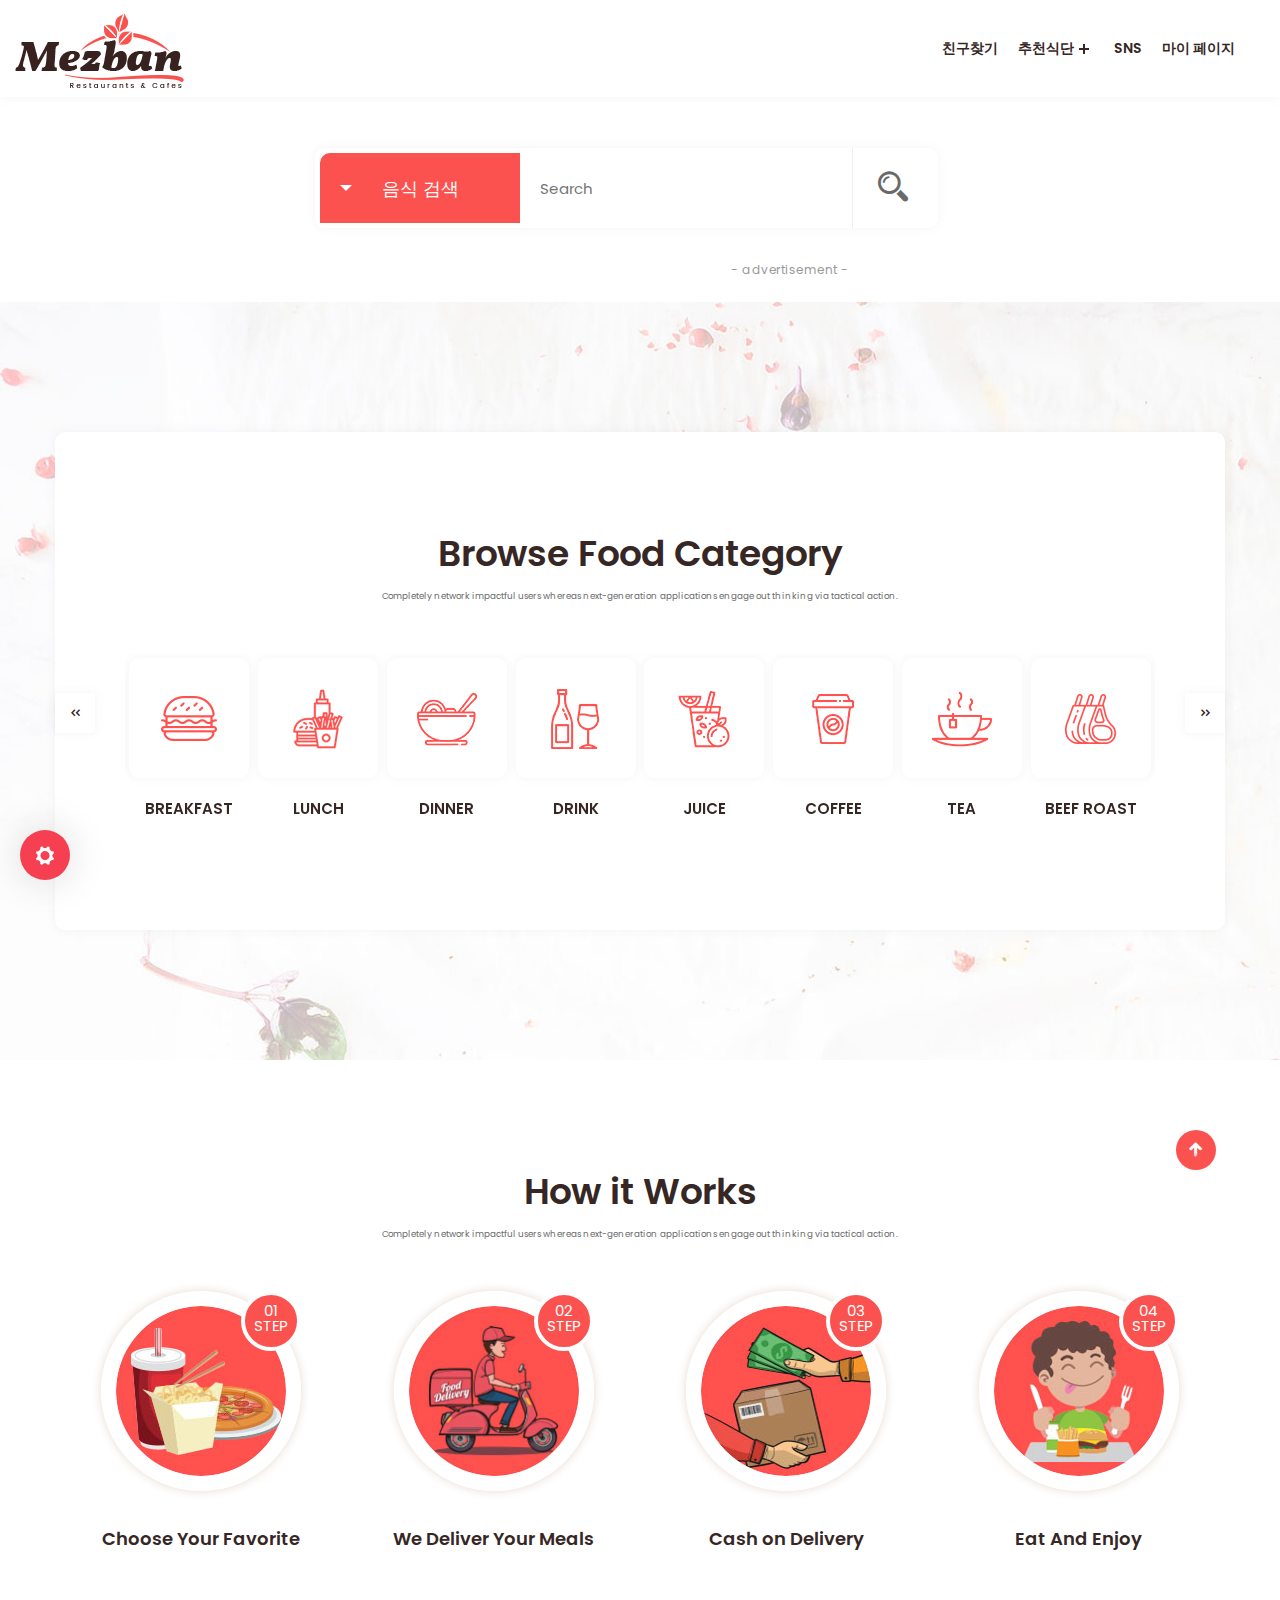
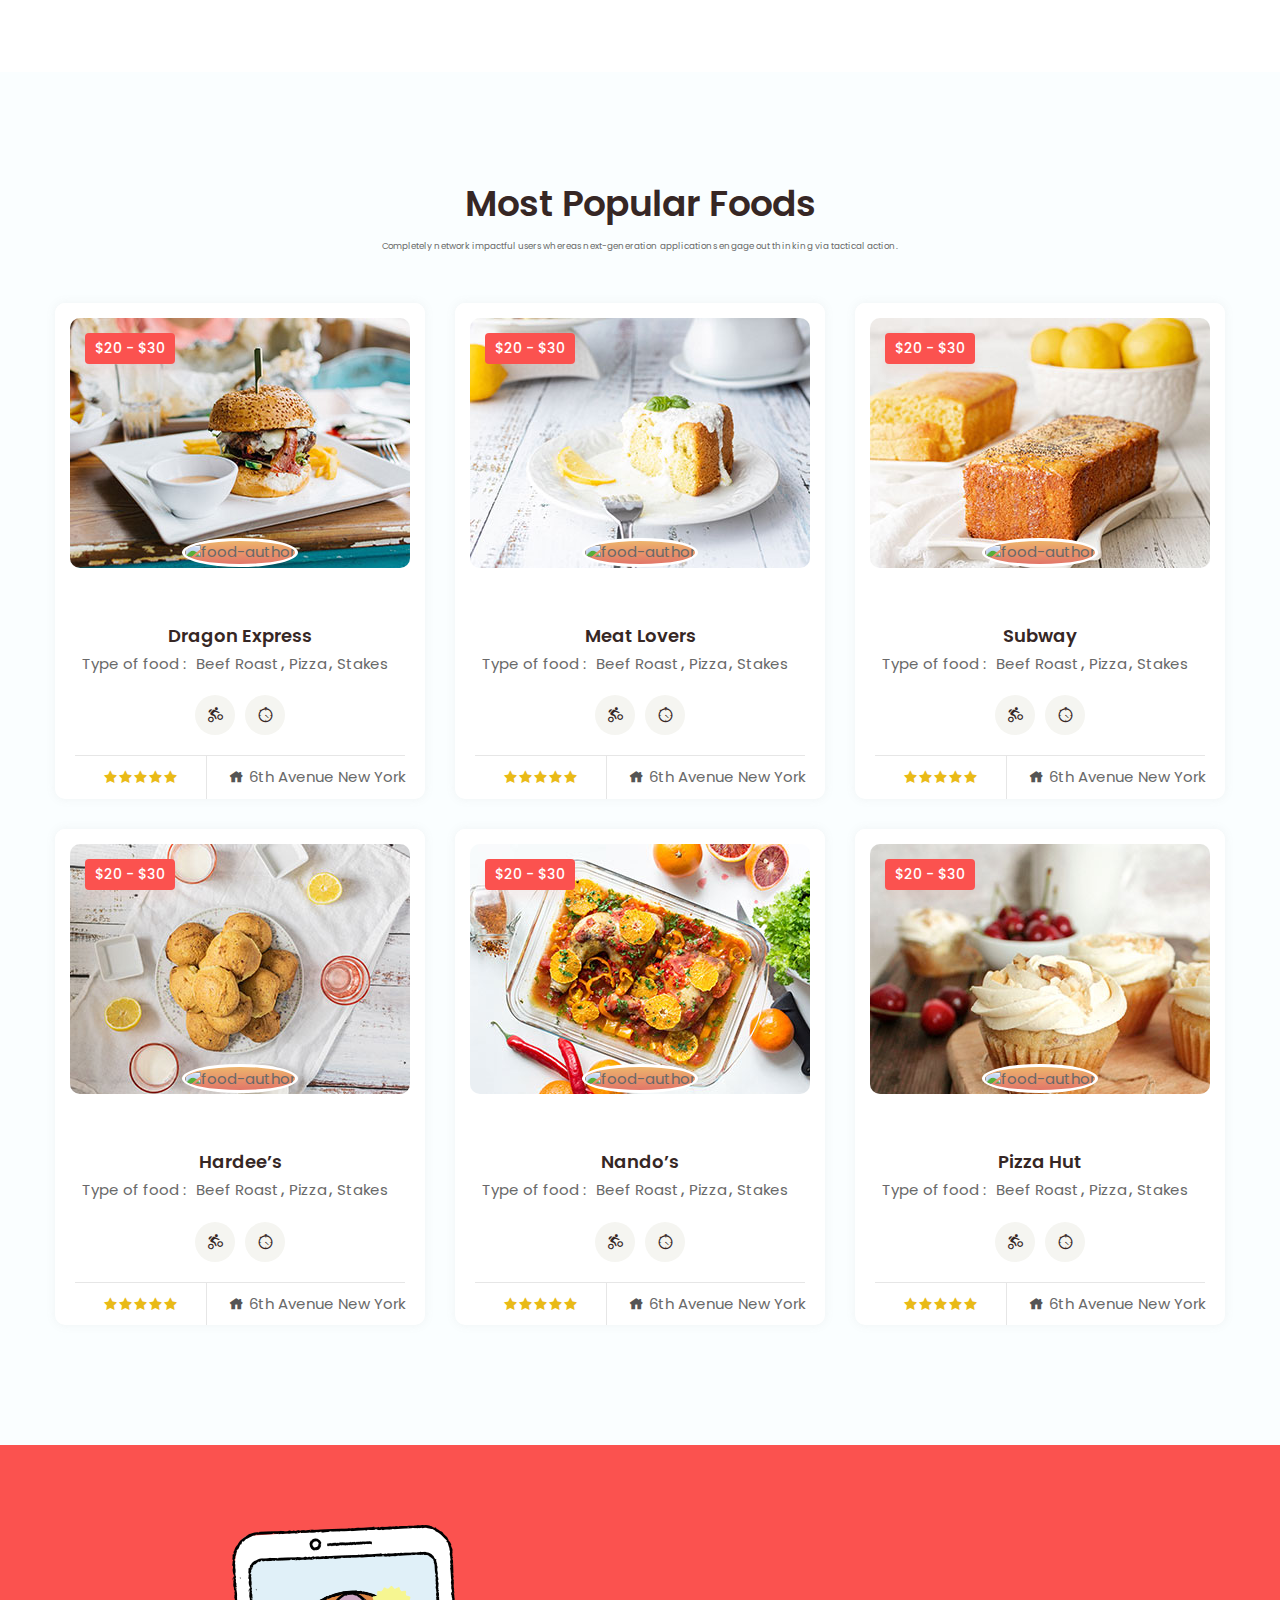
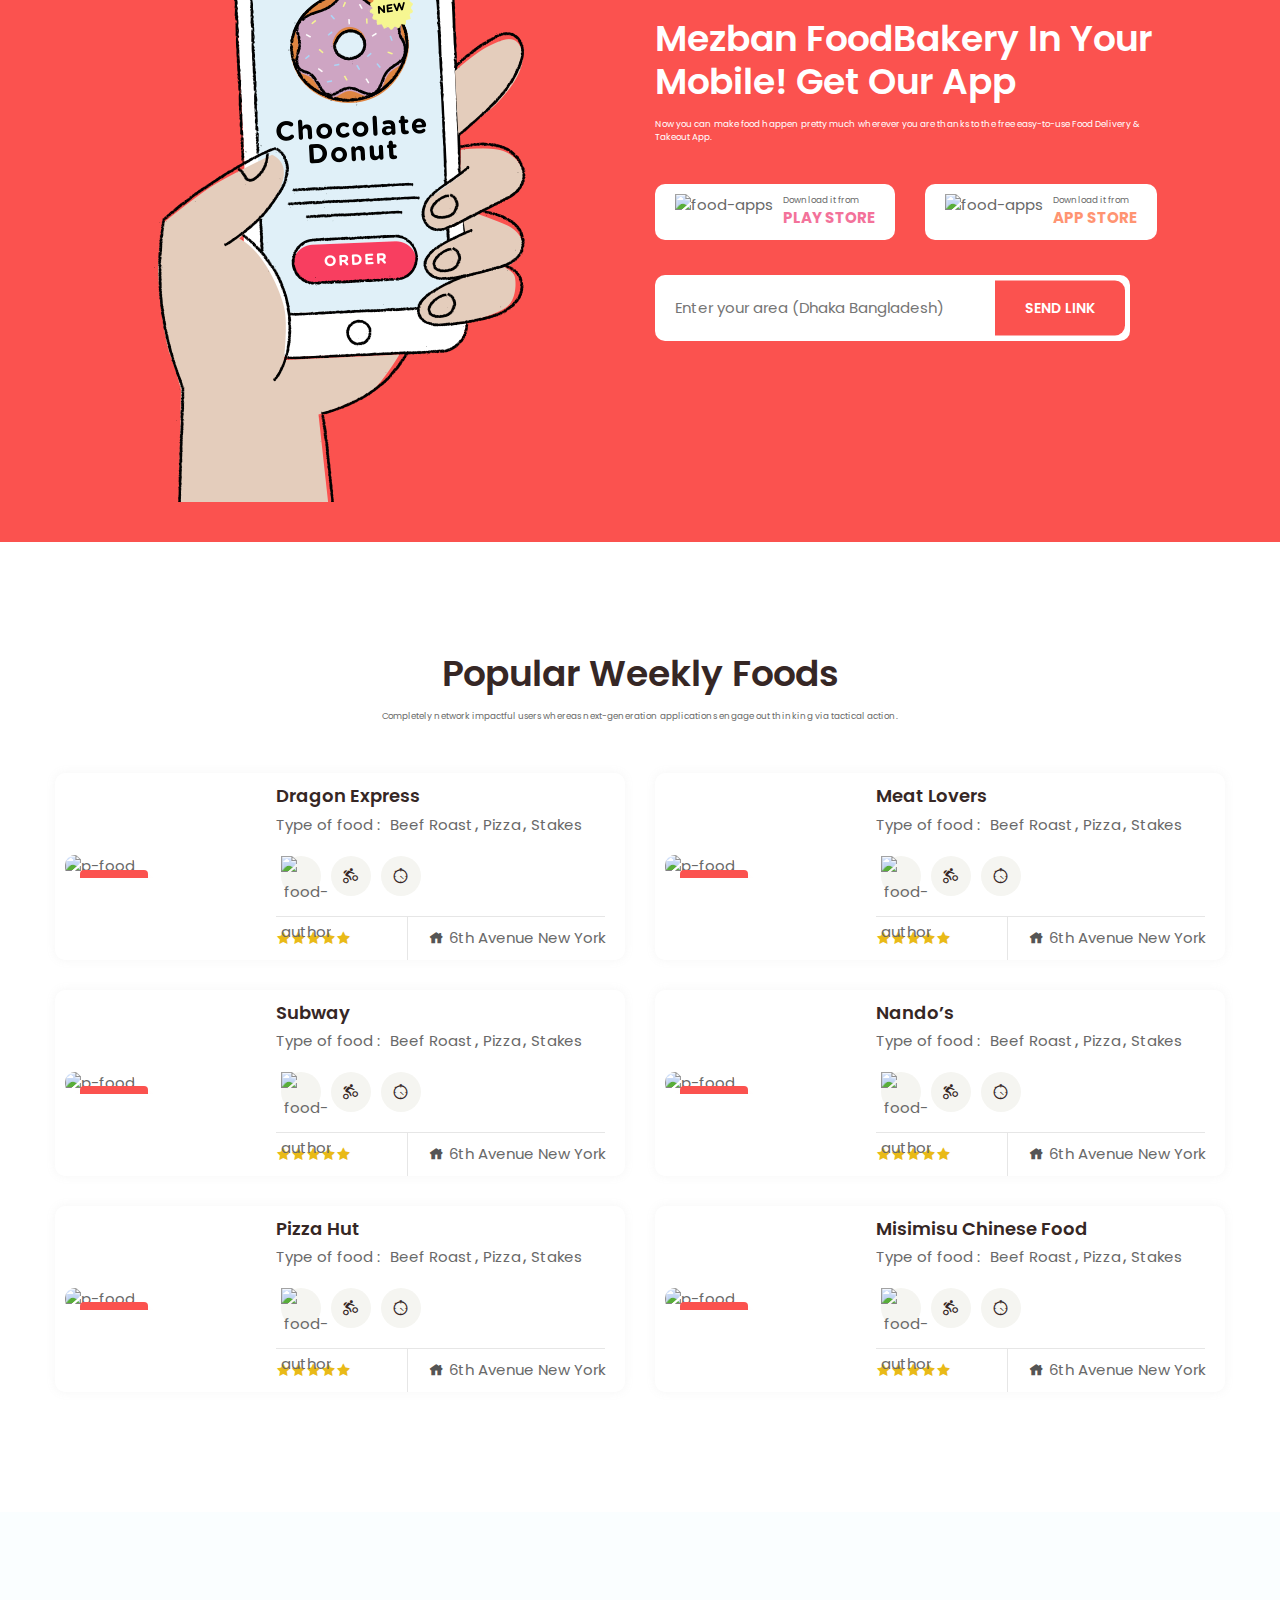
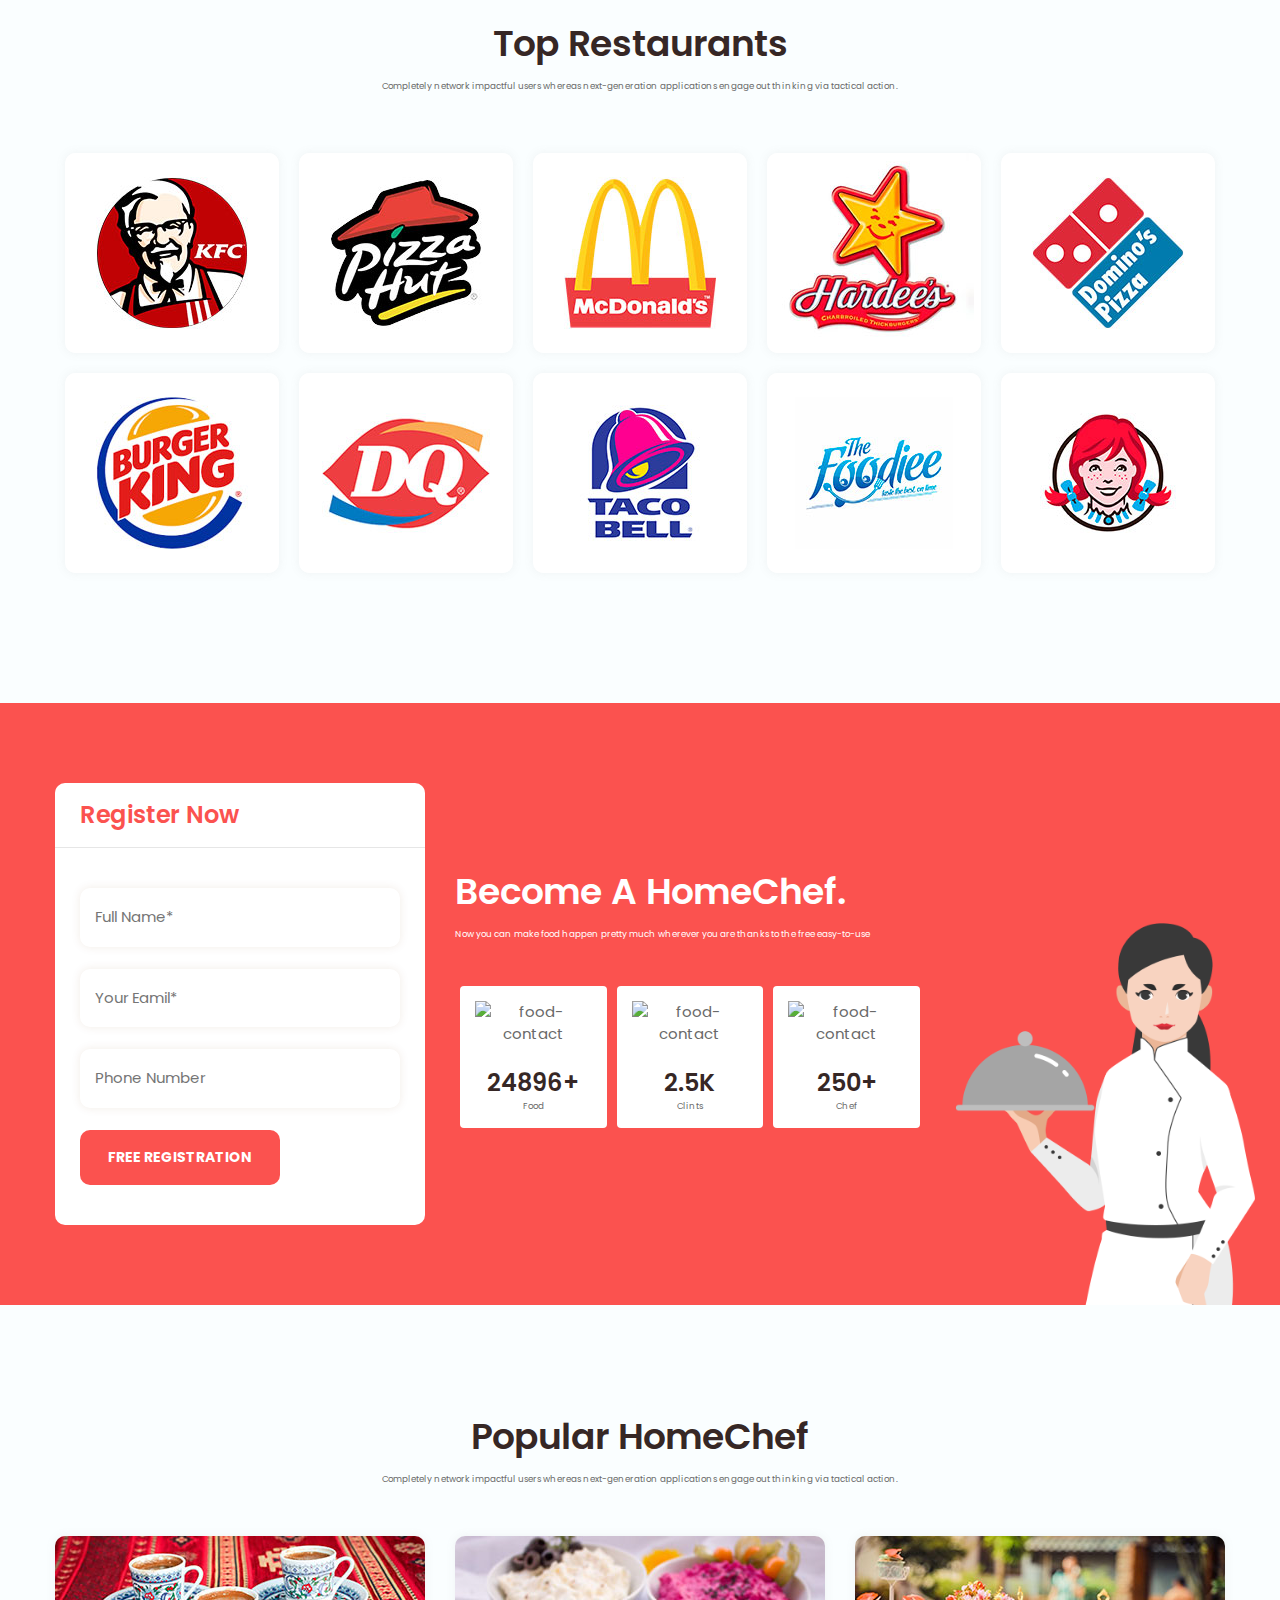
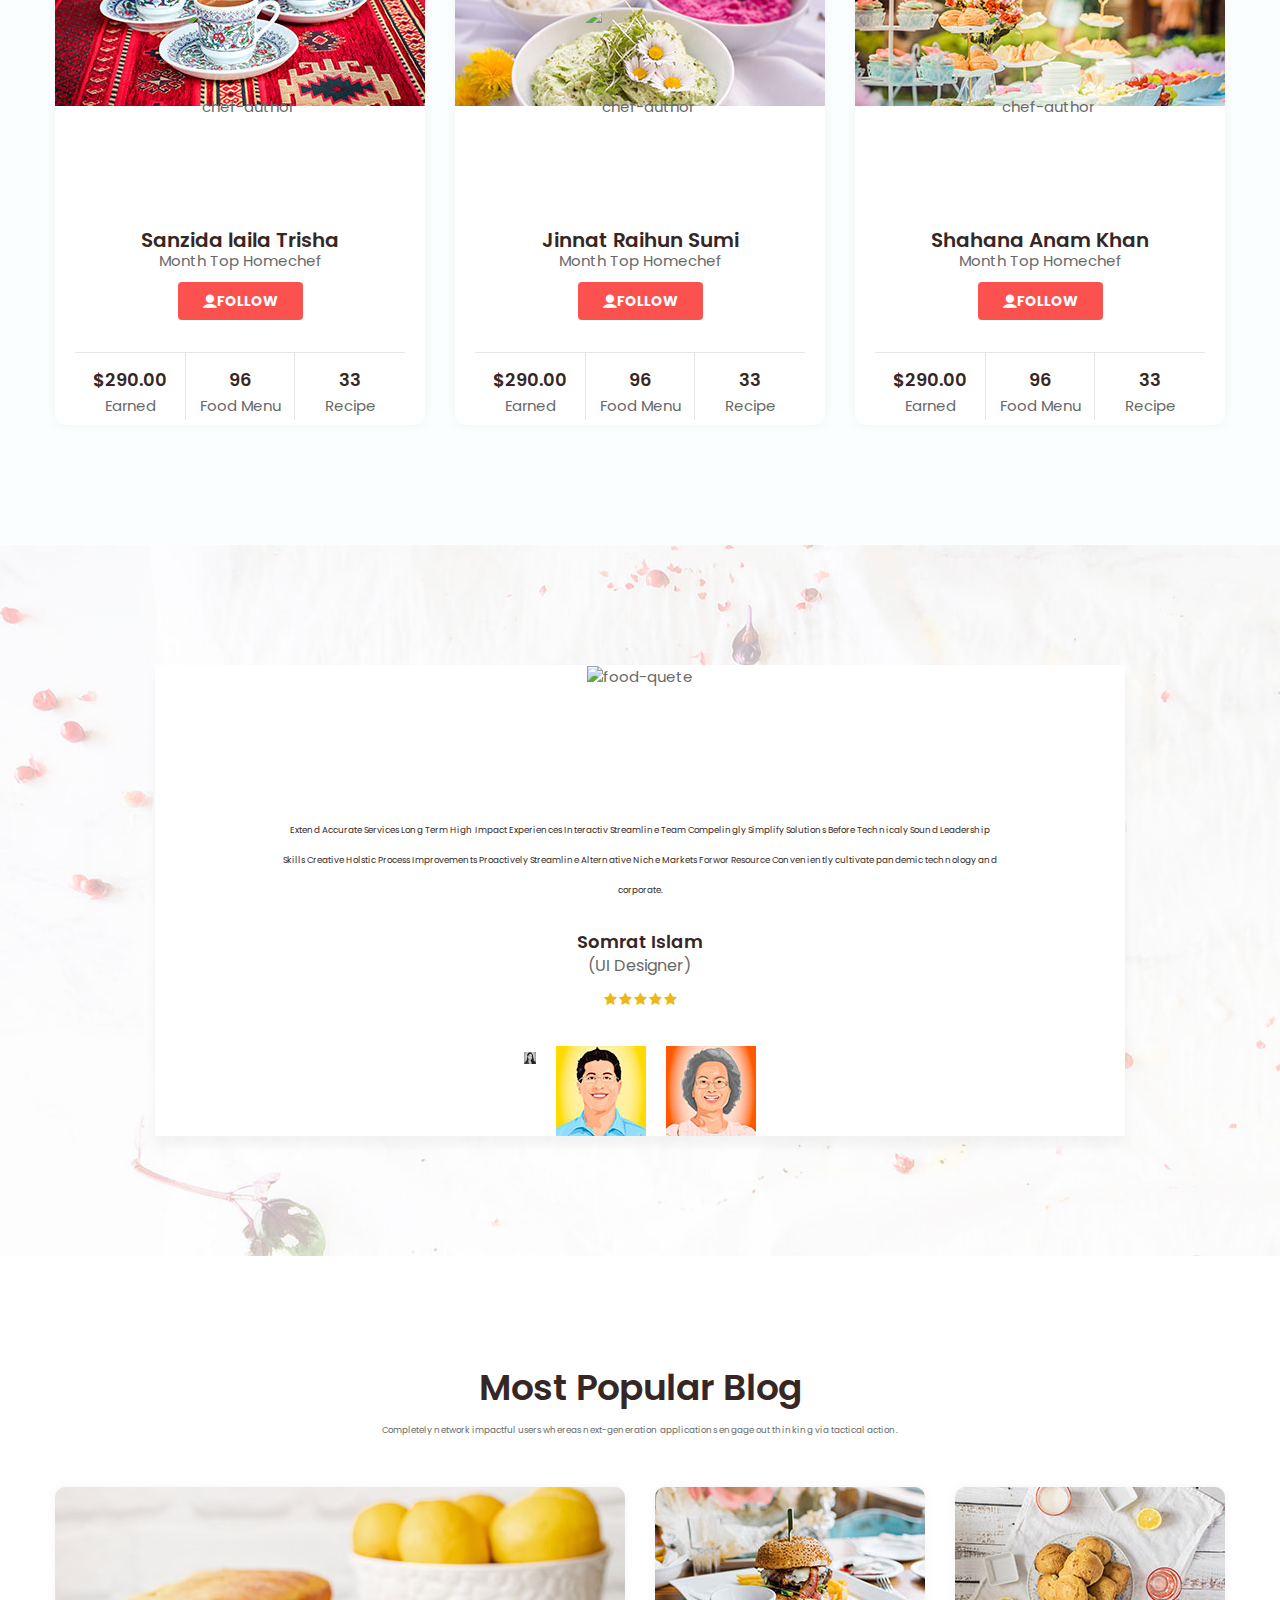
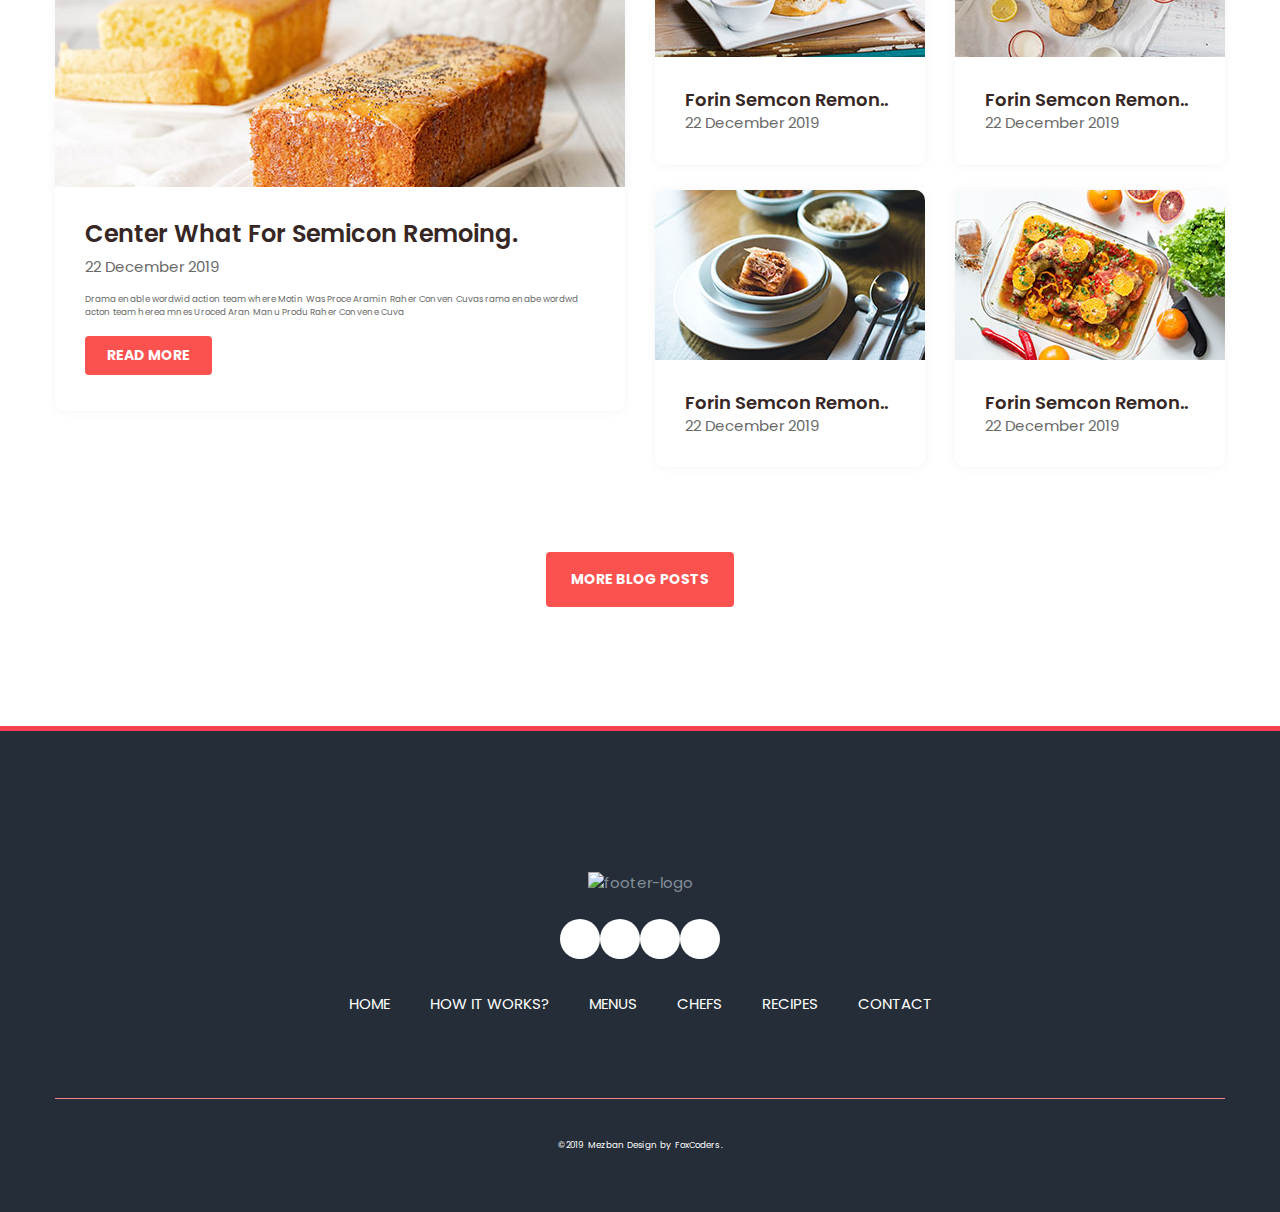
==== commit df64d5cf: "2022-09-07 4:56" ====
--- a/foma_maven/src/main/webapp/template/test1_foodblog/index.html
+++ b/foma_maven/src/main/webapp/template/test1_foodblog/index.html
@@ -1,9 +1,4 @@
-<%@page import="java.util.List"%>
-<%@page import="com.foma_java_mvc_folder.domain.FMember"%>
-<%@ page language="java" contentType="text/html; charset=UTF-8"
-	pageEncoding="UTF-8" isELIgnored="false"%>
-<%@ taglib uri="http://java.sun.com/jsp/jstl/core" prefix="c"%>
-     <%@ page import="java.util.*"%>
+
 <!DOCTYPE html>
 <html lang="en">
 
@@ -131,7 +126,7 @@
           <ul>
             
             <li><a href="about.html">친구찾기</a></li>
-            <li><a href="#0">추천dddddddddddd식단</a>
+            <li><a href="#0">추천식단</a>
               <ul>
                 
                 <li><a href="recepi-single.html">지병에 따른 추천</a></li>
@@ -139,7 +134,7 @@
               </ul>
               <li><a href="about.html">SNS</a></li>
             </li>
-            <li><a href="contact-us.jsp">마이 페이지</a></li>
+            <li><a href="contact-us.html">마이 페이지</a></li>
           </ul>
         </div>
        
